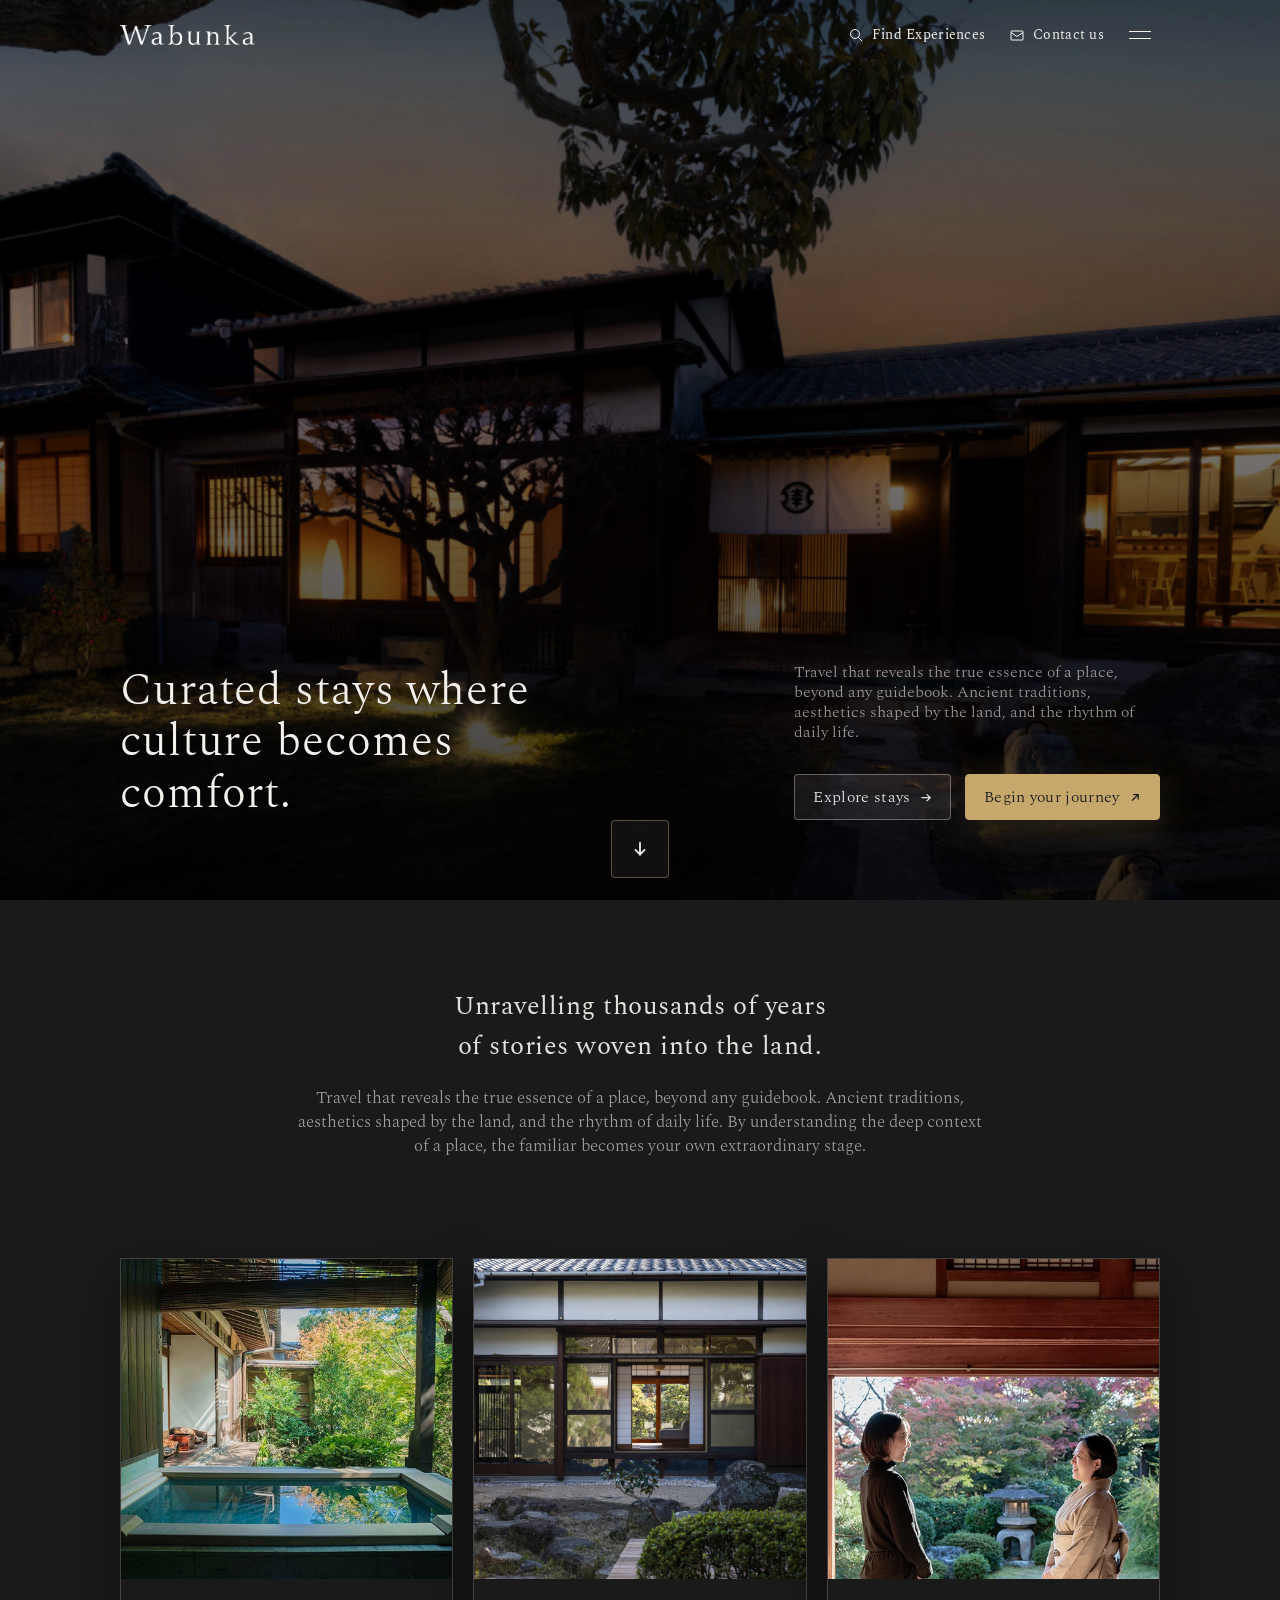
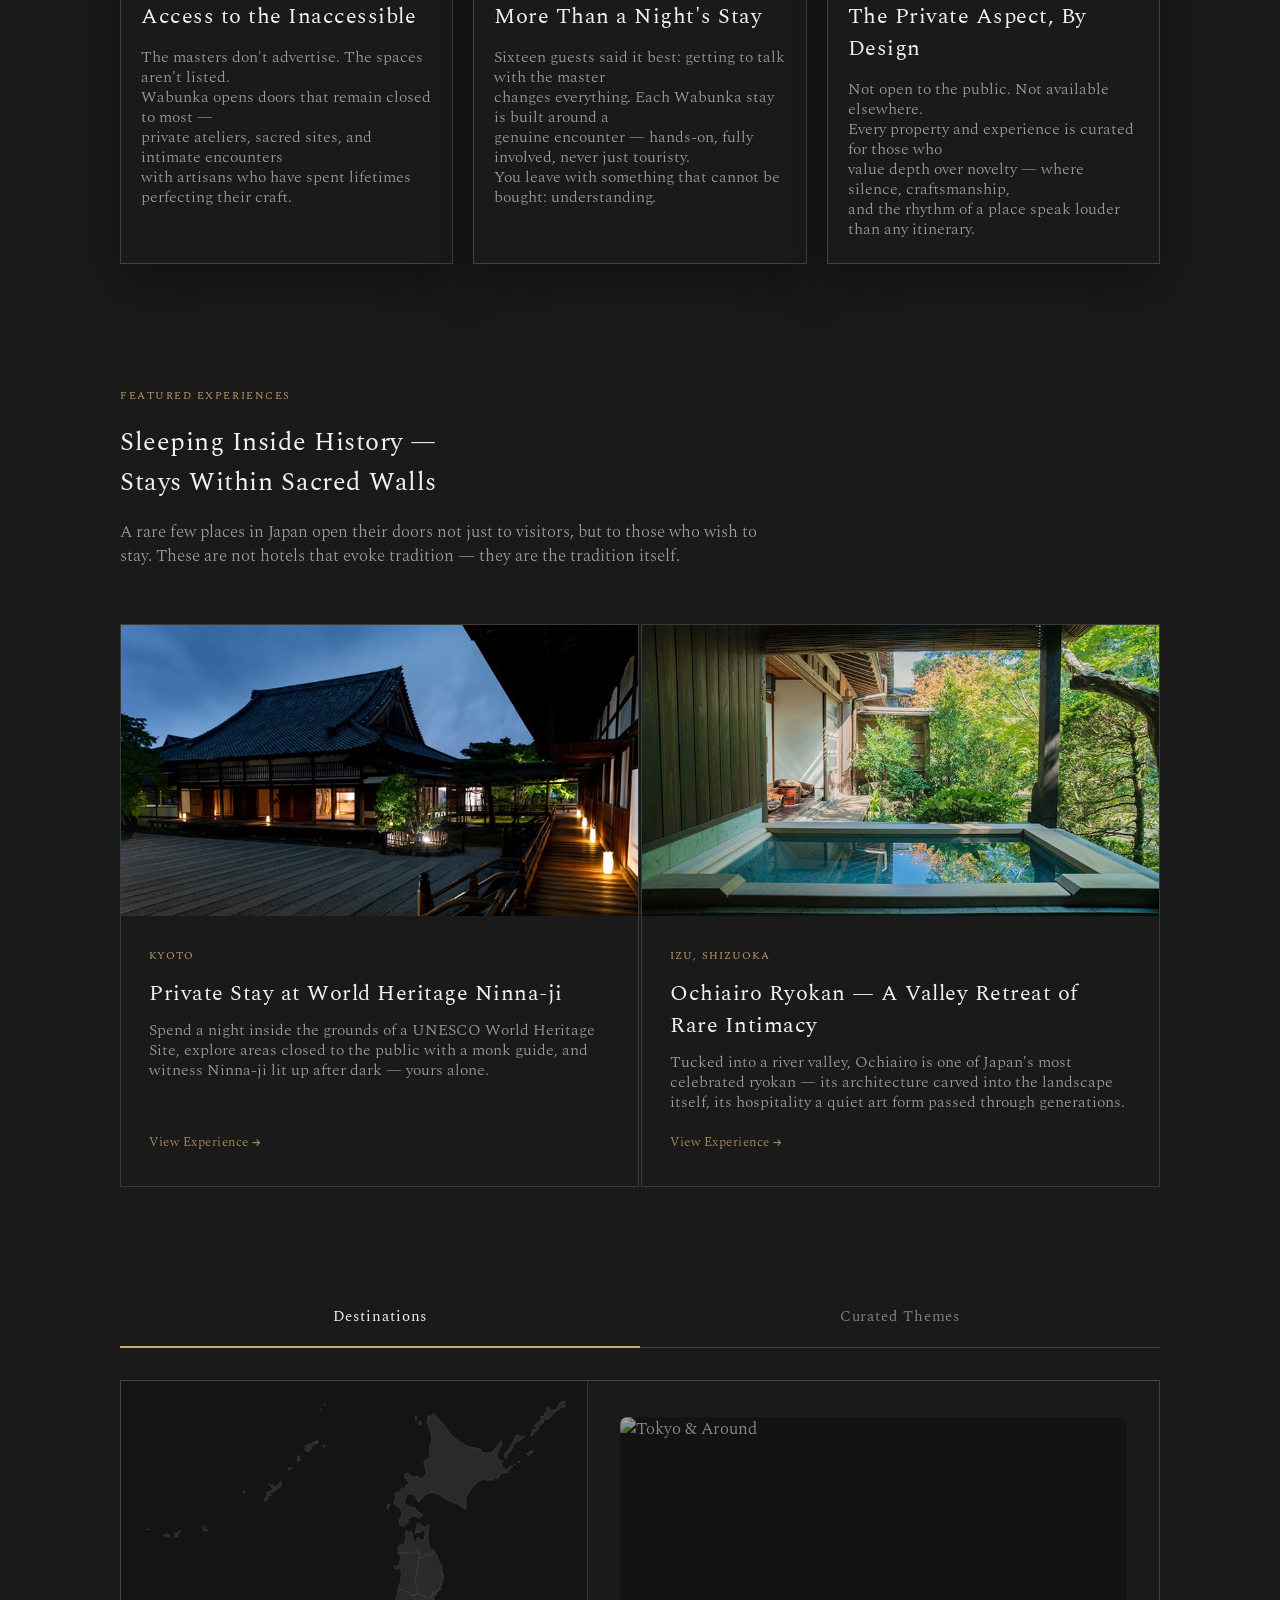
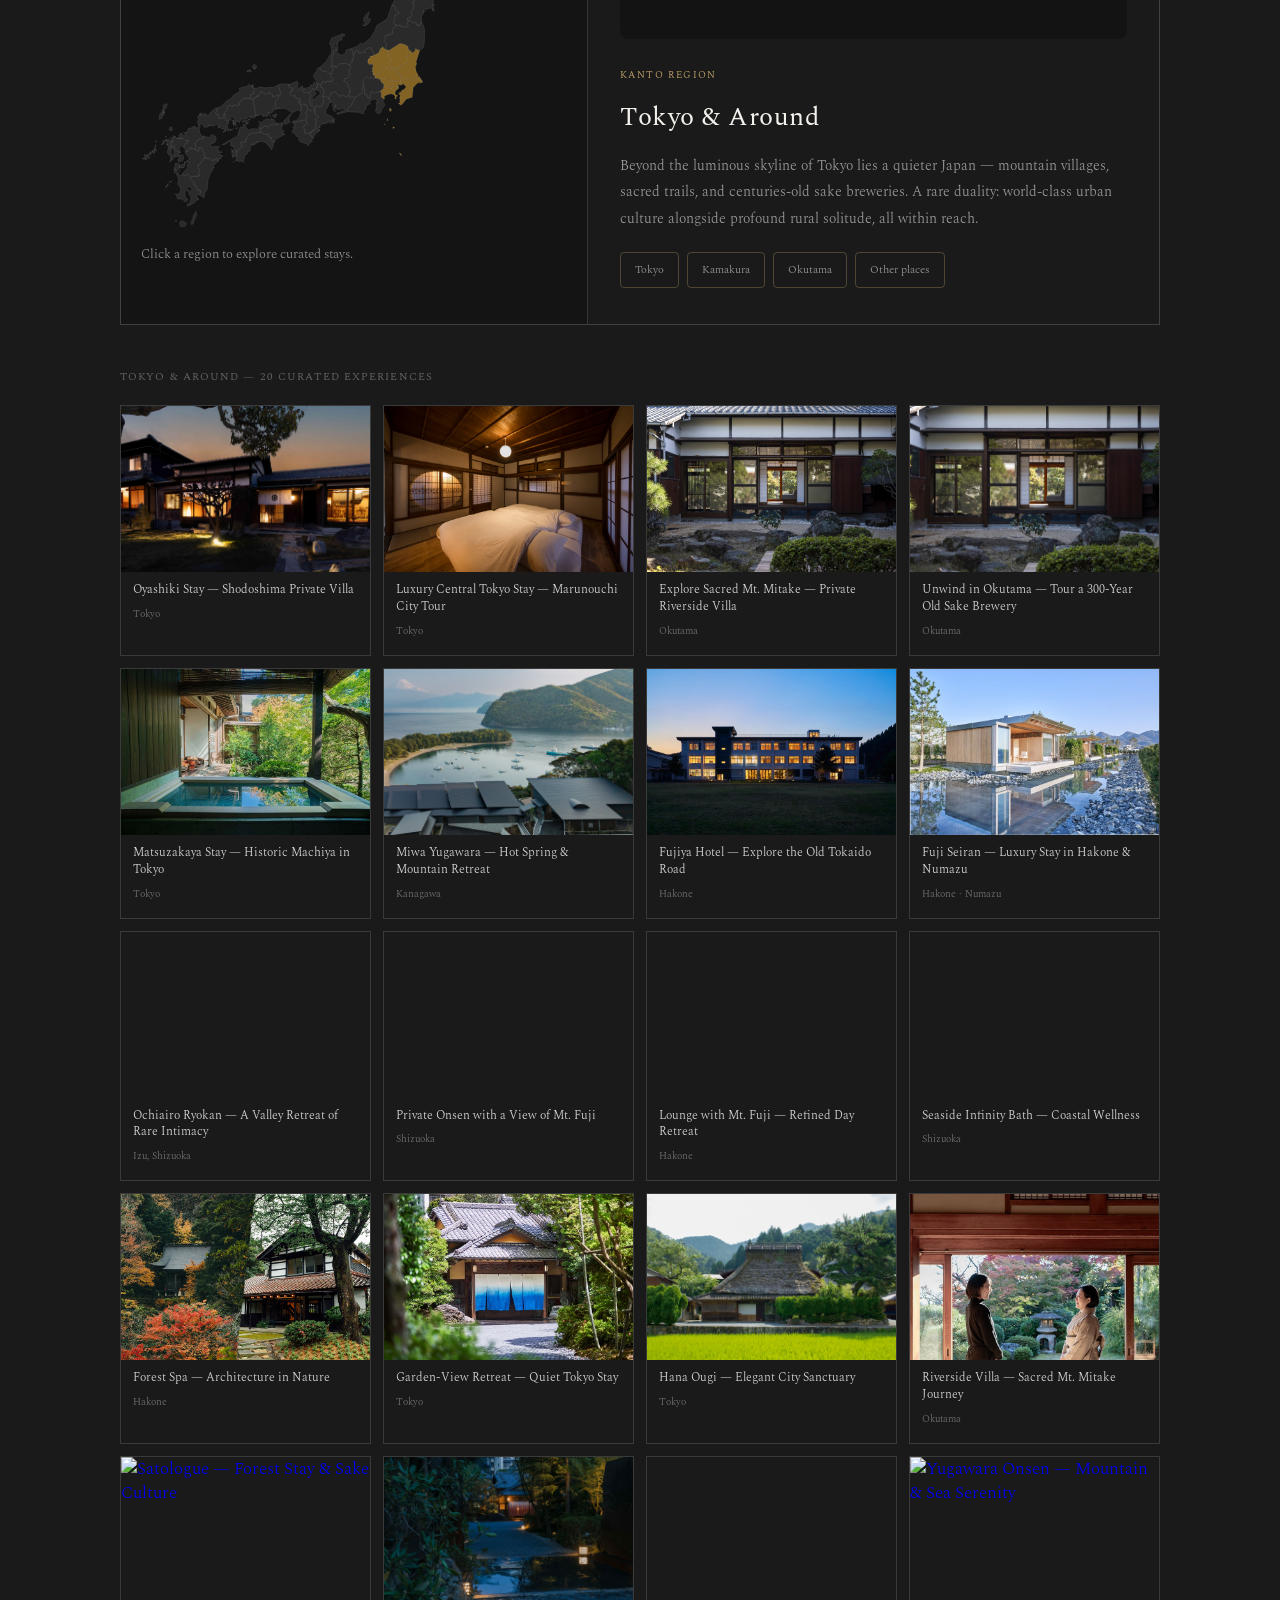
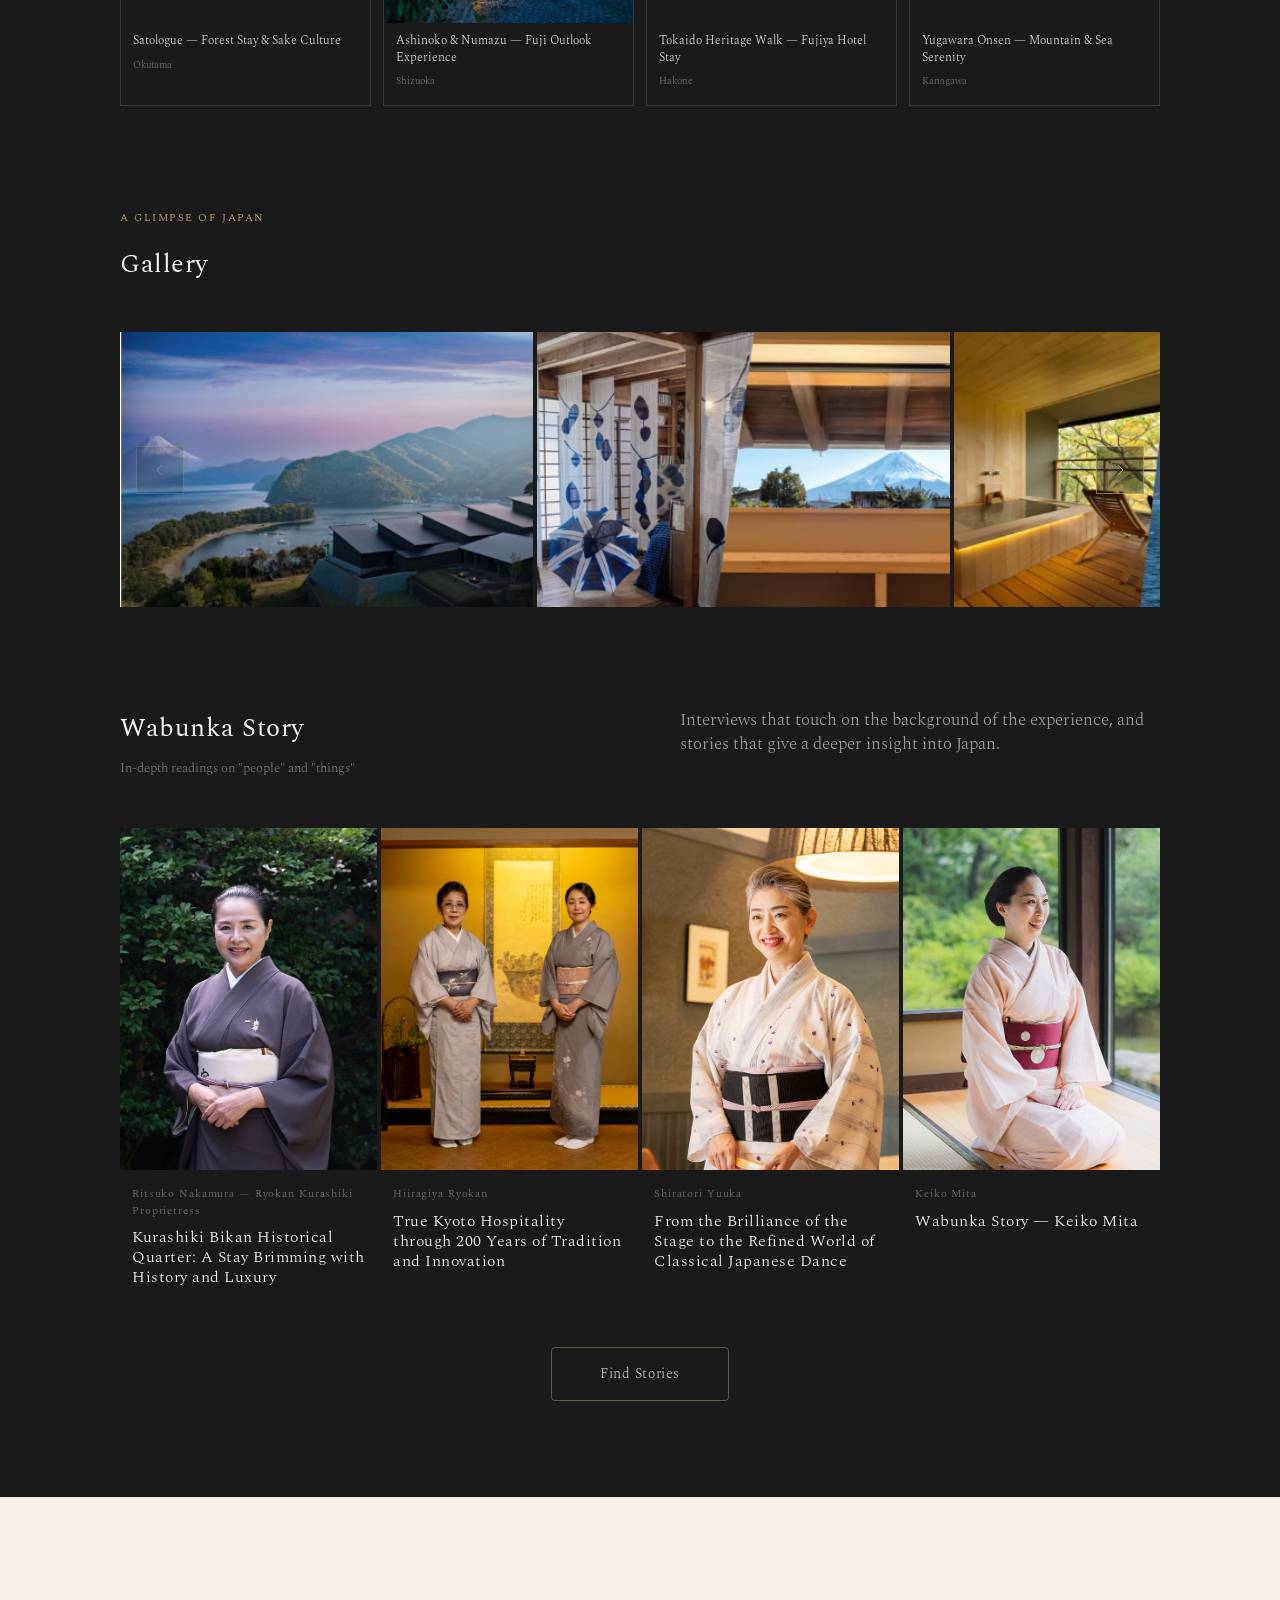
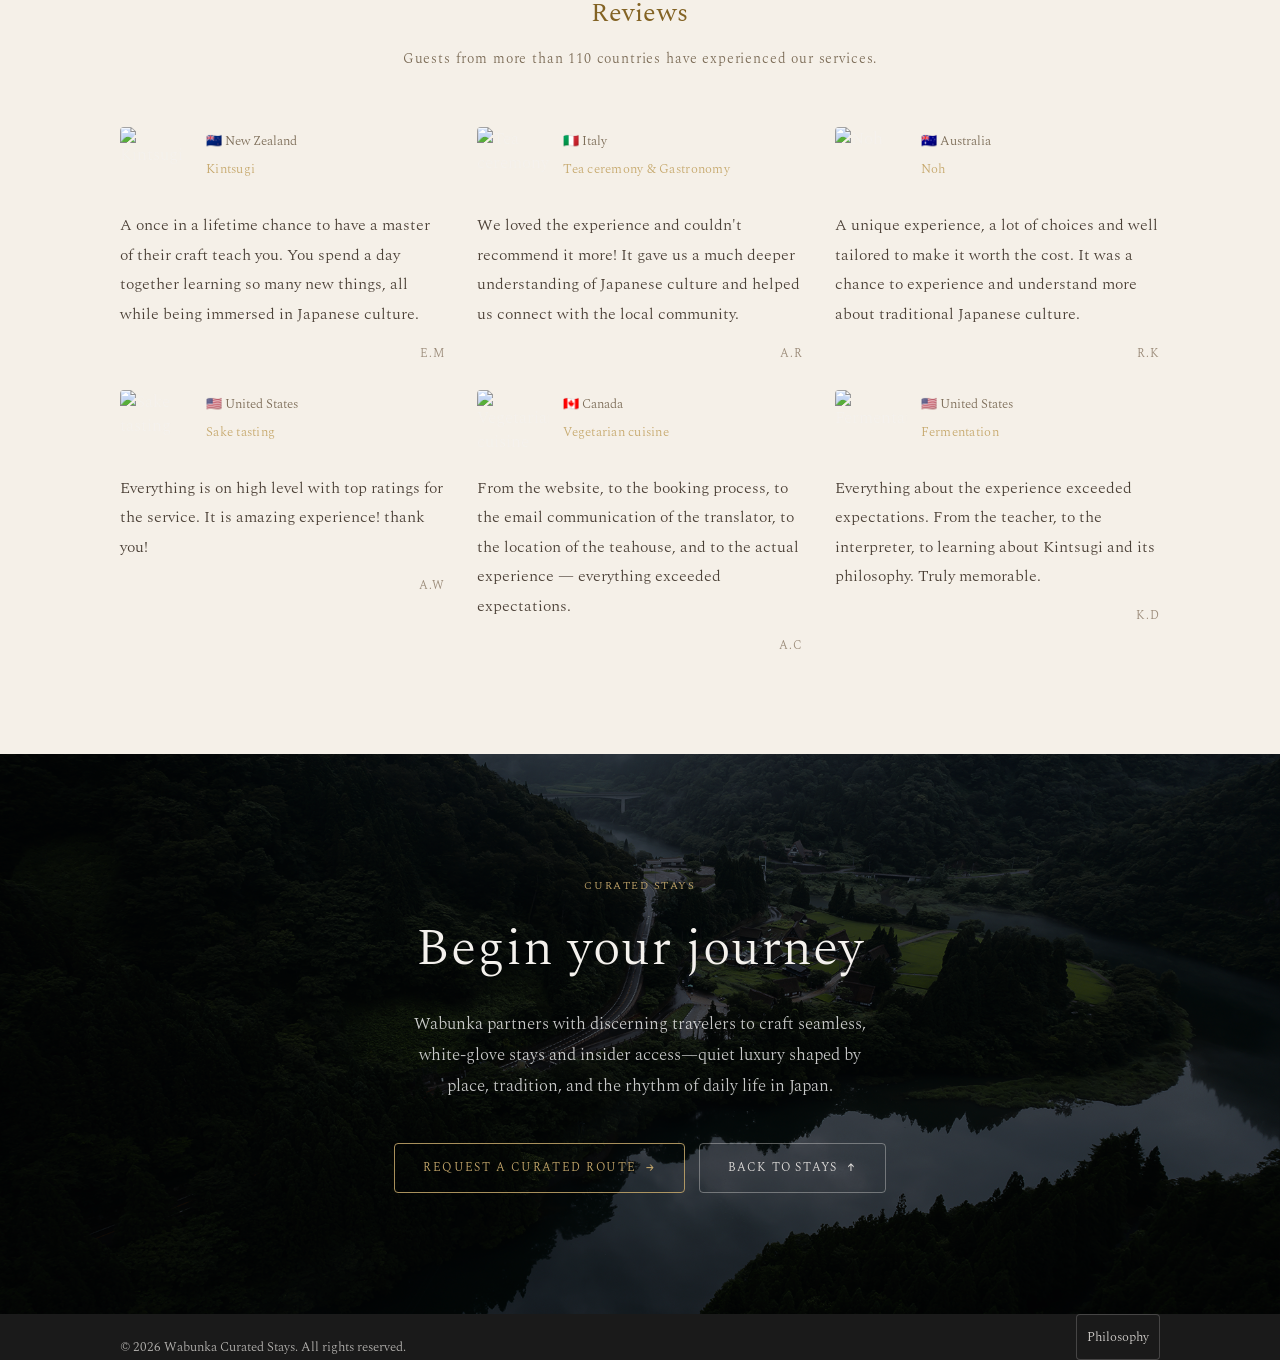
==== index.html @ 2f6ab362 "Add files via upload" ====
<!doctype html>
<html lang="ja">
  <head>
    <meta charset="UTF-8" />
    <meta name="viewport" content="width=device-width, initial-scale=1.0" />
    <meta name="description" content="Wabunka Curated Stays — luxury stays curated with cultural depth and authentic immersion." />

    <!-- Fonts -->
    <link rel="preconnect" href="https://fonts.googleapis.com" />
    <link rel="preconnect" href="https://fonts.gstatic.com" crossorigin />
    <link
      href="https://fonts.googleapis.com/css2?family=Spectral:ital,wght@0,200;0,300;0,400;1,200;1,300&display=swap"
      rel="stylesheet"
    />

    <title>Wabunka Curated Stays</title>

    <style>
      :root {
        /* Color — dark mode */
        --bg: #1a1a1a;
        --bg-card: #1a1a1a;
        --border: #f4f1ed;
        --border-accent: #c6a86c;
        --brown: #1a1a1a;
        --gold: #c6a86c;
        --cream: #f4f1ed;
        --ink: rgba(244, 241, 237, 0.92);
        --muted: rgba(244, 241, 237, 0.6);
        --cardShadow: 0 18px 50px rgba(0, 0, 0, 0.7);

        /* Typography */
        --text-h1-size: 36px;
        --text-h1-weight: 400;
        --text-h1-lh: 48px;
        --text-h1-ls: 0.5px;
        --text-h2-size: 26px;
        --text-h2-weight: 400;
        --text-h2-lh: 40px;
        --text-h2-ls: 0.5px;
        --text-h3-size: 22px;
        --text-h3-weight: 400;
        --text-h3-lh: 32px;
        --text-h3-ls: 0.5px;
        --text-p1-size: 17px;
        --text-p1-weight: 300;
        --text-p1-lh: 24px;
        --text-p2-size: 16px;
        --text-p2-weight: 300;
        --text-p2-lh: 20px;

        /* Border radius */
        --radius: 0px;
        --radius-btn: 4px;
        --radius-modal: 8px;

        /* Motion */
        --motion-hover: 150ms ease-out;
        --motion-transition: 300ms ease-in-out;

        /* Horizontal page gutter & content width */
        --page-gutter: 120px;
        --content-max: 1200px;
      }

      * {
        box-sizing: border-box;
      }

      html {
        scroll-behavior: smooth;
        overflow-x: clip;
      }

      body {
        margin: 0;
        font-family: "Spectral", serif;
        background: var(--bg);
        color: var(--ink);
        font-size: var(--text-p1-size);
        font-weight: var(--text-p1-weight);
        line-height: var(--text-p1-lh);
      }

      img {
        display: block;
        max-width: 100%;
      }

      h1,
      h2,
      h3 {
        font-family: "Spectral", serif;
        margin: 0;
      }

      h1 {
        font-size: var(--text-h1-size);
        font-weight: var(--text-h1-weight);
        line-height: var(--text-h1-lh);
        letter-spacing: var(--text-h1-ls);
      }

      h2 {
        font-size: var(--text-h2-size);
        font-weight: var(--text-h2-weight);
        line-height: var(--text-h2-lh);
        letter-spacing: var(--text-h2-ls);
      }

      h3 {
        font-size: var(--text-h3-size);
        font-weight: var(--text-h3-weight);
        line-height: var(--text-h3-lh);
        letter-spacing: var(--text-h3-ls);
      }

      p {
        font-size: var(--text-p1-size);
        font-weight: var(--text-p1-weight);
        line-height: var(--text-p1-lh);
        margin: 0;
      }

      .text-p2 {
        font-size: var(--text-p2-size);
        font-weight: var(--text-p2-weight);
        line-height: var(--text-p2-lh);
      }

      a,
      nav,
      button {
        font-family: "Spectral", serif;
      }

      .container {
        width: min(var(--content-max), calc(100vw - 2 * var(--page-gutter)));
        max-width: var(--content-max);
        margin: 0 auto;
        padding: 0;
      }

      /* Header (Wabunka) */
      .site-header {
        position: fixed;
        top: 0;
        left: 0;
        right: 0;
        z-index: 50;
        background: linear-gradient(180deg, rgba(0, 0, 0, 0.16) 0%, rgba(0, 0, 0, 0) 100%);
        border-bottom: none;
        backdrop-filter: none;
      }

      .site-header .nav {
        position: relative;
      }

      .site-header__inner {
        display: flex;
        align-items: center;
        justify-content: space-between;
        gap: 8px;
        width: min(1440px, 100%);
        max-width: 1440px;
        height: 70px;
        margin: 0 auto;
        padding: 0 var(--page-gutter);
      }

      .logo {
        display: inline-flex;
        align-items: center;
        flex-shrink: 0;
        text-decoration: none;
        color: var(--cream);
      }

      .logo__img {
        display: block;
        height: 20px;
        width: auto;
      }

      .nav {
        display: flex;
        align-items: center;
        justify-content: flex-end;
        gap: 8px;
        margin-left: auto;
      }

      .nav-link {
        display: inline-flex;
        align-items: center;
        gap: 8px;
        color: var(--cream);
        text-decoration: none;
        font-family: "Spectral", serif;
        font-size: 14px;
        font-weight: 400;
        line-height: 1.2;
        letter-spacing: 0.02em;
        padding: 8px;
        border-radius: 0;
        transition: opacity var(--motion-hover);
        white-space: nowrap;
      }

      .nav-link:hover {
        opacity: 0.82;
        background: transparent;
        color: var(--cream);
      }

      .nav-link__icon {
        display: inline-flex;
        flex-shrink: 0;
        width: 16px;
        height: 16px;
        color: inherit;
      }

      .nav-link__icon svg {
        display: block;
        width: 100%;
        height: 100%;
      }

      .nav-toggle {
        display: inline-flex;
        flex-direction: column;
        justify-content: center;
        align-items: center;
        gap: 6px;
        width: 40px;
        height: 40px;
        margin: 0;
        padding: 0;
        appearance: none;
        border: none;
        background: transparent;
        color: var(--cream);
        cursor: pointer;
        flex-shrink: 0;
      }

      .nav-toggle__bar {
        display: block;
        width: 22px;
        height: 1px;
        background: currentColor;
        transition: transform var(--motion-hover), opacity var(--motion-hover);
      }

      /* Menu drawer panel (Wabunka) */
      .nav-drawer {
        position: fixed;
        inset: 0;
        z-index: 100;
        display: flex;
        justify-content: flex-end;
        background: rgba(0, 0, 0, 0.35);
        opacity: 0;
        visibility: hidden;
        pointer-events: none;
        transition:
          opacity var(--motion-transition),
          visibility var(--motion-transition);
      }

      .nav-open .nav-drawer {
        opacity: 1;
        visibility: visible;
        pointer-events: auto;
      }

      .nav-open {
        overflow: hidden;
      }

      .nav-drawer__inner {
        position: relative;
        width: min(390px, 100vw);
        height: 100%;
        margin: 0;
        padding: 72px 24px 48px;
        background: #ffffff;
        overflow-y: auto;
        -webkit-overflow-scrolling: touch;
        box-shadow: -4px 0 24px rgba(0, 0, 0, 0.12);
        transform: translateX(100%);
        transition: transform var(--motion-transition);
      }

      .nav-open .nav-drawer__inner {
        transform: translateX(0);
      }

      .nav-drawer__close {
        position: absolute;
        top: 20px;
        right: 20px;
        display: inline-flex;
        align-items: center;
        justify-content: center;
        width: 44px;
        height: 44px;
        padding: 0;
        border: none;
        background: transparent;
        color: #1a1a1a;
        cursor: pointer;
      }

      .nav-drawer__close svg {
        display: block;
        width: 20px;
        height: 20px;
      }

      .nav-drawer__menu {
        list-style: none;
        margin: 0;
        padding: 0;
      }

      .nav-drawer__divider {
        border: none;
        border-top: 1px solid #e5e5e5;
        margin: 8px 0 16px;
      }

      .nav-drawer__item {
        display: flex;
        align-items: center;
        justify-content: space-between;
        gap: 16px;
        width: 100%;
        padding: 18px 0;
        color: #1a1a1a;
        text-decoration: none;
        font-family: "Spectral", serif;
        font-size: 17px;
        font-weight: 400;
        line-height: 1.35;
        letter-spacing: 0.01em;
        transition: opacity var(--motion-hover);
      }

      .nav-drawer__item:hover {
        opacity: 0.65;
      }

      .nav-drawer__item-main {
        display: inline-flex;
        align-items: center;
        gap: 16px;
        min-width: 0;
      }

      .nav-drawer__icon {
        display: inline-flex;
        flex-shrink: 0;
        width: 22px;
        height: 22px;
        color: #1a1a1a;
      }

      .nav-drawer__icon svg {
        display: block;
        width: 100%;
        height: 100%;
      }

      .nav-drawer__chevron {
        display: inline-flex;
        flex-shrink: 0;
        width: 10px;
        height: 10px;
        color: #1a1a1a;
        opacity: 0.85;
      }

      .nav-drawer__chevron svg {
        display: block;
        width: 100%;
        height: 100%;
      }

      .nav-drawer__follow {
        display: flex;
        align-items: center;
        justify-content: space-between;
        gap: 16px;
        padding: 18px 0 8px;
        color: #1a1a1a;
        font-family: "Spectral", serif;
        font-size: 17px;
        font-weight: 400;
        line-height: 1.35;
      }

      .nav-drawer__social {
        display: inline-flex;
        align-items: center;
        gap: 20px;
      }

      .nav-drawer__social a {
        display: inline-flex;
        color: #1a1a1a;
        transition: opacity var(--motion-hover);
      }

      .nav-drawer__social a:hover {
        opacity: 0.65;
      }

      .nav-drawer__social svg {
        display: block;
        width: 22px;
        height: 22px;
      }

      /* Hero */
      .hero {
        position: relative;
        height: 100vh;
        min-height: 100vh;
        padding-top: 0;
        display: block;
        background: var(--brown);
        overflow: hidden;
      }

      .hero__slideshow {
        position: absolute;
        inset: 0;
        z-index: 0;
        overflow: hidden;
      }

      .hero__slide {
        position: absolute;
        inset: 0;
        opacity: 0;
        transition: opacity 1.8s ease-in-out;
        will-change: opacity;
      }

      .hero__slide.is-active {
        opacity: 1;
        z-index: 1;
      }

      .hero__slide img {
        width: 100%;
        height: 100%;
        object-fit: cover;
        object-position: center center;
        display: block;
        transform: scale(1.04);
        filter: brightness(0.88);
        transition: transform 7s ease-out, filter var(--motion-transition);
      }

      .hero__slide.is-active img {
        transform: scale(1);
      }

      .hero__slideshow::after {
        content: "";
        position: absolute;
        inset: 0;
        z-index: 1;
        pointer-events: none;
        background: rgba(0, 0, 0, 0.2);
      }

      .hero::after {
        content: "";
        position: absolute;
        inset: 0;
        pointer-events: none;
        z-index: 2;
        background: linear-gradient(
          180deg,
          rgba(0, 0, 0, 0.15) 0%,
          rgba(0, 0, 0, 0.32) 45%,
          rgba(0, 0, 0, 0.68) 100%
        );
      }

      @keyframes kv-text-in {
        from {
          opacity: 0;
          transform: translateY(22px);
        }
        to {
          opacity: 1;
          transform: translateY(0);
        }
      }

      @keyframes kv-scroll-in {
        from {
          opacity: 0;
        }
        to {
          opacity: 1;
        }
      }

      .hero-inner .kv-copy,
      .hero-inner .kv-side p,
      .hero-inner .hero-actions .btn {
        opacity: 0;
        animation: kv-text-in 1s ease-out forwards;
      }

      .hero-inner .kv-copy {
        animation-delay: 0.4s;
      }

      .hero-inner .kv-side p {
        animation-delay: 0.62s;
      }

      .hero-inner .hero-actions .btn:nth-child(1) {
        animation-delay: 0.84s;
      }

      .hero-inner .hero-actions .btn:nth-child(2) {
        animation-delay: 1s;
      }

      .hero .kv-scroll {
        opacity: 0;
        animation: kv-scroll-in 0.85s ease-out 1.18s forwards, kv-float 2.35s ease-in-out 2.35s infinite;
      }

      .hero-inner {
        position: absolute;
        bottom: 0;
        left: 50%;
        z-index: 3;
        display: grid;
        grid-template-columns: minmax(0, 1fr) minmax(0, 1fr);
        gap: 60px;
        align-items: flex-end;
        width: min(var(--content-max), calc(100vw - 2 * var(--page-gutter)));
        max-width: var(--content-max);
        margin: 0;
        padding: 0 0 80px;
        transform: translateX(-50%);
      }

      .eyebrow {
        display: inline-flex;
        gap: 10px;
        align-items: center;
        color: rgba(244, 241, 237, 0.9);
        font-size: 13px;
        letter-spacing: 0.18em;
        text-transform: uppercase;
        margin-bottom: 16px;
      }

      .eyebrow::before {
        content: "";
        width: 44px;
        height: 1px;
        background: linear-gradient(90deg, rgba(198, 168, 108, 0.95), rgba(198, 168, 108, 0.25));
      }

      .hero h1 {
        font-family: "Spectral", serif;
        color: var(--cream);
        font-size: var(--text-h1-size);
        line-height: var(--text-h1-lh);
        font-weight: var(--text-h1-weight);
        font-style: normal;
        max-width: 580px;
        white-space: normal;
        word-break: normal;
        overflow-wrap: normal;
        letter-spacing: var(--text-h1-ls);
      }

      .hero .kv-copy h1 {
        font-size: calc(58px - 10pt);
        line-height: 1.15;
        max-width: 720px;
        letter-spacing: 0.02em;
        font-weight: 300;
      }

      .kv-copy {
        min-width: 0;
      }

      .kv-side {
        display: flex;
        flex-direction: column;
        justify-content: flex-end;
        align-items: flex-start;
        min-width: 0;
        margin-left: auto;
        max-width: 420px;
      }

      .kv-side p {
        margin: 0;
        color: var(--muted);
        font-size: var(--text-p2-size);
        font-weight: var(--text-p2-weight);
        line-height: var(--text-p2-lh);
        max-width: 360px;
        text-align: left;
      }

      .kv-side .hero-actions {
        justify-content: flex-start;
      }

      .hero-actions {
        display: flex;
        flex-wrap: wrap;
        gap: 14px;
        margin-top: 32px;
      }

      .btn {
        display: inline-flex;
        align-items: center;
        justify-content: center;
        gap: 10px;
        border-radius: var(--radius-btn);
        padding: 12px 18px;
        text-decoration: none;
        font-size: var(--text-p2-size);
        font-weight: var(--text-p2-weight);
        line-height: var(--text-p2-lh);
        letter-spacing: 0.02em;
        transition: background var(--motion-hover), border-color var(--motion-hover), color var(--motion-hover);
        user-select: none;
        cursor: pointer;
      }

      .btn--cream {
        background: rgba(244, 241, 237, 0.08);
        border: 1px solid rgba(244, 241, 237, 0.35);
        color: rgba(244, 241, 237, 0.95);
      }

      .btn--cream:hover {
        background: rgba(244, 241, 237, 0.12);
        border-color: rgba(198, 168, 108, 0.5);
      }

      .btn--gold {
        background: var(--gold);
        border: 1px solid var(--border-accent);
        color: var(--bg);
        box-shadow: 0 14px 40px rgba(198, 168, 108, 0.22);
      }

      .btn--gold:hover {
        background: #d4b87a;
        border-color: #d4b87a;
      }

      /* Hero gallery */
      .hero-gallery {
        display: grid;
        grid-template-columns: repeat(2, 1fr);
        grid-auto-rows: 140px;
        gap: 14px;
        align-self: stretch;
      }

      .hero-tile {
        position: relative;
        border-radius: var(--radius);
        overflow: hidden;
        border: 1px solid rgba(244, 241, 237, 0.18);
        background: var(--bg-card);
      }

      .hero-tile img {
        width: 100%;
        height: 100%;
        object-fit: cover;
        transform: scale(1.02);
        transition: transform var(--motion-transition);
      }

      .hero-tile:hover img {
        transform: scale(1.09);
      }

      .hero-tile.tile-1 {
        grid-column: 1 / -1;
        grid-row: 1 / span 2;
      }

      .hero-tile.tile-2 {
        grid-column: 1;
      }

      .hero-tile.tile-3 {
        grid-column: 2;
      }

      /* Scroll hint arrow */
      .kv-scroll {
        position: absolute;
        left: 50%;
        bottom: 22px;
        transform: translateX(-50%);
        z-index: 4;
        width: 58px;
        height: 58px;
        border-radius: var(--radius-btn);
        border: 1px solid rgba(198, 168, 108, 0.42);
        background: rgba(26, 26, 26, 0.65);
        color: rgba(244, 241, 237, 0.95);
        display: inline-flex;
        align-items: center;
        justify-content: center;
        text-decoration: none;
        transition: background var(--motion-hover), border-color var(--motion-hover);
      }

      .kv-scroll:hover {
        background: rgba(198, 168, 108, 0.2);
        border-color: rgba(198, 168, 108, 0.75);
      }

      .kv-scroll svg {
        width: 22px;
        height: 22px;
      }

      @keyframes kv-float {
        0%,
        100% {
          transform: translateX(-50%) translateY(0);
        }
        50% {
          transform: translateX(-50%) translateY(-10px);
        }
      }

      /* Sections */
      .section {
        padding: 86px 0;
      }

      .section--tight {
        padding: 66px 0;
      }

      .section-head {
        display: flex;
        align-items: baseline;
        justify-content: space-between;
        gap: 18px;
        margin-bottom: 34px;
      }

      .section-head h2 {
        font-size: var(--text-h2-size);
        line-height: var(--text-h2-lh);
        letter-spacing: var(--text-h2-ls);
        font-weight: var(--text-h2-weight);
      }

      .section-head p {
        margin: 0;
        color: var(--muted);
        max-width: 52ch;
        font-size: var(--text-p2-size);
        font-weight: var(--text-p2-weight);
        line-height: var(--text-p2-lh);
      }

      /* Philosophy / intro cards */
      .philosophy {
        background: #1a1a1a;
      }

      .philosophy.section {
        padding-bottom: 0;
      }

      .philosophy + .iconic-stays-section {
        margin-top: 120px;
      }

      .intro-cards-head {
        text-align: center;
        max-width: 900px;
        margin: 0 auto 100px;
      }

      .intro-cards-head h2 {
        font-family: "Spectral", serif;
        font-size: var(--text-h2-size);
        line-height: var(--text-h2-lh);
        font-weight: var(--text-h2-weight);
        letter-spacing: var(--text-h2-ls);
        text-align: center;
        max-width: 600px;
        margin-left: auto;
        margin-right: auto;
      }

      .intro-cards-head .lead {
        margin: 20px auto 0;
        color: var(--muted);
        font-size: var(--text-p1-size);
        font-weight: var(--text-p1-weight);
        line-height: var(--text-p1-lh);
        max-width: 76ch;
      }

      .intro-card-grid {
        display: grid;
        grid-template-columns: repeat(3, minmax(0, 1fr));
        gap: 20px;
      }

      .intro-card {
        border-radius: 0;
        overflow: hidden;
        background: var(--bg-card);
        border: 1px solid rgba(244, 241, 237, 0.18);
        box-shadow: 0 18px 50px rgba(0, 0, 0, 0.4);
        cursor: default;
        pointer-events: none;
      }

      .intro-card__media {
        height: 320px;
        overflow: hidden;
        background: rgba(255, 255, 255, 0.02);
        border-radius: 0;
      }

      .intro-card__media img {
        width: 100%;
        height: 100%;
        object-fit: cover;
      }

      .intro-card .intro-card__media img {
        transform: none !important;
        transition: none !important;
      }

      .intro-card__body {
        padding: 22px 20px 24px;
      }

      .intro-card__body h3 {
        font-size: var(--text-h3-size);
        font-weight: var(--text-h3-weight);
        line-height: var(--text-h3-lh);
        letter-spacing: var(--text-h3-ls);
        color: var(--cream);
      }

      .intro-card__body p {
        margin: 14px 0 0;
        color: var(--muted);
        font-size: var(--text-p2-size);
        font-weight: var(--text-p2-weight);
        line-height: var(--text-p2-lh);
      }

      /* Stays */
      .stays {
        background: radial-gradient(900px 380px at 20% 0%, rgba(198, 168, 108, 0.18), transparent 55%);
      }

      .stay-grid {
        display: grid;
        gap: 22px;
      }

      .stay-card {
        position: relative;
        border-radius: var(--radius);
        overflow: hidden;
        background: #000;
        box-shadow: var(--cardShadow);
        border: 1px solid rgba(244, 241, 237, 0.08);
        transform: translateZ(0);
      }

      /* Scroll reveal (sections) */
      .reveal {
        opacity: 0;
        transform: translateY(22px);
        transition:
          opacity 0.9s ease-out,
          transform 0.9s ease-out;
        transition-delay: var(--reveal-delay, 0ms);
      }

      .reveal.is-visible {
        opacity: 1;
        transform: translateY(0);
      }

      .stay-media {
        /* 要件: 高さ60vh以上で大きく表示 */
        height: 60vh;
        min-height: 60vh;
        width: 100%;
      }

      .stay-media img {
        width: 100%;
        height: 100%;
        object-fit: cover;
        transform: scale(1.04);
        transition: transform var(--motion-transition);
        filter: saturate(1.02) contrast(1.03);
      }

      .stay-overlay {
        position: absolute;
        inset: auto 0 0 0;
        padding: 18px 18px 16px;
        display: flex;
        align-items: flex-end;
        justify-content: space-between;
        gap: 16px;
        background: linear-gradient(180deg, rgba(0, 0, 0, 0) 0%, rgba(0, 0, 0, 0.68) 35%, rgba(0, 0, 0, 0.78) 100%);
      }

      .stay-title {
        color: var(--cream);
        font-size: var(--text-h3-size);
        font-weight: var(--text-h3-weight);
        line-height: var(--text-h3-lh);
        letter-spacing: var(--text-h3-ls);
      }

      .stay-location {
        margin-top: 6px;
        color: rgba(244, 241, 237, 0.78);
        font-size: var(--text-p2-size);
        font-weight: var(--text-p2-weight);
        line-height: var(--text-p2-lh);
        letter-spacing: 0.02em;
      }

      .stay-arrow {
        position: relative;
        border-radius: var(--radius-btn);
        border: 1px solid rgba(244, 241, 237, 0.35);
        background: rgba(26, 26, 26, 0.18);
        color: rgba(244, 241, 237, 0.95);
        width: 46px;
        height: 46px;
        display: inline-flex;
        align-items: center;
        justify-content: center;
        cursor: pointer;
        transition: border-color var(--motion-hover), background var(--motion-hover), color var(--motion-hover);
        flex: 0 0 auto;
      }

      .stay-arrow svg {
        width: 22px;
        height: 22px;
        transition: transform var(--motion-hover);
      }

      .stay-card:hover .stay-media img {
        transform: scale(1.12);
      }

      .stay-card:hover .stay-arrow {
        background: var(--gold);
        border-color: var(--border-accent);
        color: var(--bg);
      }

      .stay-card:hover .stay-arrow svg {
        transform: translateX(2px);
      }

      /* Features */
      .features {
        background: #1a1a1a;
      }

      .feature-row {
        display: grid;
        grid-template-columns: repeat(3, 1fr);
        gap: 18px;
      }

      .feature-card {
        border-radius: var(--radius);
        border: 1px solid rgba(244, 241, 237, 0.2);
        background: var(--bg-card);
        padding: 22px 18px;
        min-height: 190px;
      }

      .feature-card h3 {
        font-size: var(--text-h3-size);
        font-weight: var(--text-h3-weight);
        line-height: var(--text-h3-lh);
        letter-spacing: var(--text-h3-ls);
        color: var(--cream);
      }

      .feature-card p {
        margin: 12px 0 0 0;
        color: var(--muted);
        font-size: var(--text-p2-size);
        font-weight: var(--text-p2-weight);
        line-height: var(--text-p2-lh);
      }

      .feature-card::after {
        content: "";
        display: block;
        margin-top: 18px;
        height: 1px;
        background: linear-gradient(90deg, rgba(198, 168, 108, 0.7), rgba(198, 168, 108, 0.12), transparent);
      }

      /* CTA */
      .cta.section {
        position: relative;
        min-height: 560px;
        padding: 120px 0;
        display: flex;
        align-items: center;
        background-color: #1a1a1a;
        background-image: url("./image/gokayama.png");
        background-size: cover;
        background-position: center;
        background-repeat: no-repeat;
      }

      .cta::before {
        content: "";
        position: absolute;
        inset: 0;
        background: rgba(0, 0, 0, 0.55);
        pointer-events: none;
      }

      .cta > .container {
        position: relative;
        z-index: 1;
        width: 100%;
      }

      .cta-inner {
        max-width: 640px;
        margin: 0 auto;
        padding: 0;
        text-align: center;
        border: none;
        background: transparent;
        box-shadow: none;
      }

      .cta-label {
        margin: 0 0 20px;
        font-size: 11px;
        letter-spacing: 0.14em;
        text-transform: uppercase;
        color: #c6a86c;
      }

      .cta-inner h2 {
        margin: 0;
        font-family: "Spectral", serif;
        font-size: clamp(36px, 4.5vw, 52px);
        line-height: 1.2;
        letter-spacing: 0.02em;
        font-weight: 300;
        color: var(--cream);
      }

      .cta-inner .cta-lead {
        margin: 28px auto 0;
        max-width: 52ch;
        color: rgba(255, 255, 255, 0.78);
        font-size: var(--text-p1-size);
        font-weight: var(--text-p1-weight);
        line-height: 1.85;
      }

      .cta-actions {
        display: flex;
        justify-content: center;
        gap: 14px;
        flex-wrap: wrap;
        margin-top: 40px;
      }

      .cta-actions .btn--cta-primary {
        text-transform: uppercase;
        letter-spacing: 0.12em;
        font-size: 12px;
        padding: 14px 28px;
        background: transparent;
        border: 1px solid rgba(198, 168, 108, 0.85);
        color: #c6a86c;
        box-shadow: none;
      }

      .cta-actions .btn--cta-primary:hover {
        background: rgba(198, 168, 108, 0.12);
        border-color: #c6a86c;
        color: #d4b87a;
      }

      .cta-actions .btn--cta-secondary {
        text-transform: uppercase;
        letter-spacing: 0.1em;
        font-size: 12px;
        padding: 14px 28px;
        background: transparent;
        border: 1px solid rgba(244, 241, 237, 0.35);
        color: rgba(244, 241, 237, 0.9);
      }

      .cta-actions .btn--cta-secondary:hover {
        background: rgba(244, 241, 237, 0.08);
        border-color: rgba(244, 241, 237, 0.55);
      }

      @media (max-width: 820px) {
        .cta.section {
          min-height: 480px;
          padding: 88px 0;
        }

        .cta-inner .cta-lead {
          font-size: 15px;
          line-height: 1.75;
        }
      }

      /* Map interaction section */
      .map-interaction-section {
        background: #1a1a1a;
        color: rgba(255, 255, 255, 0.86);
        padding-top: 0;
        padding-bottom: 0;
      }

      .map-interaction-section > .container {
        display: block;
        text-align: start;
        width: min(var(--content-max), calc(100vw - 2 * var(--page-gutter)));
        max-width: var(--content-max);
      }

      .map-tabs {
        display: grid;
        grid-template-columns: 1fr 1fr;
        border-bottom: 1px solid rgba(198, 168, 108, 0.25);
        margin-bottom: 32px;
      }

      .map-tab {
        appearance: none;
        background: transparent;
        border: none;
        border-bottom: 2px solid transparent;
        color: rgba(255, 255, 255, 0.45);
        padding: 18px 0;
        font-family: "Spectral", serif;
        font-size: 15px;
        letter-spacing: 0.06em;
        cursor: pointer;
        margin-bottom: -1px;
        text-align: center;
        width: 100%;
        transition: color var(--motion-hover), border-color var(--motion-hover);
      }

      .map-tab:hover {
        color: rgba(255, 255, 255, 0.75);
      }

      .map-tab.is-active {
        color: rgba(255, 255, 255, 0.95);
        border-bottom: 2px solid var(--border-accent);
        font-weight: var(--text-h2-weight);
        background: transparent;
      }

      .map-hint {
        margin: 16px 0 0;
        font-size: 13px;
        color: rgba(255, 255, 255, 0.55);
        line-height: 1.8;
      }

      /* Footer */
      footer {
        background: var(--brown);
        color: rgba(244, 241, 237, 0.88);
        padding: 34px 0 44px;
        border-top: 1px solid rgba(198, 168, 108, 0.2);
      }

      .footer-inner {
        display: flex;
        justify-content: space-between;
        align-items: flex-end;
        gap: 18px;
        flex-wrap: wrap;
      }

      .footer-note {
        margin: 0;
        font-size: 13px;
        line-height: 1.8;
        color: rgba(244, 241, 237, 0.72);
      }

      .footer-links {
        display: flex;
        gap: 14px;
        flex-wrap: wrap;
      }

      .footer-links a {
        color: rgba(244, 241, 237, 0.85);
        text-decoration: none;
        font-size: 13px;
        padding: 10px 10px;
        border-radius: var(--radius-btn);
        border: 1px solid rgba(244, 241, 237, 0.2);
        background: var(--bg-card);
        transition: border-color var(--motion-hover);
      }

      .footer-links a:hover {
        border-color: rgba(198, 168, 108, 0.35);
      }

      /* Theme grid (Curated Stays) */
      .theme-grid-section {
        width: 100%;
        margin: 0 0 28px;
        padding: 0;
      }

      .theme-grid {
        display: grid;
        grid-template-columns: 1fr 1fr;
        grid-template-rows: 1fr 1fr;
        gap: 4px;
        aspect-ratio: 16 / 9;
      }

      .theme-card {
        position: relative;
        overflow: hidden;
        display: block;
        text-decoration: none;
        cursor: pointer;
        color: #ffffff;
      }

      .theme-card:focus-visible {
        outline: 2px solid var(--gold);
        outline-offset: 3px;
        z-index: 1;
      }

      .theme-card img {
        width: 100%;
        height: 100%;
        object-fit: cover;
        display: block;
        transition: transform var(--motion-transition);
      }

      .theme-card:hover img {
        transform: scale(1.05);
      }

      .theme-card-overlay {
        position: absolute;
        inset: 0;
        display: flex;
        align-items: center;
        justify-content: center;
        padding: 18px 22px;
        text-align: center;
        background: rgba(0, 0, 0, 0.48);
        color: #ffffff;
        font-family: ui-sans-serif, system-ui, -apple-system, "Segoe UI", sans-serif;
      }

      .theme-card-title {
        font-size: var(--text-p2-size);
        font-weight: var(--text-p2-weight);
        line-height: var(--text-p2-lh);
        margin: 0;
        max-width: 38ch;
      }

      .theme-card-option {
        display: inline;
        font-size: 11px;
        letter-spacing: 0.1em;
        text-transform: uppercase;
        font-weight: var(--text-p2-weight);
        margin-right: 0.35em;
        opacity: 0.88;
      }

      .stay-list-section[id] {
        scroll-margin-top: 96px;
      }

      @media (max-width: 768px) {
        .theme-grid {
          grid-template-columns: 1fr;
          grid-template-rows: repeat(4, minmax(200px, 1fr));
          aspect-ratio: unset;
        }
      }

      /* Theme itinerary lists (linked from theme grid) */
      .stay-list-section {
        padding: 56px 0 0;
        margin-bottom: 64px;
        width: 100%;
        background-color: transparent;
        border-top: 1px solid rgba(198, 168, 108, 0.14);
      }

      .stay-grid + .stay-list-section {
        margin-top: 8px;
      }

      .stay-list-title {
        font-family: "Spectral", serif;
        font-size: var(--text-h3-size);
        font-weight: var(--text-h3-weight);
        line-height: var(--text-h3-lh);
        letter-spacing: var(--text-h3-ls);
        color: var(--cream);
        margin: 0 0 28px;
      }

      .stay-list-section .stay-list-grid {
        display: grid;
        grid-template-columns: repeat(2, 1fr);
        gap: 4px;
        width: 100%;
      }

      .stay-list-grid {
        display: grid;
        grid-template-columns: repeat(2, 1fr);
        gap: 4px;
        width: 100%;
      }

      .stay-list-card {
        position: relative;
        display: block;
        text-decoration: none;
        aspect-ratio: 16 / 9;
        overflow: hidden;
        border-radius: 0;
      }

      .stay-list-section .stay-list-card {
        position: relative;
        overflow: hidden;
        display: block;
        text-decoration: none;
        color: #ffffff;
        aspect-ratio: 16 / 9;
        border-radius: 0;
        box-shadow: none;
        border: none;
        background: #000;
        transform: none;
      }

      .stay-list-section .stay-list-card:focus-visible {
        outline: 2px solid var(--gold);
        outline-offset: 3px;
        z-index: 1;
      }

      .stay-list-section .stay-list-card img {
        width: 100%;
        height: 100%;
        object-fit: cover;
        display: block;
        transition: transform var(--motion-transition);
        filter: none;
        transform: none;
      }

      .stay-list-section .stay-list-card:hover img {
        transform: scale(1.05);
      }

      .stay-list-section .stay-card-overlay {
        position: absolute;
        bottom: 0;
        left: 0;
        right: 0;
        padding: 20px 20px;
        background: linear-gradient(to top, rgba(0, 0, 0, 0.75) 0%, transparent 100%);
        color: #ffffff;
        font-family: ui-sans-serif, system-ui, -apple-system, "Segoe UI", sans-serif;
      }

      .stay-list-section .stay-card-title {
        font-size: 14px;
        font-weight: 400;
        line-height: 1.5;
        margin: 0;
      }

      @media (max-width: 768px) {
        .stay-list-section .stay-list-grid {
          grid-template-columns: 1fr;
        }

        .stay-list-section {
          padding: 40px 0 0;
        }
      }

      /* Mobile */
      @media (max-width: 980px) {
        .hero-inner {
          grid-template-columns: 1fr;
          gap: 24px;
          bottom: 0;
          width: min(var(--content-max), calc(100vw - 2 * var(--page-gutter)));
          padding-bottom: 72px;
          transform: translateX(-50%);
        }

        .kv-copy,
        .kv-side {
          max-width: 100%;
          margin-left: 0;
        }

        .kv-side {
          align-items: stretch;
        }

        .section {
          padding: 72px 0;
        }

        .section-head {
          flex-direction: column;
          align-items: flex-start;
        }

        .feature-row {
          grid-template-columns: 1fr;
        }

        .intro-card-grid {
          grid-template-columns: 1fr;
        }

        .stay-media {
          /* 要件: 高さ60vh以上で大きく表示（モバイルでも維持） */
          min-height: 60vh;
          height: 60vh;
        }
      }

      @media (max-width: 820px) {
        :root {
          --page-gutter: 20px;
        }

        .site-header__inner {
          padding: 0 var(--page-gutter);
        }

        .nav {
          gap: 4px;
        }

        .nav-link span:not(.nav-link__icon) {
          display: none;
        }

        .nav-link {
          padding: 8px 6px;
        }

        .hero {
          padding-top: 0;
        }

        .hero-inner {
          padding-bottom: 56px;
        }

        .nav-drawer__inner {
          padding: 68px 20px 40px;
        }

        .nav-drawer__close {
          top: 16px;
          right: 16px;
        }

        .nav-drawer__item {
          font-size: 16px;
          padding: 16px 0;
        }
      }

      /* Accessibility */
      @media (prefers-reduced-motion: reduce) {
        html {
          scroll-behavior: auto;
        }
        .reveal {
          transition: none;
          transform: none;
          opacity: 1;
        }
        .stay-media img,
        .hero-tile img {
          transition: none;
        }

        .kv-scroll {
          animation: none;
        }

        .nav-drawer,
        .nav-drawer__inner {
          transition: none;
        }

        .nav-open .nav-drawer__inner {
          transform: none;
        }

        .hero__slide,
        .hero__slide img {
          transition: none;
          transform: none;
        }

        .hero__slide.is-active {
          opacity: 1;
        }

        .hero__slide:not(.is-active) {
          opacity: 0;
        }

        .hero__slide img {
          filter: none;
        }

        .hero-inner .kv-copy,
        .hero-inner .kv-side p,
        .hero-inner .hero-actions .btn,
        .hero .kv-scroll {
          opacity: 1;
          animation: none;
          transform: none;
        }

        .hero .kv-scroll {
          transform: translateX(-50%);
        }
      }

      .theme-tab-panel {
        width: 100%;
        margin-top: 0;
      }

      .theme-tab-grid {
        display: grid;
        grid-template-columns: repeat(2, 1fr);
        gap: 4px;
        border-radius: var(--radius);
        overflow: hidden;
        width: 100%;
      }

      .theme-tab-card {
        position: relative;
        display: block;
        text-decoration: none;
        aspect-ratio: 16 / 9;
        overflow: hidden;
      }

      .theme-tab-card img {
        width: 100%;
        height: 100%;
        object-fit: cover;
        display: block;
        transition: transform var(--motion-transition);
      }

      .theme-tab-card:hover img {
        transform: scale(1.05);
      }

      .theme-tab-overlay {
        position: absolute;
        bottom: 0;
        left: 0;
        right: 0;
        padding: 16px 18px;
        background: linear-gradient(to top, rgba(0, 0, 0, 0.72) 0%, transparent 100%);
        color: #ffffff;
      }

      .theme-tab-option {
        font-size: 11px;
        letter-spacing: 0.1em;
        opacity: 0.75;
        margin: 0 0 4px;
        text-transform: uppercase;
      }

      .theme-tab-overlay h3 {
        font-size: 13px;
        font-weight: 500;
        line-height: 1.4;
        margin: 0;
        font-family: "Spectral", serif;
      }

      .theme-stays-panel {
        margin-top: 32px;
      }

      .theme-stays-panel .stay-list-section {
        margin-bottom: 64px;
        width: 100%;
      }

      .theme-stays-panel .stay-list-title {
        font-size: 16px;
        font-weight: 500;
        color: rgba(255, 255, 255, 0.9);
        font-family: "Spectral", serif;
        margin: 0 0 16px;
        letter-spacing: 0.02em;
      }

      .stay-list-desc {
        font-size: 14px;
        color: rgba(255, 255, 255, 0.5);
        line-height: 1.9;
        margin: -8px 0 24px;
        max-width: 700px;
      }

      .theme-stays-panel .stay-list-grid {
        display: grid;
        grid-template-columns: repeat(3, 1fr);
        gap: 12px;
        width: 100%;
      }

      .theme-stays-panel .stay-list-card {
        position: relative;
        display: block;
        text-decoration: none;
        aspect-ratio: 4 / 3;
        overflow: hidden;
        border-radius: 0;
      }

      .theme-stays-panel .stay-list-card img {
        width: 100%;
        height: 100%;
        object-fit: cover;
        display: block;
        transition: transform var(--motion-transition);
      }

      .theme-stays-panel .stay-list-card:hover img {
        transform: scale(1.04);
      }

      .theme-stays-panel .stay-card-overlay {
        position: absolute;
        bottom: 0;
        left: 0;
        right: 0;
        padding: 16px;
        background: linear-gradient(to top, rgba(0, 0, 0, 0.75) 0%, transparent 100%);
        color: #ffffff;
      }

      .theme-stays-panel .stay-card-title {
        font-size: 13px;
        font-weight: 500;
        line-height: 1.5;
        margin: 0;
        font-family: "Spectral", serif;
      }

      @media (max-width: 980px) {
        .theme-stays-panel .stay-list-section .stay-list-grid {
          grid-template-columns: repeat(2, 1fr);
        }
      }

      @media (max-width: 600px) {
        .theme-stays-panel .stay-list-section .stay-list-grid {
          grid-template-columns: 1fr;
        }
      }

      /* Japan map — split layout (map + copy + stays grid) */
      .map-body {
        display: flex;
        gap: 0;
        align-items: stretch;
        border: 1px solid rgba(244, 241, 237, 0.18);
        border-radius: var(--radius);
        overflow: hidden;
        background: var(--bg-card);
      }

      .map-body-left {
        width: 45%;
        flex-shrink: 0;
        padding: 20px;
        border-right: 1px solid rgba(244, 241, 237, 0.15);
        background: #141414;
      }

      .map-svg-wrap {
        border: none;
        background: transparent;
        padding: 0;
      }

      .jp-map {
        width: 100%;
        height: auto;
        display: block;
      }

      .jp-region {
        fill: #2a2a2a;
        stroke: rgba(255, 255, 255, 0.18);
        stroke-width: 1px;
        cursor: pointer;
        transition: fill var(--motion-hover);
        outline: none;
      }

      .jp-region polygon,
      .jp-region path {
        fill: inherit;
        stroke: inherit;
        pointer-events: visiblePainted;
      }

      .jp-region:hover {
        fill: rgba(131, 99, 36, 0.5);
      }

      .jp-region.is-active {
        fill: #836324;
      }

      .map-body-right {
        flex: 1;
        padding: 36px 32px;
        display: flex;
        flex-direction: column;
        justify-content: center;
      }

      .map-default-label {
        font-size: 11px;
        letter-spacing: 0.12em;
        color: #c6a86c;
        text-transform: uppercase;
        margin-bottom: 14px;
      }

      .map-default-title {
        font-family: "Spectral", serif;
        font-size: var(--text-h2-size);
        font-weight: var(--text-h2-weight);
        line-height: var(--text-h2-lh);
        letter-spacing: var(--text-h2-ls);
        color: var(--cream);
        margin-bottom: 16px;
      }

      .map-default-desc {
        font-size: 14px;
        color: rgba(255, 255, 255, 0.38);
        line-height: 1.9;
      }

      .map-area-info {
        display: flex;
        flex-direction: column;
        gap: 0;
      }

      .map-area-img-wrap {
        position: relative;
        width: 100%;
        aspect-ratio: 16 / 7;
        overflow: hidden;
        margin-bottom: 24px;
        border-radius: var(--radius-modal);
      }

      .map-area-img-wrap::after {
        content: "";
        position: absolute;
        inset: 0;
        background: rgba(0, 0, 0, 0.28);
        pointer-events: none;
        border-radius: inherit;
      }

      .map-area-img-wrap img {
        width: 100%;
        height: 100%;
        object-fit: cover;
        display: block;
        filter: brightness(0.88);
        transition: transform var(--motion-transition), filter var(--motion-hover);
      }

      .map-area-info:hover .map-area-img-wrap img {
        transform: scale(1.03);
      }

      @keyframes fadeIn {
        from {
          opacity: 0;
          transform: translateY(10px);
        }
        to {
          opacity: 1;
          transform: translateY(0);
        }
      }

      .map-area-region {
        font-size: 10px;
        letter-spacing: 0.14em;
        color: #c6a86c;
        text-transform: uppercase;
        margin-bottom: 10px;
      }

      .map-area-title {
        font-family: "Spectral", serif;
        font-size: var(--text-h2-size);
        font-weight: var(--text-h2-weight);
        line-height: var(--text-h2-lh);
        letter-spacing: var(--text-h2-ls);
        color: var(--cream);
        margin-bottom: 16px;
      }

      .map-area-desc {
        font-size: 14px;
        color: rgba(255, 255, 255, 0.55);
        line-height: 1.9;
        margin-bottom: 20px;
      }

      .map-area-tags {
        display: flex;
        flex-wrap: wrap;
        gap: 8px;
      }

      .map-area-tag {
        font-size: 11px;
        padding: 5px 14px;
        border: 1px solid rgba(198, 168, 108, 0.3);
        border-radius: var(--radius-btn);
        color: rgba(255, 255, 255, 0.55);
      }

      .map-stays-section {
        margin-top: 40px;
      }

      .map-stays-label {
        font-size: 11px;
        letter-spacing: 0.1em;
        color: rgba(255, 255, 255, 0.35);
        text-transform: uppercase;
        margin-bottom: 16px;
      }

      .map-stays-grid {
        display: grid;
        grid-template-columns: repeat(4, 1fr);
        gap: 12px;
      }

      .map-stay-card {
        display: block;
        text-decoration: none;
        background: var(--bg-card);
        border: 1px solid rgba(244, 241, 237, 0.15);
        border-radius: var(--radius);
        overflow: hidden;
        transition: border-color var(--motion-hover);
      }

      .map-stay-card:hover {
        border-color: rgba(198, 168, 108, 0.45);
      }

      .map-stay-card img {
        width: 100%;
        aspect-ratio: 3 / 2;
        object-fit: cover;
        display: block;
        transition: transform var(--motion-transition);
      }

      .map-stay-card:hover img {
        transform: scale(1.05);
      }

      .map-stay-card-body {
        padding: 10px 12px 12px;
      }

      .map-stay-card-name {
        font-family: "Spectral", serif;
        font-size: 12px;
        color: rgba(255, 255, 255, 0.82);
        line-height: 1.4;
        margin-bottom: 3px;
      }

      .map-stay-card-loc {
        font-size: 10px;
        color: rgba(255, 255, 255, 0.38);
      }

      .map-stays-empty {
        font-size: 14px;
        color: rgba(255, 255, 255, 0.35);
        padding: 24px 0;
      }

      @media (max-width: 980px) {
        .map-body {
          flex-direction: column;
        }

        .map-body-left {
          width: 100%;
          border-right: none;
          border-bottom: 1px solid rgba(198, 168, 108, 0.15);
        }

        .map-stays-grid {
          grid-template-columns: repeat(2, 1fr);
        }
      }

      @media (max-width: 600px) {
        .map-stays-grid {
          grid-template-columns: 1fr;
        }
      }

      @media (prefers-reduced-motion: reduce) {
        .map-stay-card img {
          transition: none;
        }
      }

      .iconic-stays-section {
        padding-top: 0;
        padding-bottom: 0;
      }

      .iconic-stays-section + .map-interaction-section {
        margin-top: 100px;
      }

      .iconic-stays-head {
        max-width: 640px;
        margin-bottom: 56px;
      }

      .iconic-stays-label {
        font-size: 11px;
        letter-spacing: 0.14em;
        text-transform: uppercase;
        color: #c6a86c;
        margin-bottom: 14px;
      }

      .iconic-stays-title {
        font-family: "Spectral", serif;
        font-size: var(--text-h2-size);
        font-weight: var(--text-h2-weight);
        color: var(--cream);
        line-height: var(--text-h2-lh);
        letter-spacing: var(--text-h2-ls);
        margin-bottom: 18px;
      }

      .iconic-stays-head .iconic-stays-desc {
        font-size: var(--text-p1-size);
        font-weight: var(--text-p1-weight);
        line-height: var(--text-p1-lh);
        color: var(--muted);
      }

      .iconic-stays-grid {
        display: grid;
        grid-template-columns: repeat(2, 1fr);
        gap: 2px;
      }

      .iconic-stay-card {
        display: flex;
        flex-direction: column;
        text-decoration: none;
        background: var(--bg-card);
        border: 1px solid rgba(244, 241, 237, 0.15);
        overflow: hidden;
        transition: border-color var(--motion-hover);
      }

      .iconic-stay-card:hover {
        border-color: rgba(198, 168, 108, 0.4);
      }

      .iconic-stay-media {
        width: 100%;
        aspect-ratio: 16 / 9;
        overflow: hidden;
      }

      .iconic-stay-media img {
        width: 100%;
        height: 100%;
        object-fit: cover;
        display: block;
        transition: transform var(--motion-transition);
      }

      .iconic-stay-card:hover .iconic-stay-media img {
        transform: scale(1.04);
      }

      .iconic-stay-body {
        padding: 28px 28px 32px;
        display: flex;
        flex-direction: column;
        gap: 10px;
        flex: 1;
      }

      .iconic-stay-location {
        font-size: 11px;
        letter-spacing: 0.1em;
        text-transform: uppercase;
        color: #c6a86c;
        margin: 0;
      }

      .iconic-stay-name {
        font-family: "Spectral", serif;
        font-size: var(--text-h3-size);
        font-weight: var(--text-h3-weight);
        line-height: var(--text-h3-lh);
        letter-spacing: var(--text-h3-ls);
        color: var(--cream);
        margin: 0;
      }

      .iconic-stay-body .iconic-stay-desc {
        font-size: var(--text-p2-size);
        font-weight: var(--text-p2-weight);
        line-height: var(--text-p2-lh);
        color: var(--muted);
        margin: 0;
        flex: 1;
      }

      .iconic-stay-cta {
        font-size: 13px;
        color: rgba(198, 168, 108, 0.85);
        letter-spacing: 0.04em;
        margin-top: 8px;
      }

      .iconic-stay-card:hover .iconic-stay-cta {
        color: rgba(198, 168, 108, 1);
      }

      @media (max-width: 768px) {
        .iconic-stays-grid {
          grid-template-columns: 1fr;
        }
      }

      /* Gallery section */
      .gallery-section {
        --gallery-gap: 4px;
        --gallery-visible: 2.5;
        margin-top: 100px;
        padding: 0;
        margin-bottom: 0;
        background: #1a1a1a;
        overflow-x: clip;
      }

      .gallery-head {
        margin-bottom: 48px;
      }

      .gallery-label {
        font-size: 11px;
        letter-spacing: 0.14em;
        text-transform: uppercase;
        color: #c6a86c;
        margin: 0 0 14px;
      }

      .gallery-title {
        font-family: "Spectral", serif;
        font-size: var(--text-h2-size);
        font-weight: var(--text-h2-weight);
        line-height: var(--text-h2-lh);
        letter-spacing: var(--text-h2-ls);
        color: var(--cream);
        margin: 0;
      }

      .gallery-slider {
        width: min(var(--content-max), calc(100vw - 2 * var(--page-gutter)));
        max-width: var(--content-max);
        margin-left: auto;
        margin-right: auto;
        box-sizing: border-box;
      }

      .gallery-viewport {
        position: relative;
        width: 100%;
        overflow: hidden;
      }

      .gallery-track {
        display: flex;
        gap: 4px;
        transition: transform var(--motion-transition);
        will-change: transform;
      }

      /* コンテンツ幅1200px内で約2.5枚表示 */
      .gallery-slide {
        flex: 0 0
          calc(
            (
                min(var(--content-max), 100vw - 2 * var(--page-gutter)) -
                (2 * var(--gallery-gap))
              ) /
              var(--gallery-visible)
          );
        margin: 0;
        overflow: hidden;
        background: var(--bg-card);
      }

      .gallery-slide img {
        display: block;
        width: 100%;
        height: auto;
        aspect-ratio: 3 / 2;
        object-fit: cover;
      }

      .gallery-nav {
        position: absolute;
        top: 50%;
        z-index: 2;
        display: inline-flex;
        align-items: center;
        justify-content: center;
        width: 48px;
        height: 48px;
        padding: 0;
        border: 1px solid rgba(198, 168, 108, 0.65);
        background: rgba(26, 26, 26, 0.42);
        color: #c6a86c;
        cursor: pointer;
        transform: translateY(-50%);
        transition:
          border-color var(--motion-hover),
          color var(--motion-hover),
          background var(--motion-hover);
      }

      .gallery-nav--prev {
        left: 16px;
      }

      .gallery-nav--next {
        right: 16px;
      }

      .gallery-nav:hover {
        border-color: rgba(198, 168, 108, 0.95);
        color: #d4b87a;
        background: rgba(26, 26, 26, 0.62);
      }

      .gallery-nav:disabled {
        opacity: 0.35;
        cursor: default;
        pointer-events: none;
      }

      .gallery-nav svg {
        display: block;
        width: 14px;
        height: 14px;
      }

      @media (max-width: 1100px) {
        .gallery-section {
          --gallery-visible: 2.1;
        }
      }

      @media (max-width: 600px) {
        .gallery-section {
          --gallery-visible: 1.12;
        }

        .gallery-nav {
          width: 40px;
          height: 40px;
        }

        .gallery-nav--prev {
          left: 10px;
        }

        .gallery-nav--next {
          right: 10px;
        }
      }

      .gallery-section + .story-section {
        margin-top: 100px;
      }

      .story-section {
        margin-top: 0;
        padding-top: 0;
        padding-bottom: 96px;
      }

      .story-head {
        display: flex;
        justify-content: space-between;
        align-items: flex-start;
        gap: 40px;
        margin-bottom: 48px;
      }

      .story-head-left {
        flex-shrink: 0;
      }

      .story-head-title {
        font-family: "Spectral", serif;
        font-size: var(--text-h2-size);
        font-weight: var(--text-h2-weight);
        line-height: var(--text-h2-lh);
        letter-spacing: var(--text-h2-ls);
        color: var(--cream);
        margin: 0 0 8px;
      }

      .story-head-sub {
        font-size: 13px;
        color: rgba(255, 255, 255, 0.4);
        margin: 0;
      }

      .story-head-desc {
        font-size: var(--text-p1-size);
        font-weight: var(--text-p1-weight);
        line-height: var(--text-p1-lh);
        color: var(--muted);
        max-width: 480px;
        margin: 0;
      }

      .story-grid {
        display: grid;
        grid-template-columns: repeat(4, 1fr);
        gap: 4px;
      }

      .story-card {
        display: flex;
        flex-direction: column;
        text-decoration: none;
        overflow: hidden;
        background: var(--bg-card);
        transition: opacity var(--motion-hover);
      }

      .story-card:hover {
        opacity: 0.82;
      }

      .story-card-media {
        width: 100%;
        aspect-ratio: 3 / 4;
        overflow: hidden;
        flex-shrink: 0;
      }

      .story-card-media img {
        width: 100%;
        height: 100%;
        object-fit: cover;
        display: block;
        transition: transform var(--motion-transition);
      }

      .story-card:hover .story-card-media img {
        transform: scale(1.04);
      }

      .story-card-body {
        padding: 16px 12px 20px;
        flex: 1;
      }

      .story-card-label {
        font-size: 11px;
        letter-spacing: 0.08em;
        color: rgba(255, 255, 255, 0.38);
        margin: 0 0 8px;
        line-height: 1.5;
      }

      .story-card-title {
        font-family: "Spectral", serif;
        font-size: var(--text-p2-size);
        font-weight: var(--text-p2-weight);
        line-height: var(--text-p2-lh);
        color: var(--cream);
        margin: 0;
      }

      .story-footer {
        margin-top: 40px;
        display: flex;
        justify-content: center;
      }

      .story-find-btn {
        display: inline-flex;
        align-items: center;
        padding: 14px 48px;
        border: 1px solid rgba(198, 168, 108, 0.45);
        border-radius: var(--radius-btn);
        color: rgba(255, 255, 255, 0.72);
        font-family: "Spectral", serif;
        font-size: 14px;
        letter-spacing: 0.04em;
        text-decoration: none;
        transition: border-color var(--motion-hover), color var(--motion-hover);
      }

      .story-find-btn:hover {
        border-color: rgba(198, 168, 108, 0.9);
        color: rgba(255, 255, 255, 0.95);
      }

      @media (max-width: 980px) {
        .story-grid {
          grid-template-columns: repeat(2, 1fr);
        }

        .story-head {
          flex-direction: column;
          gap: 16px;
        }
      }

      @media (max-width: 600px) {
        .story-grid {
          grid-template-columns: 1fr;
        }
      }

      .reviews-section {
        padding: 96px 0;
        background: #f5f0e8;
        margin-left: calc(50% - 50vw);
        margin-right: calc(50% - 50vw);
        padding-left: calc(50vw - 50%);
        padding-right: calc(50vw - 50%);
      }

      .reviews-head {
        text-align: center;
        margin-bottom: 56px;
      }

      .reviews-title {
        font-family: "Spectral", serif;
        font-size: var(--text-h2-size);
        font-weight: var(--text-h2-weight);
        line-height: var(--text-h2-lh);
        letter-spacing: var(--text-h2-ls);
        color: #836324;
        margin: 0 0 14px;
      }

      .reviews-subtitle {
        font-size: 14px;
        color: #7a6a55;
        letter-spacing: 0.06em;
        margin: 0;
      }

      .reviews-grid {
        display: grid;
        grid-template-columns: repeat(3, 1fr);
        gap: 24px 32px;
      }

      .review-card {
        display: flex;
        flex-direction: column;
        gap: 12px;
      }

      .review-card-top {
        display: flex;
        gap: 14px;
        align-items: flex-start;
      }

      .review-img {
        width: 72px;
        height: 72px;
        object-fit: cover;
        border-radius: 4px;
        flex-shrink: 0;
      }

      .review-meta {
        display: flex;
        flex-direction: column;
        gap: 4px;
        padding-top: 2px;
      }

      .review-country {
        font-size: 13px;
        color: #7a6a55;
        margin: 0;
      }

      .review-experience {
        font-size: 13px;
        color: var(--gold);
        font-weight: var(--text-p2-weight);
        margin: 0;
        letter-spacing: 0.02em;
      }

      .review-text {
        font-size: var(--text-p2-size);
        color: #4a3f35;
        line-height: 1.85;
        margin: 0;
      }

      .review-author {
        font-size: 12px;
        color: #9a8a78;
        letter-spacing: 0.08em;
        margin: 0;
        text-align: right;
      }

      @media (max-width: 980px) {
        .reviews-grid {
          grid-template-columns: repeat(2, 1fr);
        }
      }

      @media (max-width: 600px) {
        .reviews-grid {
          grid-template-columns: 1fr;
        }
      }
    </style>
  </head>
  <body>
    <header class="site-header" role="banner">
      <div class="site-header__inner">
        <a class="logo" href="https://wabunka-lux.jp/" aria-label="Wabunka Home">
          <img class="logo__img" src="./image/wabunka-logo.png" alt="Wabunka" width="120" height="20" decoding="async" />
        </a>

        <nav class="nav" aria-label="Primary">
          <a class="nav-link" href="https://wabunka-lux.jp/experiences/" target="_blank" rel="noopener">
            <span class="nav-link__icon" aria-hidden="true">
              <svg viewBox="0 0 16 16" fill="none" xmlns="http://www.w3.org/2000/svg">
                <circle cx="7" cy="7" r="4.5" stroke="currentColor" stroke-width="1" />
                <path d="M10.5 10.5L14 14" stroke="currentColor" stroke-width="1" stroke-linecap="round" />
              </svg>
            </span>
            <span>Find Experiences</span>
          </a>
          <a class="nav-link" href="https://wabunka-lux.jp/contact/" target="_blank" rel="noopener">
            <span class="nav-link__icon" aria-hidden="true">
              <svg viewBox="0 0 16 16" fill="none" xmlns="http://www.w3.org/2000/svg">
                <rect x="2" y="4" width="12" height="9" rx="0.5" stroke="currentColor" stroke-width="1" />
                <path d="M2 5.5L8 9.5L14 5.5" stroke="currentColor" stroke-width="1" stroke-linejoin="round" />
              </svg>
            </span>
            <span>Contact us</span>
          </a>
          <button class="nav-toggle" type="button" aria-label="Open menu" aria-expanded="false">
            <span class="nav-toggle__bar" aria-hidden="true"></span>
            <span class="nav-toggle__bar" aria-hidden="true"></span>
          </button>
        </nav>
      </div>
    </header>

    <div class="nav-drawer" id="navDrawer" aria-hidden="true" aria-label="Site menu">
      <div class="nav-drawer__inner">
        <button class="nav-drawer__close" type="button" aria-label="Close menu">
          <svg viewBox="0 0 20 20" fill="none" xmlns="http://www.w3.org/2000/svg" aria-hidden="true">
            <path d="M4 4L16 16M16 4L4 16" stroke="currentColor" stroke-width="1" stroke-linecap="round" />
          </svg>
        </button>

        <nav aria-label="Menu">
          <ul class="nav-drawer__menu nav-drawer__menu--primary">
            <li>
              <a class="nav-drawer__item" href="https://wabunka-lux.jp/experiences/" target="_blank" rel="noopener">
                <span class="nav-drawer__item-main">
                  <span class="nav-drawer__icon" aria-hidden="true">
                    <svg viewBox="0 0 22 22" fill="none"><circle cx="9.5" cy="9.5" r="5.5" stroke="currentColor" stroke-width="1"/><path d="M13.5 13.5L18 18" stroke="currentColor" stroke-width="1" stroke-linecap="round"/></svg>
                  </span>
                  <span>Search</span>
                </span>
              </a>
            </li>
            <li>
              <a class="nav-drawer__item" href="https://wabunka-lux.jp/destinations/" target="_blank" rel="noopener">
                <span class="nav-drawer__item-main">
                  <span class="nav-drawer__icon" aria-hidden="true">
                    <svg viewBox="0 0 22 22" fill="none"><path d="M11 3C8.2 5.5 4 8.2 4 12.5a7 7 0 1 0 14 0C18 8.2 13.8 5.5 11 3Z" stroke="currentColor" stroke-width="1" stroke-linejoin="round"/><circle cx="11" cy="12.5" r="2" stroke="currentColor" stroke-width="1"/></svg>
                  </span>
                  <span>Destinations</span>
                </span>
                <span class="nav-drawer__chevron" aria-hidden="true"><svg viewBox="0 0 10 10" fill="none"><path d="M3 1.5L7 5L3 8.5" stroke="currentColor" stroke-width="1" stroke-linecap="round" stroke-linejoin="round"/></svg></span>
              </a>
            </li>
            <li>
              <a class="nav-drawer__item" href="https://wabunka-lux.jp/journey/" target="_blank" rel="noopener">
                <span class="nav-drawer__item-main">
                  <span class="nav-drawer__icon" aria-hidden="true">
                    <svg viewBox="0 0 22 22" fill="none"><rect x="5" y="7" width="12" height="10" rx="1" stroke="currentColor" stroke-width="1"/><path d="M8 7V6a3 3 0 0 1 6 0v1" stroke="currentColor" stroke-width="1"/></svg>
                  </span>
                  <span>Journey</span>
                </span>
                <span class="nav-drawer__chevron" aria-hidden="true"><svg viewBox="0 0 10 10" fill="none"><path d="M3 1.5L7 5L3 8.5" stroke="currentColor" stroke-width="1" stroke-linecap="round" stroke-linejoin="round"/></svg></span>
              </a>
            </li>
            <li>
              <a class="nav-drawer__item" href="https://wabunka-lux.jp/stays/" target="_blank" rel="noopener">
                <span class="nav-drawer__item-main">
                  <span class="nav-drawer__icon" aria-hidden="true">
                    <svg viewBox="0 0 22 22" fill="none"><path d="M3 11h16M3 11v5h16v-5M6 11V8h10v3" stroke="currentColor" stroke-width="1" stroke-linejoin="round"/><path d="M5 16v2M17 16v2" stroke="currentColor" stroke-width="1" stroke-linecap="round"/></svg>
                  </span>
                  <span>Stays</span>
                </span>
                <span class="nav-drawer__chevron" aria-hidden="true"><svg viewBox="0 0 10 10" fill="none"><path d="M3 1.5L7 5L3 8.5" stroke="currentColor" stroke-width="1" stroke-linecap="round" stroke-linejoin="round"/></svg></span>
              </a>
            </li>
            <li>
              <a class="nav-drawer__item" href="https://wabunka-lux.jp/experiences/" target="_blank" rel="noopener">
                <span class="nav-drawer__item-main">
                  <span class="nav-drawer__icon" aria-hidden="true">
                    <svg viewBox="0 0 22 22" fill="none"><path d="M6 14h10M8 11h6M7 8h8" stroke="currentColor" stroke-width="1" stroke-linecap="round"/><path d="M5 17h12l-1-9H6l-1 9Z" stroke="currentColor" stroke-width="1" stroke-linejoin="round"/></svg>
                  </span>
                  <span>Experiences</span>
                </span>
                <span class="nav-drawer__chevron" aria-hidden="true"><svg viewBox="0 0 10 10" fill="none"><path d="M3 1.5L7 5L3 8.5" stroke="currentColor" stroke-width="1" stroke-linecap="round" stroke-linejoin="round"/></svg></span>
              </a>
            </li>
            <li>
              <a class="nav-drawer__item" href="https://wabunka-lux.jp/contact/" target="_blank" rel="noopener">
                <span class="nav-drawer__item-main">
                  <span class="nav-drawer__icon" aria-hidden="true">
                    <svg viewBox="0 0 22 22" fill="none"><rect x="3" y="6" width="16" height="11" rx="0.5" stroke="currentColor" stroke-width="1"/><path d="M3 8l8 5 8-5" stroke="currentColor" stroke-width="1" stroke-linejoin="round"/></svg>
                  </span>
                  <span>Contact us</span>
                </span>
              </a>
            </li>
          </ul>

          <hr class="nav-drawer__divider" />

          <ul class="nav-drawer__menu nav-drawer__menu--secondary">
            <li>
              <a class="nav-drawer__item" href="https://wabunka-lux.jp/about/" target="_blank" rel="noopener">
                <span>About us</span>
                <span class="nav-drawer__chevron" aria-hidden="true"><svg viewBox="0 0 10 10" fill="none"><path d="M3 1.5L7 5L3 8.5" stroke="currentColor" stroke-width="1" stroke-linecap="round" stroke-linejoin="round"/></svg></span>
              </a>
            </li>
            <li>
              <a class="nav-drawer__item" href="https://wabunka-lux.jp/stories/" target="_blank" rel="noopener">
                <span>Wabunka Stories</span>
                <span class="nav-drawer__chevron" aria-hidden="true"><svg viewBox="0 0 10 10" fill="none"><path d="M3 1.5L7 5L3 8.5" stroke="currentColor" stroke-width="1" stroke-linecap="round" stroke-linejoin="round"/></svg></span>
              </a>
            </li>
            <li>
              <a class="nav-drawer__item" href="https://wabunka-lux.jp/gift-card/" target="_blank" rel="noopener">
                <span>Purchase a gift card</span>
                <span class="nav-drawer__chevron" aria-hidden="true"><svg viewBox="0 0 10 10" fill="none"><path d="M3 1.5L7 5L3 8.5" stroke="currentColor" stroke-width="1" stroke-linecap="round" stroke-linejoin="round"/></svg></span>
              </a>
            </li>
            <li>
              <a class="nav-drawer__item" href="https://wabunka-lux.jp/faq/" target="_blank" rel="noopener">
                <span>FAQ</span>
                <span class="nav-drawer__chevron" aria-hidden="true"><svg viewBox="0 0 10 10" fill="none"><path d="M3 1.5L7 5L3 8.5" stroke="currentColor" stroke-width="1" stroke-linecap="round" stroke-linejoin="round"/></svg></span>
              </a>
            </li>
            <li>
              <a class="nav-drawer__item" href="https://wabunka-lux.jp/partner/" target="_blank" rel="noopener">
                <span>Partner with us</span>
                <span class="nav-drawer__chevron" aria-hidden="true"><svg viewBox="0 0 10 10" fill="none"><path d="M3 1.5L7 5L3 8.5" stroke="currentColor" stroke-width="1" stroke-linecap="round" stroke-linejoin="round"/></svg></span>
              </a>
            </li>
            <li>
              <a class="nav-drawer__item" href="https://wabunka-lux.jp/teams/" target="_blank" rel="noopener">
                <span>For teams and large groups</span>
                <span class="nav-drawer__chevron" aria-hidden="true"><svg viewBox="0 0 10 10" fill="none"><path d="M3 1.5L7 5L3 8.5" stroke="currentColor" stroke-width="1" stroke-linecap="round" stroke-linejoin="round"/></svg></span>
              </a>
            </li>
            <li>
              <div class="nav-drawer__follow">
                <span>Follow us</span>
                <div class="nav-drawer__social">
                  <a href="https://www.instagram.com/wabunka_lux/" target="_blank" rel="noopener noreferrer" aria-label="Instagram">
                    <svg viewBox="0 0 22 22" fill="none" aria-hidden="true">
                      <rect x="4" y="4" width="14" height="14" rx="3.5" stroke="currentColor" stroke-width="1"/>
                      <circle cx="11" cy="11" r="3.2" stroke="currentColor" stroke-width="1"/>
                      <circle cx="15.6" cy="6.4" r="0.8" fill="currentColor"/>
                    </svg>
                  </a>
                  <a href="https://www.facebook.com/wabunka.lux/" target="_blank" rel="noopener noreferrer" aria-label="Facebook">
                    <svg viewBox="0 0 22 22" fill="none" aria-hidden="true">
                      <path d="M12.5 18v-6.2h2.1l.4-2.6H12.5V8.1c0-.8.2-1.3 1.4-1.3h1.4V4.2c-.2 0-1.1-.1-2.2-.1-2.2 0-3.7 1.3-3.7 3.8V9.2H7v2.6h2.4V18h3.1Z" fill="currentColor"/>
                    </svg>
                  </a>
                </div>
              </div>
            </li>
          </ul>
        </nav>
      </div>
    </div>

    <main>
      <section class="hero" id="top" aria-label="KV">
        <div class="hero__slideshow" aria-hidden="true">
          <div class="hero__slide is-active">
            <img src="./image/kv-main.jpg" alt="" loading="eager" decoding="async" />
          </div>
          <div class="hero__slide">
            <img src="./image/007.jpg" alt="" loading="eager" decoding="async" />
          </div>
          <div class="hero__slide">
            <img src="./image/00278.jpg" alt="" loading="eager" decoding="async" />
          </div>
          <div class="hero__slide">
            <img src="./image/202106_R105_太田 (9).jpg" alt="" loading="eager" decoding="async" />
          </div>
        </div>

        <div class="hero-inner">
          <div class="kv-copy">
            <h1>Curated stays where<br />culture becomes comfort.</h1>
          </div>
          <div class="kv-side">
            <p>
              Travel that reveals the true essence of a place, beyond any guidebook. Ancient traditions,
              aesthetics shaped by the land, and the rhythm of daily life.
            </p>
            <div class="hero-actions">
              <a class="btn btn--cream" href="#map-interaction">
                Explore stays
                <span aria-hidden="true">→</span>
              </a>
              <a class="btn btn--gold" href="#cta">
                Begin your journey
                <span aria-hidden="true">↗</span>
              </a>
            </div>
          </div>
        </div>

        <a class="kv-scroll" href="#philosophy" aria-label="Scroll down">
          <svg viewBox="0 0 24 24" fill="none" xmlns="http://www.w3.org/2000/svg" aria-hidden="true">
            <path
              d="M12 5V18"
              stroke="currentColor"
              stroke-width="2"
              stroke-linecap="round"
              stroke-linejoin="round"
            />
            <path
              d="M7 13L12 18L17 13"
              stroke="currentColor"
              stroke-width="2"
              stroke-linecap="round"
              stroke-linejoin="round"
            />
          </svg>
        </a>
      </section>

      <section class="section philosophy" id="philosophy">
        <div class="container">
          <div class="intro-cards-head">
            <h2>Unravelling thousands of years<br>of stories woven into the land.</h2>
            <p class="lead">
              Travel that reveals the true essence of a place, beyond any guidebook. Ancient traditions,
              aesthetics shaped by the land, and the rhythm of daily life. By understanding the deep context
              of a place, the familiar becomes your own extraordinary stage.
            </p>
          </div>

          <div class="intro-card-grid">
            <article class="intro-card">
              <div class="intro-card__media">
                <img
                  src="./image/images_en_ochiairo_sub_20_51525c7b.jpg"
                  alt="Access to the Inaccessible"
                  loading="lazy"
                  decoding="async"
                />
              </div>
              <div class="intro-card__body">
                <h3>Access to the Inaccessible</h3>
                <p>
                  The masters don't advertise. The spaces aren't listed.<br />
                  Wabunka opens doors that remain closed to most —<br />
                  private ateliers, sacred sites, and intimate encounters<br />
                  with artisans who have spent lifetimes perfecting their craft.
                </p>
              </div>
            </article>

            <article class="intro-card">
              <div class="intro-card__media">
                <img
                  src="./image/en_oyashikistay_AR05.jpg"
                  alt="More Than a Night's Stay"
                  loading="lazy"
                  decoding="async"
                />
              </div>
              <div class="intro-card__body">
                <h3>More Than a Night's Stay</h3>
                <p>
                  Sixteen guests said it best: getting to talk with the master<br />
                  changes everything. Each Wabunka stay is built around a<br />
                  genuine encounter — hands-on, fully involved, never just touristy.<br />
                  You leave with something that cannot be bought: understanding.
                </p>
              </div>
            </article>

            <article class="intro-card">
              <div class="intro-card__media">
                <img
                  src="./image/images_en_yoshida-sanso_sub_6_c1af9ffb (1).jpg"
                  alt="The Private Aspect, By Design"
                  loading="lazy"
                  decoding="async"
                />
              </div>
              <div class="intro-card__body">
                <h3>The Private Aspect, By Design</h3>
                <p>
                  Not open to the public. Not available elsewhere.<br />
                  Every property and experience is curated for those who<br />
                  value depth over novelty — where silence, craftsmanship,<br />
                  and the rhythm of a place speak louder than any itinerary.
                </p>
              </div>
            </article>
          </div>
        </div>
      </section>

      <section class="iconic-stays-section section">
        <div class="container">
          <div class="iconic-stays-head">
            <p class="iconic-stays-label">Featured Experiences</p>
            <h2 class="iconic-stays-title">
              Sleeping Inside History —<br>Stays Within Sacred Walls
            </h2>
            <p class="iconic-stays-desc">
              A rare few places in Japan open their doors not just to visitors, but to those who wish to stay.
              These are not hotels that evoke tradition — they are the tradition itself.
            </p>
          </div>

          <div class="iconic-stays-grid">
            <a
              href="https://wabunka-lux.jp/experiences/en_ninnaji-stay/"
              class="iconic-stay-card"
              target="_blank"
              rel="noopener"
            >
              <div class="iconic-stay-media">
                <img
                  src="./image/ninnaji.jpg"
                  alt="Ninna-ji Temple Stay"
                  loading="lazy"
                  decoding="async"
                />
              </div>
              <div class="iconic-stay-body">
                <p class="iconic-stay-location">Kyoto</p>
                <h3 class="iconic-stay-name">Private Stay at World Heritage Ninna-ji</h3>
                <p class="iconic-stay-desc">
                  Spend a night inside the grounds of a UNESCO World Heritage Site, explore areas closed to the
                  public with a monk guide, and witness Ninna-ji lit up after dark — yours alone.
                </p>
                <span class="iconic-stay-cta">View Experience →</span>
              </div>
            </a>

            <a
              href="https://wabunka-lux.jp/experiences/en_ochiairo/"
              class="iconic-stay-card"
              target="_blank"
              rel="noopener"
            >
              <div class="iconic-stay-media">
                <img
                  src="./image/images_en_ochiairo_sub_20_51525c7b.jpg"
                  alt="Ochiairo Ryokan"
                  loading="lazy"
                  decoding="async"
                />
              </div>
              <div class="iconic-stay-body">
                <p class="iconic-stay-location">Izu, Shizuoka</p>
                <h3 class="iconic-stay-name">Ochiairo Ryokan — A Valley Retreat of Rare Intimacy</h3>
                <p class="iconic-stay-desc">
                  Tucked into a river valley, Ochiairo is one of Japan's most celebrated ryokan — its architecture
                  carved into the landscape itself, its hospitality a quiet art form passed through generations.
                </p>
                <span class="iconic-stay-cta">View Experience →</span>
              </div>
            </a>
          </div>
        </div>
      </section>

      <section class="map-interaction-section section" id="map-interaction" aria-label="Japan map stay selector">
        <div class="container">
          <div class="map-tabs" role="tablist">
            <button type="button" class="map-tab is-active" data-map-tab="destinations">Destinations</button>
            <button type="button" class="map-tab" data-map-tab="themes">Curated Themes</button>
          </div>

          <div id="destinationsPanel">
            <div class="map-body">
              <div class="map-body-left">
                <div class="map-svg-wrap">
<svg id="jpMapInline" class="jp-map" viewBox="0 0 1000 1000" role="img" aria-label="Clickable Japan map" xmlns="http://www.w3.org/2000/svg" style="pointer-events:all;">
  <title>Japanese Prefectures</title>
  <desc>Created by Geolonia (https://geolonia.com/).</desc>
  <g transform="matrix(1.028807, 0, 0, 1.028807, -47.544239, -28.806583)">
    <g transform="matrix(1, 0, 0, 1, 6, 18)">
      <g class="jp-region" data-region="tohoku" tabindex="0" role="button" aria-label="Tohoku Region" style="pointer-events: all;"><g class="fukushima tohoku prefecture" data-code="7" transform="translate(594.000000, 511.000000)">
        <title>福島 / Fukushima</title>
        <polygon points="82 69 72 64 72 68 66 74 56 65 55 59 49 55 37 52 12 68 4 66 5 52 0 47 4 41 2 37 3 34 12 33 13 30 21 30 19 21 28 11 25 9 32 11 38 10 40 14 44 13 47 15 53 14 56 10 54 9 55 0 61 0 65 4 74 4 75 10 80 12 79 10 83 10 83 4 87 4 93 18 93 45 91 61"/>
      </g><g class="yamagata tohoku prefecture" data-code="6" transform="translate(612.000000, 439.000000)">
        <title>山形 / Yamagata</title>
        <polygon points="14 1 24 0 28 5 42 8 44 13 48 14 53 22 51 30 48 30 52 41 45 53 46 59 43 65 36 67 37 72 36 81 38 82 35 86 29 87 26 85 22 86 20 82 14 83 7 81 4 76 7 68 7 60 15 57 17 53 8 47 8 40 0 37 13 14"/>
      </g><g class="akita tohoku prefecture" data-code="5" transform="translate(617.000000, 352.000000)">
        <title>秋田 / Akita</title>
        <polygon points="54 97 47 102 43 101 39 100 37 95 23 92 19 87 9 88 11 78 16 69 17 47 11 39 3 42 0 33 6 36 12 28 15 19 15 11 10 6 14 7 17 3 29 5 32 2 39 7 42 5 45 7 55 0 55 5 60 5 59 16 55 21 57 39 52 40 55 44 52 48 54 53 50 59 47 70 55 83 52 86 55 91"/>
      </g><g class="miyagi tohoku prefecture" data-code="4" transform="translate(648.000000, 445.000000)">
        <title>宮城 / Miyagi</title>
        <path d="M33,70 L29,70 L29,76 L25,76 L26,78 L21,76 L20,70 L11,70 L7,66 L1,66 L0,61 L7,59 L10,53 L9,47 L16,35 L12,24 L15,24 L17,16 L12,8 L16,9 L23,4 L33,9 L41,8 L39,12 L45,16 L49,11 L55,14 L57,0 L64,1 L67,8 L62,5 L63,10 L59,14 L62,19 L60,17 L56,20 L60,22 L57,28 L61,28 L61,32 L58,30 L60,34 L57,35 L58,38 L61,37 L59,39 L61,41 L61,45 L57,43 L58,40 L55,41 L57,39 L56,37 L39,40 L36,43 L40,45 L35,46 L38,47 L32,57 L33,70 Z M43,41 L44,43 L42,43 L43,41 Z"/>
      </g><g class="iwate tohoku prefecture" data-code="3" transform="translate(664.000000, 354.000000)">
        <title>岩手 / Iwate</title>
        <polygon points="48 92 41 91 39 105 33 102 29 107 23 103 25 99 17 100 7 95 8 89 5 84 8 81 0 68 3 57 7 51 5 46 8 42 5 38 10 37 8 19 12 14 16 15 29 5 31 8 35 5 40 7 46 0 54 11 52 16 57 19 55 23 61 28 64 43 62 53 65 49 66 54 68 55 62 60 64 62 67 59 67 63 63 63 63 68 60 69 65 68 60 71 62 73 60 75 64 74 58 81 62 83 57 83 60 86 57 86 59 88 53 89 52 86 54 91 52 91 52 94 50 90"/>
      </g><g class="aomori tohoku prefecture" data-code="2" transform="translate(624.000000, 287.000000)">
        <title>青森 / Aomori</title>
        <polygon points="3 71 3 63 0 60 6 51 12 51 18 47 21 31 17 27 20 26 21 19 27 23 31 20 35 23 37 38 40 45 46 41 45 37 47 33 58 42 61 39 65 23 61 16 55 22 41 25 47 0 64 11 73 6 71 37 73 51 77 62 81 61 86 67 80 74 75 72 71 75 69 72 56 82 52 81 53 70 48 70 48 65 38 72 35 70 32 72 25 67 22 70 10 68 7 72"/>
      </g></g>
      <g class="jp-region" data-region="hokkaido" tabindex="0" role="button" aria-label="Hokkaido" style="pointer-events: all;"><g class="hokkaido prefecture" data-code="1" transform="translate(602.000000, 10.000000)">
        <title>北海道 / Hokkaido</title>
        <path d="M4,240 L3,245 L0,246 L0,237 L6,235 L4,240 Z M33,261 L32,250 L28,243 L23,242 L21,237 L17,236 L15,231 L19,223 L17,212 L19,209 L28,207 L34,198 L37,202 L39,201 L43,192 L49,187 L39,173 L40,166 L47,164 L60,174 L71,171 L71,174 L78,177 L83,174 L89,165 L83,140 L86,135 L93,132 L97,126 L96,103 L100,95 L101,85 L98,67 L90,48 L93,39 L92,33 L94,36 L99,35 L105,28 L131,55 L139,68 L155,85 L184,104 L213,109 L214,113 L219,118 L238,118 L260,91 L262,96 L252,119 L252,129 L255,135 L265,138 L263,140 L264,137 L258,137 L263,149 L269,156 L273,157 L280,149 L287,148 L277,156 L275,163 L258,166 L256,172 L252,177 L247,177 L245,175 L246,173 L243,172 L240,178 L243,180 L228,181 L220,178 L205,186 L191,202 L182,216 L179,225 L180,240 L178,248 L164,237 L141,228 L113,211 L100,209 L103,206 L88,214 L72,230 L69,227 L73,227 L68,226 L66,220 L58,212 L47,213 L42,220 L39,230 L40,234 L52,242 L62,242 L71,254 L80,257 L82,260 L76,265 L72,267 L63,263 L60,265 L60,261 L57,260 L55,265 L48,269 L48,278 L40,282 L37,287 L30,284 L27,278 L28,269 L33,261 Z M71,48 L73,45 L77,47 L79,52 L75,55 L71,52 L71,48 Z M65,35 L65,33 L67,35 L66,45 L63,35 L65,35 Z M369,17 L367,13 L365,13 L363,17 L365,23 L364,26 L359,28 L357,35 L350,34 L351,41 L341,50 L341,54 L335,54 L335,56 L339,58 L339,62 L336,65 L332,64 L332,69 L329,66 L330,71 L327,78 L331,79 L336,70 L341,69 L346,59 L356,50 L358,40 L363,43 L369,41 L384,24 L397,15 L406,13 L407,10 L404,6 L407,2 L402,0 L396,2 L384,20 L373,22 L369,17 Z M290,99 L295,93 L303,91 L308,84 L311,85 L314,79 L304,82 L296,77 L293,79 L289,89 L280,104 L280,107 L266,122 L268,129 L273,128 L273,132 L274,119 L282,114 L283,109 L286,109 L287,102 L290,99 Z M322,125 L334,115 L329,113 L325,116 L326,117 L319,119 L319,123 L321,122 L322,125 Z M300,142 L304,137 L297,139 L300,142 Z M291,146 L293,143 L289,144 L291,146 Z"/>
      </g></g>
      <g class="jp-region" data-region="kanto" tabindex="0" role="button" aria-label="Tokyo & Around" style="pointer-events: all;"><g class="kanagawa kanto prefecture" data-code="14" transform="translate(584.000000, 656.000000)">
        <title>神奈川 / Kanagawa</title>
        <polygon points="10 0 24 6 28 11 28 6 30 6 27 4 30 2 44 9 40 13 36 12 39 16 36 16 36 23 42 26 38 30 39 33 35 33 36 28 33 24 26 22 15 25 11 28 12 34 10 34 4 30 4 17 0 17 9 9"/>
      </g><g class="tokyo kanto prefecture" data-code="13" transform="translate(585.000000, 642.000000)">
        <title>東京 / Tokyo</title>
        <path d="M49,173 L49,178 L44,171 L49,173 Z M34,113 L32,115 L29,114 L31,111 L34,113 Z M11,104 L13,106 L11,107 L11,104 Z M18,98 L16,96 L18,92 L18,98 Z M22,75 L22,69 L26,70 L26,76 L22,75 Z M48,7 L49,12 L47,16 L41,15 L43,19 L39,20 L43,20 L43,23 L29,16 L26,18 L29,20 L27,20 L27,25 L23,20 L9,14 L4,11 L0,3 L3,0 L18,4 L23,8 L30,5 L30,9 L36,6 L40,7 L42,5 L48,7 Z"/>
      </g><g class="chiba kanto prefecture" data-code="12" transform="translate(627.000000, 629.000000)">
        <title>千葉 / Chiba</title>
        <polygon points="5 29 7 25 6 20 6 13 0 0 8 10 19 15 37 11 37 8 55 20 55 24 45 24 34 35 32 57 19 61 7 75 0 71 5 69 3 66 4 63 3 58 5 53 1 49 4 45 7 46 7 42 13 39 18 33 11 26 6 30"/>
      </g><g class="saitama kanto prefecture" data-code="11" transform="translate(573.000000, 618.000000)">
        <title>埼玉 / Saitama</title>
        <polygon points="48 4 49 5 51 12 54 11 54 11 60 24 60 31 54 29 52 31 48 30 42 33 42 29 35 32 30 28 15 24 12 27 1 24 0 19 16 10 21 0 32 2 38 6"/>
      </g><g class="gunma kanto prefecture" data-code="10" transform="translate(557.000000, 570.000000)">
        <title>群馬 / Gunma</title>
        <polygon points="64 52 54 54 48 50 37 48 32 58 16 67 12 65 12 59 9 56 12 55 10 49 13 47 12 41 3 41 0 36 1 29 6 25 5 23 14 20 26 14 26 11 29 10 28 5 32 4 34 0 41 7 49 9 47 12 50 14 47 17 46 26 54 29 48 42 53 49 62 48"/>
      </g><g class="tochigi kanto prefecture" data-code="9" transform="translate(603.000000, 563.000000)">
        <title>栃木 / Tochigi</title>
        <polygon points="19 60 18 59 16 55 7 56 2 49 8 36 0 33 1 24 4 21 1 19 3 16 28 0 40 3 46 7 47 13 47 24 48 27 45 29 47 39 44 46 33 48 30 53 27 53 26 57"/>
      </g><g class="ibaraki kanto prefecture" data-code="8" transform="translate(622.000000, 575.000000)">
        <title>茨城 / Ibaraki</title>
        <polygon points="5 54 5 54 2 55 0 48 7 45 8 41 11 41 14 36 25 34 28 27 26 17 29 15 28 12 28 1 38 10 44 4 44 0 54 5 46 29 47 35 44 42 46 52 51 61 49 63 51 66 52 62 60 74 42 62 42 65 24 69 13 64"/>
      </g></g>
      <g class="jp-region" data-region="chubu" tabindex="0" role="button" aria-label="Mt.Fuji/Hakone & Around / Gifu/Nagano & Around" style="pointer-events: all;"><g class="aichi chubu prefecture" data-code="23" transform="translate(469.000000, 673.000000)">
        <title>愛知 / Aichi</title>
        <polygon points="42 46 18 52 20 47 23 49 31 43 33 46 35 43 34 40 28 37 26 41 18 40 14 37 16 29 12 40 16 45 13 45 9 41 10 36 8 33 8 28 12 21 5 25 0 17 1 11 5 3 15 0 21 8 26 10 33 8 39 12 46 8 47 14 52 11 60 13 50 33 42 38"/>
      </g><g class="shizuoka chubu prefecture" data-code="22" transform="translate(511.000000, 659.000000)">
        <title>静岡 / Shizuoka</title>
        <polygon points="73 14 77 14 77 27 83 31 81 36 85 42 85 46 78 55 77 61 70 65 64 59 67 45 65 41 66 38 72 37 62 31 55 33 51 38 53 41 44 45 42 54 36 61 38 65 25 61 0 60 0 52 8 47 18 27 33 17 33 5 37 0 40 8 39 19 44 20 48 29 53 27 52 20 56 12 61 17"/>
      </g><g class="gifu chubu prefecture" data-code="21" transform="translate(450.000000, 608.000000)">
        <title>岐阜 / Gifu</title>
        <polygon points="66 4 69 10 64 20 67 24 66 28 60 35 55 35 53 40 59 43 64 50 62 53 68 59 66 63 68 66 65 66 67 70 65 73 58 77 52 73 45 75 40 73 34 65 24 68 20 76 19 82 12 75 6 77 4 76 8 66 7 63 4 56 1 56 0 50 5 41 11 44 12 42 25 41 28 37 22 29 24 23 29 13 26 10 30 5 34 7 35 11 44 0 47 2 52 0 52 2 56 0"/>
      </g><g class="nagano chubu prefecture" data-code="20" transform="translate(503.000000, 572.000000)">
        <title>長野 / Nagano</title>
        <polygon points="68 18 59 21 60 23 55 27 54 34 57 39 66 39 67 45 64 47 66 53 63 54 66 57 66 63 70 65 71 70 68 72 64 69 58 71 53 66 43 77 46 80 43 82 45 87 41 92 41 104 26 114 18 112 13 115 12 109 14 106 12 102 15 102 13 99 15 95 9 89 11 86 6 79 0 76 2 71 7 71 13 64 14 60 11 56 16 46 13 40 19 32 18 29 21 28 22 17 27 10 27 7 34 8 34 13 36 14 44 10 48 12 48 7 53 2 60 0 63 2 63 7 68 11"/>
      </g><g class="yamanashi chubu prefecture" data-code="19" transform="translate(546.000000, 638.000000)">
        <title>山梨 / Yamanashi</title>
        <polygon points="2 21 0 16 3 14 0 11 10 0 15 5 21 3 25 6 28 4 39 7 43 15 48 18 47 27 38 35 26 38 21 33 17 41 18 48 13 50 9 41 4 40 5 29"/>
      </g><g class="fukui chubu prefecture" data-code="18" transform="translate(408.000000, 618.000000)">
        <title>福井 / Fukui</title>
        <polygon points="40 0 46 8 56 9 61 14 66 13 64 19 70 27 67 31 54 32 53 34 47 31 42 40 35 37 36 45 33 44 33 47 27 50 24 48 21 55 18 54 15 58 3 56 0 51 1 45 3 49 10 46 6 49 13 50 15 47 13 48 13 45 19 47 17 45 20 43 18 40 26 41 25 35 28 33 29 38 31 39 32 32 25 19 34 6 34 2"/>
      </g><g class="ishikawa chubu prefecture" data-code="17" transform="translate(448.000000, 541.000000)">
        <title>石川 / Ishikawa</title>
        <path d="M37,26 L34,23 L41,23 L37,26 Z M28,77 L31,80 L26,90 L21,91 L16,86 L6,85 L0,77 L15,62 L26,44 L27,33 L25,29 L25,24 L22,23 L27,10 L52,0 L56,1 L57,5 L51,6 L50,15 L46,14 L39,22 L37,18 L34,19 L32,28 L38,30 L41,26 L41,36 L33,38 L31,48 L28,50 L30,54 L28,57 L29,61 L27,69 L28,77 Z"/>
      </g><g class="toyama chubu prefecture" data-code="16" transform="translate(475.000000, 575.000000)">
        <title>富山 / Toyama</title>
        <polygon points="41 37 31 33 27 35 27 33 22 35 19 33 10 44 9 40 5 38 1 43 0 35 2 27 1 23 3 20 1 16 4 14 6 4 14 2 11 8 23 15 31 11 33 3 43 0 47 3 50 14 49 25 46 26 47 29"/>
      </g><g class="niigata chubu prefecture" data-code="15" transform="translate(518.000000, 476.000000)">
        <title>新潟 / Niigata</title>
        <path d="M7,113 L4,102 L0,99 L14,94 L23,87 L30,87 L45,75 L55,60 L60,46 L79,34 L80,36 L79,35 L85,28 L94,0 L102,3 L102,10 L111,16 L109,20 L101,23 L101,31 L98,39 L101,44 L104,46 L95,56 L97,65 L89,65 L88,68 L79,69 L78,72 L80,76 L76,82 L81,87 L80,101 L73,94 L71,98 L67,99 L68,104 L65,105 L65,108 L53,114 L53,107 L48,103 L48,98 L45,96 L38,98 L33,103 L33,108 L29,106 L21,110 L19,109 L19,104 L12,103 L12,106 L7,113 Z M36,46 L28,47 L35,38 L33,35 L30,37 L30,31 L34,23 L43,14 L39,30 L46,31 L43,40 L36,46 Z"/>
      </g></g>
      <g class="jp-region" data-region="kansai" tabindex="0" role="button" aria-label="Kyoto/Osaka & Around" style="pointer-events: all;"><g class="wakayama kinki prefecture" data-code="30" transform="translate(385.000000, 737.000000)">
        <title>和歌山 / Wakayama</title>
        <path d="M41,32 L44,38 L49,41 L45,46 L46,50 L38,55 L37,59 L35,59 L36,56 L19,51 L14,44 L17,41 L9,37 L4,30 L0,30 L3,25 L0,24 L6,21 L1,18 L5,16 L4,14 L8,14 L0,6 L2,3 L5,6 L31,0 L35,9 L31,10 L25,17 L30,24 L28,30 L41,32 Z M49,23 L49,26 L44,29 L44,26 L49,23 Z"/>
      </g><g class="nara kinki prefecture" data-code="29" transform="translate(410.000000, 712.000000)">
        <title>奈良 / Nara</title>
        <polygon points="24 48 19 51 19 54 17 54 17 57 16 57 3 55 5 49 0 42 6 35 10 34 6 25 8 20 6 11 11 0 17 5 21 2 25 5 27 3 29 7 26 8 28 9 27 13 36 18 28 24 31 29 29 30 31 33 29 37 30 44 29 47"/>
      </g><g class="hyogo kinki prefecture" data-code="28" transform="translate(345.000000, 655.000000)">
        <title>兵庫 / Hyogo</title>
        <path d="M31,90 L23,93 L23,88 L20,89 L20,86 L38,67 L39,69 L32,79 L35,88 L31,90 Z M3,59 L4,56 L0,50 L2,47 L1,40 L9,32 L8,26 L14,24 L14,20 L7,3 L16,0 L33,1 L32,5 L36,10 L41,9 L42,11 L42,17 L36,17 L35,23 L42,28 L47,26 L49,33 L59,35 L58,40 L55,41 L56,45 L62,48 L60,49 L62,60 L59,62 L53,60 L40,66 L25,56 L11,57 L11,53 L8,58 L5,56 L3,59 Z"/>
      </g><g class="osaka kinki prefecture" data-code="27" transform="translate(387.000000, 695.000000)">
        <title>大阪 / Osaka</title>
        <polygon points="16 0 24 8 28 5 27 8 31 9 34 17 29 28 31 37 29 42 3 48 0 45 7 44 14 37 17 28 19 30 17 22 20 20 18 9 20 8 14 5 13 1"/>
      </g><g class="kyoto kinki prefecture" data-code="26" transform="translate(377.000000, 649.000000)">
        <title>京都 / Kyoto</title>
        <polygon points="44 63 41 55 37 54 38 51 34 54 26 46 27 41 17 39 15 32 10 34 3 29 4 23 10 23 10 17 9 15 4 16 0 11 1 7 3 10 2 8 19 0 23 7 15 14 18 15 20 11 20 15 24 17 23 21 25 18 27 19 25 14 31 11 32 14 31 20 34 25 46 27 51 32 48 46 51 56 55 56 59 62 60 66 58 68 54 65 50 68"/>
      </g><g class="shiga kinki prefecture" data-code="25" transform="translate(423.000000, 655.000000)">
        <title>滋賀 / Shiga</title>
        <path d="M20,0 L27,3 L28,9 L31,9 L34,16 L35,19 L31,29 L33,30 L34,40 L30,50 L24,53 L17,50 L16,55 L13,56 L9,50 L5,50 L2,40 L5,26 L0,21 L3,17 L6,18 L9,11 L12,13 L18,10 L18,7 L21,8 L20,0 Z M20,13 L20,16 L18,13 L14,16 L16,24 L8,32 L8,36 L5,42 L7,45 L9,36 L15,35 L16,31 L25,25 L26,21 L20,13 Z"/>
      </g><g class="mie kinki prefecture" data-code="24" transform="translate(426.000000, 683.000000)">
        <title>三重 / Mie</title>
        <polygon points="8 95 3 92 0 86 1 86 1 83 3 83 8 80 8 77 13 76 14 73 13 66 15 62 13 59 15 58 12 53 20 47 11 42 12 38 10 37 13 36 11 32 10 28 13 27 14 22 21 25 27 22 31 12 30 2 36 0 43 7 48 15 42 16 43 20 36 32 35 40 51 47 53 52 56 51 55 55 50 55 55 56 55 61 51 62 53 60 50 58 49 60 43 61 46 57 42 57 39 62 39 60 36 63 34 61 34 64 32 62 25 66 22 68 23 73 21 72 22 70 18 73 22 77 20 77 22 80 19 78 20 81 13 85"/>
      </g></g>
      <g class="jp-region" data-region="chugoku_shikoku" tabindex="0" role="button" aria-label="Hiroshima & Around / Okayama/Naoshima & Around" style="pointer-events: all;"><g class="kochi shikoku prefecture" data-code="39" transform="translate(251.000000, 765.000000)">
        <title>高知 / Kochi</title>
        <path d="M61,0 L74,6 L80,4 L81,12 L88,13 L86,17 L88,21 L94,22 L87,41 L75,25 L65,21 L55,23 L55,21 L56,24 L44,28 L50,28 L44,29 L42,32 L41,29 L38,33 L39,38 L37,44 L34,44 L30,52 L25,53 L25,61 L22,64 L25,70 L21,66 L14,68 L9,65 L5,67 L6,61 L10,60 L9,57 L6,57 L8,54 L5,41 L9,44 L15,36 L20,33 L16,24 L27,23 L30,13 L37,4 L61,0 Z M1,69 L0,70 L0,67 L1,69 Z"/>
      </g><g class="ehime shikoku prefecture" data-code="38" transform="translate(225.000000, 737.000000)">
        <title>愛媛 / Ehime</title>
        <path d="M34,21 L31,20 L35,17 L34,21 Z M55,6 L51,6 L55,0 L57,3 L55,6 Z M60,5 L61,5 L60,7 L57,6 L60,5 Z M58,10 L54,12 L55,7 L60,8 L58,10 Z M32,85 L25,83 L25,86 L23,86 L24,81 L27,82 L21,76 L24,76 L22,72 L25,72 L22,71 L23,69 L20,67 L24,70 L28,66 L28,63 L24,63 L27,60 L19,60 L21,57 L19,56 L22,51 L16,50 L8,56 L0,57 L35,37 L41,18 L50,15 L48,11 L51,10 L59,24 L70,20 L80,22 L84,18 L89,20 L87,28 L63,32 L56,41 L53,51 L42,52 L46,61 L41,64 L35,72 L31,69 L34,82 L32,85 Z"/>
      </g><g class="kagawa shikoku prefecture" data-code="37" transform="translate(308.000000, 724.000000)">
        <title>香川 / Kagawa</title>
        <path d="M6,33 L1,31 L4,21 L0,17 L6,20 L19,10 L26,13 L30,9 L31,14 L34,11 L37,14 L36,17 L45,22 L44,25 L31,23 L22,30 L15,27 L6,33 Z M27,5 L25,4 L29,4 L27,5 Z M40,0 L42,0 L40,8 L38,7 L38,5 L35,9 L35,5 L31,3 L40,0 Z"/>
      </g><g class="tokushima shikoku prefecture" data-code="36" transform="translate(312.000000, 744.000000)">
        <title>徳島 / Tokushima</title>
        <path d="M50,2 L52,0 L51,4 L50,2 Z M41,2 L49,0 L49,3 L52,4 L48,13 L55,20 L50,24 L57,26 L38,36 L33,43 L27,42 L25,38 L27,34 L20,33 L19,25 L13,27 L0,21 L2,13 L11,7 L18,10 L27,3 L40,5 L41,2 Z"/>
      </g><g class="yamaguchi chugoku prefecture" data-code="35" transform="translate(168.000000, 710.000000)">
        <title>山口 / Yamaguchi</title>
        <path d="M45,0 L47,6 L43,11 L45,15 L50,15 L48,20 L50,24 L56,22 L58,24 L61,20 L60,16 L64,14 L64,21 L66,23 L67,29 L72,31 L72,36 L69,36 L70,44 L65,46 L65,54 L61,48 L57,48 L52,42 L47,44 L50,41 L46,38 L35,42 L32,39 L30,42 L29,40 L27,42 L27,38 L25,43 L21,45 L19,43 L16,45 L15,40 L9,36 L3,43 L3,36 L0,32 L4,27 L1,21 L4,17 L10,17 L5,15 L7,12 L16,14 L17,17 L24,17 L30,15 L29,12 L41,1 L43,2 L45,0 Z M64,54 L59,56 L62,52 L64,54 Z M75,50 L83,48 L78,50 L77,53 L73,50 L69,53 L67,48 L70,46 L75,50 Z M18,15 L18,13 L22,14 L18,15 Z M51,46 L48,46 L51,43 L51,46 Z"/>
      </g><g class="hiroshima chugoku prefecture" data-code="34" transform="translate(230.000000, 687.000000)">
        <title>広島 / Hiroshima</title>
        <path d="M73,40 L72,42 L69,40 L72,43 L70,42 L68,47 L63,45 L63,42 L54,44 L51,48 L39,49 L37,53 L30,55 L28,53 L25,56 L26,53 L23,47 L25,45 L17,44 L9,51 L10,54 L5,52 L4,46 L2,44 L2,37 L0,35 L5,30 L7,24 L6,22 L12,17 L20,19 L22,16 L27,18 L35,16 L32,11 L38,8 L45,0 L58,2 L65,4 L68,7 L66,14 L70,19 L69,24 L73,40 Z M45,53 L43,56 L41,53 L46,51 L45,53 Z M21,54 L20,50 L23,51 L22,59 L19,59 L21,56 L17,51 L21,54 Z M15,48 L16,50 L12,52 L15,48 Z M35,57 L33,56 L36,56 L35,57 Z M24,58 L26,58 L25,61 L28,61 L26,63 L20,62 L23,56 L26,56 L24,58 Z M59,49 L59,52 L56,49 L59,49 Z M57,50 L53,52 L54,50 L57,50 Z M60,44 L62,45 L59,47 L60,44 Z"/>
      </g><g class="okayama chugoku prefecture" data-code="33" transform="translate(295.000000, 673.000000)">
        <title>岡山 / Okayama</title>
        <polygon points="58 8 59 14 51 22 52 29 50 32 54 38 53 41 46 39 49 42 43 49 34 48 39 49 36 53 34 52 33 57 27 55 25 58 23 52 23 55 19 51 15 55 10 52 12 56 8 54 4 38 5 33 1 28 3 21 0 18 1 15 8 14 7 10 14 10 13 7 15 6 18 0 25 2 29 7 39 1 38 3 45 6 46 12"/>
      </g><g class="shimane chugoku prefecture" data-code="32" transform="translate(211.000000, 610.000000)">
        <title>島根 / Shimane</title>
        <path d="M74,14 L78,13 L75,17 L72,15 L73,19 L71,16 L74,14 Z M79,16 L77,19 L77,15 L79,14 L81,17 L79,16 Z M83,5 L88,0 L93,5 L92,9 L89,9 L91,11 L86,12 L83,5 Z M2,100 L10,98 L25,84 L35,78 L41,70 L52,65 L55,59 L53,55 L70,51 L76,46 L79,49 L87,48 L84,50 L82,51 L88,59 L87,68 L79,70 L81,73 L77,79 L64,77 L57,85 L51,88 L54,93 L46,95 L41,93 L39,96 L31,94 L25,99 L26,101 L24,107 L19,112 L21,114 L17,116 L18,120 L15,124 L13,122 L7,124 L5,120 L7,115 L2,115 L0,111 L4,106 L2,100 Z"/>
      </g><g class="tottori chugoku prefecture" data-code="31" transform="translate(288.000000, 658.000000)">
        <title>鳥取 / Tottori</title>
        <polygon points="7 33 0 31 4 25 2 22 10 20 11 11 5 3 7 2 9 6 15 8 23 4 34 6 55 5 64 0 71 17 71 21 65 23 53 27 52 21 45 18 46 16 36 22 32 17 25 15 22 21 20 22 21 25 14 25 15 29 8 30"/>
      </g></g>
      <g class="jp-region" data-region="kyushu" tabindex="0" role="button" aria-label="Kyushu" style="pointer-events: all;"><g class="okinawa kyushu-okinawa prefecture" data-code="47" transform="translate(52.000000, 193.000000)">
        <title>沖縄 / Okinawa</title>
        <polygon points="4 109 6 110 4 111 0 110"/>
        <polygon points="48 121 55 123 51 129 39 124 42 122 44 125 46 118"/>
        <polygon points="132 113 130 110 132 110 130 108 133 105 132 100 135 108 142 114"/>
        <polygon points="225 23 224 28 219 23 223 21"/>
        <polygon points="73 117 77 112 79 113 73 120 72 126 66 127 64 125 67 122 63 119 71 120"/>
        <polygon points="287 20 291 17 286 15 285 8 292 10 292 14 299 13 298 11 307 0 309 5 309 9 305 15 300 15 299 19 293 19 294 21 288 25 281 25 286 34 281 31 276 39 280 41 270 46 270 38 277 32 275 24 280 25"/>
        <polygon points="127 106 126 103 128 104"/>
        <polygon points="279 8 279 6 283 8"/>
        <polygon points="293 11 294 13 292 12"/>
      </g><g class="kagoshima kyushu kyushu-okinawa prefecture" data-code="46" transform="translate(96.000000, 17.000000)">
        <title>鹿児島 / Kagoshima</title>
        <polygon points="23 949 26 951 23 952"/>
        <polygon points="33 960 32 954 39 950 48 956 47 961 41 965 35 964"/>
        <polygon points="64 953 64 958 59 959 58 952 62 949 63 939 70 929 71 938"/>
        <polygon points="38 844 43 848 52 844 57 850 56 852 61 859 66 864 65 869 70 871 73 880 80 881 80 888 78 891 75 890 70 896 75 899 73 903 76 902 69 905 66 910 50 918 50 913 55 910 59 898 53 889 54 884 48 881 53 879 54 883 57 884 61 878 54 872 50 874 44 887 46 898 51 901 49 906 43 907 40 901 27 901 28 897 25 896 27 894 22 890 31 890 35 880 32 871 27 867 30 860 28 848 31 846 35 848"/>
        <polygon points="31 837 34 836 33 838"/>
        <polygon points="27 848 24 842 29 840 30 844"/>
        <polygon points="4 868 6 865 7 867 2 875 0 874"/>
        <polygon points="12 864 9 861 14 861"/>
        <polygon points="284 149 280 150 279 146 289 144"/>
        <polygon points="301 126 301 118 306 118 305 122 309 126 308 129 303 132 300 128"/>
        <polygon points="363 98 360 99 359 97 365 93"/>
        <polygon points="344 90 331 98 335 101 330 104 327 103 329 107 323 102 325 99 316 97 324 97 325 95 321 94 335 88 337 90 339 86 344 85 342 89 344 87 345 89 347 82 349 88"/>
        <polygon points="324 108 322 106 320 108 318 101 323 102 322 105 328 107 325 109 326 107"/>
        <polygon points="355 12 352 16 352 13"/>
        <polygon points="361 1 363 0 365 4"/>
      </g><g class="miyazaki kyushu kyushu-okinawa prefecture" data-code="45" transform="translate(152.000000, 824.000000)">
        <title>宮崎 / Miyazaki</title>
        <polygon points="36 0 38 1 43 0 48 5 56 5 59 1 63 2 63 7 65 7 54 17 53 21 56 22 52 23 51 25 53 26 47 34 41 51 39 74 34 79 32 91 27 89 22 84 24 81 24 74 17 73 14 64 9 62 10 57 5 52 0 45 1 43 22 41 19 35 23 30 18 23 18 16 23 14 32 0"/>
      </g><g class="oita kyushu kyushu-okinawa prefecture" data-code="44" transform="translate(163.000000, 771.000000)">
        <title>大分 / Oita</title>
        <polygon points="0 34 3 29 0 26 2 24 1 19 5 13 12 9 19 10 20 3 33 7 38 0 47 4 49 10 46 18 43 17 43 20 35 22 36 26 40 28 56 27 50 36 56 36 53 38 56 40 61 38 62 41 57 41 55 45 65 49 59 49 61 51 57 54 60 55 54 56 54 60 52 60 52 55 48 54 45 58 37 58 32 53 27 54 25 53 21 49 22 43 15 30 9 30 10 36 8 39"/>
      </g><g class="kumamoto kyushu kyushu-okinawa prefecture" data-code="43" transform="translate(115.000000, 800.000000)">
        <title>熊本 / kumamoto</title>
        <path d="M8,37 L13,38 L13,48 L5,57 L1,58 L1,52 L5,51 L0,50 L4,40 L3,37 L8,37 Z M20,47 L14,47 L12,43 L19,39 L26,39 L23,47 L20,47 Z M24,34 L26,34 L26,38 L23,38 L24,34 Z M38,67 L33,61 L24,65 L19,61 L32,46 L30,40 L32,41 L31,39 L37,34 L26,34 L34,28 L35,23 L27,15 L26,10 L31,10 L30,7 L35,3 L39,4 L40,0 L48,5 L56,10 L58,7 L57,1 L63,1 L70,14 L69,20 L73,24 L69,24 L60,38 L55,40 L55,47 L60,54 L56,59 L59,65 L38,67 Z"/>
      </g><g class="nagasaki kyushu kyushu-okinawa prefecture" data-code="42" transform="translate(44.000000, 700.000000)">
        <title>長崎 / Nagasaki</title>
        <path d="M53,1 L55,0 L57,2 L54,5 L55,9 L49,15 L48,19 L51,18 L49,22 L51,21 L48,25 L48,20 L46,22 L46,19 L45,22 L42,20 L44,20 L45,15 L47,15 L45,14 L49,10 L46,8 L48,3 L52,3 L53,1 Z M46,29 L43,35 L37,36 L40,22 L41,24 L45,25 L44,22 L45,26 L48,25 L46,29 Z M67,59 L68,61 L64,63 L60,59 L62,59 L61,56 L64,53 L67,55 L66,57 L68,58 L67,59 Z M28,110 L25,115 L26,110 L23,107 L26,106 L26,102 L28,102 L30,94 L28,105 L33,106 L30,108 L28,106 L28,110 Z M24,112 L21,111 L21,109 L23,111 L22,108 L24,112 Z M19,113 L20,110 L19,116 L16,111 L19,113 Z M6,118 L9,117 L10,119 L12,115 L16,125 L9,124 L9,129 L0,126 L1,124 L3,126 L4,125 L2,125 L5,122 L4,116 L6,118 Z M65,80 L62,81 L64,78 L65,80 Z M67,82 L70,84 L67,86 L67,82 Z M29,88 L31,85 L33,87 L29,88 Z M54,76 L51,77 L55,74 L54,76 Z M66,86 L64,89 L66,96 L73,98 L72,102 L78,109 L86,112 L79,117 L92,118 L94,123 L92,130 L82,134 L80,128 L85,124 L84,122 L79,121 L71,123 L68,129 L60,134 L64,129 L63,126 L65,127 L67,123 L64,125 L63,118 L59,117 L56,111 L59,100 L63,104 L62,108 L63,106 L66,108 L64,115 L75,118 L71,112 L72,107 L69,103 L66,105 L65,99 L62,99 L62,97 L58,100 L60,98 L57,96 L57,93 L57,95 L53,93 L57,87 L54,86 L55,83 L60,82 L60,85 L65,84 L66,86 Z M49,88 L48,92 L42,94 L47,91 L45,89 L48,84 L52,84 L54,81 L55,84 L49,88 Z M15,115 L15,113 L18,116 L15,118 L15,115 Z M64,101 L63,104 L62,101 L64,98 L64,101 Z"/>
      </g><g class="saga kyushu kyushu-okinawa prefecture" data-code="41" transform="translate(108.000000, 773.000000)">
        <title>佐賀 / Saga</title>
        <polygon points="15 6 28 6 34 12 41 10 40 16 32 21 30 28 25 23 19 29 22 39 14 36 8 29 9 25 2 23 0 16 2 13 5 17 4 13 6 9 2 6 3 4 6 6 6 0 7 2 11 2 12 7"/>
      </g><g class="fukuoka kyushu kyushu-okinawa prefecture" data-code="40" transform="translate(123.000000, 752.000000)">
        <title>福岡 / Fukuoka</title>
        <polygon points="40 53 32 48 31 52 27 51 22 55 23 58 18 58 18 52 15 49 17 42 25 37 26 31 19 33 13 27 0 27 7 23 3 20 10 15 13 21 20 20 21 15 17 17 14 14 19 15 23 12 25 5 35 3 36 0 42 1 38 5 41 5 43 2 46 4 53 0 49 8 52 10 50 11 55 22 60 22 59 29 52 28 45 32 41 38 42 43 40 45 43 48"/>
      </g></g>
    </g>
  </g>
</svg>
                </div>
                <p class="map-hint">Click a region to explore curated stays.</p>
              </div>

              <div class="map-body-right" id="mapBodyRight">
                <div class="map-default-msg" id="mapDefaultMsg">
                  <p class="map-default-label">Destinations</p>
                  <h2 class="map-default-title">Explore Japan<br />by Region</h2>
                  <p class="map-default-desc">
                    Select a region on the map to discover curated stays and the unique essence of each place.
                  </p>
                </div>
                <div class="map-area-info" id="mapAreaInfo" style="display: none">
                  <div class="map-area-img-wrap">
                    <img id="mapAreaImg" src="" alt="" loading="lazy" decoding="async" />
                  </div>
                  <p class="map-area-region" id="mapAreaRegion"></p>
                  <h2 class="map-area-title" id="mapAreaTitle"></h2>
                  <p class="map-area-desc" id="mapAreaDesc"></p>
                  <div class="map-area-tags" id="mapAreaTags"></div>
                </div>
              </div>
            </div>

            <div class="map-stays-section" id="mapStaysSection" style="display: none">
              <p class="map-stays-label" id="mapStaysLabel"></p>
              <div class="map-stays-grid" id="mapStaysGrid"></div>
            </div>
          </div>
          <div id="themesPanel" style="display: none">
            <div class="theme-tab-panel" id="themeTabPanel">
            <div class="theme-tab-grid">
              <a href="#fuji-onsen" class="theme-tab-card">
                <img src="./image/en_fujiseiran_PCKV.jpg" alt="Mt. Fuji Vistas & Onsen Bliss" loading="lazy" />
                <div class="theme-tab-overlay">
                  <p class="theme-tab-option">A</p>
                  <h3>Mt. Fuji Vistas & Onsen Bliss: An Immersive Nature Retreat</h3>
                </div>
              </a>

              <a href="#artisan-sanctuary" class="theme-tab-card">
                <img
                  src="./image/images_d704a0a1-b6ab-410b-b11c-59ec5b1e991e.jpeg"
                  alt="The Artisan's Sanctuary"
                  loading="lazy"
                />
                <div class="theme-tab-overlay">
                  <p class="theme-tab-option">B</p>
                  <h3>The Artisan's Sanctuary: An Immersive Stay in the Heart of Tradition</h3>
                </div>
              </a>

              <a href="#heritage-heart" class="theme-tab-card">
                <img
                  src="./image/images_en_muni-kyoto-stay_sub_10_6d247c58.jpg"
                  alt="Heritage and Heart"
                  loading="lazy"
                />
                <div class="theme-tab-overlay">
                  <p class="theme-tab-option">C</p>
                  <h3>Heritage and Heart: Embracing Local Traditions and Satoyama Living</h3>
                </div>
              </a>

              <a href="#timeless-retreat" class="theme-tab-card">
                <img src="./image/en_meitokuan_AR05.jpg" alt="The Timeless Retreat" loading="lazy" />
                <div class="theme-tab-overlay">
                  <p class="theme-tab-option">D</p>
                  <h3>The Timeless Retreat: Rediscovering Yourself Through Art and Heritage</h3>
                </div>
              </a>

              <a href="#culinary-japan" class="theme-tab-card">
                <img
                  src="./image/en_takigahara-natadera_SN6.jpg"
                  alt="Culinary Japan"
                  loading="lazy"
                />
                <div class="theme-tab-overlay">
                  <p class="theme-tab-option">E</p>
                  <h3>Into the Silence: Zen Meditation in Japan</h3>
                </div>
              </a>

              <a href="#sacred-japan" class="theme-tab-card">
                <img src="./image/en_oyashikistay_AR04.jpg" alt="Sacred Japan" loading="lazy" />
                <div class="theme-tab-overlay">
                  <p class="theme-tab-option">F</p>
                  <h3>Sacred Japan: Nights of Stillness</h3>
                </div>
              </a>
            </div>
          </div>

            <div class="theme-stays-panel" id="themeStaysPanel">
            <section id="fuji-onsen" class="stay-list-section">
              <h2 class="stay-list-title">A: Mt. Fuji Vistas & Onsen Bliss</h2>
              <div class="stay-list-grid">
                <a
                  href="https://wabunka-lux.jp/itineraries/fujiseiran-ashinoko-numazu"
                  class="stay-list-card"
                  target="_blank"
                  rel="noopener"
                >
                  <img src="./image/en_fujiseiran_PCKV.jpg" alt="Tour Hakone & Numazu" loading="lazy" />
                  <div class="stay-card-overlay">
                    <p class="stay-card-title">Tour Hakone & Numazu by Private Car with Luxury Views of Mount Fuji</p>
                  </div>
                </a>

                <a
                  href="https://wabunka-lux.jp/experiences/en_madokanomori-stay/"
                  class="stay-list-card"
                  target="_blank"
                  rel="noopener"
                >
                  <img src="./image/en_fujiseiran_PCKV.jpg" alt="Elegant Modern Ryokan Hakone" loading="lazy" />
                  <div class="stay-card-overlay">
                    <p class="stay-card-title">Stay in an Elegant Modern Ryokan and Tour Lake Ashinoko with Views of Mt. Fuji</p>
                  </div>
                </a>

                <a href="https://wabunka-lux.jp/itineraries/yugawara-fukiya" class="stay-list-card" target="_blank" rel="noopener">
                  <img src="./image/en_fujiseiran_PCKV.jpg" alt="Yugawara Onsen" loading="lazy" />
                  <div class="stay-card-overlay">
                    <p class="stay-card-title">Enjoy Private Baths and Meals at Yugawara Onsen with a Tour of Hakone</p>
                  </div>
                </a>

                <a
                  href="https://wabunka-lux.jp/itineraries/notori-thousandth-wineries"
                  class="stay-list-card"
                  target="_blank"
                  rel="noopener"
                >
                  <img src="./image/en_fujiseiran_PCKV.jpg" alt="Mount Fuji Yamanashi" loading="lazy" />
                  <div class="stay-card-overlay">
                    <p class="stay-card-title">Tour Mount Fuji and Yamanashi's Natural Wonders and Wineries at nôtori</p>
                  </div>
                </a>
              </div>
            </section>

            <section id="artisan-sanctuary" class="stay-list-section">
              <h2 class="stay-list-title">B: The Artisan's Sanctuary</h2>
              <div class="stay-list-grid">
                <a
                  href="https://wabunka-lux.jp/itineraries/hiiragiya-kanetaka-hamono"
                  class="stay-list-card"
                  target="_blank"
                  rel="noopener"
                >
                  <img
                    src="./image/images_d704a0a1-b6ab-410b-b11c-59ec5b1e991e.jpeg"
                    alt="Forge Japanese Knife Kyoto"
                    loading="lazy"
                  />
                  <div class="stay-card-overlay">
                    <p class="stay-card-title">Forge Your Own Japanese Knife with a Master Blacksmith at Historic Hiiragiya Ryokan</p>
                  </div>
                </a>

                <a href="https://wabunka-lux.jp/itineraries/hidatei-kazehikaru" class="stay-list-card" target="_blank" rel="noopener">
                  <img
                    src="./image/images_d704a0a1-b6ab-410b-b11c-59ec5b1e991e.jpeg"
                    alt="Artisanal Woodworking Takayama"
                    loading="lazy"
                  />
                  <div class="stay-card-overlay">
                    <p class="stay-card-title">Unwind at a Stylish Ryokan in Takayama to Experience Artisanal Woodworking</p>
                  </div>
                </a>

                <a
                  href="https://wabunka-lux.jp/itineraries/hiiragiya-atelier-shimura"
                  class="stay-list-card"
                  target="_blank"
                  rel="noopener"
                >
                  <img src="./image/images_d704a0a1-b6ab-410b-b11c-59ec5b1e991e.jpeg" alt="Silk Dyeing Kyoto" loading="lazy" />
                  <div class="stay-card-overlay">
                    <p class="stay-card-title">Stay at Hiiragiya Ryokan and Create Your Own Silk Using Traditional Dyeing</p>
                  </div>
                </a>

                <a href="https://wabunka-lux.jp/experiences/en_sakainoma_yanagi/" class="stay-list-card" target="_blank" rel="noopener">
                  <img
                    src="./image/images_d704a0a1-b6ab-410b-b11c-59ec5b1e991e.jpeg"
                    alt="Gold Leaf Sakai City"
                    loading="lazy"
                  />
                  <div class="stay-card-overlay">
                    <p class="stay-card-title">Enter a World of Historic Townhouses, Gold Leaf, and Forged Knives in Sakai City</p>
                  </div>
                </a>
              </div>
            </section>

            <section id="heritage-heart" class="stay-list-section">
              <h2 class="stay-list-title">C: Heritage and Heart</h2>
              <div class="stay-list-grid">
                <a href="https://wabunka-lux.jp/itineraries/miyama-honkan" class="stay-list-card" target="_blank" rel="noopener">
                  <img
                    src="./image/images_en_muni-kyoto-stay_sub_10_6d247c58.jpg"
                    alt="Thatched Villa Miyama"
                    loading="lazy"
                  />
                  <div class="stay-card-overlay">
                    <p class="stay-card-title">Stay in a Traditional Thatched Villa in Miyama, Rural Kyoto</p>
                  </div>
                </a>

                <a href="https://wabunka-lux.jp/itineraries/busuitei" class="stay-list-card" target="_blank" rel="noopener">
                  <img src="./image/images_en_muni-kyoto-stay_sub_10_6d247c58.jpg" alt="Family Ryokan Hida" loading="lazy" />
                  <div class="stay-card-overlay">
                    <p class="stay-card-title">Rediscover Rural Japan at a Family-Owned Ryokan in Hida and Learn About Local Herbs</p>
                  </div>
                </a>

                <a
                  href="https://wabunka-lux.jp/itineraries/nipponia-gokasho-ukarokkon"
                  class="stay-list-card"
                  target="_blank"
                  rel="noopener"
                >
                  <img
                    src="./image/images_en_muni-kyoto-stay_sub_10_6d247c58.jpg"
                    alt="Kominka Folk Inn Gokasho"
                    loading="lazy"
                  />
                  <div class="stay-card-overlay">
                    <p class="stay-card-title">Stay amidst History and Local Bounties at a Kominka Folk Inn in Gokasho</p>
                  </div>
                </a>

                <a href="https://wabunka-lux.jp/itineraries/agriturismo-yutaka" class="stay-list-card" target="_blank" rel="noopener">
                  <img src="./image/images_en_muni-kyoto-stay_sub_10_6d247c58.jpg" alt="Farm Stay Yamanashi" loading="lazy" />
                  <div class="stay-card-overlay">
                    <p class="stay-card-title">Experience Rural Life in Yamanashi with a Farm Stay and Local Vineyard Tour</p>
                  </div>
                </a>
              </div>
            </section>

            <section id="timeless-retreat" class="stay-list-section">
              <h2 class="stay-list-title">D: The Timeless Retreat</h2>
              <div class="stay-list-grid">
                <a href="https://wabunka-lux.jp/experiences/en_simose/" class="stay-list-card" target="_blank" rel="noopener">
                  <img src="./image/en_meitokuan_AR05.jpg" alt="Simose Art Garden Villa" loading="lazy" />
                  <div class="stay-card-overlay">
                    <p class="stay-card-title">Stay within the Work of a World-Class Architect at Simose Art Garden Villa, Hiroshima</p>
                  </div>
                </a>

                <a href="https://wabunka-lux.jp/experiences/en_hiiragiya/" class="stay-list-card" target="_blank" rel="noopener">
                  <img src="./image/en_meitokuan_AR05.jpg" alt="Hiiragiya Ryokan Kyoto" loading="lazy" />
                  <div class="stay-card-overlay">
                    <p class="stay-card-title">A Refined Stay at Historic Hiiragiya Ryokan, One of Kyoto's Most Revered Ryokan</p>
                  </div>
                </a>

                <a href="https://wabunka-lux.jp/itineraries/hakone-retreat-villa" class="stay-list-card" target="_blank" rel="noopener">
                  <img src="./image/en_meitokuan_AR05.jpg" alt="Private Villa Hakone" loading="lazy" />
                  <div class="stay-card-overlay">
                    <p class="stay-card-title">Stay in a Private Villa in the Forests of Hakone, Clear Your Mind with Zazen Meditation</p>
                  </div>
                </a>

                <a href="https://wabunka-lux.jp/itineraries/hannaogi-jaa-senkoji" class="stay-list-card" target="_blank" rel="noopener">
                  <img src="./image/en_meitokuan_AR05.jpg" alt="Luxury Ryokan Mountain Temple" loading="lazy" />
                  <div class="stay-card-overlay">
                    <p class="stay-card-title">Experience True Relaxation at a Luxury Ryokan and Reconnect with Nature at a Mountain Temple</p>
                  </div>
                </a>
              </div>
            </section>

            <section id="culinary-japan" class="stay-list-section">
              <h2 class="stay-list-title">E: Culinary Japan — Taste the Land</h2>
              <p class="stay-list-desc">
                From kaiseki composed of mountain harvest to sake brewed in 300-year-old cellars — Japan's culinary
                landscape is inseparable from its land, seasons, and the people who tend them.
              </p>
              <div class="stay-list-grid">
                <a href="https://wabunka-lux.jp/itineraries/wataya" class="stay-list-card" target="_blank" rel="noopener">
                  <img
                    src="https://images.microcms-assets.io/assets/a061b71b7a084ccfa781f19d8659cbbd/ecf6469354d94fa79c041647e1ffc89f/wataya_PCKV%20(8).jpg"
                    alt="Culinary Ryokan Kanazawa"
                    loading="lazy"
                  />
                  <div class="stay-card-overlay">
                    <p class="stay-card-title">
                      Culinary Ryokan Stay near Kanazawa — Sacred Shinto Rituals & Mountain Bounties
                    </p>
                  </div>
                </a>

                <a
                  href="https://wabunka-lux.jp/itineraries/notori-thousandth-wineries"
                  class="stay-list-card"
                  target="_blank"
                  rel="noopener"
                >
                  <img
                    src="https://images.microcms-assets.io/assets/a061b71b7a084ccfa781f19d8659cbbd/2705f7f3119e4baf88ff0882d4f96a41/notori-thousandth-wineries_PCKV.jpg"
                    alt="Tour Mount Fuji Wineries"
                    loading="lazy"
                  />
                  <div class="stay-card-overlay">
                    <p class="stay-card-title">
                      Tour Mount Fuji & Yamanashi's Wineries — Innovative Cuisine at nôtori
                    </p>
                  </div>
                </a>

                <a
                  href="https://wabunka-lux.jp/itineraries/hida-823kan-watanabe-shuzo"
                  class="stay-list-card"
                  target="_blank"
                  rel="noopener"
                >
                  <img
                    src="https://images.microcms-assets.io/assets/a061b71b7a084ccfa781f19d8659cbbd/97d5154ce27341639dfb73e1ebdba9bf/en_hida-823kan-watanabe-shuzo_PCKV_new.jpg"
                    alt="Hida Furukawa Sake"
                    loading="lazy"
                  />
                  <div class="stay-card-overlay">
                    <p class="stay-card-title">
                      Historic Ryokan in Hida Furukawa — Sake Tasting Where History and Nature Intertwine
                    </p>
                  </div>
                </a>

                <a href="https://wabunka-lux.jp/experiences/en_ne-pairing/" class="stay-list-card" target="_blank" rel="noopener">
                  <img
                    src="https://images.microcms-assets.io/assets/a061b71b7a084ccfa781f19d8659cbbd/257bcae0b24e4761a7833815d5735c6a/itinerary-long11_PCKV.jpg"
                    alt="Private Auberge Niigata"
                    loading="lazy"
                  />
                  <div class="stay-card-overlay">
                    <p class="stay-card-title">
                      Private Auberge Stay in Niigata — Authentic Local Cuisine & Exclusive Sake Tasting
                    </p>
                  </div>
                </a>
              </div>
            </section>

            <section id="sacred-japan" class="stay-list-section">
              <h2 class="stay-list-title">F: Sacred Japan — Nights of Stillness</h2>
              <p class="stay-list-desc">
                Japan's temples were never meant for tourists. They were built for those seeking stillness. A night
                within their walls — joining the monks' morning ritual, meditating before dawn — is among the rarest
                experiences Japan can offer.
              </p>
              <div class="stay-list-grid">
                <a href="https://wabunka-lux.jp/experiences/en_ninnaji-stay/" class="stay-list-card" target="_blank" rel="noopener">
                  <img
                    src="./image/ninnaji.jpg"
                    alt="Ninna-ji Temple Stay"
                    loading="lazy"
                  />
                  <div class="stay-card-overlay">
                    <p class="stay-card-title">
                      Private Stay at World Heritage Ninna-ji — Exclusive Morning Ritual & After-Dark Exploration
                    </p>
                  </div>
                </a>

                <a href="https://wabunka-lux.jp/itineraries/hakone-retreat-villa" class="stay-list-card" target="_blank" rel="noopener">
                  <img
                    src="https://images.microcms-assets.io/assets/a061b71b7a084ccfa781f19d8659cbbd/0628168a2d2d40359d9651e4745e3994/hakone-retreat-villa_PCKV.jpg"
                    alt="Hakone Zazen"
                    loading="lazy"
                  />
                  <div class="stay-card-overlay">
                    <p class="stay-card-title">
                      Private Villa in the Forests of Hakone — Zazen and Suizen Meditation
                    </p>
                  </div>
                </a>

                <a href="https://wabunka-lux.jp/itineraries/hannaogi-jaa-senkoji" class="stay-list-card" target="_blank" rel="noopener">
                  <img
                    src="https://images.microcms-assets.io/assets/a061b71b7a084ccfa781f19d8659cbbd/508f3e8f77b842b5be02dc585bf48721/hannaogi-jaa-senkoji_PCKV01.jpg"
                    alt="Takayama Temple"
                    loading="lazy"
                  />
                  <div class="stay-card-overlay">
                    <p class="stay-card-title">
                      Luxury Ryokan in Takayama — Reconnect with Nature at a Sacred Mountain Temple
                    </p>
                  </div>
                </a>

                <a href="https://wabunka-lux.jp/experiences/en_meitokuan/" class="stay-list-card" target="_blank" rel="noopener">
                  <img
                    src="https://images.microcms-assets.io/assets/a061b71b7a084ccfa781f19d8659cbbd/1938c2c3-204c-4abc-8bbb-614b8fc65887/en_meitokuan_AR05.jpg"
                    alt="National Park Osaka"
                    loading="lazy"
                  />
                  <div class="stay-card-overlay">
                    <p class="stay-card-title">
                      Escape into National Park Forests near Osaka — Tea Ceremony & Morning Hike
                    </p>
                  </div>
                </a>
              </div>
            </section>
          </div>
          </div>

        </div>
      </section>

    </main>

    <section class="gallery-section section" id="gallery" aria-label="Gallery">
      <div class="container">
        <div class="gallery-head">
          <p class="gallery-label">A Glimpse of Japan</p>
          <h2 class="gallery-title">Gallery</h2>
        </div>
      </div>

      <div class="gallery-slider" data-gallery-slider>
        <div class="gallery-viewport">
            <div class="gallery-track">
              <figure class="gallery-slide">
                <img src="./image/001.jpg" alt="" loading="lazy" decoding="async" />
              </figure>
              <figure class="gallery-slide">
                <img src="./image/002.jpg" alt="" loading="lazy" decoding="async" />
              </figure>
              <figure class="gallery-slide">
                <img src="./image/003.jpg" alt="" loading="lazy" decoding="async" />
              </figure>
              <figure class="gallery-slide">
                <img src="./image/004.jpg" alt="" loading="lazy" decoding="async" />
              </figure>
              <figure class="gallery-slide">
                <img src="./image/005.jpg" alt="" loading="lazy" decoding="async" />
              </figure>
              <figure class="gallery-slide">
                <img src="./image/en_oyashikistay_AR05.jpg" alt="" loading="lazy" decoding="async" />
              </figure>
            </div>
            <button class="gallery-nav gallery-nav--prev" type="button" aria-label="Previous slides">
              <svg viewBox="0 0 14 14" fill="none" aria-hidden="true">
                <path d="M9 2L4 7L9 12" stroke="currentColor" stroke-width="1" stroke-linecap="round" stroke-linejoin="round" />
              </svg>
            </button>
            <button class="gallery-nav gallery-nav--next" type="button" aria-label="Next slides">
              <svg viewBox="0 0 14 14" fill="none" aria-hidden="true">
                <path d="M5 2L10 7L5 12" stroke="currentColor" stroke-width="1" stroke-linecap="round" stroke-linejoin="round" />
              </svg>
            </button>
        </div>
      </div>
    </section>

    <section class="story-section section">
      <div class="container">
        <div class="story-head">
          <div class="story-head-left">
            <h2 class="story-head-title">Wabunka Story</h2>
            <p class="story-head-sub">In-depth readings on "people" and "things"</p>
          </div>
          <p class="story-head-desc">
            Interviews that touch on the background of the experience, and stories that give a deeper insight into
            Japan.
          </p>
        </div>

        <div class="story-grid">
          <a
            href="https://wabunka-lux.jp/stories/ritsuko-nakamura/"
            class="story-card"
            target="_blank"
            rel="noopener"
          >
            <div class="story-card-media">
              <img
                src="./image/story-03.jpg"
                alt="Ritsuko Nakamura"
                loading="lazy"
                decoding="async"
              />
            </div>
            <div class="story-card-body">
              <p class="story-card-label">Ritsuko Nakamura — Ryokan Kurashiki Proprietress</p>
              <h3 class="story-card-title">
                Kurashiki Bikan Historical Quarter: A Stay Brimming with History and Luxury
              </h3>
            </div>
          </a>

          <a href="https://wabunka-lux.jp/stories/hiiragiya/" class="story-card" target="_blank" rel="noopener">
            <div class="story-card-media">
              <img
                src="./image/story-04.jpg"
                alt="Hiiragiya"
                loading="lazy"
                decoding="async"
              />
            </div>
            <div class="story-card-body">
              <p class="story-card-label">Hiiragiya Ryokan</p>
              <h3 class="story-card-title">True Kyoto Hospitality through 200 Years of Tradition and Innovation</h3>
            </div>
          </a>

          <a href="https://wabunka-lux.jp/stories/en_shiratori-yuuka/" class="story-card" target="_blank" rel="noopener">
            <div class="story-card-media">
              <img
                src="./image/story-01.jpg"
                alt="Shiratori Yuuka"
                loading="lazy"
                decoding="async"
              />
            </div>
            <div class="story-card-body">
              <p class="story-card-label">Shiratori Yuuka</p>
              <h3 class="story-card-title">
                From the Brilliance of the Stage to the Refined World of Classical Japanese Dance
              </h3>
            </div>
          </a>

          <a href="https://wabunka-lux.jp/stories/keikomita/" class="story-card" target="_blank" rel="noopener">
            <div class="story-card-media">
              <img
                src="./image/story-02.jpg"
                alt="Keiko Mita"
                loading="lazy"
                decoding="async"
              />
            </div>
            <div class="story-card-body">
              <p class="story-card-label">Keiko Mita</p>
              <h3 class="story-card-title">Wabunka Story — Keiko Mita</h3>
            </div>
          </a>
        </div>

        <div class="story-footer">
          <a href="https://wabunka-lux.jp/stories/" class="story-find-btn" target="_blank" rel="noopener">
            Find Stories
          </a>
        </div>
      </div>
    </section>

    <section class="reviews-section section">
      <div class="container">
        <div class="reviews-head">
          <h2 class="reviews-title">Reviews</h2>
          <p class="reviews-subtitle">
            Guests from more than 110 countries have experienced our services.
          </p>
        </div>

        <div class="reviews-grid">
          <div class="review-card">
            <div class="review-card-top">
              <img
                src="https://images.microcms-assets.io/assets/a061b71b7a084ccfa781f19d8659cbbd/909ed712f1444a9cbc7da1eaef75db5e/itinerary-long13_PCKV01.jpg"
                alt="Kintsugi"
                class="review-img"
                loading="lazy"
                decoding="async"
              />
              <div class="review-meta">
                <p class="review-country">🇳🇿 New Zealand</p>
                <p class="review-experience">Kintsugi</p>
              </div>
            </div>
            <p class="review-text">
              A once in a lifetime chance to have a master of their craft teach you. You spend a day together learning so
              many new things, all while being immersed in Japanese culture.
            </p>
            <p class="review-author">E.M</p>
          </div>

          <div class="review-card">
            <div class="review-card-top">
              <img
                src="https://images.microcms-assets.io/assets/a061b71b7a084ccfa781f19d8659cbbd/43bc0fc75c11474a8edb9375fb91d94f/hiiragiya-geisha_PCKV.jpg"
                alt="Tea ceremony"
                class="review-img"
                loading="lazy"
                decoding="async"
              />
              <div class="review-meta">
                <p class="review-country">🇮🇹 Italy</p>
                <p class="review-experience">Tea ceremony & Gastronomy</p>
              </div>
            </div>
            <p class="review-text">
              We loved the experience and couldn't recommend it more! It gave us a much deeper understanding of Japanese
              culture and helped us connect with the local community.
            </p>
            <p class="review-author">A.R</p>
          </div>

          <div class="review-card">
            <div class="review-card-top">
              <img
                src="https://images.microcms-assets.io/assets/a061b71b7a084ccfa781f19d8659cbbd/cfcfe77522054435b092c0b8e483e620/hiiragiya-atelier-shimura_PCKV.jpg"
                alt="Noh"
                class="review-img"
                loading="lazy"
                decoding="async"
              />
              <div class="review-meta">
                <p class="review-country">🇦🇺 Australia</p>
                <p class="review-experience">Noh</p>
              </div>
            </div>
            <p class="review-text">
              A unique experience, a lot of choices and well tailored to make it worth the cost. It was a chance to
              experience and understand more about traditional Japanese culture.
            </p>
            <p class="review-author">R.K</p>
          </div>

          <div class="review-card">
            <div class="review-card-top">
              <img
                src="https://images.microcms-assets.io/assets/a061b71b7a084ccfa781f19d8659cbbd/97d5154ce27341639dfb73e1ebdba9bf/en_hida-823kan-watanabe-shuzo_PCKV_new.jpg"
                alt="Sake tasting"
                class="review-img"
                loading="lazy"
                decoding="async"
              />
              <div class="review-meta">
                <p class="review-country">🇺🇸 United States</p>
                <p class="review-experience">Sake tasting</p>
              </div>
            </div>
            <p class="review-text">Everything is on high level with top ratings for the service. It is amazing experience! thank you!</p>
            <p class="review-author">A.W</p>
          </div>

          <div class="review-card">
            <div class="review-card-top">
              <img
                src="https://images.microcms-assets.io/assets/a061b71b7a084ccfa781f19d8659cbbd/ecf6469354d94fa79c041647e1ffc89f/wataya_PCKV%20(8).jpg"
                alt="Vegetarian cuisine"
                class="review-img"
                loading="lazy"
                decoding="async"
              />
              <div class="review-meta">
                <p class="review-country">🇨🇦 Canada</p>
                <p class="review-experience">Vegetarian cuisine</p>
              </div>
            </div>
            <p class="review-text">
              From the website, to the booking process, to the email communication of the translator, to the location of
              the teahouse, and to the actual experience — everything exceeded expectations.
            </p>
            <p class="review-author">A.C</p>
          </div>

          <div class="review-card">
            <div class="review-card-top">
              <img
                src="https://images.microcms-assets.io/assets/a061b71b7a084ccfa781f19d8659cbbd/8486dd3ca4aa463cbd8858f061047f82/ryokankurashiki_PCKV.jpg"
                alt="Fermentation"
                class="review-img"
                loading="lazy"
                decoding="async"
              />
              <div class="review-meta">
                <p class="review-country">🇺🇸 United States</p>
                <p class="review-experience">Fermentation</p>
              </div>
            </div>
            <p class="review-text">
              Everything about the experience exceeded expectations. From the teacher, to the interpreter, to learning
              about Kintsugi and its philosophy. Truly memorable.
            </p>
            <p class="review-author">K.D</p>
          </div>
        </div>
      </div>
    </section>

    <section class="section cta" id="cta" aria-label="Call to action">
      <div class="container">
        <div class="cta-inner">
          <p class="cta-label">Curated Stays</p>
          <h2>Begin your journey</h2>
          <p class="cta-lead">
            Wabunka partners with discerning travelers to craft seamless, white-glove stays and insider access—quiet
            luxury shaped by place, tradition, and the rhythm of daily life in Japan.
          </p>
          <div class="cta-actions">
            <a class="btn btn--cta-primary" href="#" onclick="return false;">
              Request a curated route
              <span aria-hidden="true">→</span>
            </a>
            <a class="btn btn--cta-secondary" href="#map-interaction">
              Back to stays
              <span aria-hidden="true">↑</span>
            </a>
          </div>
        </div>
      </div>
    </section>
      <div class="container footer-inner">
        <p class="footer-note">© <span id="year"></span> Wabunka Curated Stays. All rights reserved.</p>
        <div class="footer-links">
          <a href="#philosophy">Philosophy</a>
        </div>
      </div>
    </footer>

    <script>
      /**
       * Unsplash Photos Search API
       * - 必要: UNSPLASH_ACCESS_KEY（Unsplash Developerで発行）
       * - このファイルだけで動作させるため、キーが未設定の時は source.unsplash.com にフォールバックします。
       *   （運用時はキーを設定して Unsplash API を利用してください）
       */
      // URLに `?unsplash_key=YOUR_ACCESS_KEY` を渡すと Unsplash API を使って画像取得できます。
      // 未設定の場合は source.unsplash.com にフォールバックします。
      const UNSPLASH_ACCESS_KEY = new URLSearchParams(window.location.search).get("unsplash_key") || "";

      const elYear = document.getElementById("year");
      elYear.textContent = new Date().getFullYear();

      // ------------------------------
      // Menu drawer toggle
      // ------------------------------
      const navToggle = document.querySelector(".nav-toggle");
      const navDrawer = document.getElementById("navDrawer");
      const navDrawerClose = document.querySelector(".nav-drawer__close");
      const body = document.body;

      function setNavExpanded(expanded) {
        if (!navToggle || !navDrawer) return;
        navToggle.setAttribute("aria-expanded", String(expanded));
        navToggle.setAttribute("aria-label", expanded ? "Close menu" : "Open menu");
        navDrawer.setAttribute("aria-hidden", String(!expanded));
        if (expanded) {
          navDrawer.removeAttribute("inert");
        } else {
          navDrawer.setAttribute("inert", "");
        }
        body.classList.toggle("nav-open", expanded);
      }

      navToggle?.addEventListener("click", () => {
        const expanded = navToggle.getAttribute("aria-expanded") === "true";
        setNavExpanded(!expanded);
      });

      navDrawerClose?.addEventListener("click", () => setNavExpanded(false));

      navDrawer?.addEventListener("click", (e) => {
        if (e.target === navDrawer) setNavExpanded(false);
      });

      navDrawer?.querySelectorAll("a").forEach((link) => {
        link.addEventListener("click", () => setNavExpanded(false));
      });

      document.addEventListener("keydown", (e) => {
        if (e.key === "Escape" && navToggle?.getAttribute("aria-expanded") === "true") {
          setNavExpanded(false);
        }
      });

      document.querySelectorAll('a[href^="#"]').forEach((a) => {
        a.addEventListener("click", () => {
          if (navToggle?.getAttribute("aria-expanded") === "true") setNavExpanded(false);
        });
      });

      // ------------------------------
      // Reveal on scroll (Intersection Observer)
      // ------------------------------
      const prefersReducedMotion = window.matchMedia("(prefers-reduced-motion: reduce)").matches;

      const revealObserver = new IntersectionObserver(
        (entries) => {
          for (const entry of entries) {
            if (entry.isIntersecting) {
              entry.target.classList.add("is-visible");
              revealObserver.unobserve(entry.target);
            }
          }
        },
        { threshold: 0.12, rootMargin: "0px 0px -8% 0px" }
      );

      function resetReveal(el) {
        if (!el) return;
        el.classList.remove("reveal", "is-visible");
        revealObserver.unobserve(el);
      }

      function registerReveal(el, delaySec = 0) {
        if (!el) return;
        resetReveal(el);
        el.classList.add("reveal");
        el.style.setProperty("--reveal-delay", `${delaySec}s`);
        if (prefersReducedMotion) {
          el.classList.add("is-visible");
          return;
        }
        revealObserver.observe(el);
        requestAnimationFrame(() => {
          const rect = el.getBoundingClientRect();
          if (rect.top < window.innerHeight * 0.92 && rect.bottom > window.innerHeight * 0.05) {
            el.classList.add("is-visible");
            revealObserver.unobserve(el);
          }
        });
      }

      function registerRevealAll(selector, staggerSec = 0.09, maxDelay = 0.72) {
        document.querySelectorAll(selector).forEach((el, index) => {
          registerReveal(el, Math.min(index * staggerSec, maxDelay));
        });
      }

      registerReveal(document.querySelector(".philosophy .intro-cards-head"));
      registerRevealAll(".philosophy .intro-card");
      registerReveal(document.querySelector(".iconic-stays-section .iconic-stays-head"));
      registerRevealAll(".iconic-stays-section .iconic-stay-card");
      registerReveal(document.querySelector(".map-interaction-section .map-tabs"));
      registerReveal(document.querySelector(".map-interaction-section .map-body"));
      registerRevealAll("#themesPanel .theme-tab-grid");
      registerRevealAll("#themeStaysPanel .stay-list-section", 0.08, 0.4);
      registerRevealAll("#themeStaysPanel .stay-list-card", 0.06, 0.48);
      registerReveal(document.querySelector(".gallery-section .gallery-head"));
      registerReveal(document.querySelector(".story-section .story-head"));
      registerRevealAll(".story-section .story-card");
      registerReveal(document.querySelector(".story-section .story-footer"));
      registerReveal(document.querySelector(".reviews-section .reviews-head"));
      registerRevealAll(".reviews-section .review-card");
      registerReveal(document.querySelector(".cta .cta-inner"));
      registerReveal(document.querySelector("footer .footer-inner"));

      window.registerMapStayReveals = function (root) {
        if (!root) return;
        resetReveal(root);
        root.querySelectorAll(".map-stay-card").forEach(resetReveal);
        registerReveal(root, 0);
        root.querySelectorAll(".map-stay-card").forEach((card, index) => {
          registerReveal(card, Math.min(0.08 + index * 0.05, 0.56));
        });
      };

      // ------------------------------
      // Unsplash image loading
      // ------------------------------
      function randomInt(min, max) {
        return Math.floor(Math.random() * (max - min + 1)) + min;
      }

      function fallbackUnsplashSource(query) {
        // source.unsplash.com is a simple image endpoint (no key required).
        // Use it when UNSPLASH_ACCESS_KEY is missing.
        const sig = randomInt(1, 999999);
        return `https://source.unsplash.com/1600x900/?${encodeURIComponent(query)}&sig=${sig}`;
      }

      async function fetchUnsplashPhotoByQuery(query) {
        // Use Unsplash Search API (requires key).
        // We request a few photos, then pick one to avoid repetition.
        const perPage = 6;
        const url = new URL("https://api.unsplash.com/search/photos");
        url.searchParams.set("query", query);
        url.searchParams.set("per_page", String(perPage));
        url.searchParams.set("orientation", "landscape");
        url.searchParams.set("content_filter", "high");

        const res = await fetch(url.toString(), {
          headers: {
            Authorization: `Client-ID ${UNSPLASH_ACCESS_KEY}`,
          },
          mode: "cors",
        });

        if (!res.ok) throw new Error(`Unsplash API error: ${res.status}`);
        const data = await res.json();
        const results = data?.results || [];
        if (!results.length) throw new Error("Unsplash API returned no results");

        const pick = results[randomInt(0, Math.max(0, results.length - 1))];
        // Use urls.regular for a balance of quality/size.
        return pick?.urls?.regular || pick?.urls?.raw || pick?.urls?.full;
      }

      async function loadImages() {
        const imgEls = document.querySelectorAll("img[data-unsplash-query]");
        const jobs = Array.from(imgEls).map((img, idx) => {
          const query = img.getAttribute("data-unsplash-query") || "";
          const seed = idx + 1;
          return { img, query, seed };
        });

        // Concurrency limit to avoid too many requests at once.
        const limit = 3;
        let cursor = 0;

        const workers = new Array(limit).fill(0).map(async () => {
          while (cursor < jobs.length) {
            const job = jobs[cursor++];
            const { img, query, seed } = job;
            try {
              if (!UNSPLASH_ACCESS_KEY) {
                img.src = fallbackUnsplashSource(`${query} Japan`);
                continue;
              }
              img.src = await fetchUnsplashPhotoByQuery(`${query} Japan`);
            } catch (e) {
              img.src = fallbackUnsplashSource(`${query} Japan`);
              // eslint-disable-next-line no-console
              console.warn("Image load failed; fallback used.", query, e?.message);
            } finally {
              // A subtle “loaded” effect can be added later; for now keep it simple.
              img.loading = img.loading || "lazy";
            }
          }
        });

        await Promise.all(workers);
      }

      // Cards images
      async function loadCardImages() {
        const cards = document.querySelectorAll(".stay-card[data-unsplash-query]");
        const jobs = Array.from(cards).map((card, idx) => {
          const query = card.getAttribute("data-unsplash-query") || "";
          const img = card.querySelector("img");
          return { img, query, idx };
        });

        const limit = 2;
        let cursor = 0;

        const workers = new Array(limit).fill(0).map(async () => {
          while (cursor < jobs.length) {
            const job = jobs[cursor++];
            const { img, query } = job;
            try {
              if (!UNSPLASH_ACCESS_KEY) {
                img.src = fallbackUnsplashSource(query);
                continue;
              }
              img.src = await fetchUnsplashPhotoByQuery(query);
            } catch (e) {
              img.src = fallbackUnsplashSource(query);
              // eslint-disable-next-line no-console
              console.warn("Card image load failed; fallback used.", query, e?.message);
            }
          }
        });

        await Promise.all(workers);
      }

      // Kick off image loading on first paint.
      // (画像が並ぶため、ユーザー体験としては早めに開始します)
      loadImages();
      loadCardImages();

      // ------------------------------
      // Japan map interactive stays
      // ------------------------------
      const AREA_INFO = {
        hokkaido: {
          region: "Hokkaido",
          title: "Hokkaido",
          desc: "Japan's vast northern frontier, where untamed wilderness meets quiet refinement. A land shaped by long winters and extraordinary nature — offering a rare stillness that invites genuine restoration.",
          tags: ["Sapporo", "Niseko", "Furano"],
          image:
            "https://images.microcms-assets.io/assets/a061b71b7a084ccfa781f19d8659cbbd/909ed712f1444a9cbc7da1eaef75db5e/itinerary-long13_PCKV01.jpg",
        },
        tohoku: {
          region: "Tohoku Region",
          title: "Northern Japan",
          desc: "A region of deep forests, ancient hot springs, and sacred mountains still untouched by mass tourism. Tohoku preserves a raw, unhurried version of Japan — where tradition endures not as performance, but as everyday life.",
          tags: ["Aomori", "Hirosaki", "Towada"],
          image:
            "https://images.microcms-assets.io/assets/a061b71b7a084ccfa781f19d8659cbbd/c6eb34aeead24a33ba26af5c02ba8c74/itinerary-long13_SPKV01.jpg",
        },
        kanto: {
          region: "Kanto Region",
          title: "Tokyo & Around",
          desc: "Beyond the luminous skyline of Tokyo lies a quieter Japan — mountain villages, sacred trails, and centuries-old sake breweries. A rare duality: world-class urban culture alongside profound rural solitude, all within reach.",
          tags: ["Tokyo", "Kamakura", "Okutama", "Other places"],
          image: "./image/AdobeStock_704320852.jpeg",
        },
        chubu: {
          region: "Chubu Region",
          title: "Mt. Fuji, Hakone & Beyond",
          desc: "From the iconic silhouette of Fuji to the lacquerware ateliers of Hida Takayama, Chubu is a region of extraordinary contrasts. Private onsen villas overlook ancient crater lakes; mountain ryokan serve kaiseki composed entirely from local harvest.",
          tags: ["Mt. Fuji & Around", "Hakone", "Hida Takayama", "Matsumoto", "Kiso"],
          image:
            "https://images.microcms-assets.io/assets/a061b71b7a084ccfa781f19d8659cbbd/d58a3b53393d4bd2bd77f4e8d5577c24/fujiseiran-ashinoko-numazu_PCKV.jpg",
        },
        kansai: {
          region: "Kansai Region",
          title: "Kyoto, Osaka & Around",
          desc: "The spiritual and aesthetic heart of Japan. Kyoto's machiya townhouses and centuries-old ryokan offer an intimacy with tradition rarely found elsewhere — where a single tea ceremony or an evening with a geisha can quietly reframe how you understand beauty.",
          tags: ["Kyoto", "Osaka", "Nara", "Other places"],
          image:
            "https://images.microcms-assets.io/assets/a061b71b7a084ccfa781f19d8659cbbd/43bc0fc75c11474a8edb9375fb91d94f/hiiragiya-geisha_PCKV.jpg",
        },
        chugoku_shikoku: {
          region: "Chugoku & Shikoku",
          title: "Hiroshima & the Inland Sea",
          desc: "A constellation of islands, historic merchant towns, and world-class contemporary art. The Seto Inland Sea rewards the unhurried traveller — with private villas by architectural masters and ryokan that have stood for generations.",
          tags: ["Hiroshima", "Onomichi", "Kurashiki", "Naoshima & Islands"],
          image:
            "https://images.microcms-assets.io/assets/a061b71b7a084ccfa781f19d8659cbbd/8486dd3ca4aa463cbd8858f061047f82/ryokankurashiki_PCKV.jpg",
        },
        kyushu: {
          region: "Kyushu",
          title: "Kyushu",
          desc: "Japan's southernmost main island pulses with volcanic energy and ancient craftsmanship. From the ceramic villages of Arita to the sacred sites of Nagasaki, Kyushu holds a distinct cultural identity — warmer, wilder, and deeply its own.",
          tags: ["Fukuoka", "Nagasaki", "Kumamoto", "Kagoshima"],
          image:
            "https://images.microcms-assets.io/assets/a061b71b7a084ccfa781f19d8659cbbd/ecf6469354d94fa79c041647e1ffc89f/wataya_PCKV%20(8).jpg",
        },
      };

      const MAP_STAYS = {
        hokkaido: [],
        tohoku: [
          {
            name: "Aomori — Hirosaki and Towada Journey",
            location: "Aomori",
            url: "https://wabunka-lux.jp/itineraries/long_aomori",
            image: "./image/en_oyashikistay_PCKV.jpg",
          },
        ],
        kanto: [
          {
            name: "Oyashiki Stay — Shodoshima Private Villa",
            location: "Tokyo",
            url: "https://wabunka-lux.jp/experiences/en_oyashikistay/",
            image: "./image/en_oyashikistay_PCKV.jpg",
          },
          {
            name: "Luxury Central Tokyo Stay — Marunouchi City Tour",
            location: "Tokyo",
            url: "https://wabunka-lux.jp/itineraries/kitanohotel-koikeshuko",
            image: "./image/en_oyashikistay_AR04.jpg",
          },
          {
            name: "Explore Sacred Mt. Mitake — Private Riverside Villa",
            location: "Okutama",
            url: "https://wabunka-lux.jp/itineraries/mt-tokyo-fushi",
            image: "./image/en_oyashikistay_AR05.jpg",
          },
          {
            name: "Unwind in Okutama — Tour a 300-Year Old Sake Brewery",
            location: "Okutama",
            url: "https://wabunka-lux.jp/itineraries/satologue-ozawashuzo",
            image: "./image/en_oyashikistay_PCCA01.jpg",
          },
          {
            name: "Matsuzakaya Stay — Historic Machiya in Tokyo",
            location: "Tokyo",
            url: "https://wabunka-lux.jp/experiences/en_matsuzakaya-stay/",
            image: "./image/images_en_ochiairo_sub_20_51525c7b.jpg",
          },
          {
            name: "Miwa Yugawara — Hot Spring & Mountain Retreat",
            location: "Kanagawa",
            url: "https://wabunka-lux.jp/experiences/en_miwayugawara/",
            image: "./image/en_fujiseiran_PCKV.jpg",
          },
          {
            name: "Fujiya Hotel — Explore the Old Tokaido Road",
            location: "Hakone",
            url: "https://wabunka-lux.jp/itineraries/fujiya-explorehakone",
            image: "./image/images_267478b2-ba8a-4d25-b193-fbfd8d7afb2a.jpeg",
          },
          {
            name: "Fuji Seiran — Luxury Stay in Hakone & Numazu",
            location: "Hakone · Numazu",
            url: "https://wabunka-lux.jp/itineraries/fujiseiran-ashinoko-numazu",
            image: "./image/images_3355d8a4-508d-4e54-a644-74ea2bc35a4c.jpeg",
          },
          {
            name: "Ochiairo Ryokan — A Valley Retreat of Rare Intimacy",
            location: "Izu, Shizuoka",
            url: "https://wabunka-lux.jp/experiences/en_ochiairo/",
            image: "./image/images_6950af3c-239b-4e88-9f60-6d27867c77ca.jpeg",
          },
          {
            name: "Private Onsen with a View of Mt. Fuji",
            location: "Shizuoka",
            url: "https://wabunka-lux.jp/s/experiences",
            image: "./image/images_6faac036-f236-4b4b-b543-1f62ea9bee8a.jpeg",
          },
          {
            name: "Lounge with Mt. Fuji — Refined Day Retreat",
            location: "Hakone",
            url: "https://wabunka-lux.jp/s/experiences",
            image: "./image/images_d704a0a1-b6ab-410b-b11c-59ec5b1e991e.jpeg",
          },
          {
            name: "Seaside Infinity Bath — Coastal Wellness",
            location: "Shizuoka",
            url: "https://wabunka-lux.jp/s/experiences",
            image: "./image/en_meitokuan_AR05.jpg",
          },
          {
            name: "Forest Spa — Architecture in Nature",
            location: "Hakone",
            url: "https://wabunka-lux.jp/s/experiences",
            image: "./image/en_takigahara-natadera_SN6.jpg",
          },
          {
            name: "Garden-View Retreat — Quiet Tokyo Stay",
            location: "Tokyo",
            url: "https://wabunka-lux.jp/experiences/en_matsuzakaya-stay/",
            image: "./image/images_en_ochiairo_sub_9_49698ae4.jpg",
          },
          {
            name: "Hana Ougi — Elegant City Sanctuary",
            location: "Tokyo",
            url: "https://wabunka-lux.jp/experiences/en_hanaoug/",
            image: "./image/miyama_PCKV (1).jpg",
          },
          {
            name: "Riverside Villa — Sacred Mt. Mitake Journey",
            location: "Okutama",
            url: "https://wabunka-lux.jp/itineraries/mt-tokyo-fushi",
            image: "./image/images_en_yoshida-sanso_sub_6_c1af9ffb (1).jpg",
          },
          {
            name: "Satologue — Forest Stay & Sake Culture",
            location: "Okutama",
            url: "https://wabunka-lux.jp/itineraries/satologue-ozawashuzo",
            image: "./image/007.jpg",
          },
          {
            name: "Ashinoko & Numazu — Fuji Outlook Experience",
            location: "Shizuoka",
            url: "https://wabunka-lux.jp/itineraries/fujiseiran-ashinoko-numazu",
            image: "./image/00278.jpg",
          },
          {
            name: "Tokaido Heritage Walk — Fujiya Hotel Stay",
            location: "Hakone",
            url: "https://wabunka-lux.jp/itineraries/fujiya-explorehakone",
            image: "./image/006.jpg",
          },
          {
            name: "Yugawara Onsen — Mountain & Sea Serenity",
            location: "Kanagawa",
            url: "https://wabunka-lux.jp/experiences/en_miwayugawara/",
            image: "./image/202106_R105_太田 (9).jpg",
          },
        ],
        chubu: [
          {
            name: "Tour Hakone & Numazu — Luxury Stay at Fuji Seiran",
            location: "Hakone · Numazu",
            url: "https://wabunka-lux.jp/itineraries/fujiseiran-ashinoko-numazu",
            image: "./image/images_267478b2-ba8a-4d25-b193-fbfd8d7afb2a.jpeg",
          },
          {
            name: "Hakone Gora Byakudan — Premium Sake Tasting",
            location: "Hakone",
            url: "https://wabunka-lux.jp/itineraries/hakone-byakudan-setoshuzo",
            image: "./image/images_267478b2-ba8a-4d25-b193-fbfd8d7afb2a.jpeg",
          },
          {
            name: "Stay at Fujiya Hotel — Hike the Old Tokaido Road",
            location: "Hakone",
            url: "https://wabunka-lux.jp/itineraries/fujiya-explorehakone",
            image: "./image/images_267478b2-ba8a-4d25-b193-fbfd8d7afb2a.jpeg",
          },
          {
            name: "Rediscover Rural Japan — Family-Owned Ryokan in Hida",
            location: "Hida Takayama",
            url: "https://wabunka-lux.jp/itineraries/busuitei",
            image: "./image/images_267478b2-ba8a-4d25-b193-fbfd8d7afb2a.jpeg",
          },
          {
            name: "Unwind at a Stylish Ryokan — Artisanal Woodworking",
            location: "Hida Takayama",
            url: "https://wabunka-lux.jp/itineraries/hidatei-kazehikaru",
            image: "./image/images_267478b2-ba8a-4d25-b193-fbfd8d7afb2a.jpeg",
          },
          {
            name: "Tour Mt. Fuji & Yamanashi Wineries at nôtori",
            location: "Yamanashi",
            url: "https://wabunka-lux.jp/itineraries/notori-thousandth-wineries",
            image: "./image/images_267478b2-ba8a-4d25-b193-fbfd8d7afb2a.jpeg",
          },
          {
            name: "Rural Life in Yamanashi — Farm Stay & Vineyard Tour",
            location: "Yamanashi",
            url: "https://wabunka-lux.jp/itineraries/agriturismo-yutaka",
            image: "./image/images_267478b2-ba8a-4d25-b193-fbfd8d7afb2a.jpeg",
          },
          {
            name: "Yamanaka Onsen — Lacquerware Artisan Experience",
            location: "Kanazawa",
            url: "https://wabunka-lux.jp/itineraries/hanamurasaki-yukamabune",
            image: "./image/images_267478b2-ba8a-4d25-b193-fbfd8d7afb2a.jpeg",
          },
        ],
        kansai: [
          {
            name: "ART MON ZEN KYOTO — Meitoku-an Tea Ceremony",
            location: "Kyoto",
            url: "https://wabunka-lux.jp/experiences/en_meitokuan/",
            image: "./image/en_meitokuan_AR05.jpg",
          },
          {
            name: "Hiiragiya Ryokan — Forge Your Own Japanese Knife",
            location: "Kyoto",
            url: "https://wabunka-lux.jp/itineraries/hiiragiya-kanetaka-hamono",
            image: "./image/en_meitokuan_AR05.jpg",
          },
          {
            name: "Hiiragiya Ryokan — Traditional Silk Dyeing",
            location: "Kyoto",
            url: "https://wabunka-lux.jp/itineraries/hiiragiya-atelier-shimura",
            image: "./image/en_oyashikistay_AR04.jpg",
          },
          {
            name: "Sumiya Ryokan — Learn Kintsugi with a Local Artisan",
            location: "Kyoto",
            url: "https://wabunka-lux.jp/itineraries/sumiya-shikata",
            image: "./image/en_meitokuan_AR05.jpg",
          },
          {
            name: "Hiiragiya Ryokan — An Evening with a Geisha",
            location: "Kyoto",
            url: "https://wabunka-lux.jp/itineraries/hiiragiya-geisha",
            image: "./image/en_oyashikistay_AR04.jpg",
          },
          {
            name: "Traditional Thatched Villa in Miyama, Rural Kyoto",
            location: "Kyoto Rural",
            url: "https://wabunka-lux.jp/itineraries/miyama-honkan",
            image: "./image/en_meitokuan_AR05.jpg",
          },
          {
            name: "Escape into National Park Forests near Osaka",
            location: "Osaka",
            url: "https://wabunka-lux.jp/experiences/en_meitokuan/",
            image: "./image/en_oyashikistay_AR04.jpg",
          },
          {
            name: "Kominka Folk Inn — History & Bounties in Gokasho",
            location: "Nara",
            url: "https://wabunka-lux.jp/itineraries/nipponia-gokasho-ukarokkon",
            image: "./image/en_meitokuan_AR05.jpg",
          },
        ],
        chugoku_shikoku: [
          {
            name: "Simose Art Garden Villa — World-Class Architecture",
            location: "Hiroshima",
            url: "https://wabunka-lux.jp/experiences/en_simose/",
            image: "./image/ryokankurashiki_AR22.jpg",
          },
          {
            name: "Onomichi Ryokan — Sake, Soy Sauce & Zen Temple",
            location: "Onomichi",
            url: "https://wabunka-lux.jp/itineraries/onomichi-3days",
            image: "./image/ryokankurashiki_AR22.jpg",
          },
          {
            name: "Ryokan Kurashiki — Historic Sugar Merchant Manor",
            location: "Kurashiki",
            url: "https://wabunka-lux.jp/experiences/en_ryokankurashiki-basic/",
            image: "./image/ryokankurashiki_AR22.jpg",
          },
          {
            name: "Private Villa on Shodoshima — Olive Groves & Pilgrimages",
            location: "Naoshima & Islands",
            url: "https://wabunka-lux.jp/experiences/en_oyashikistay/",
            image: "./image/ryokankurashiki_AR22.jpg",
          },
          {
            name: "Seto Inland Sea — Historic Soy Sauce Brewery & Inn",
            location: "Seto Inland Sea",
            url: "https://wabunka-lux.jp/itineraries/shintoyo-okamotoshoyu",
            image: "./image/ryokankurashiki_AR22.jpg",
          },
        ],
        kyushu: [
          {
            name: "Enter a World of Historic Townhouses in Sakai City",
            location: "Osaka / Sakai",
            url: "https://wabunka-lux.jp/experiences/en_sakainoma_yanagi/",
            image: "./image/en_oyashikistay_PCKV.jpg",
          },
        ],
      };

      function escapeHtml(s) {
        return String(s)
          .replaceAll("&", "&amp;")
          .replaceAll("<", "&lt;")
          .replaceAll(">", "&gt;")
          .replaceAll('"', "&quot;");
      }

      function renderArea(key) {
        const info = AREA_INFO[key];
        const stays = MAP_STAYS[key] || [];
        if (!info) return;

        document.getElementById("mapDefaultMsg").style.display = "none";
        const areaInfo = document.getElementById("mapAreaInfo");
        areaInfo.style.display = "flex";
        registerReveal(areaInfo, 0);

        const imgEl = document.getElementById("mapAreaImg");
        if (imgEl && info.image) {
          imgEl.src = info.image;
          imgEl.alt = info.title;
        }

        document.getElementById("mapAreaRegion").textContent = info.region;
        document.getElementById("mapAreaTitle").textContent = info.title;
        document.getElementById("mapAreaDesc").textContent = info.desc;
        document.getElementById("mapAreaTags").innerHTML = info.tags
          .map((t) => `<span class="map-area-tag">${escapeHtml(t)}</span>`)
          .join("");

        const section = document.getElementById("mapStaysSection");
        const grid = document.getElementById("mapStaysGrid");
        const label = document.getElementById("mapStaysLabel");

        if (!stays.length) {
          section.style.display = "block";
          label.textContent = "";
          grid.innerHTML = `<p class="map-stays-empty">More stays coming soon for this region.</p>`;
          if (typeof window.registerMapStayReveals === "function") {
            window.registerMapStayReveals(section);
          }
          return;
        }

        label.textContent = `${info.title} — ${stays.length} curated experience${stays.length > 1 ? "s" : ""}`;
        grid.innerHTML = stays
          .map(
            (stay) => `
    <a class="map-stay-card" href="${escapeHtml(stay.url)}" target="_blank" rel="noopener">
      <img src="${escapeHtml(stay.image)}" alt="${escapeHtml(stay.name)}" loading="lazy" decoding="async" />
      <div class="map-stay-card-body">
        <p class="map-stay-card-name">${escapeHtml(stay.name)}</p>
        <p class="map-stay-card-loc">${escapeHtml(stay.location)}</p>
      </div>
    </a>
  `
          )
          .join("");

        section.style.display = "block";
        if (typeof window.registerMapStayReveals === "function") {
          window.registerMapStayReveals(section);
        }
      }

      const regionEls = document.querySelectorAll(".jp-region[data-region]");
      regionEls.forEach((el) => {
        el.style.pointerEvents = "auto";
        el.addEventListener("click", (e) => {
          if (!el.contains(e.target)) return;
          regionEls.forEach((r) => r.classList.remove("is-active"));
          el.classList.add("is-active");
          renderArea(el.dataset.region);
        });
        el.addEventListener("keydown", (e) => {
          if (e.key !== "Enter" && e.key !== " ") return;
          e.preventDefault();
          regionEls.forEach((r) => r.classList.remove("is-active"));
          el.classList.add("is-active");
          renderArea(el.dataset.region);
        });
      });

      const mapTabEls = document.querySelectorAll("[data-map-tab]");
      const destinationsPanel = document.getElementById("destinationsPanel");
      const themesPanel = document.getElementById("themesPanel");

      mapTabEls.forEach((tab) => {
        tab.addEventListener("click", () => {
          mapTabEls.forEach((t) => t.classList.toggle("is-active", t === tab));
          const key = tab.getAttribute("data-map-tab");
          if (destinationsPanel) destinationsPanel.style.display = key === "destinations" ? "block" : "none";
          if (themesPanel) themesPanel.style.display = key === "themes" ? "block" : "none";
        });
      });


      // Gallery slider
      (function initGallerySlider() {
        const root = document.querySelector("[data-gallery-slider]");
        if (!root) return;

        const track = root.querySelector(".gallery-track");
        const viewport = root.querySelector(".gallery-viewport");
        const prevBtn = root.querySelector(".gallery-nav--prev");
        const nextBtn = root.querySelector(".gallery-nav--next");
        const slides = root.querySelectorAll(".gallery-slide");
        if (!track || !viewport || !slides.length) return;

        let index = 0;

        function getGap() {
          return parseFloat(getComputedStyle(track).columnGap || getComputedStyle(track).gap || "0") || 0;
        }

        function getVisibleCount() {
          const step = getStep();
          if (!step) return 1;
          return Math.max(1, (viewport.clientWidth + getGap()) / step);
        }

        function getStep() {
          const slide = slides[0];
          if (!slide) return 0;
          return slide.getBoundingClientRect().width + getGap();
        }

        function getMaxIndex() {
          return Math.max(0, Math.ceil(slides.length - getVisibleCount()));
        }

        function update() {
          const maxIndex = getMaxIndex();
          index = Math.min(Math.max(index, 0), maxIndex);
          track.style.transform = `translateX(${-index * getStep()}px)`;
          if (prevBtn) prevBtn.disabled = index <= 0;
          if (nextBtn) nextBtn.disabled = index >= maxIndex;
        }

        prevBtn?.addEventListener("click", () => {
          index -= 1;
          update();
        });

        nextBtn?.addEventListener("click", () => {
          index += 1;
          update();
        });

        window.addEventListener("resize", update);
        if (document.fonts?.ready) {
          document.fonts.ready.then(update);
        }
        window.addEventListener("load", update);
        update();
      })();

      // Hero KV slideshow
      (function initHeroSlideshow() {
        const slides = document.querySelectorAll(".hero__slide");
        if (slides.length < 2) return;

        const reduceMotion = window.matchMedia("(prefers-reduced-motion: reduce)").matches;
        if (reduceMotion) {
          slides.forEach((slide, i) => slide.classList.toggle("is-active", i === 0));
          return;
        }

        let index = 0;
        const intervalMs = 5500;

        setInterval(() => {
          slides[index].classList.remove("is-active");
          index = (index + 1) % slides.length;
          slides[index].classList.add("is-active");
        }, intervalMs);
      })();

      // デフォルトで関東を選択済み状態にする
      const defaultRegion = "kanto";
      const defaultEl = document.querySelector(
        '.jp-region[data-region="' + defaultRegion + '"]'
      );
      if (defaultEl) {
        defaultEl.classList.add("is-active");
      }
      renderArea(defaultRegion);
      document.getElementById("mapDefaultMsg") &&
        (document.getElementById("mapDefaultMsg").style.display = "none");
      document.getElementById("mapAreaInfo") &&
        (document.getElementById("mapAreaInfo").style.display = "flex");

    </script>
  </body>
</html>
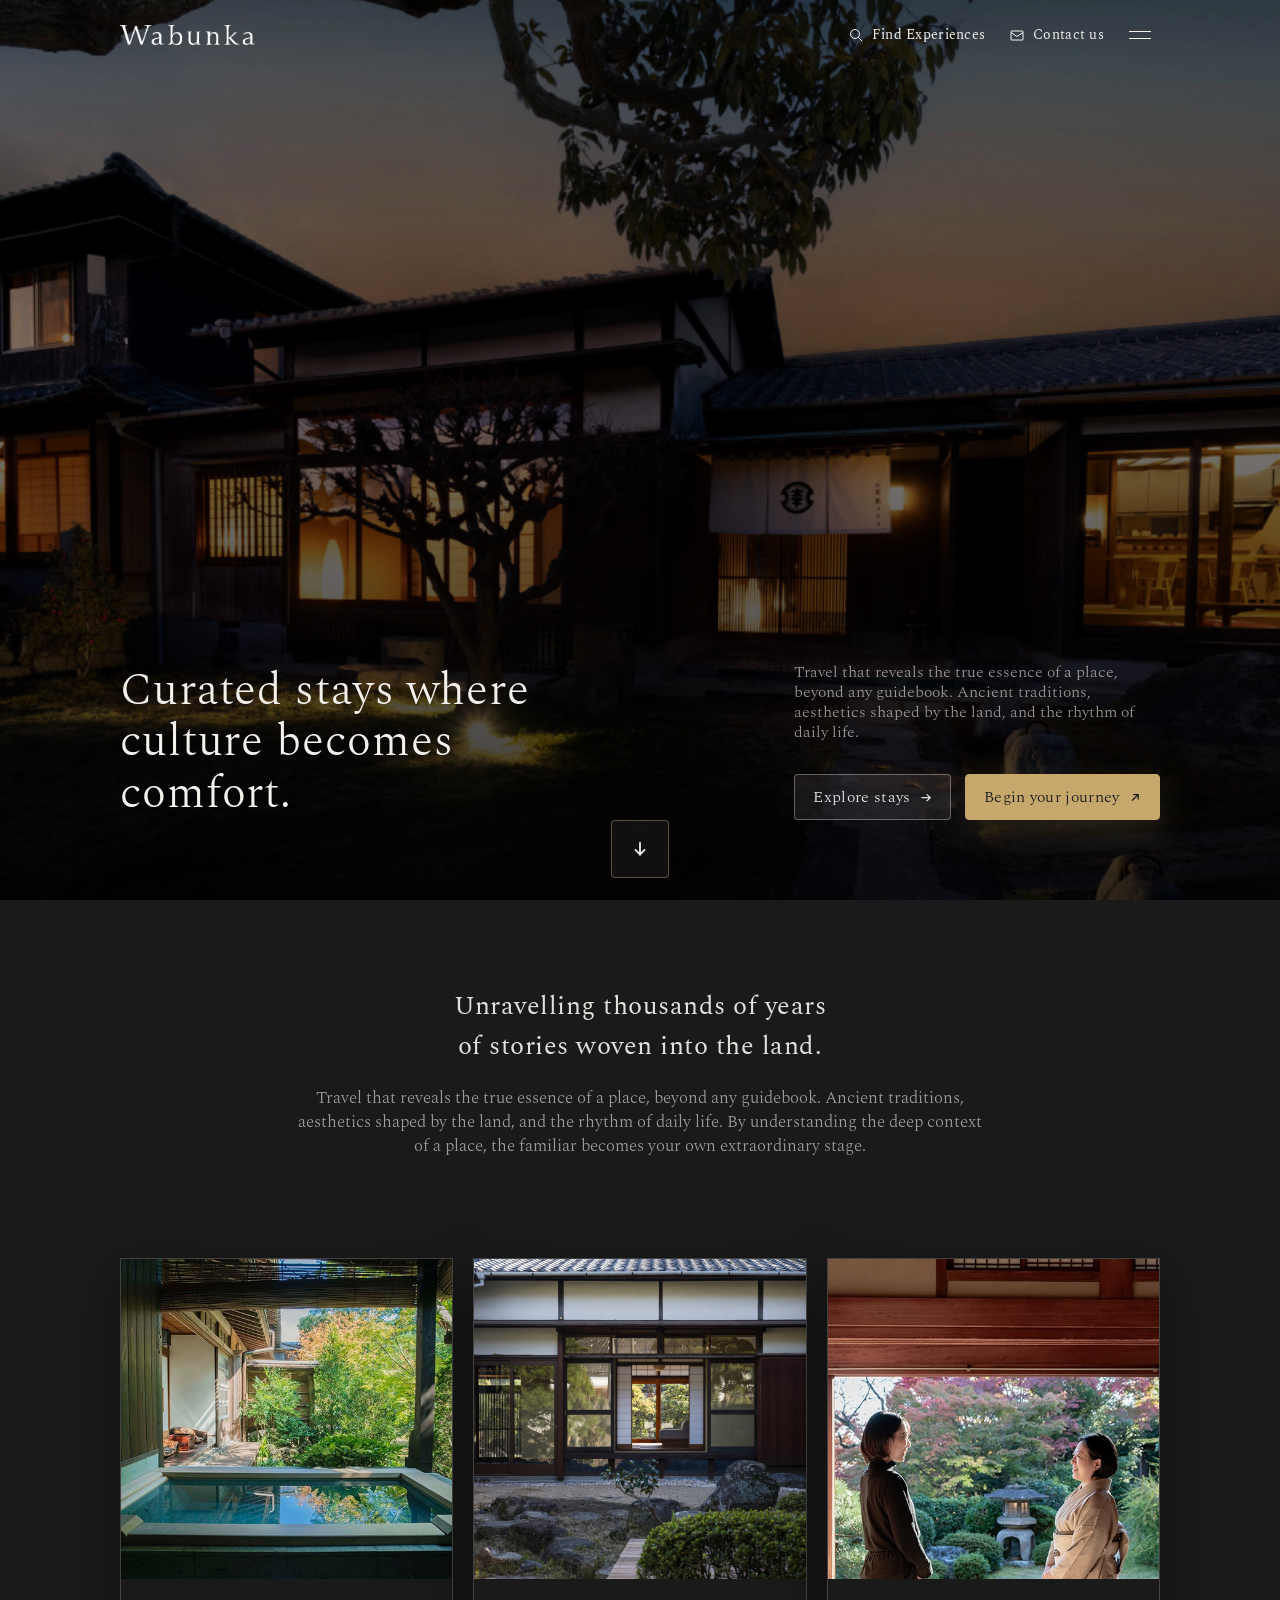
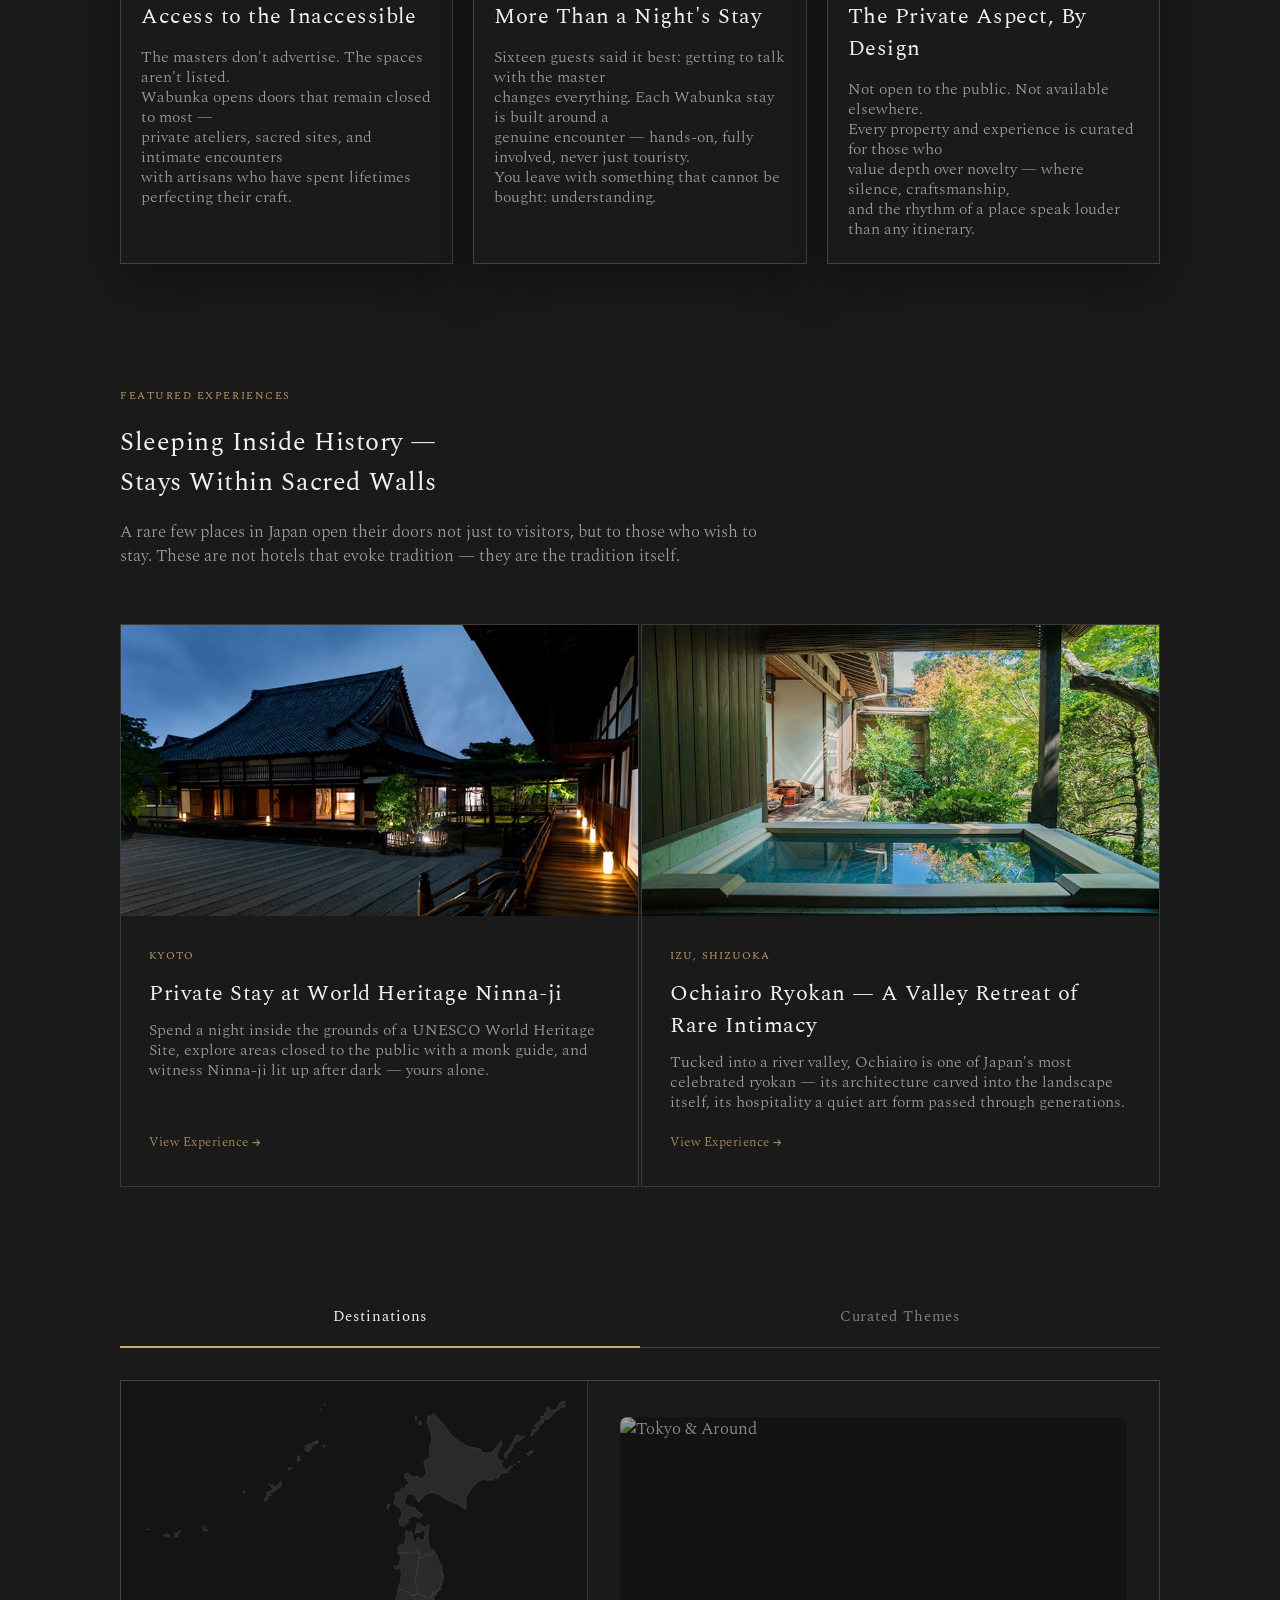
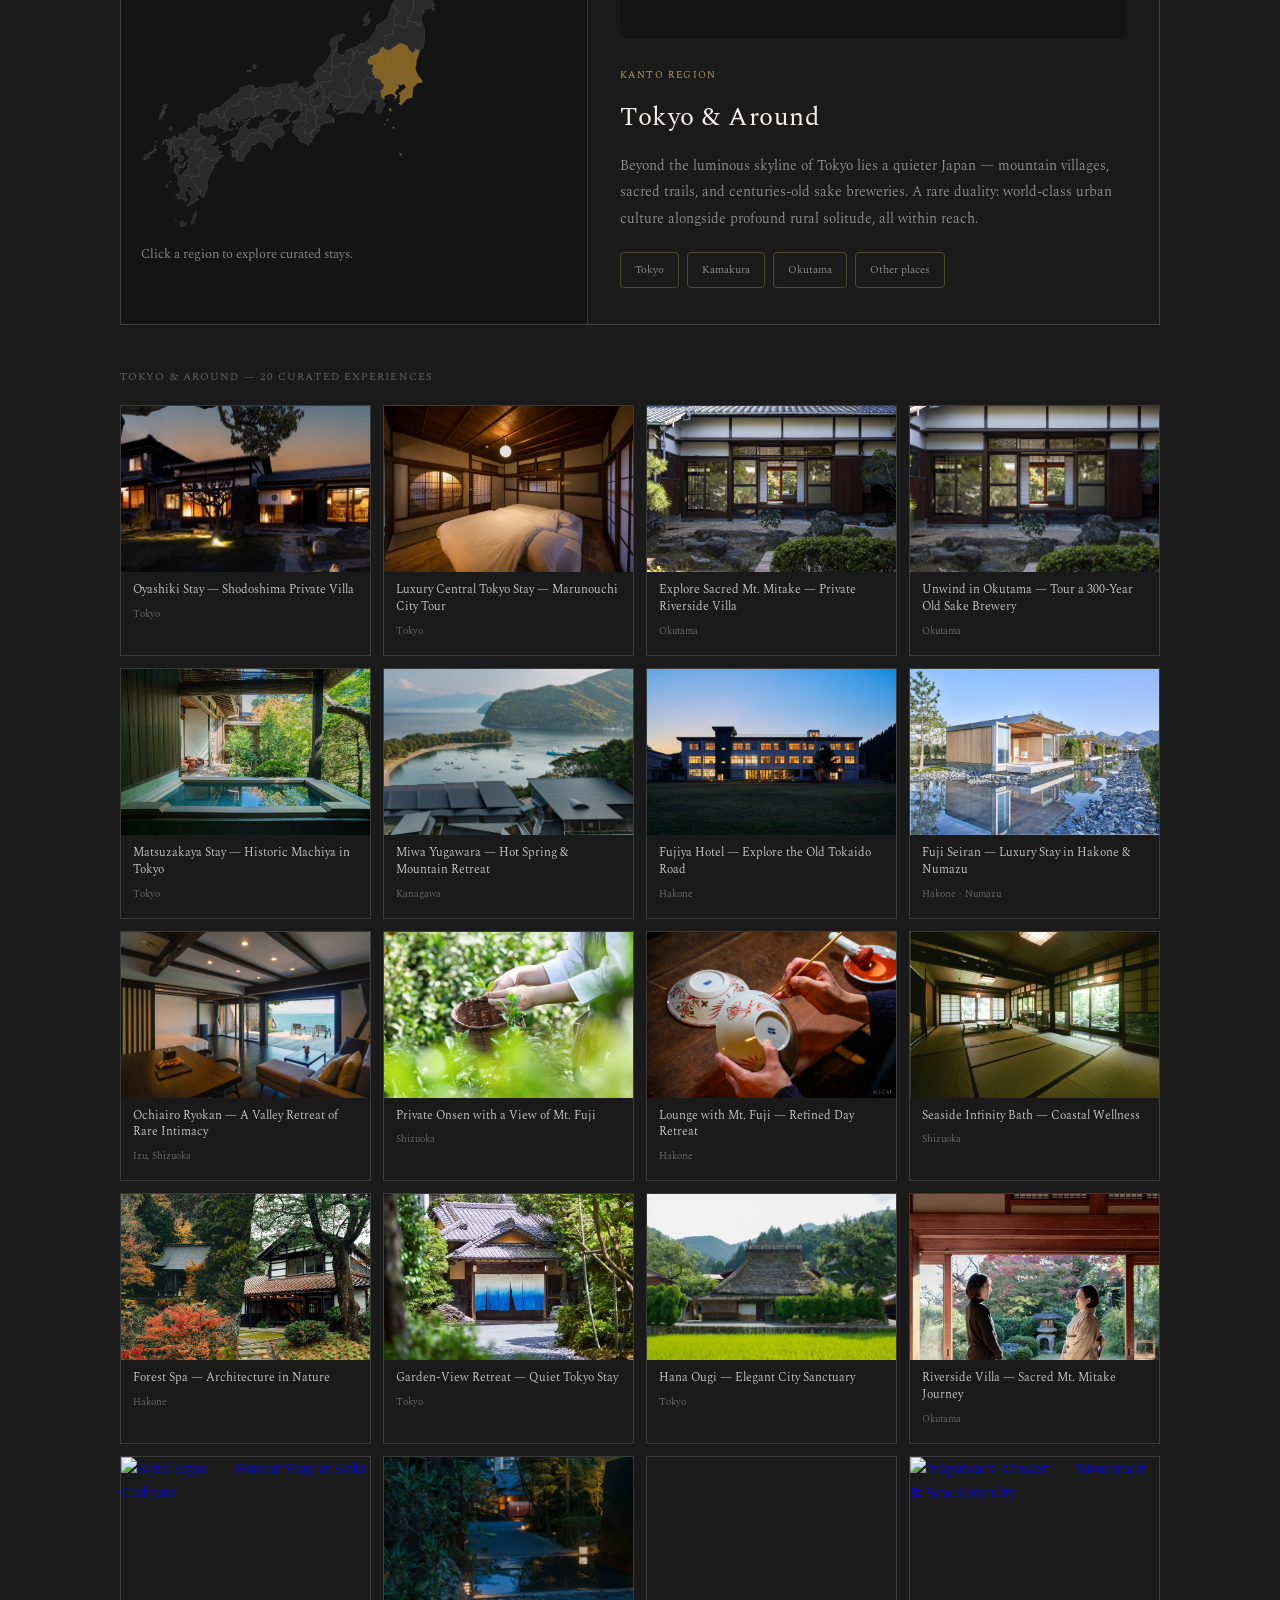
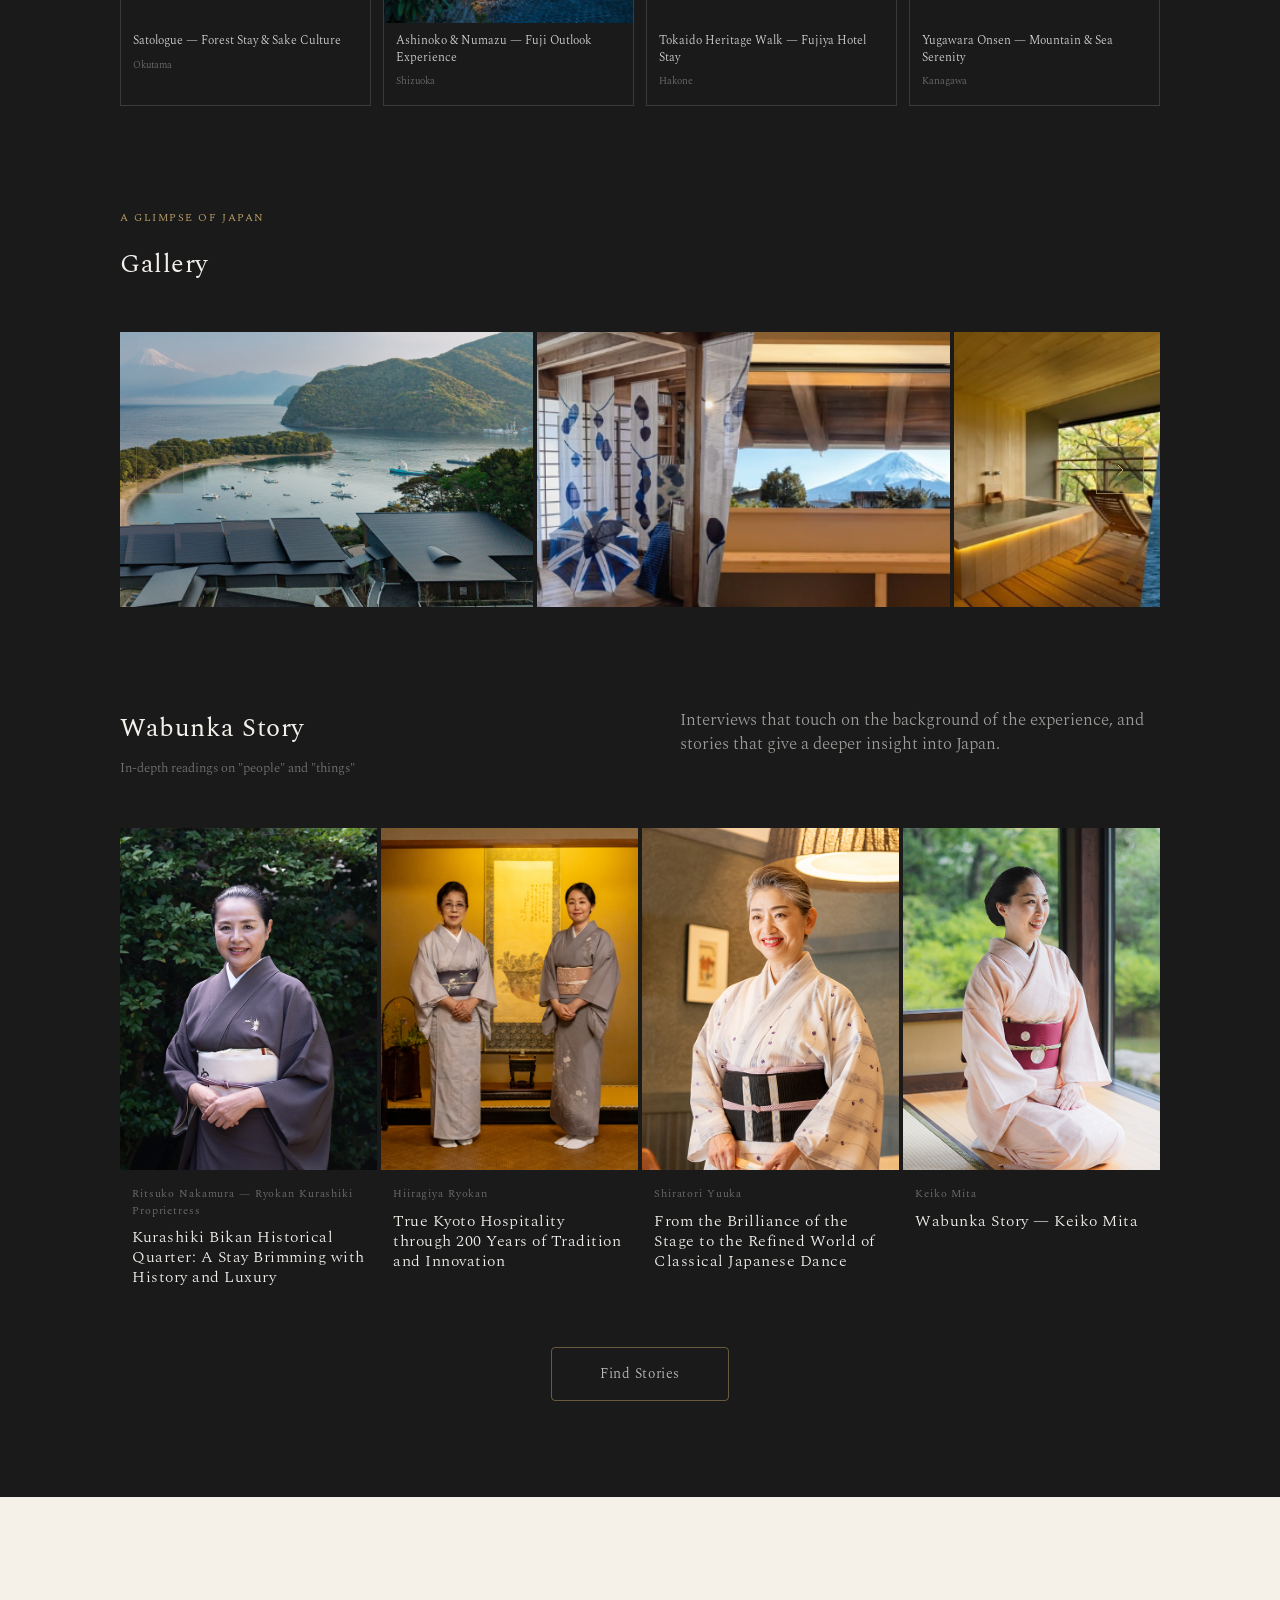
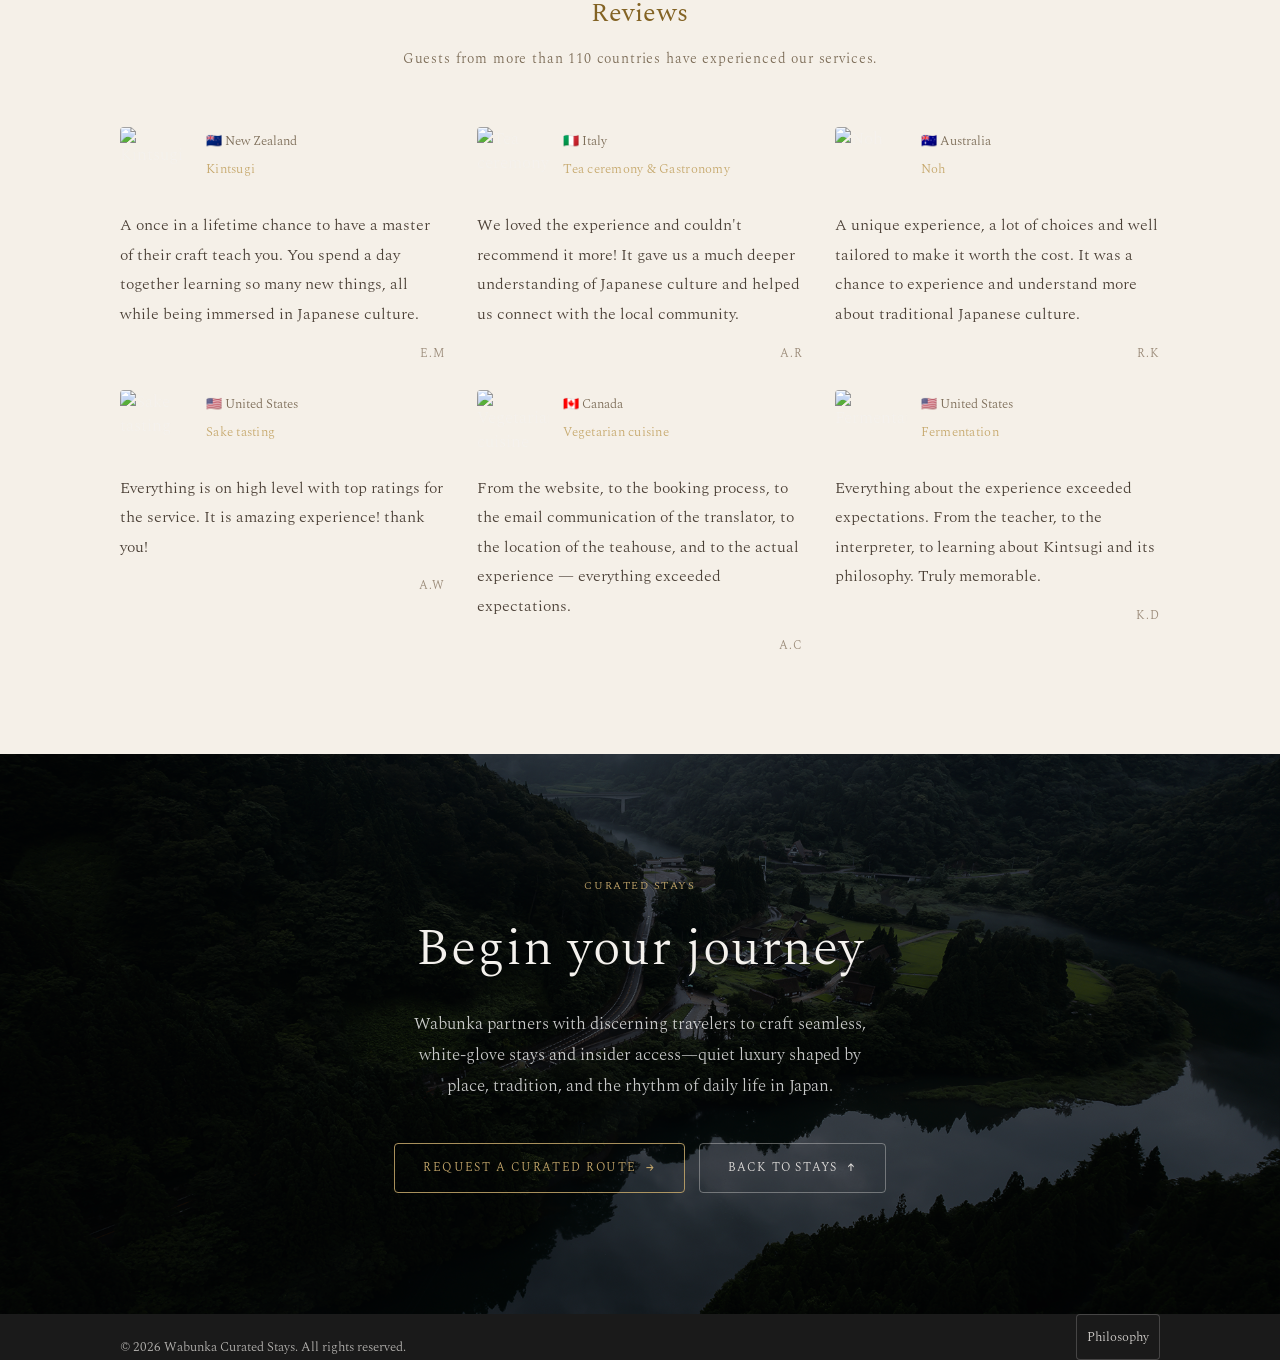
==== commit 00ee8753: "Add files via upload" ====
--- a/index.html
+++ b/index.html
@@ -3537,7 +3537,7 @@
         <div class="gallery-viewport">
             <div class="gallery-track">
               <figure class="gallery-slide">
-                <img src="./image/001.jpg" alt="" loading="lazy" decoding="async" />
+                <img src="./image/en_fujiseiran_PCKV.jpg" alt="" loading="lazy" decoding="async" />
               </figure>
               <figure class="gallery-slide">
                 <img src="./image/002.jpg" alt="" loading="lazy" decoding="async" />
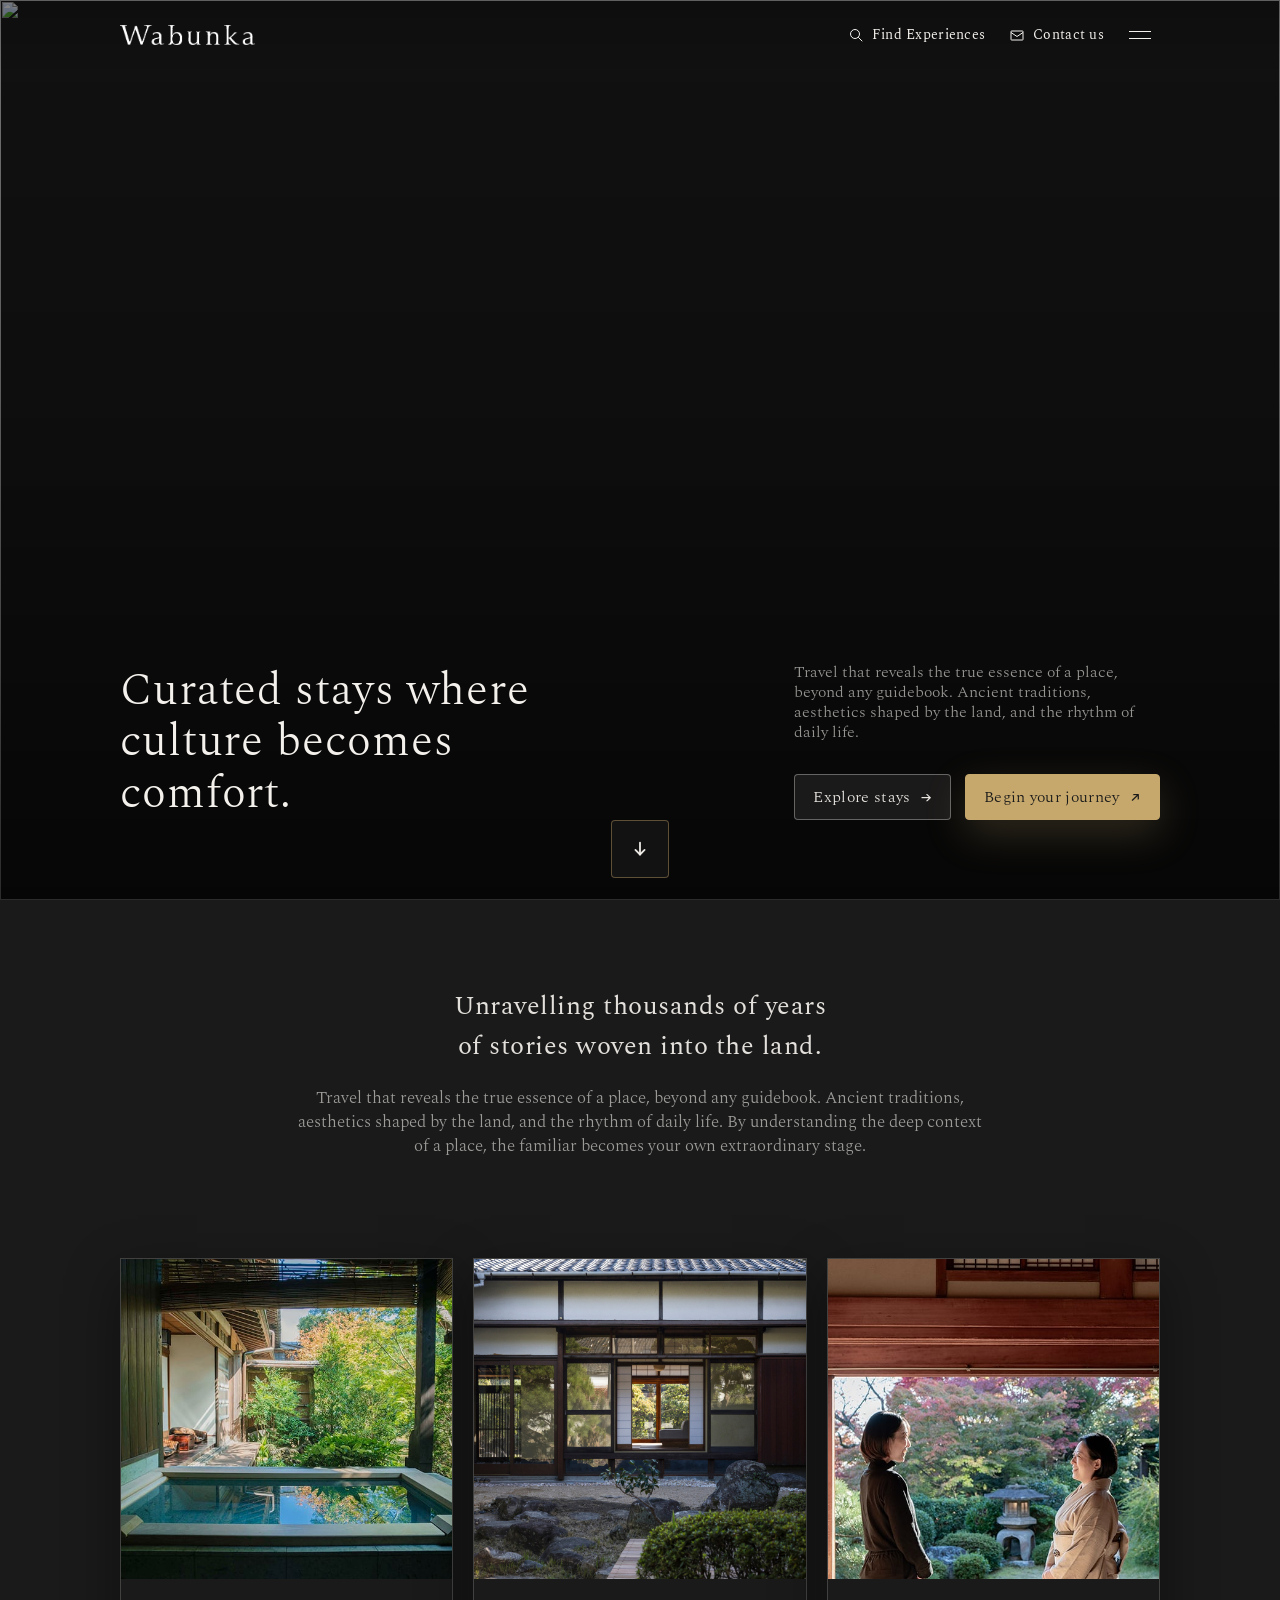
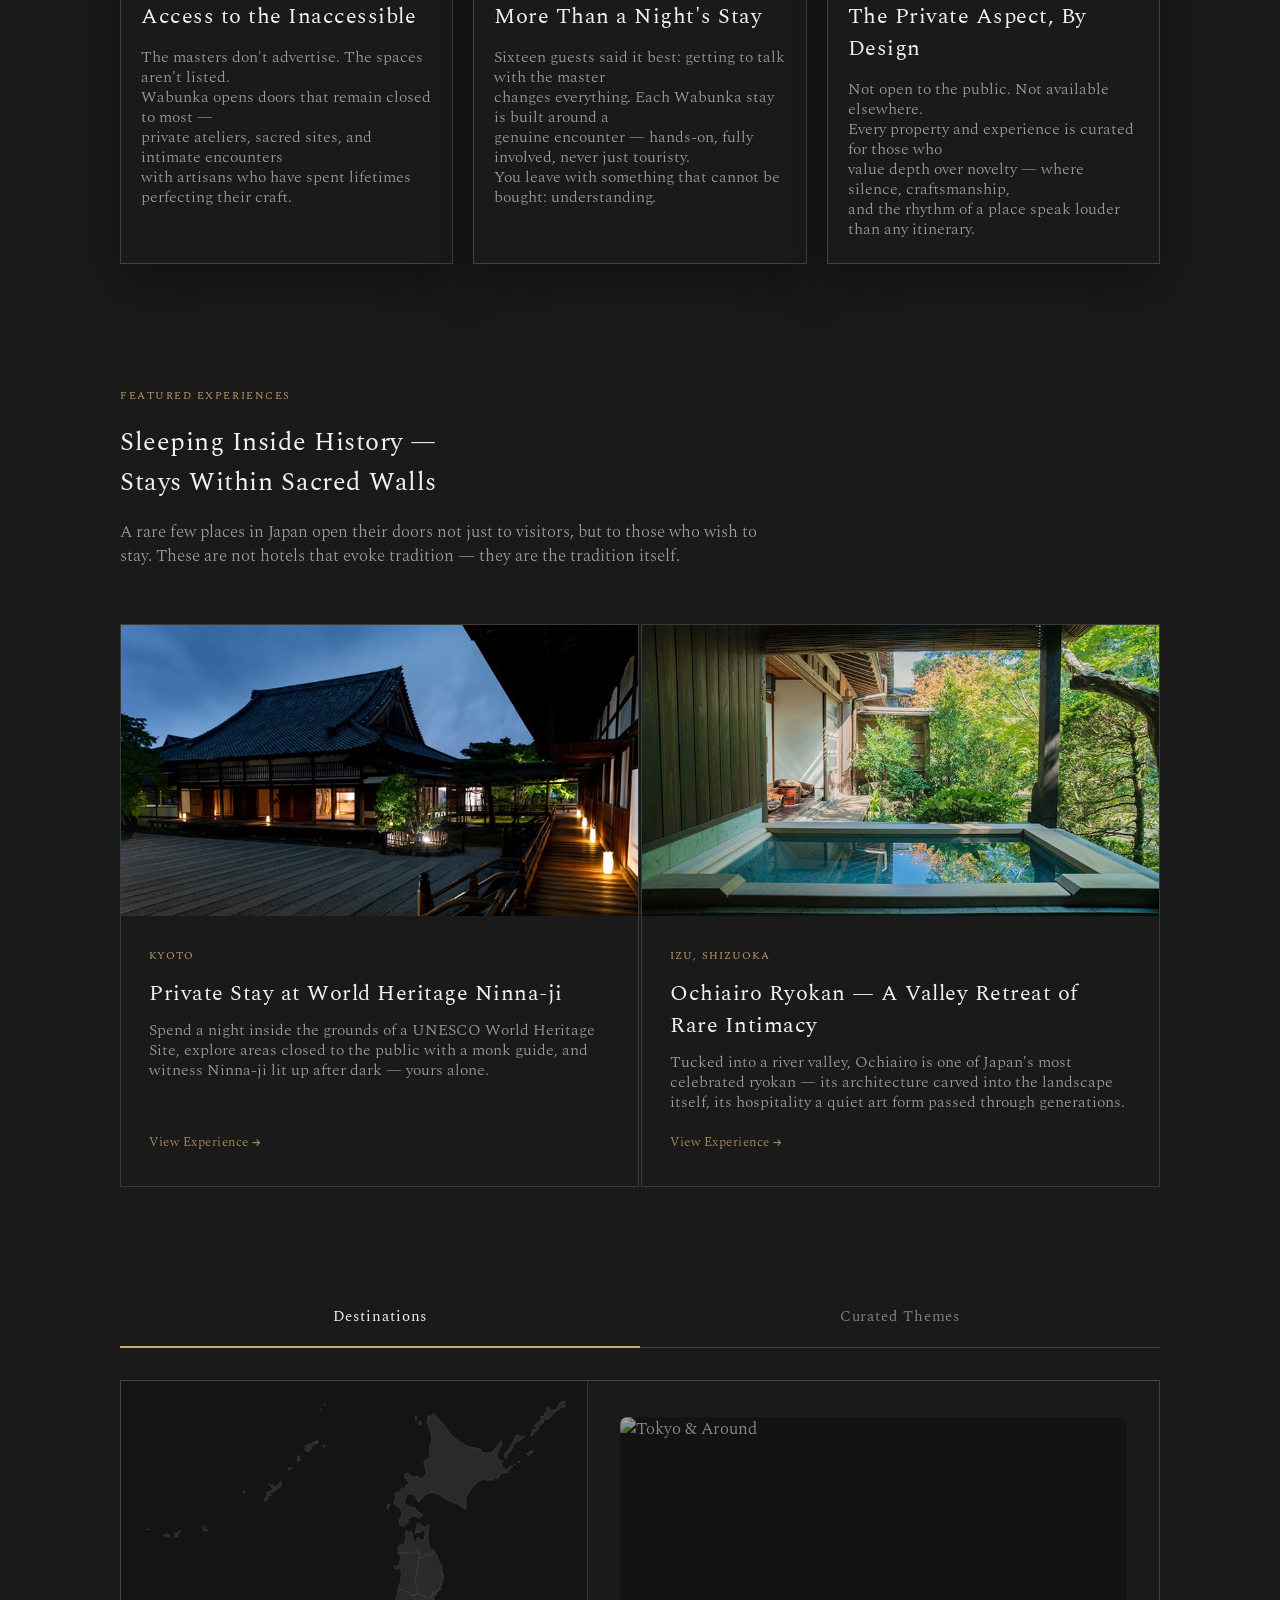
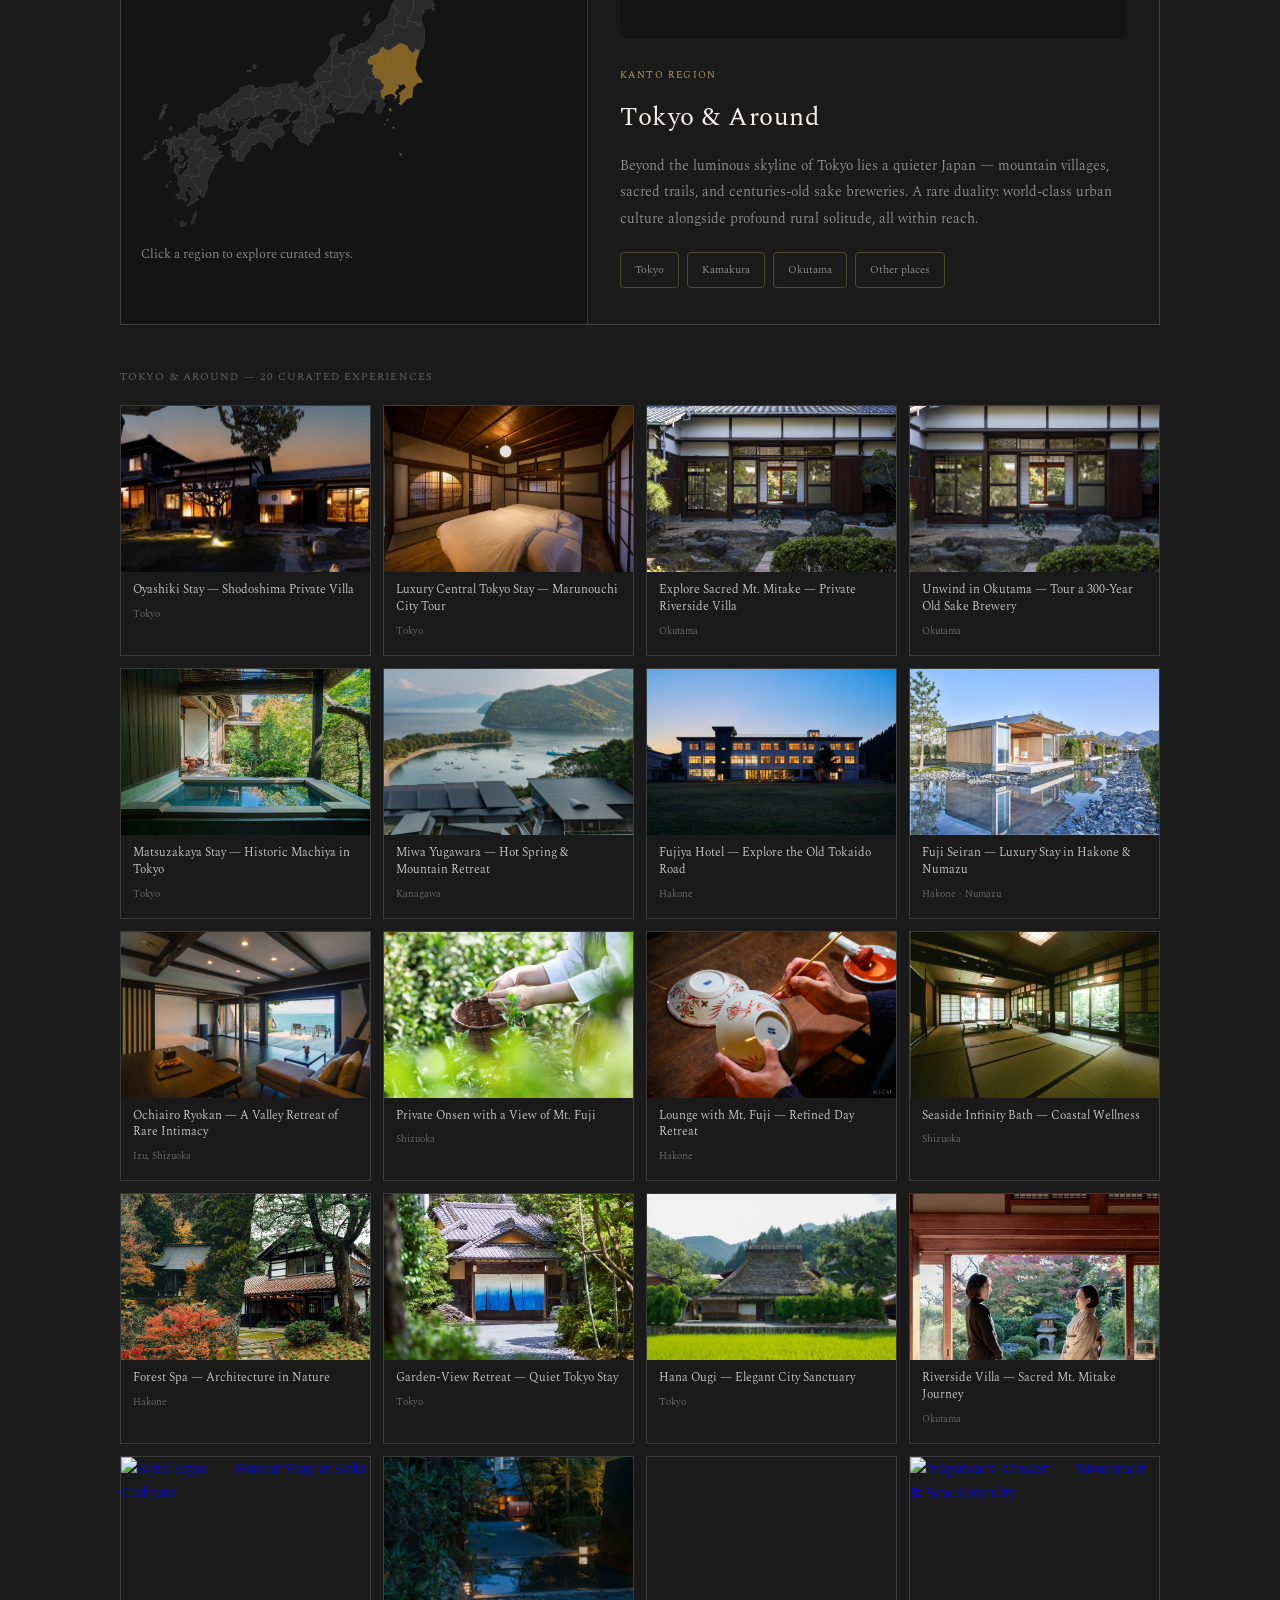
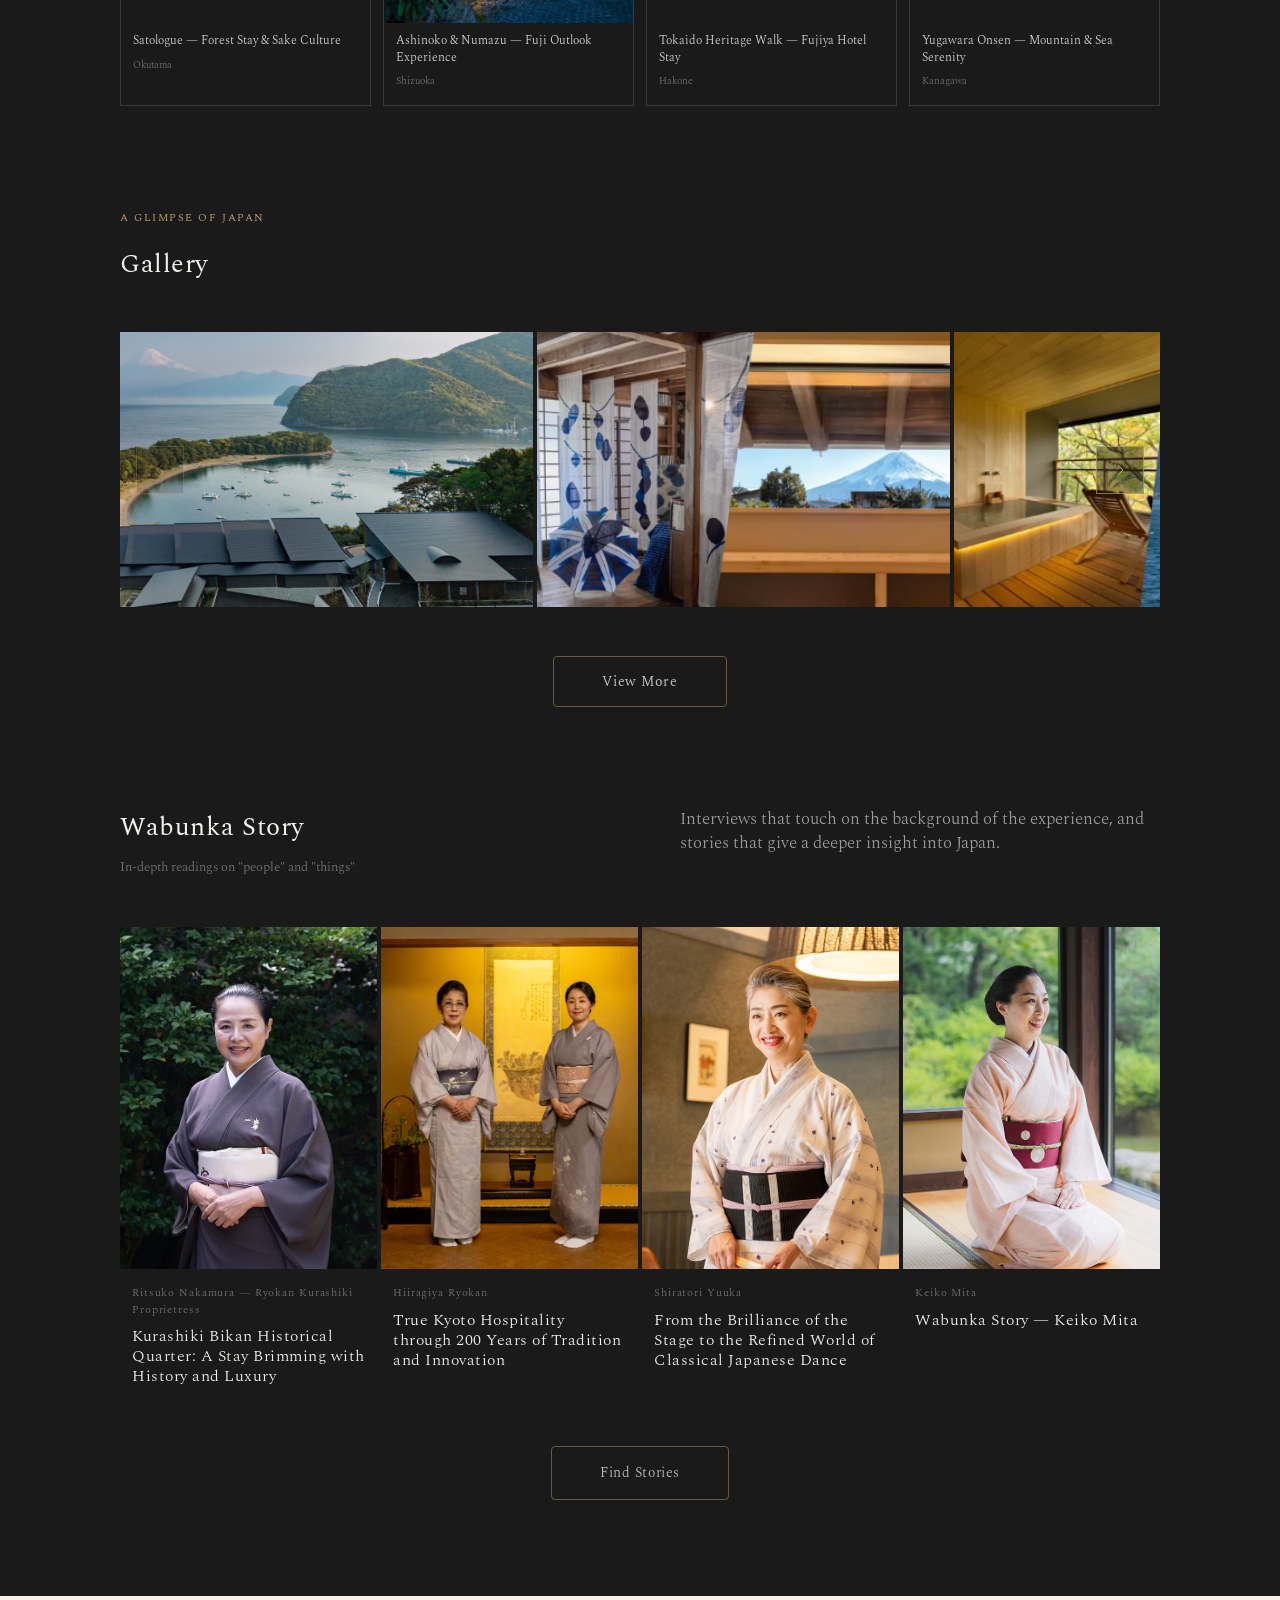
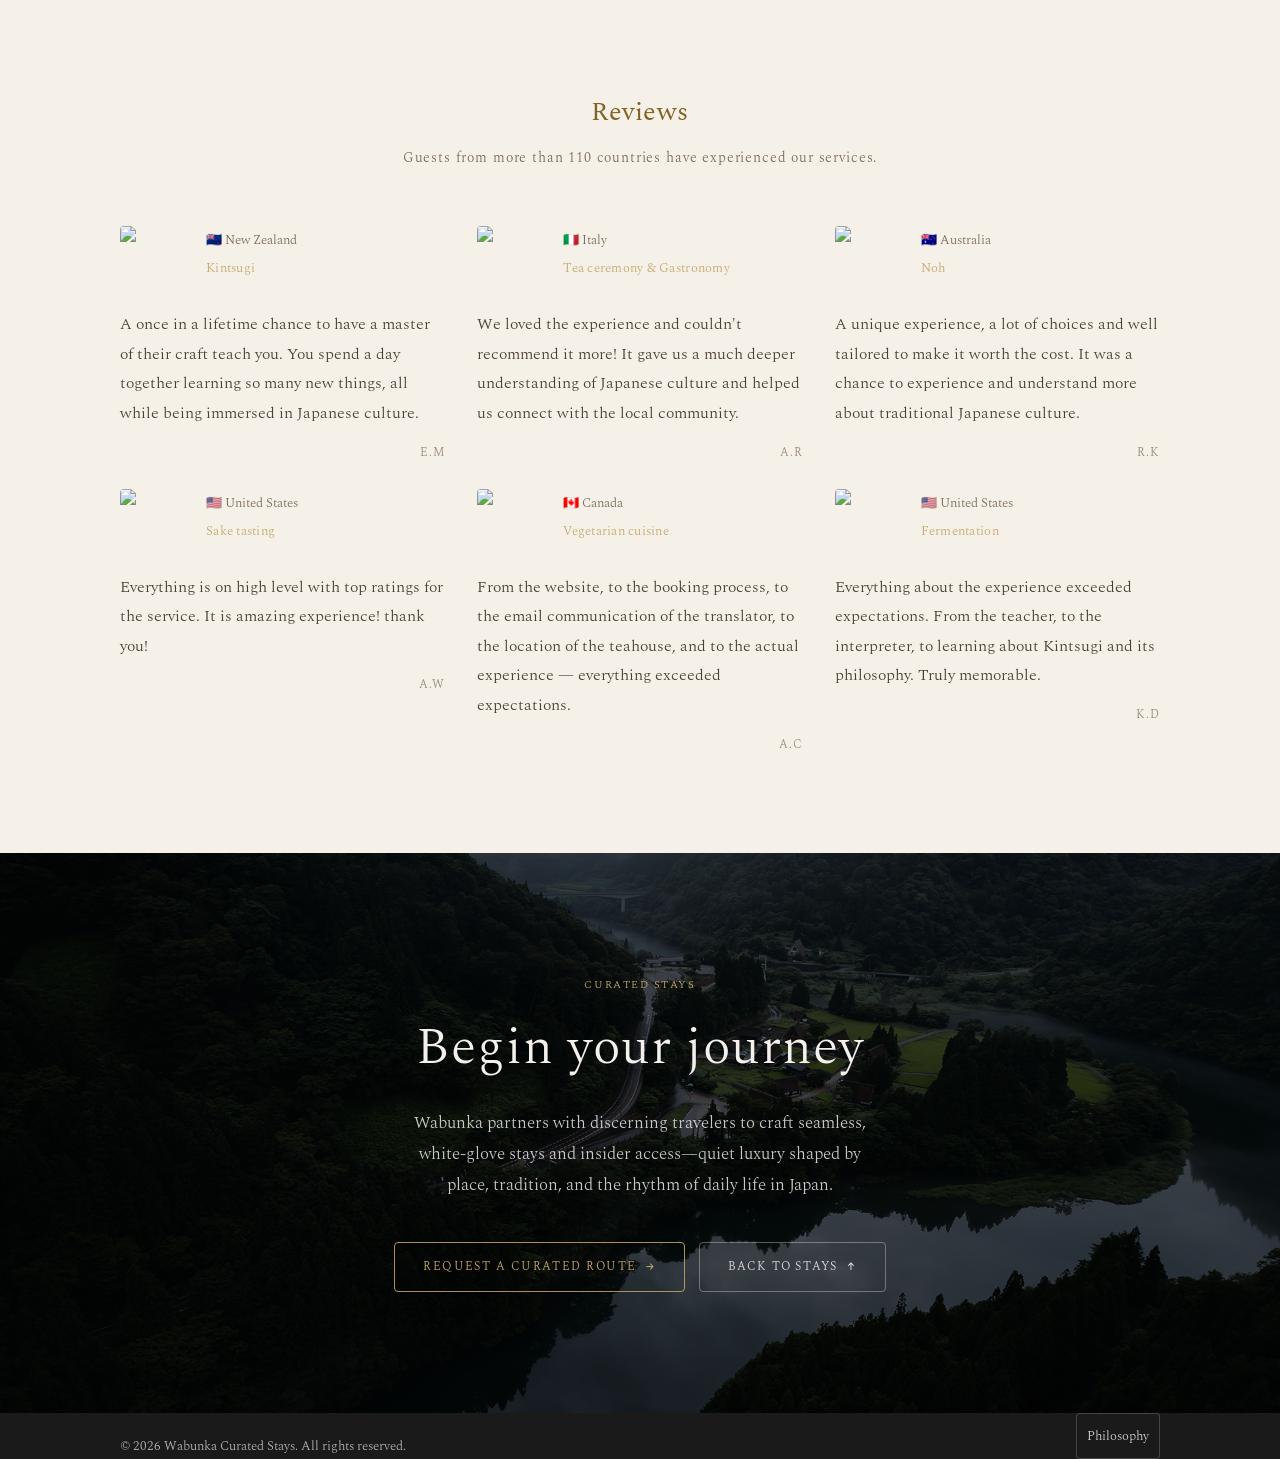
==== commit 2d6e193b: "Add files via upload" ====
--- a/index.html
+++ b/index.html
@@ -2146,7 +2146,7 @@
         --gallery-gap: 4px;
         --gallery-visible: 2.5;
         margin-top: 100px;
-        padding: 0;
+        padding: 0 0 100px;
         margin-bottom: 0;
         background: #1a1a1a;
         overflow-x: clip;
@@ -2290,8 +2290,147 @@
         }
       }
 
+      .gallery-footer {
+        margin-top: 48px;
+        display: flex;
+        justify-content: center;
+      }
+
+      .gallery-view-more-btn {
+        display: inline-flex;
+        align-items: center;
+        padding: 14px 48px;
+        border: 1px solid rgba(198, 168, 108, 0.45);
+        border-radius: var(--radius-btn);
+        background: transparent;
+        color: rgba(255, 255, 255, 0.72);
+        font-family: "Spectral", serif;
+        font-size: 14px;
+        letter-spacing: 0.04em;
+        cursor: pointer;
+        transition: border-color var(--motion-hover), color var(--motion-hover);
+      }
+
+      .gallery-view-more-btn:hover {
+        border-color: rgba(198, 168, 108, 0.9);
+        color: rgba(255, 255, 255, 0.95);
+      }
+
+      .gallery-modal {
+        position: fixed;
+        inset: 0;
+        z-index: 110;
+        display: flex;
+        align-items: center;
+        justify-content: center;
+        padding: var(--page-gutter);
+        background: rgba(0, 0, 0, 0.78);
+        opacity: 0;
+        visibility: hidden;
+        pointer-events: none;
+        transition:
+          opacity var(--motion-transition),
+          visibility var(--motion-transition);
+      }
+
+      .gallery-modal.is-open {
+        opacity: 1;
+        visibility: visible;
+        pointer-events: auto;
+      }
+
+      .gallery-modal-open {
+        overflow: hidden;
+      }
+
+      .gallery-modal__panel {
+        width: min(var(--content-max), 100%);
+        max-height: min(90vh, 900px);
+        overflow-y: auto;
+        background: #1a1a1a;
+        border: 1px solid rgba(198, 168, 108, 0.28);
+        padding: 36px 32px 40px;
+        -webkit-overflow-scrolling: touch;
+      }
+
+      .gallery-modal__head {
+        display: flex;
+        align-items: center;
+        justify-content: space-between;
+        gap: 16px;
+        margin-bottom: 28px;
+      }
+
+      .gallery-modal__title {
+        margin: 0;
+        font-family: "Spectral", serif;
+        font-size: var(--text-h2-size);
+        font-weight: var(--text-h2-weight);
+        line-height: var(--text-h2-lh);
+        letter-spacing: var(--text-h2-ls);
+        color: var(--cream);
+      }
+
+      .gallery-modal__close {
+        flex-shrink: 0;
+        display: inline-flex;
+        align-items: center;
+        justify-content: center;
+        width: 40px;
+        height: 40px;
+        padding: 0;
+        border: 1px solid rgba(198, 168, 108, 0.45);
+        border-radius: var(--radius-btn);
+        background: transparent;
+        color: rgba(255, 255, 255, 0.8);
+        font-size: 22px;
+        line-height: 1;
+        cursor: pointer;
+        transition: border-color var(--motion-hover), color var(--motion-hover);
+      }
+
+      .gallery-modal__close:hover {
+        border-color: rgba(198, 168, 108, 0.9);
+        color: #fff;
+      }
+
+      .gallery-modal__grid {
+        display: grid;
+        grid-template-columns: repeat(3, minmax(0, 1fr));
+        gap: 12px;
+      }
+
+      .gallery-modal__item {
+        margin: 0;
+        overflow: hidden;
+        background: var(--bg-card);
+      }
+
+      .gallery-modal__item img {
+        display: block;
+        width: 100%;
+        aspect-ratio: 3 / 2;
+        object-fit: cover;
+      }
+
+      @media (max-width: 820px) {
+        .gallery-modal__grid {
+          grid-template-columns: repeat(2, minmax(0, 1fr));
+        }
+
+        .gallery-modal__panel {
+          padding: 28px 20px 32px;
+        }
+      }
+
+      @media (max-width: 520px) {
+        .gallery-modal__grid {
+          grid-template-columns: 1fr;
+        }
+      }
+
       .gallery-section + .story-section {
-        margin-top: 100px;
+        margin-top: 0;
       }
 
       .story-section {
@@ -2722,16 +2861,13 @@
       <section class="hero" id="top" aria-label="KV">
         <div class="hero__slideshow" aria-hidden="true">
           <div class="hero__slide is-active">
-            <img src="./image/kv-main.jpg" alt="" loading="eager" decoding="async" />
-          </div>
-          <div class="hero__slide">
             <img src="./image/007.jpg" alt="" loading="eager" decoding="async" />
           </div>
           <div class="hero__slide">
-            <img src="./image/00278.jpg" alt="" loading="eager" decoding="async" />
+            <img src="./image/00278.jpg" alt="" loading="lazy" decoding="async" />
           </div>
           <div class="hero__slide">
-            <img src="./image/202106_R105_太田 (9).jpg" alt="" loading="eager" decoding="async" />
+            <img src="./image/202106_R105_太田 (9).jpg" alt="" loading="lazy" decoding="async" />
           </div>
         </div>
 
@@ -3567,7 +3703,59 @@
             </button>
         </div>
       </div>
+
+      <div class="gallery-footer">
+        <button type="button" class="gallery-view-more-btn" data-gallery-open aria-haspopup="dialog">
+          View More
+        </button>
+      </div>
     </section>
+
+    <div
+      class="gallery-modal"
+      id="galleryModal"
+      hidden
+      aria-hidden="true"
+      aria-labelledby="galleryModalTitle"
+    >
+      <div class="gallery-modal__panel" role="dialog" aria-modal="true">
+        <div class="gallery-modal__head">
+          <h3 class="gallery-modal__title" id="galleryModalTitle">Gallery</h3>
+          <button type="button" class="gallery-modal__close" data-gallery-close aria-label="Close gallery">
+            ×
+          </button>
+        </div>
+        <div class="gallery-modal__grid">
+          <figure class="gallery-modal__item">
+            <img src="./image/en_fujiseiran_PCKV.jpg" alt="" loading="lazy" decoding="async" />
+          </figure>
+          <figure class="gallery-modal__item">
+            <img src="./image/002.jpg" alt="" loading="lazy" decoding="async" />
+          </figure>
+          <figure class="gallery-modal__item">
+            <img src="./image/003.jpg" alt="" loading="lazy" decoding="async" />
+          </figure>
+          <figure class="gallery-modal__item">
+            <img src="./image/004.jpg" alt="" loading="lazy" decoding="async" />
+          </figure>
+          <figure class="gallery-modal__item">
+            <img src="./image/005.jpg" alt="" loading="lazy" decoding="async" />
+          </figure>
+          <figure class="gallery-modal__item">
+            <img src="./image/en_oyashikistay_AR05.jpg" alt="" loading="lazy" decoding="async" />
+          </figure>
+          <figure class="gallery-modal__item">
+            <img src="./image/en_meitokuan_AR05.jpg" alt="" loading="lazy" decoding="async" />
+          </figure>
+          <figure class="gallery-modal__item">
+            <img src="./image/en_takigahara-natadera_SN6.jpg" alt="" loading="lazy" decoding="async" />
+          </figure>
+          <figure class="gallery-modal__item">
+            <img src="./image/images_d704a0a1-b6ab-410b-b11c-59ec5b1e991e.jpeg" alt="" loading="lazy" decoding="async" />
+          </figure>
+        </div>
+      </div>
+    </div>
 
     <section class="story-section section">
       <div class="container">
@@ -4573,6 +4761,53 @@
         update();
       })();
 
+      // Gallery modal (View More)
+      (function initGalleryModal() {
+        const modal = document.getElementById("galleryModal");
+        const openBtn = document.querySelector("[data-gallery-open]");
+        if (!modal || !openBtn) return;
+
+        const panel = modal.querySelector(".gallery-modal__panel");
+        const closeBtn = modal.querySelector("[data-gallery-close]");
+        let lastFocused = null;
+
+        function openModal() {
+          lastFocused = document.activeElement;
+          modal.hidden = false;
+          modal.setAttribute("aria-hidden", "false");
+          modal.classList.add("is-open");
+          document.body.classList.add("gallery-modal-open");
+          closeBtn?.focus();
+        }
+
+        function closeModal() {
+          modal.classList.remove("is-open");
+          modal.setAttribute("aria-hidden", "true");
+          modal.hidden = true;
+          document.body.classList.remove("gallery-modal-open");
+          if (lastFocused && typeof lastFocused.focus === "function") {
+            lastFocused.focus();
+          }
+        }
+
+        openBtn.addEventListener("click", openModal);
+        closeBtn?.addEventListener("click", closeModal);
+
+        modal.addEventListener("click", (e) => {
+          if (e.target === modal) closeModal();
+        });
+
+        panel?.addEventListener("click", (e) => {
+          e.stopPropagation();
+        });
+
+        document.addEventListener("keydown", (e) => {
+          if (e.key === "Escape" && modal.classList.contains("is-open")) {
+            closeModal();
+          }
+        });
+      })();
+
       // Hero KV slideshow
       (function initHeroSlideshow() {
         const slides = document.querySelectorAll(".hero__slide");
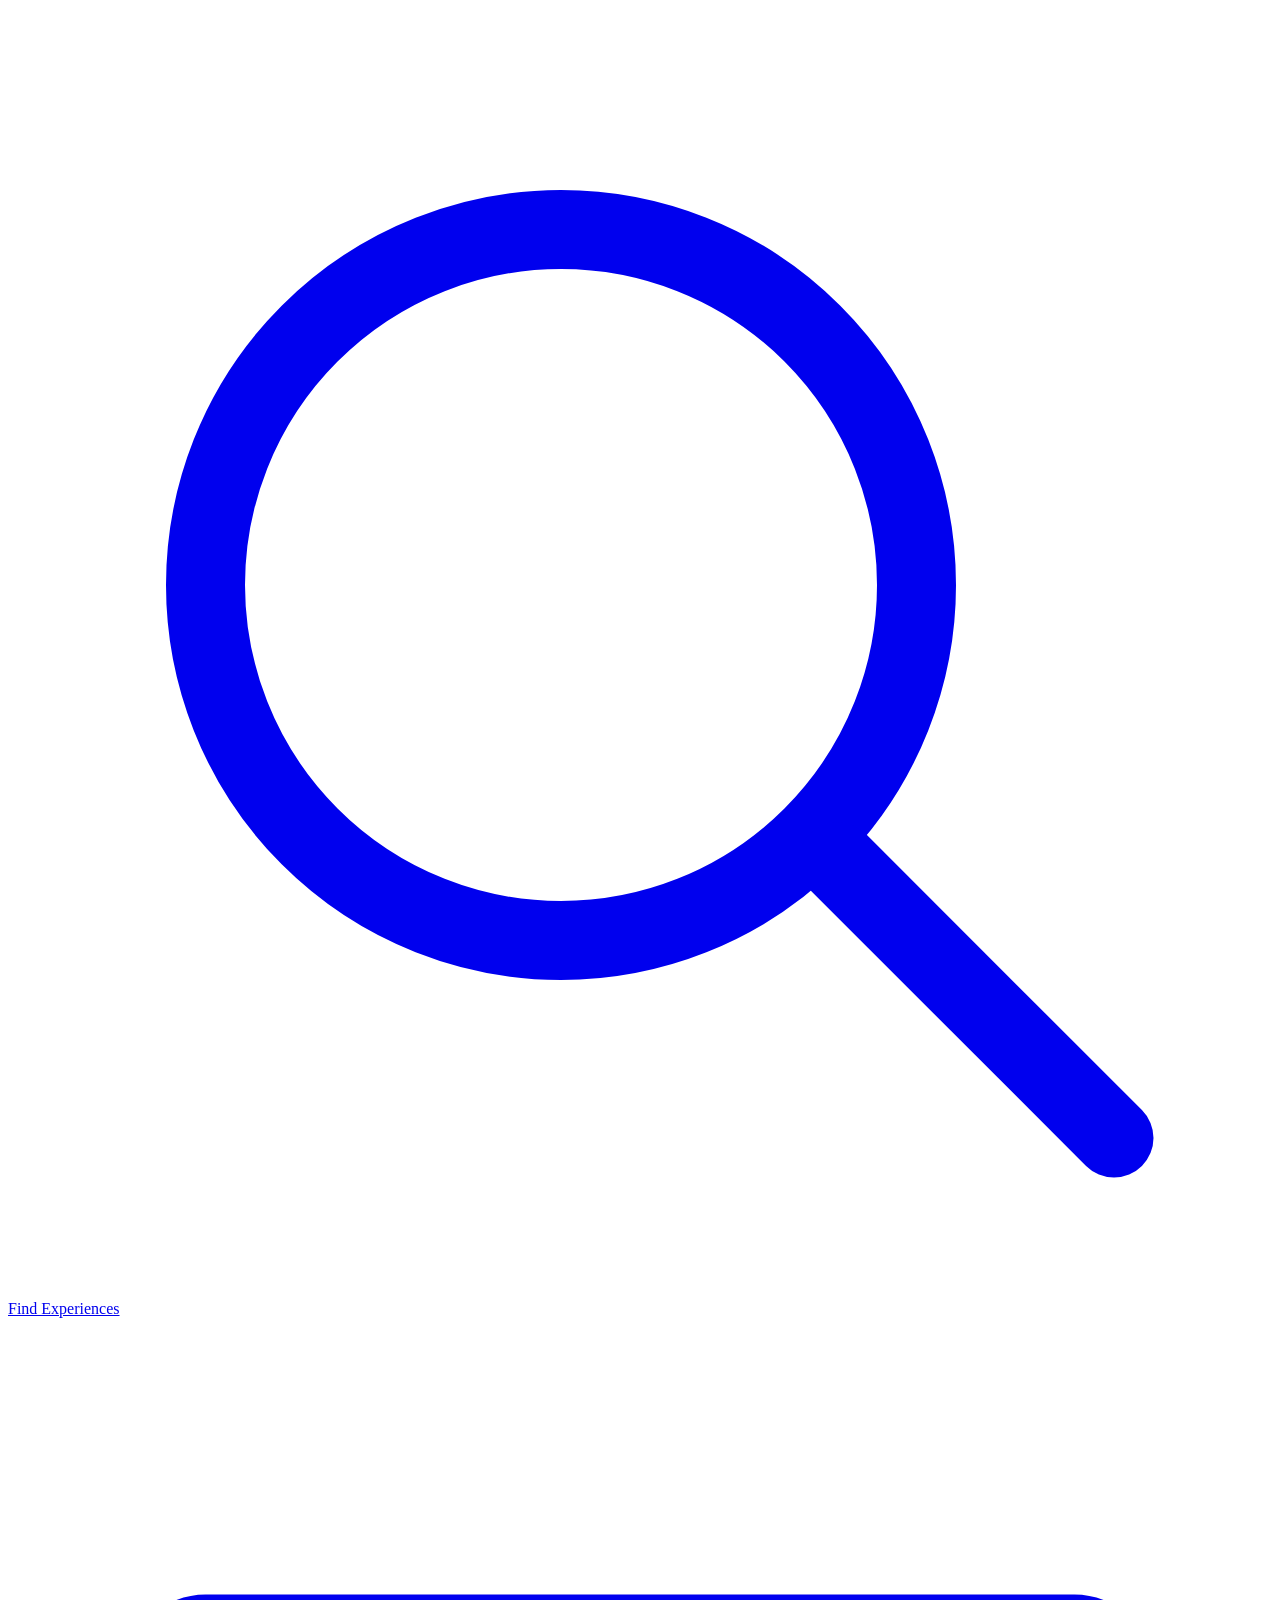
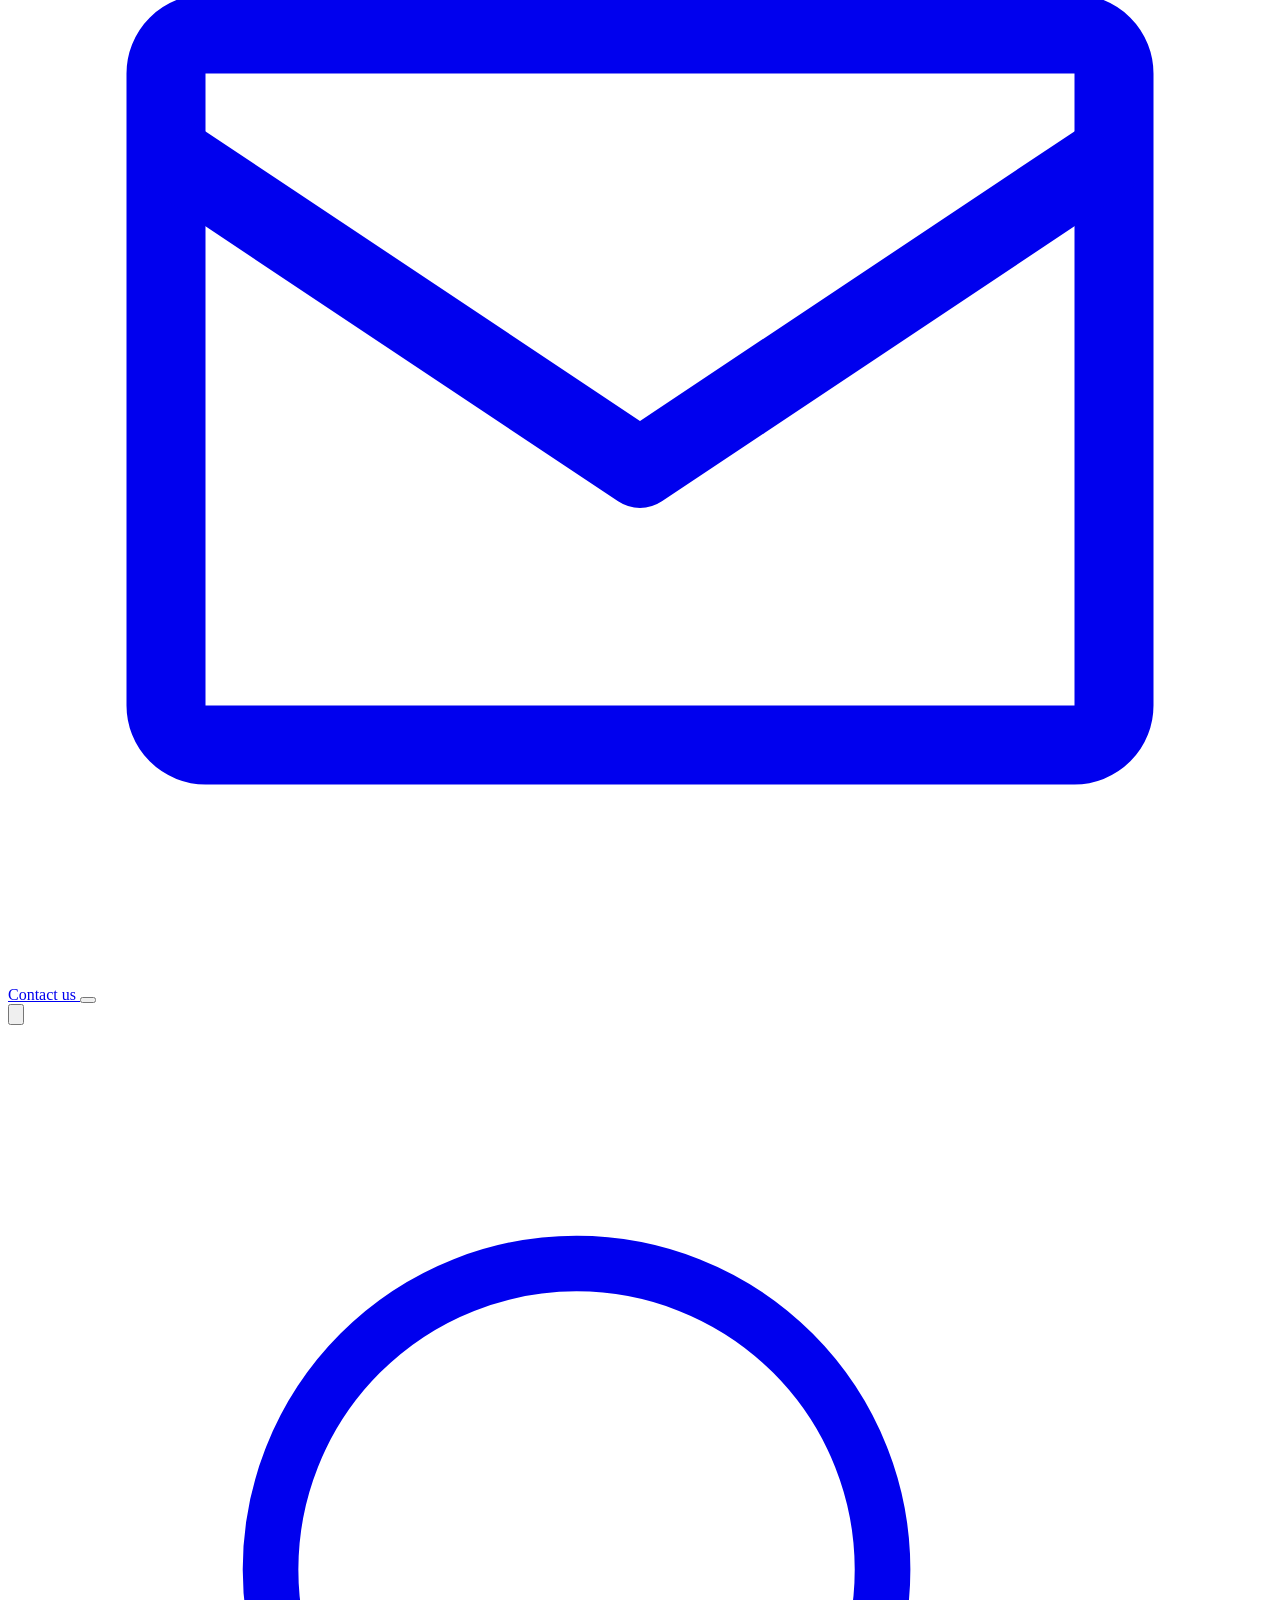
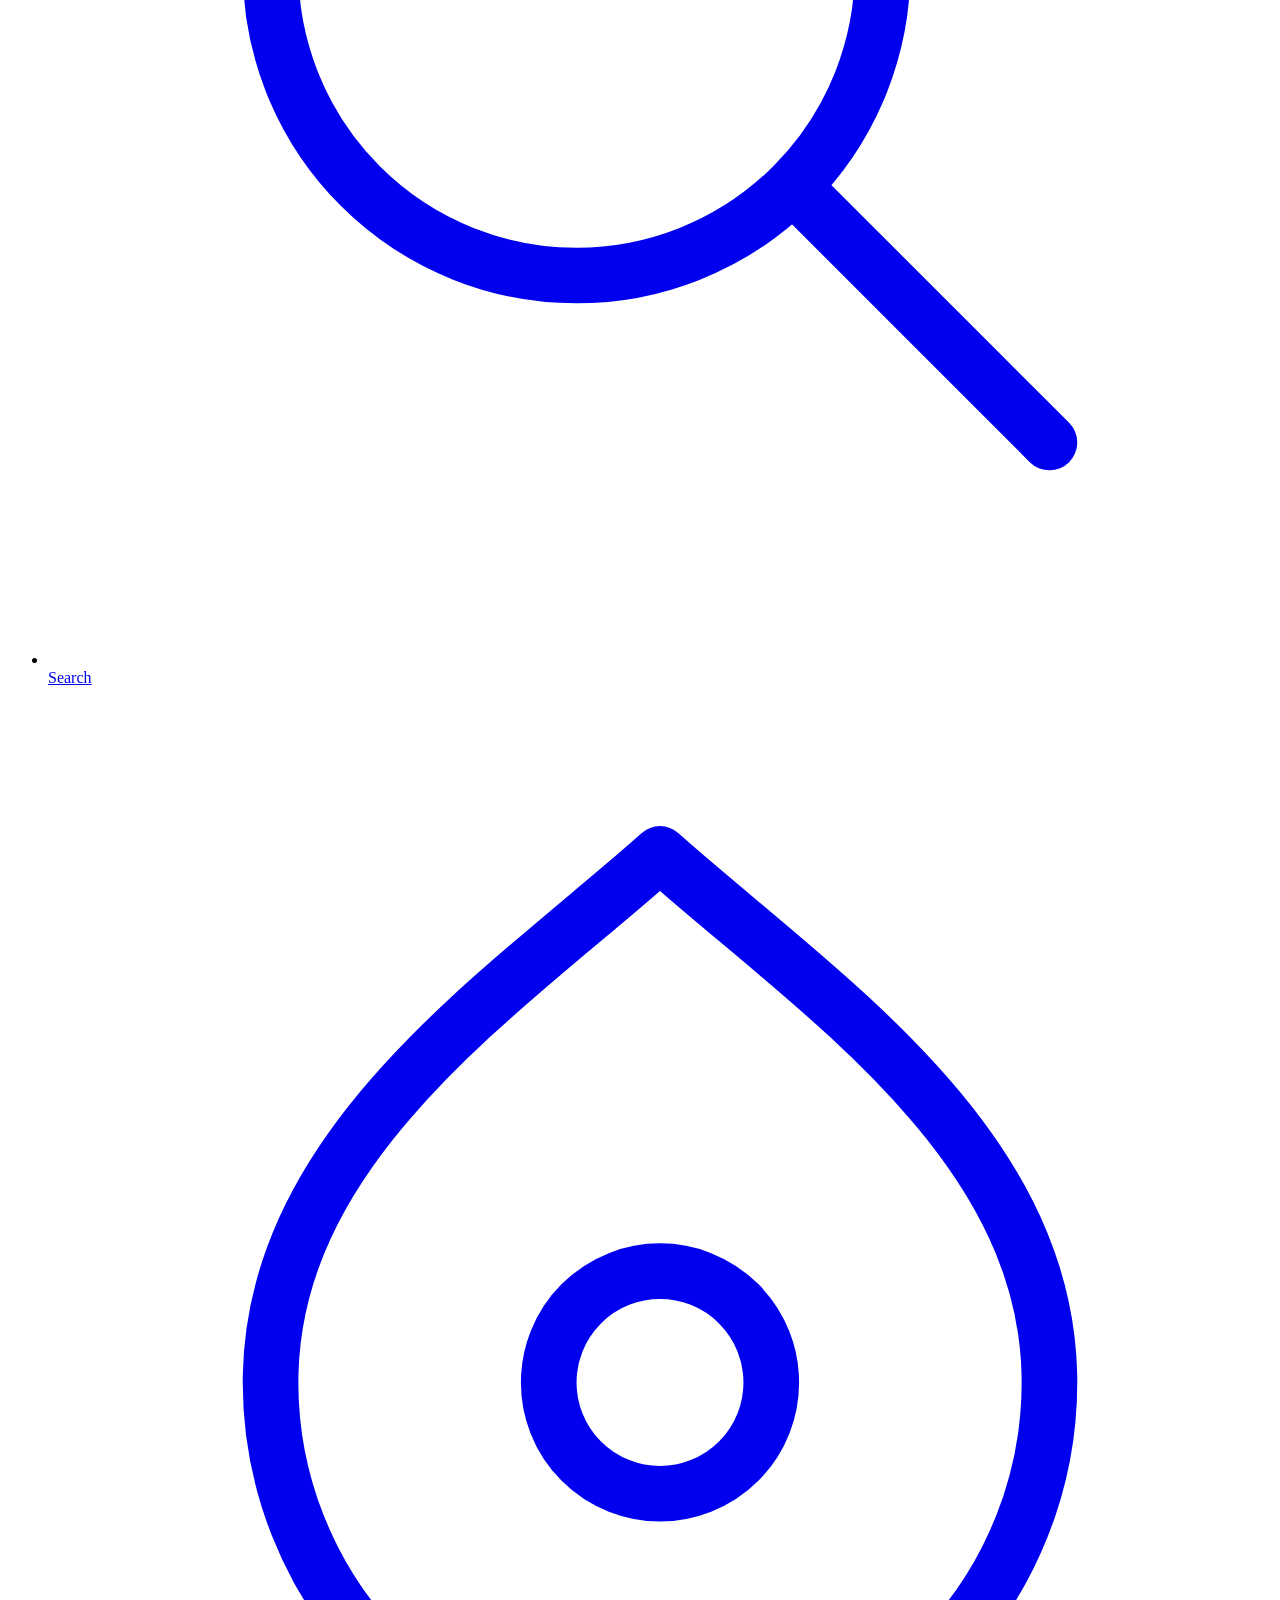
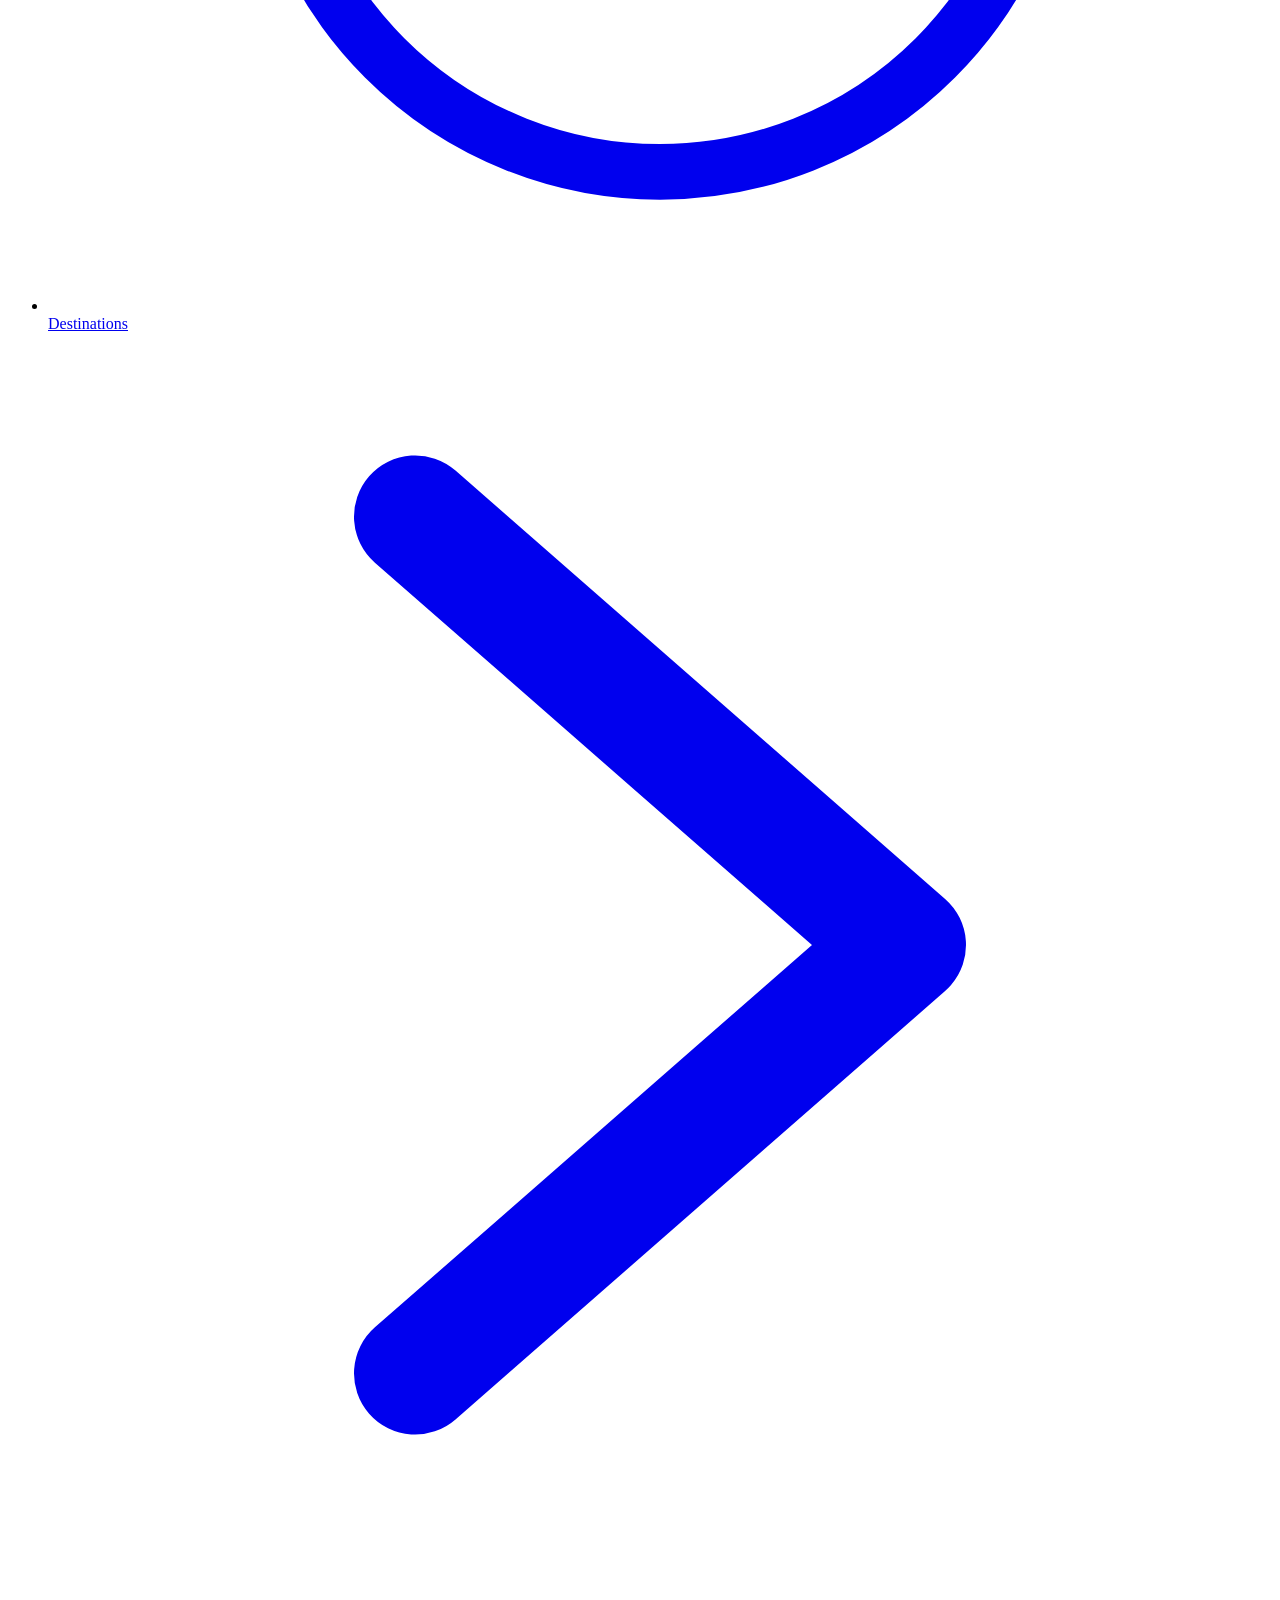
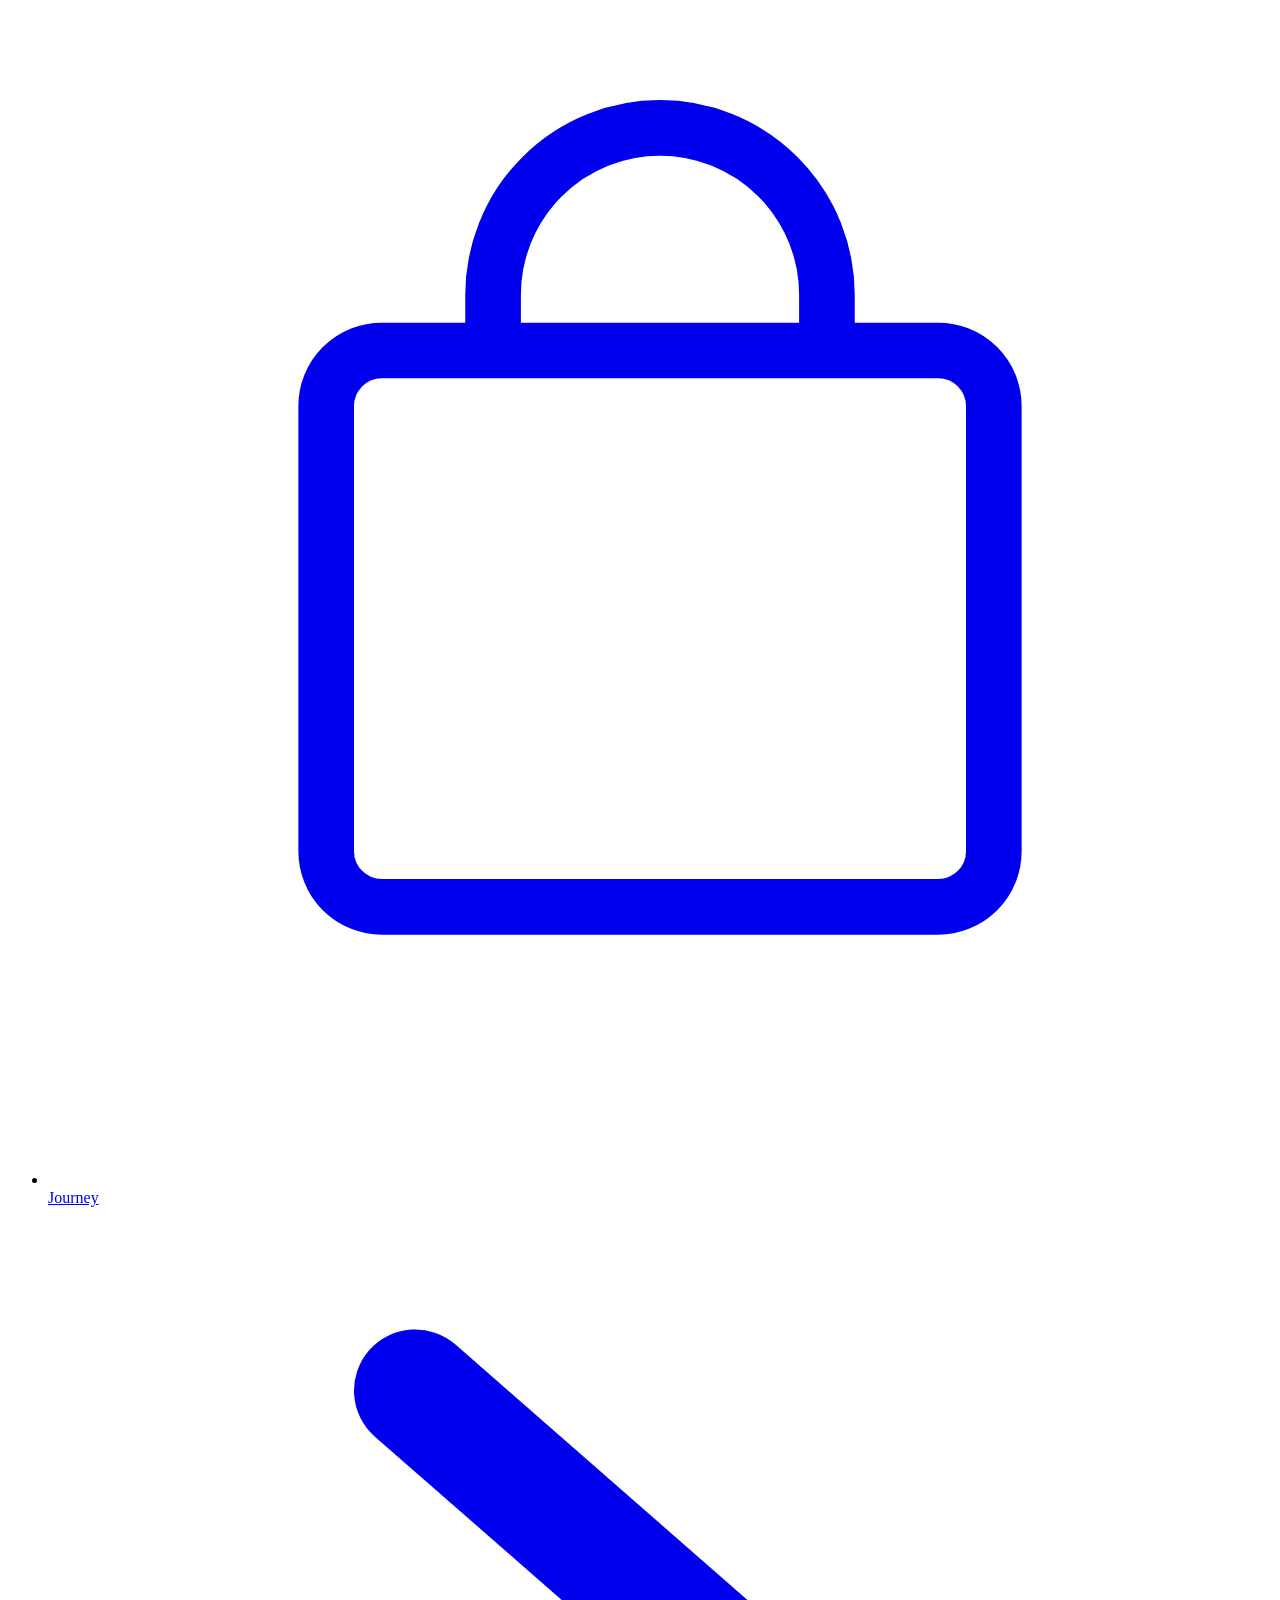
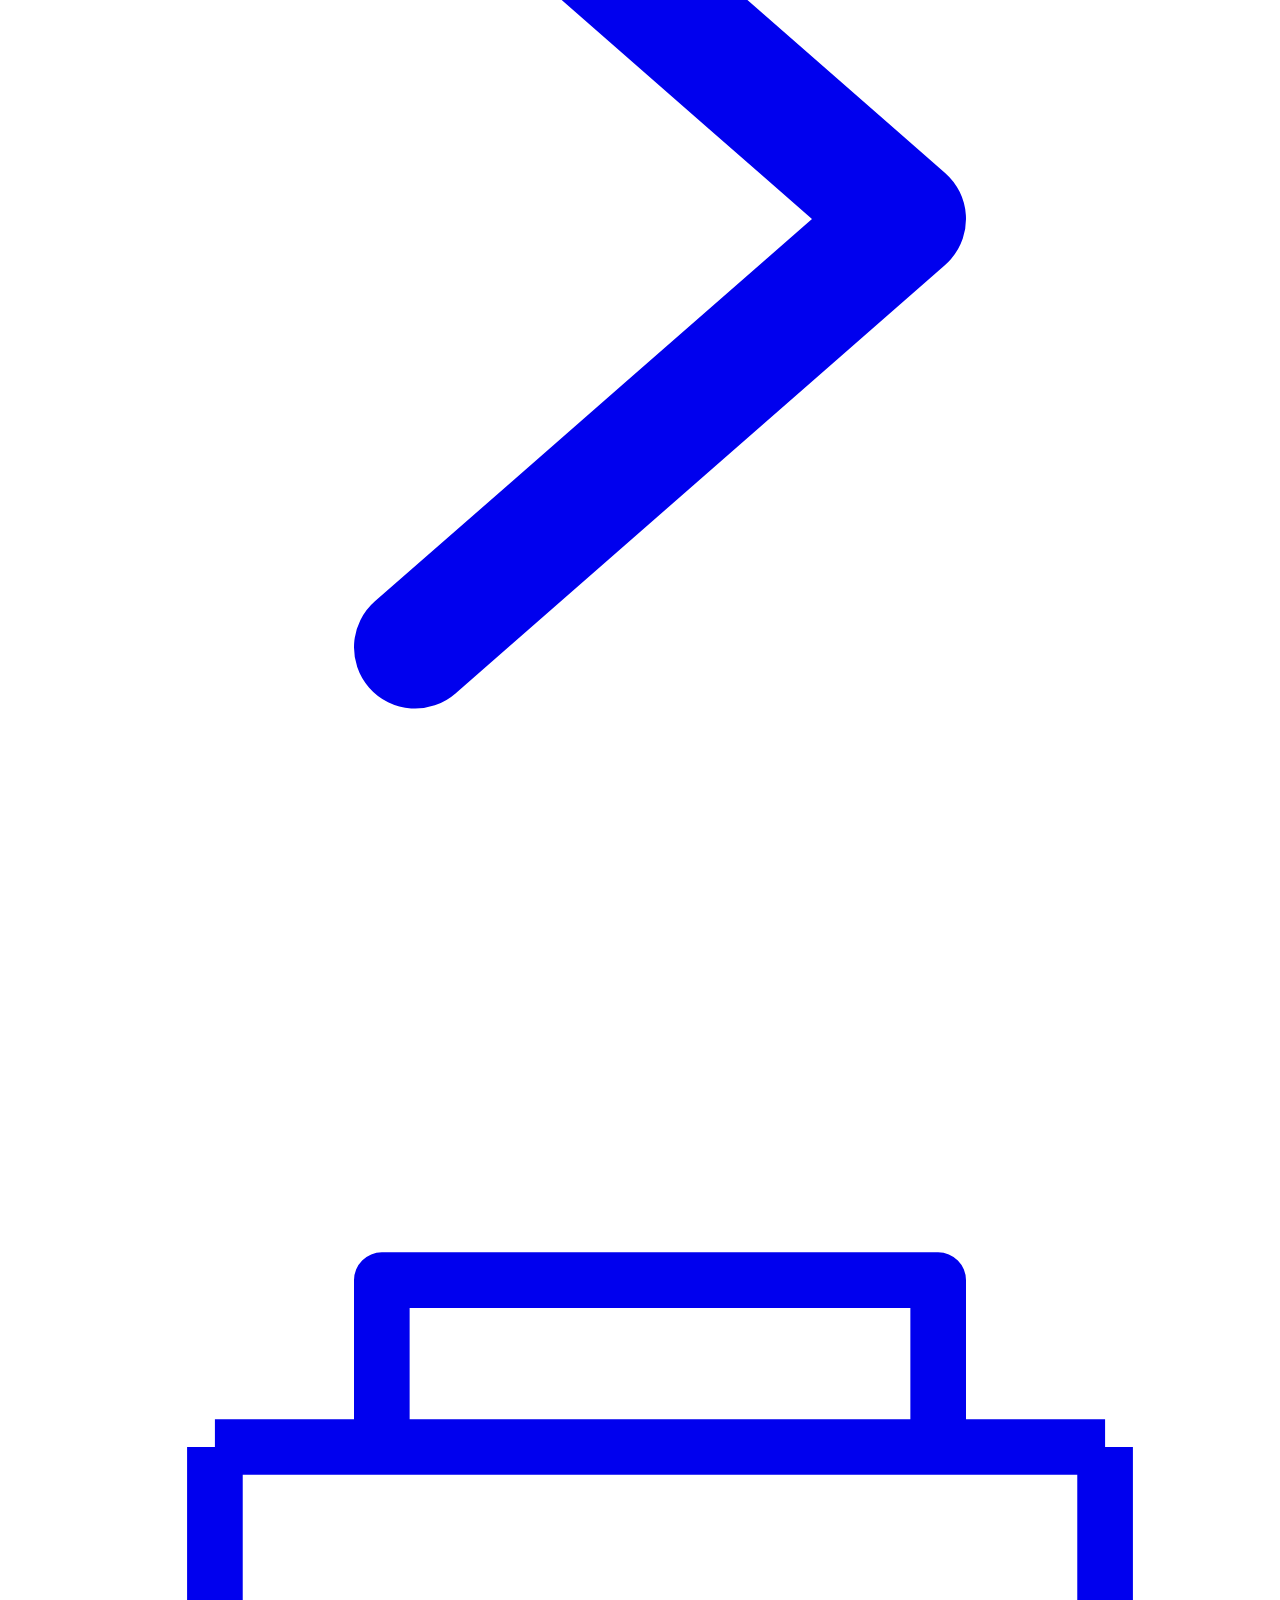
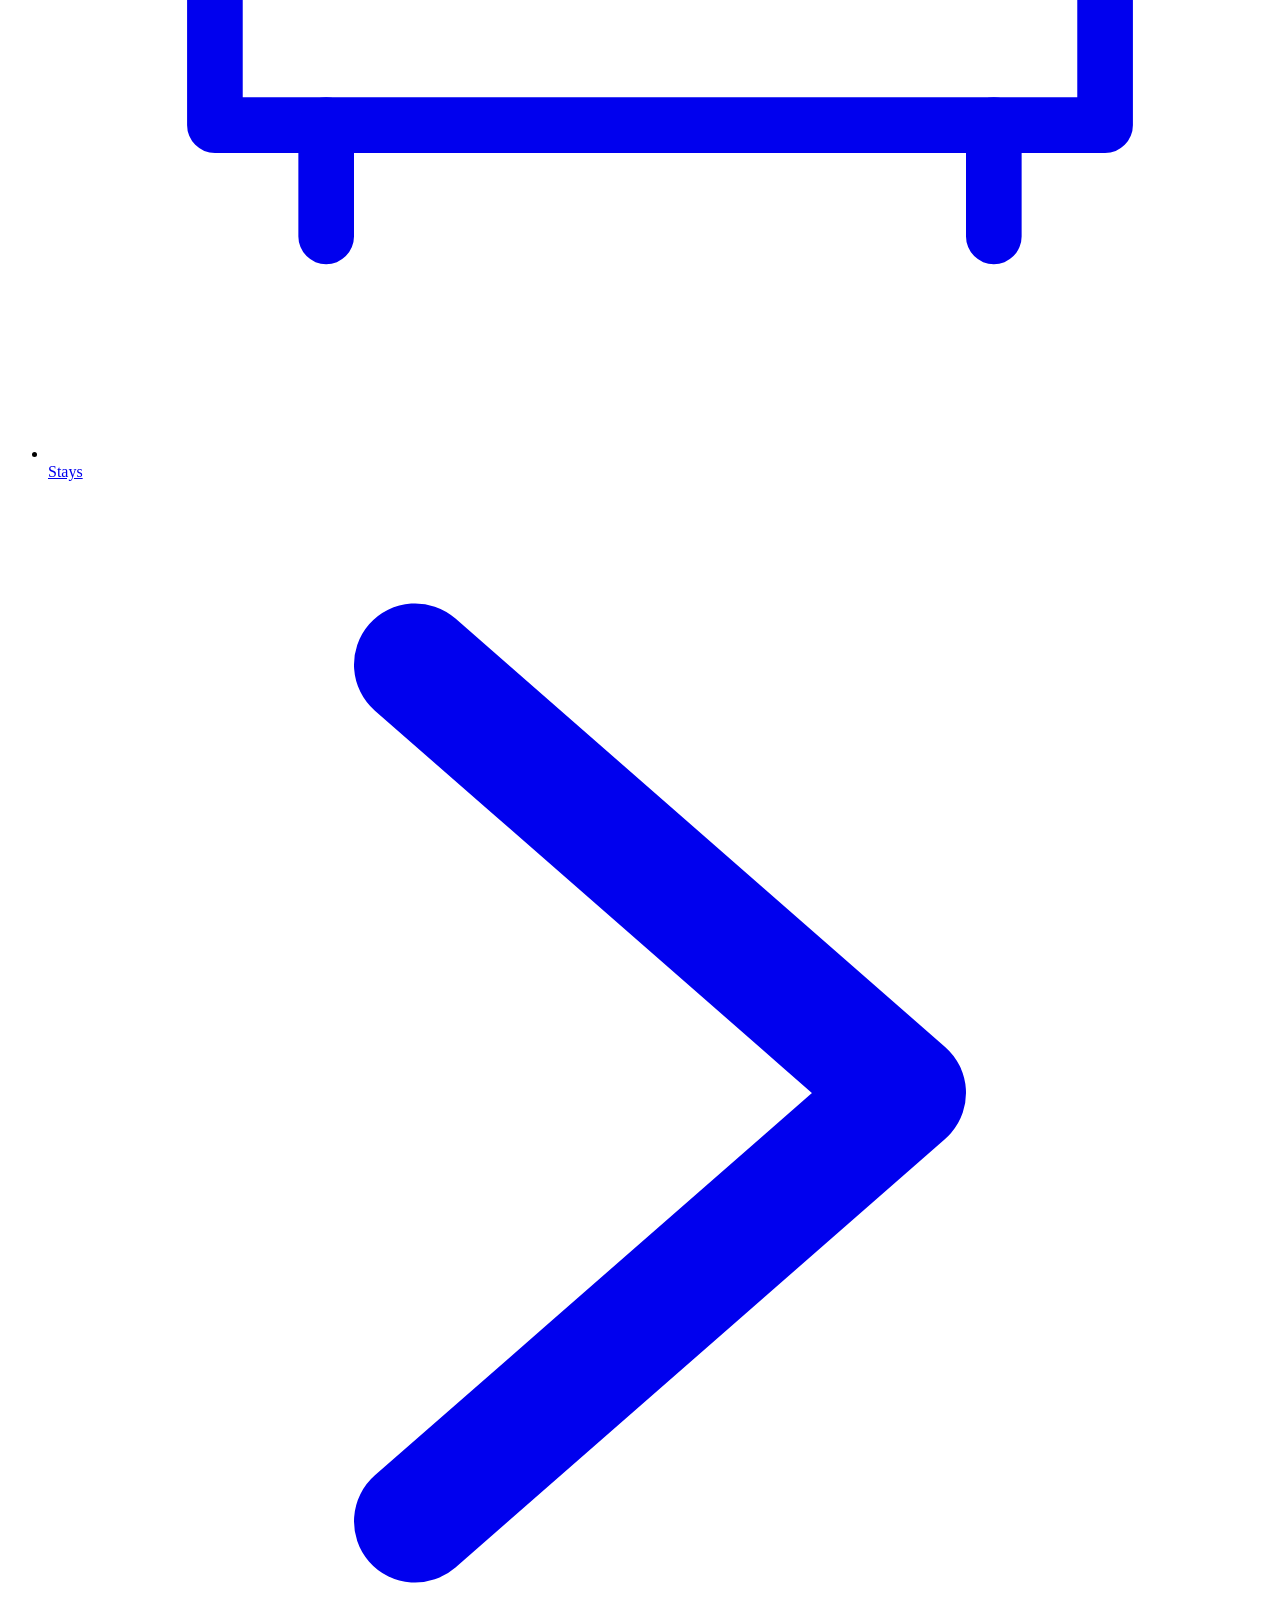
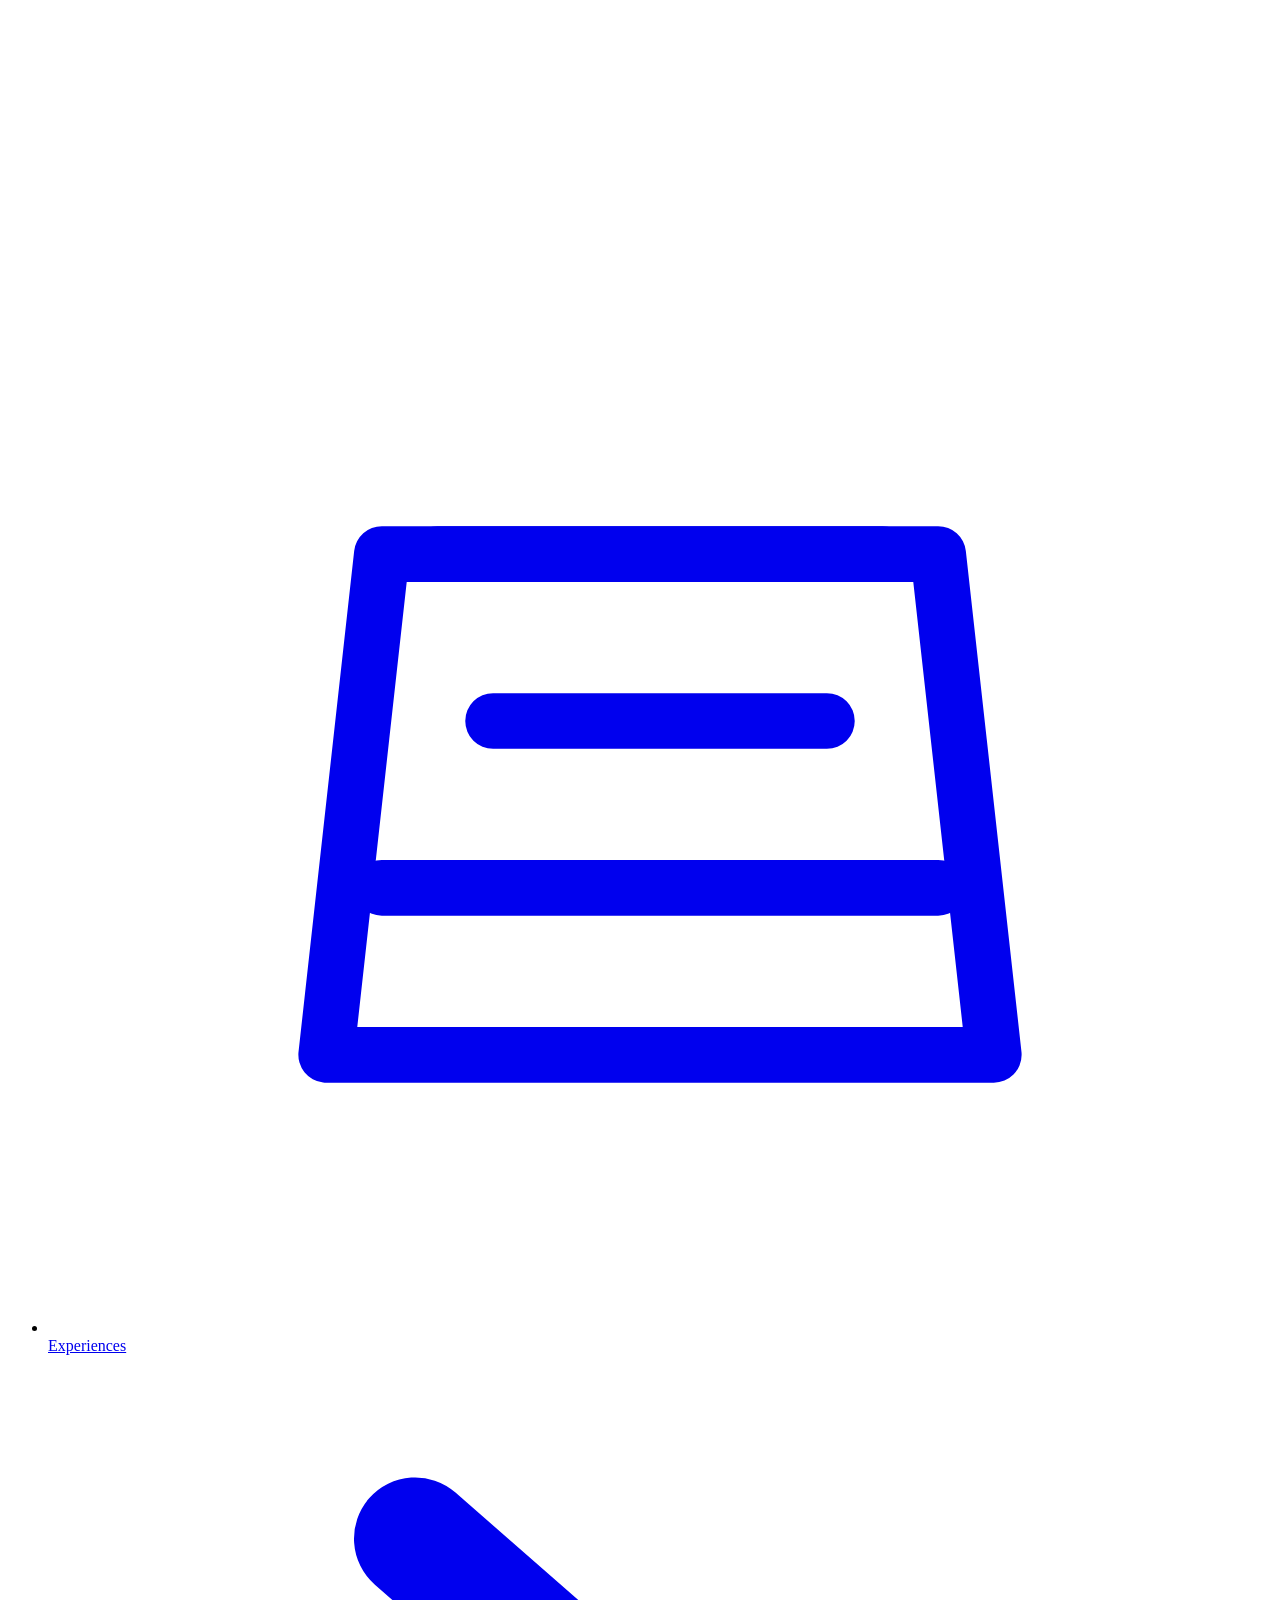
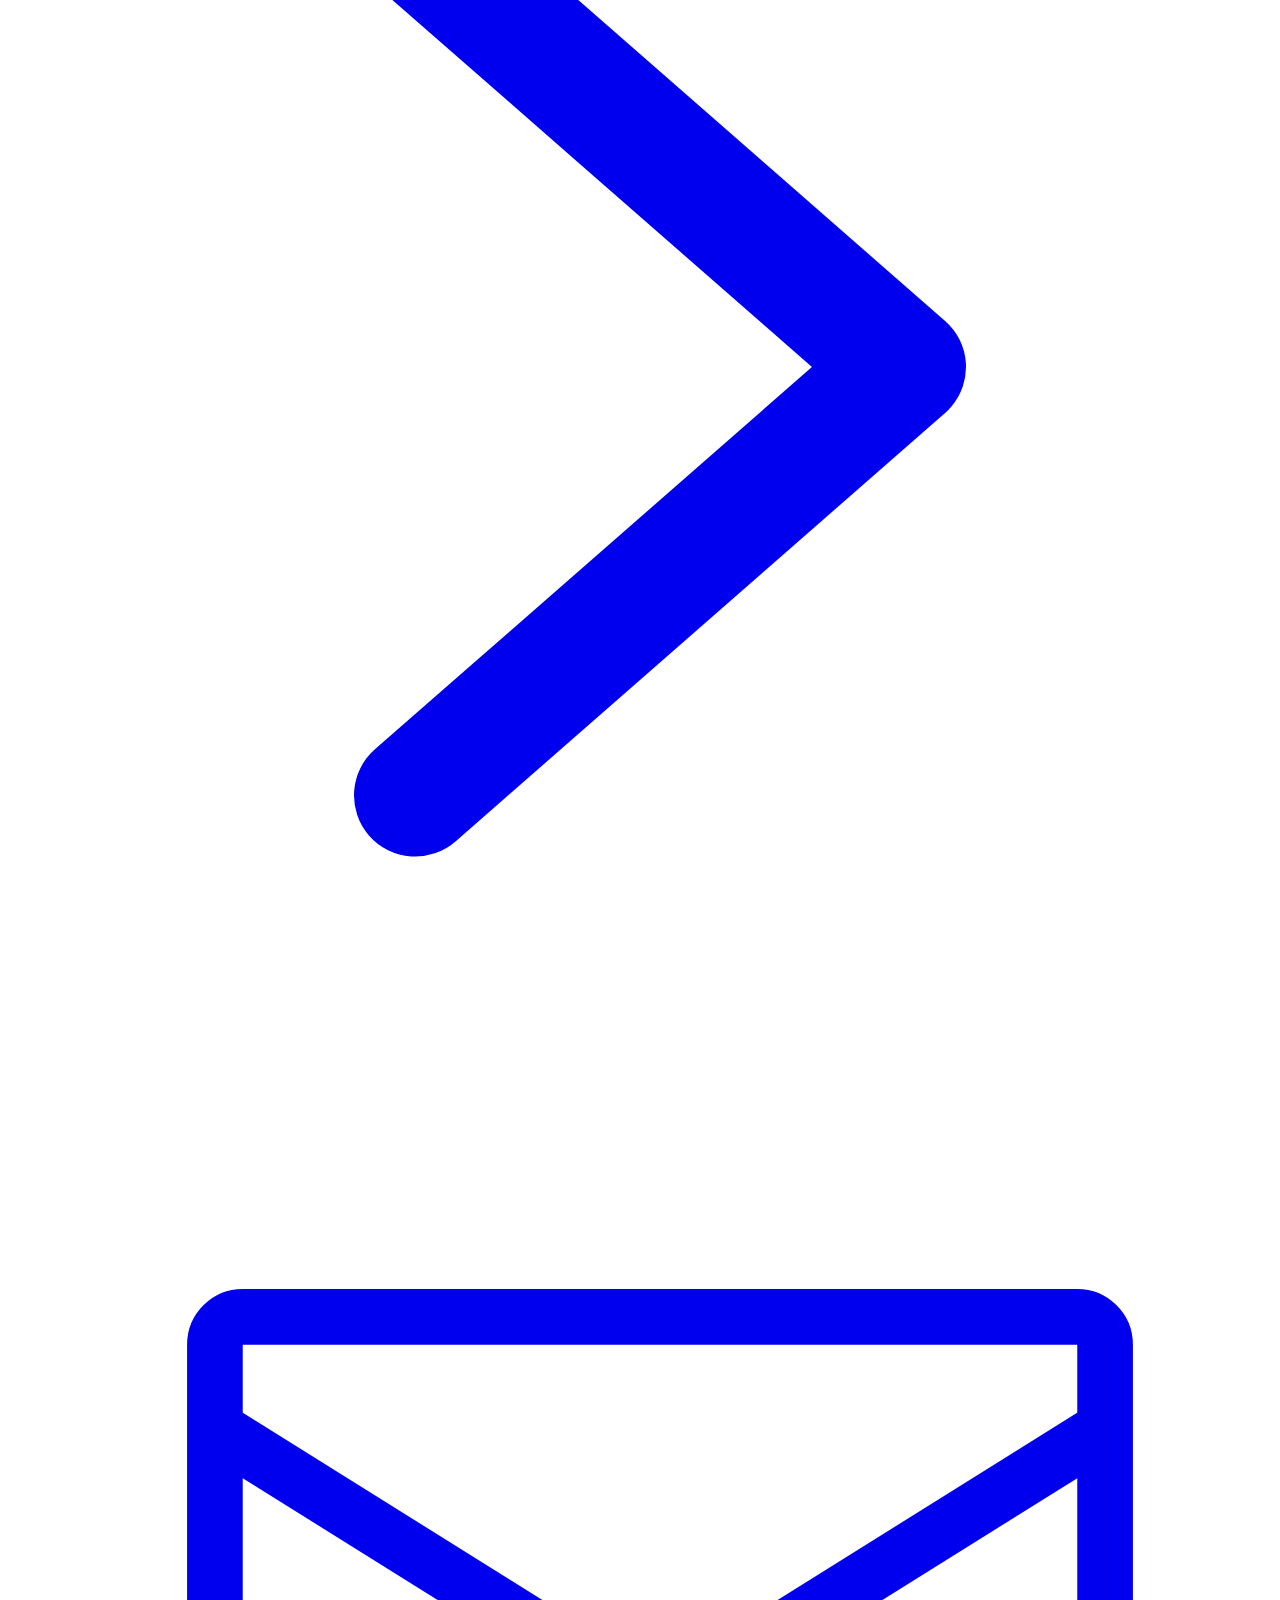
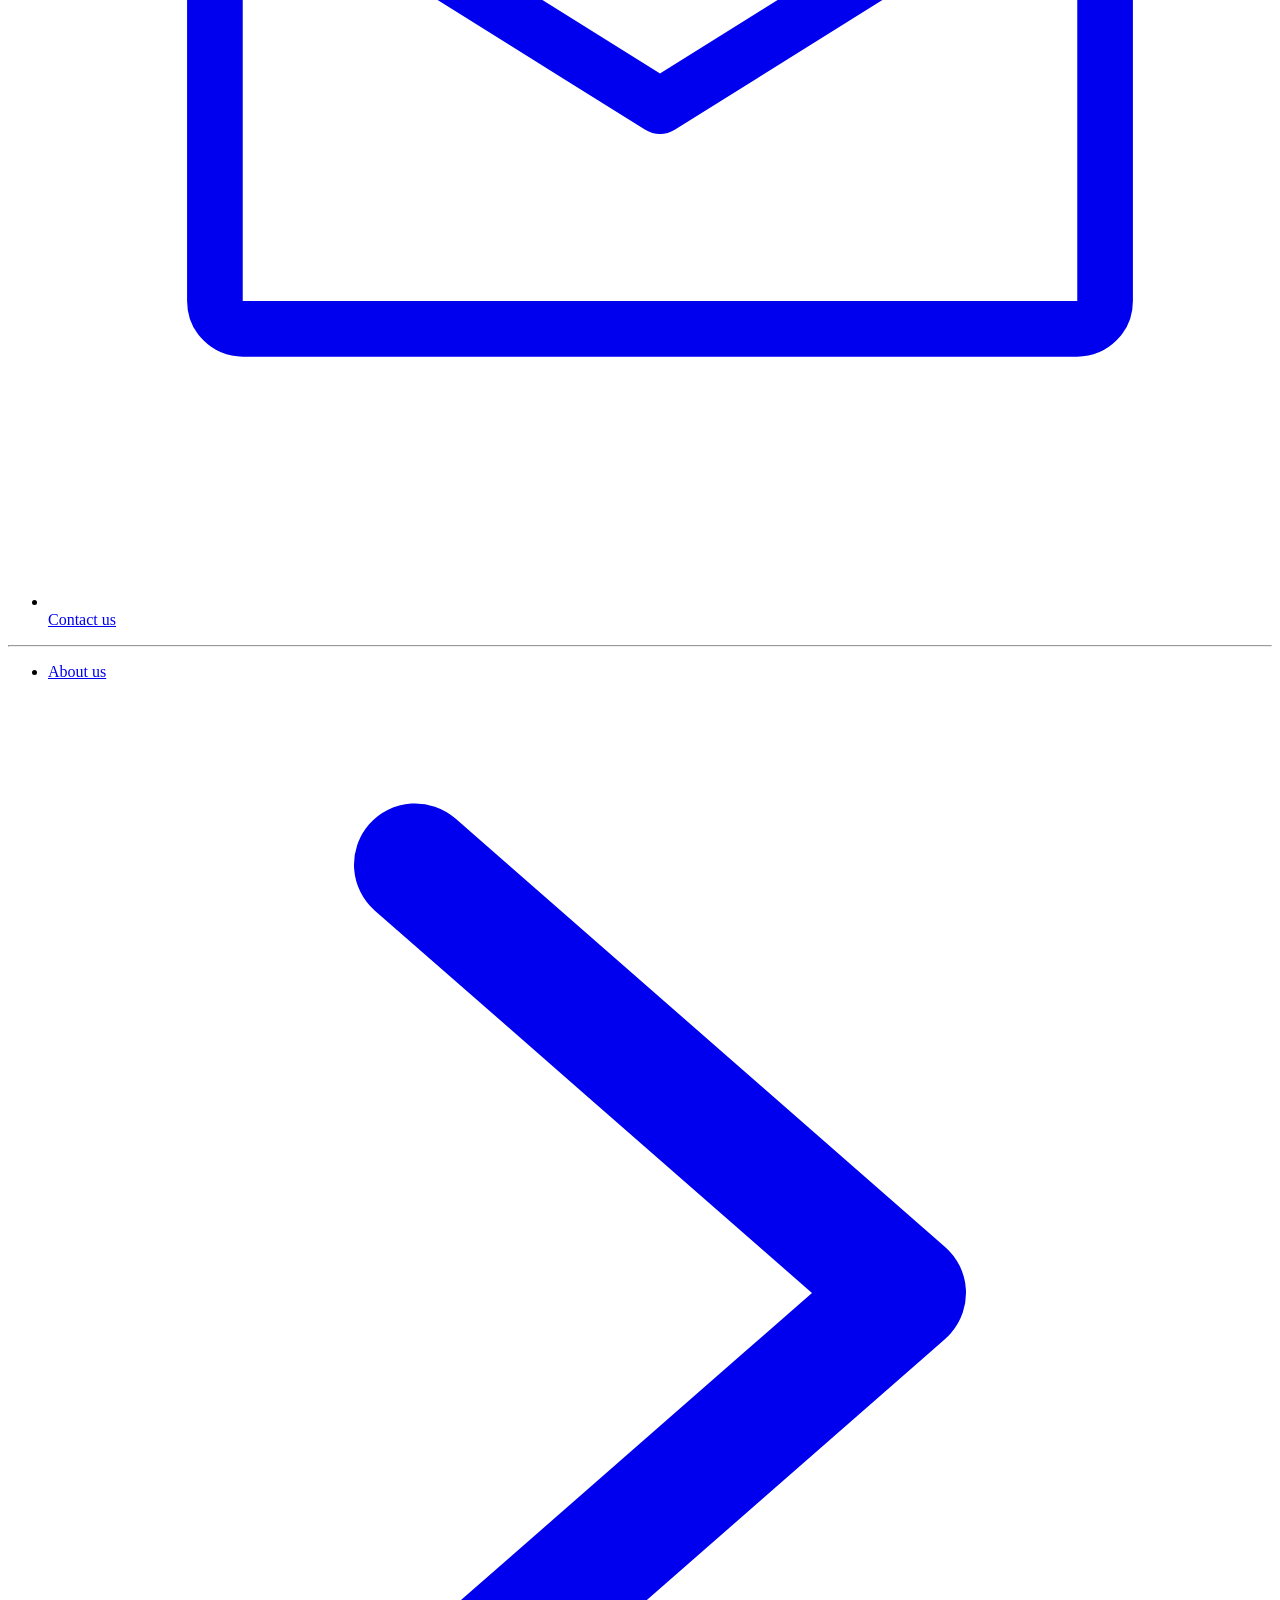
==== commit b0e6c11e: "Add files via upload" ====
--- a/index.html
+++ b/index.html
@@ -15,2674 +15,7 @@
 
     <title>Wabunka Curated Stays</title>
 
-    <style>
-      :root {
-        /* Color — dark mode */
-        --bg: #1a1a1a;
-        --bg-card: #1a1a1a;
-        --border: #f4f1ed;
-        --border-accent: #c6a86c;
-        --brown: #1a1a1a;
-        --gold: #c6a86c;
-        --cream: #f4f1ed;
-        --ink: rgba(244, 241, 237, 0.92);
-        --muted: rgba(244, 241, 237, 0.6);
-        --cardShadow: 0 18px 50px rgba(0, 0, 0, 0.7);
-
-        /* Typography */
-        --text-h1-size: 36px;
-        --text-h1-weight: 400;
-        --text-h1-lh: 48px;
-        --text-h1-ls: 0.5px;
-        --text-h2-size: 26px;
-        --text-h2-weight: 400;
-        --text-h2-lh: 40px;
-        --text-h2-ls: 0.5px;
-        --text-h3-size: 22px;
-        --text-h3-weight: 400;
-        --text-h3-lh: 32px;
-        --text-h3-ls: 0.5px;
-        --text-p1-size: 17px;
-        --text-p1-weight: 300;
-        --text-p1-lh: 24px;
-        --text-p2-size: 16px;
-        --text-p2-weight: 300;
-        --text-p2-lh: 20px;
-
-        /* Border radius */
-        --radius: 0px;
-        --radius-btn: 4px;
-        --radius-modal: 8px;
-
-        /* Motion */
-        --motion-hover: 150ms ease-out;
-        --motion-transition: 300ms ease-in-out;
-
-        /* Horizontal page gutter & content width */
-        --page-gutter: 120px;
-        --content-max: 1200px;
-      }
-
-      * {
-        box-sizing: border-box;
-      }
-
-      html {
-        scroll-behavior: smooth;
-        overflow-x: clip;
-      }
-
-      body {
-        margin: 0;
-        font-family: "Spectral", serif;
-        background: var(--bg);
-        color: var(--ink);
-        font-size: var(--text-p1-size);
-        font-weight: var(--text-p1-weight);
-        line-height: var(--text-p1-lh);
-      }
-
-      img {
-        display: block;
-        max-width: 100%;
-      }
-
-      h1,
-      h2,
-      h3 {
-        font-family: "Spectral", serif;
-        margin: 0;
-      }
-
-      h1 {
-        font-size: var(--text-h1-size);
-        font-weight: var(--text-h1-weight);
-        line-height: var(--text-h1-lh);
-        letter-spacing: var(--text-h1-ls);
-      }
-
-      h2 {
-        font-size: var(--text-h2-size);
-        font-weight: var(--text-h2-weight);
-        line-height: var(--text-h2-lh);
-        letter-spacing: var(--text-h2-ls);
-      }
-
-      h3 {
-        font-size: var(--text-h3-size);
-        font-weight: var(--text-h3-weight);
-        line-height: var(--text-h3-lh);
-        letter-spacing: var(--text-h3-ls);
-      }
-
-      p {
-        font-size: var(--text-p1-size);
-        font-weight: var(--text-p1-weight);
-        line-height: var(--text-p1-lh);
-        margin: 0;
-      }
-
-      .text-p2 {
-        font-size: var(--text-p2-size);
-        font-weight: var(--text-p2-weight);
-        line-height: var(--text-p2-lh);
-      }
-
-      a,
-      nav,
-      button {
-        font-family: "Spectral", serif;
-      }
-
-      .container {
-        width: min(var(--content-max), calc(100vw - 2 * var(--page-gutter)));
-        max-width: var(--content-max);
-        margin: 0 auto;
-        padding: 0;
-      }
-
-      /* Header (Wabunka) */
-      .site-header {
-        position: fixed;
-        top: 0;
-        left: 0;
-        right: 0;
-        z-index: 50;
-        background: linear-gradient(180deg, rgba(0, 0, 0, 0.16) 0%, rgba(0, 0, 0, 0) 100%);
-        border-bottom: none;
-        backdrop-filter: none;
-      }
-
-      .site-header .nav {
-        position: relative;
-      }
-
-      .site-header__inner {
-        display: flex;
-        align-items: center;
-        justify-content: space-between;
-        gap: 8px;
-        width: min(1440px, 100%);
-        max-width: 1440px;
-        height: 70px;
-        margin: 0 auto;
-        padding: 0 var(--page-gutter);
-      }
-
-      .logo {
-        display: inline-flex;
-        align-items: center;
-        flex-shrink: 0;
-        text-decoration: none;
-        color: var(--cream);
-      }
-
-      .logo__img {
-        display: block;
-        height: 20px;
-        width: auto;
-      }
-
-      .nav {
-        display: flex;
-        align-items: center;
-        justify-content: flex-end;
-        gap: 8px;
-        margin-left: auto;
-      }
-
-      .nav-link {
-        display: inline-flex;
-        align-items: center;
-        gap: 8px;
-        color: var(--cream);
-        text-decoration: none;
-        font-family: "Spectral", serif;
-        font-size: 14px;
-        font-weight: 400;
-        line-height: 1.2;
-        letter-spacing: 0.02em;
-        padding: 8px;
-        border-radius: 0;
-        transition: opacity var(--motion-hover);
-        white-space: nowrap;
-      }
-
-      .nav-link:hover {
-        opacity: 0.82;
-        background: transparent;
-        color: var(--cream);
-      }
-
-      .nav-link__icon {
-        display: inline-flex;
-        flex-shrink: 0;
-        width: 16px;
-        height: 16px;
-        color: inherit;
-      }
-
-      .nav-link__icon svg {
-        display: block;
-        width: 100%;
-        height: 100%;
-      }
-
-      .nav-toggle {
-        display: inline-flex;
-        flex-direction: column;
-        justify-content: center;
-        align-items: center;
-        gap: 6px;
-        width: 40px;
-        height: 40px;
-        margin: 0;
-        padding: 0;
-        appearance: none;
-        border: none;
-        background: transparent;
-        color: var(--cream);
-        cursor: pointer;
-        flex-shrink: 0;
-      }
-
-      .nav-toggle__bar {
-        display: block;
-        width: 22px;
-        height: 1px;
-        background: currentColor;
-        transition: transform var(--motion-hover), opacity var(--motion-hover);
-      }
-
-      /* Menu drawer panel (Wabunka) */
-      .nav-drawer {
-        position: fixed;
-        inset: 0;
-        z-index: 100;
-        display: flex;
-        justify-content: flex-end;
-        background: rgba(0, 0, 0, 0.35);
-        opacity: 0;
-        visibility: hidden;
-        pointer-events: none;
-        transition:
-          opacity var(--motion-transition),
-          visibility var(--motion-transition);
-      }
-
-      .nav-open .nav-drawer {
-        opacity: 1;
-        visibility: visible;
-        pointer-events: auto;
-      }
-
-      .nav-open {
-        overflow: hidden;
-      }
-
-      .nav-drawer__inner {
-        position: relative;
-        width: min(390px, 100vw);
-        height: 100%;
-        margin: 0;
-        padding: 72px 24px 48px;
-        background: #ffffff;
-        overflow-y: auto;
-        -webkit-overflow-scrolling: touch;
-        box-shadow: -4px 0 24px rgba(0, 0, 0, 0.12);
-        transform: translateX(100%);
-        transition: transform var(--motion-transition);
-      }
-
-      .nav-open .nav-drawer__inner {
-        transform: translateX(0);
-      }
-
-      .nav-drawer__close {
-        position: absolute;
-        top: 20px;
-        right: 20px;
-        display: inline-flex;
-        align-items: center;
-        justify-content: center;
-        width: 44px;
-        height: 44px;
-        padding: 0;
-        border: none;
-        background: transparent;
-        color: #1a1a1a;
-        cursor: pointer;
-      }
-
-      .nav-drawer__close svg {
-        display: block;
-        width: 20px;
-        height: 20px;
-      }
-
-      .nav-drawer__menu {
-        list-style: none;
-        margin: 0;
-        padding: 0;
-      }
-
-      .nav-drawer__divider {
-        border: none;
-        border-top: 1px solid #e5e5e5;
-        margin: 8px 0 16px;
-      }
-
-      .nav-drawer__item {
-        display: flex;
-        align-items: center;
-        justify-content: space-between;
-        gap: 16px;
-        width: 100%;
-        padding: 18px 0;
-        color: #1a1a1a;
-        text-decoration: none;
-        font-family: "Spectral", serif;
-        font-size: 17px;
-        font-weight: 400;
-        line-height: 1.35;
-        letter-spacing: 0.01em;
-        transition: opacity var(--motion-hover);
-      }
-
-      .nav-drawer__item:hover {
-        opacity: 0.65;
-      }
-
-      .nav-drawer__item-main {
-        display: inline-flex;
-        align-items: center;
-        gap: 16px;
-        min-width: 0;
-      }
-
-      .nav-drawer__icon {
-        display: inline-flex;
-        flex-shrink: 0;
-        width: 22px;
-        height: 22px;
-        color: #1a1a1a;
-      }
-
-      .nav-drawer__icon svg {
-        display: block;
-        width: 100%;
-        height: 100%;
-      }
-
-      .nav-drawer__chevron {
-        display: inline-flex;
-        flex-shrink: 0;
-        width: 10px;
-        height: 10px;
-        color: #1a1a1a;
-        opacity: 0.85;
-      }
-
-      .nav-drawer__chevron svg {
-        display: block;
-        width: 100%;
-        height: 100%;
-      }
-
-      .nav-drawer__follow {
-        display: flex;
-        align-items: center;
-        justify-content: space-between;
-        gap: 16px;
-        padding: 18px 0 8px;
-        color: #1a1a1a;
-        font-family: "Spectral", serif;
-        font-size: 17px;
-        font-weight: 400;
-        line-height: 1.35;
-      }
-
-      .nav-drawer__social {
-        display: inline-flex;
-        align-items: center;
-        gap: 20px;
-      }
-
-      .nav-drawer__social a {
-        display: inline-flex;
-        color: #1a1a1a;
-        transition: opacity var(--motion-hover);
-      }
-
-      .nav-drawer__social a:hover {
-        opacity: 0.65;
-      }
-
-      .nav-drawer__social svg {
-        display: block;
-        width: 22px;
-        height: 22px;
-      }
-
-      /* Hero */
-      .hero {
-        position: relative;
-        height: 100vh;
-        min-height: 100vh;
-        padding-top: 0;
-        display: block;
-        background: var(--brown);
-        overflow: hidden;
-      }
-
-      .hero__slideshow {
-        position: absolute;
-        inset: 0;
-        z-index: 0;
-        overflow: hidden;
-      }
-
-      .hero__slide {
-        position: absolute;
-        inset: 0;
-        opacity: 0;
-        transition: opacity 1.8s ease-in-out;
-        will-change: opacity;
-      }
-
-      .hero__slide.is-active {
-        opacity: 1;
-        z-index: 1;
-      }
-
-      .hero__slide img {
-        width: 100%;
-        height: 100%;
-        object-fit: cover;
-        object-position: center center;
-        display: block;
-        transform: scale(1.04);
-        filter: brightness(0.88);
-        transition: transform 7s ease-out, filter var(--motion-transition);
-      }
-
-      .hero__slide.is-active img {
-        transform: scale(1);
-      }
-
-      .hero__slideshow::after {
-        content: "";
-        position: absolute;
-        inset: 0;
-        z-index: 1;
-        pointer-events: none;
-        background: rgba(0, 0, 0, 0.2);
-      }
-
-      .hero::after {
-        content: "";
-        position: absolute;
-        inset: 0;
-        pointer-events: none;
-        z-index: 2;
-        background: linear-gradient(
-          180deg,
-          rgba(0, 0, 0, 0.15) 0%,
-          rgba(0, 0, 0, 0.32) 45%,
-          rgba(0, 0, 0, 0.68) 100%
-        );
-      }
-
-      @keyframes kv-text-in {
-        from {
-          opacity: 0;
-          transform: translateY(22px);
-        }
-        to {
-          opacity: 1;
-          transform: translateY(0);
-        }
-      }
-
-      @keyframes kv-scroll-in {
-        from {
-          opacity: 0;
-        }
-        to {
-          opacity: 1;
-        }
-      }
-
-      .hero-inner .kv-copy,
-      .hero-inner .kv-side p,
-      .hero-inner .hero-actions .btn {
-        opacity: 0;
-        animation: kv-text-in 1s ease-out forwards;
-      }
-
-      .hero-inner .kv-copy {
-        animation-delay: 0.4s;
-      }
-
-      .hero-inner .kv-side p {
-        animation-delay: 0.62s;
-      }
-
-      .hero-inner .hero-actions .btn:nth-child(1) {
-        animation-delay: 0.84s;
-      }
-
-      .hero-inner .hero-actions .btn:nth-child(2) {
-        animation-delay: 1s;
-      }
-
-      .hero .kv-scroll {
-        opacity: 0;
-        animation: kv-scroll-in 0.85s ease-out 1.18s forwards, kv-float 2.35s ease-in-out 2.35s infinite;
-      }
-
-      .hero-inner {
-        position: absolute;
-        bottom: 0;
-        left: 50%;
-        z-index: 3;
-        display: grid;
-        grid-template-columns: minmax(0, 1fr) minmax(0, 1fr);
-        gap: 60px;
-        align-items: flex-end;
-        width: min(var(--content-max), calc(100vw - 2 * var(--page-gutter)));
-        max-width: var(--content-max);
-        margin: 0;
-        padding: 0 0 80px;
-        transform: translateX(-50%);
-      }
-
-      .eyebrow {
-        display: inline-flex;
-        gap: 10px;
-        align-items: center;
-        color: rgba(244, 241, 237, 0.9);
-        font-size: 13px;
-        letter-spacing: 0.18em;
-        text-transform: uppercase;
-        margin-bottom: 16px;
-      }
-
-      .eyebrow::before {
-        content: "";
-        width: 44px;
-        height: 1px;
-        background: linear-gradient(90deg, rgba(198, 168, 108, 0.95), rgba(198, 168, 108, 0.25));
-      }
-
-      .hero h1 {
-        font-family: "Spectral", serif;
-        color: var(--cream);
-        font-size: var(--text-h1-size);
-        line-height: var(--text-h1-lh);
-        font-weight: var(--text-h1-weight);
-        font-style: normal;
-        max-width: 580px;
-        white-space: normal;
-        word-break: normal;
-        overflow-wrap: normal;
-        letter-spacing: var(--text-h1-ls);
-      }
-
-      .hero .kv-copy h1 {
-        font-size: calc(58px - 10pt);
-        line-height: 1.15;
-        max-width: 720px;
-        letter-spacing: 0.02em;
-        font-weight: 300;
-      }
-
-      .kv-copy {
-        min-width: 0;
-      }
-
-      .kv-side {
-        display: flex;
-        flex-direction: column;
-        justify-content: flex-end;
-        align-items: flex-start;
-        min-width: 0;
-        margin-left: auto;
-        max-width: 420px;
-      }
-
-      .kv-side p {
-        margin: 0;
-        color: var(--muted);
-        font-size: var(--text-p2-size);
-        font-weight: var(--text-p2-weight);
-        line-height: var(--text-p2-lh);
-        max-width: 360px;
-        text-align: left;
-      }
-
-      .kv-side .hero-actions {
-        justify-content: flex-start;
-      }
-
-      .hero-actions {
-        display: flex;
-        flex-wrap: wrap;
-        gap: 14px;
-        margin-top: 32px;
-      }
-
-      .btn {
-        display: inline-flex;
-        align-items: center;
-        justify-content: center;
-        gap: 10px;
-        border-radius: var(--radius-btn);
-        padding: 12px 18px;
-        text-decoration: none;
-        font-size: var(--text-p2-size);
-        font-weight: var(--text-p2-weight);
-        line-height: var(--text-p2-lh);
-        letter-spacing: 0.02em;
-        transition: background var(--motion-hover), border-color var(--motion-hover), color var(--motion-hover);
-        user-select: none;
-        cursor: pointer;
-      }
-
-      .btn--cream {
-        background: rgba(244, 241, 237, 0.08);
-        border: 1px solid rgba(244, 241, 237, 0.35);
-        color: rgba(244, 241, 237, 0.95);
-      }
-
-      .btn--cream:hover {
-        background: rgba(244, 241, 237, 0.12);
-        border-color: rgba(198, 168, 108, 0.5);
-      }
-
-      .btn--gold {
-        background: var(--gold);
-        border: 1px solid var(--border-accent);
-        color: var(--bg);
-        box-shadow: 0 14px 40px rgba(198, 168, 108, 0.22);
-      }
-
-      .btn--gold:hover {
-        background: #d4b87a;
-        border-color: #d4b87a;
-      }
-
-      /* Hero gallery */
-      .hero-gallery {
-        display: grid;
-        grid-template-columns: repeat(2, 1fr);
-        grid-auto-rows: 140px;
-        gap: 14px;
-        align-self: stretch;
-      }
-
-      .hero-tile {
-        position: relative;
-        border-radius: var(--radius);
-        overflow: hidden;
-        border: 1px solid rgba(244, 241, 237, 0.18);
-        background: var(--bg-card);
-      }
-
-      .hero-tile img {
-        width: 100%;
-        height: 100%;
-        object-fit: cover;
-        transform: scale(1.02);
-        transition: transform var(--motion-transition);
-      }
-
-      .hero-tile:hover img {
-        transform: scale(1.09);
-      }
-
-      .hero-tile.tile-1 {
-        grid-column: 1 / -1;
-        grid-row: 1 / span 2;
-      }
-
-      .hero-tile.tile-2 {
-        grid-column: 1;
-      }
-
-      .hero-tile.tile-3 {
-        grid-column: 2;
-      }
-
-      /* Scroll hint arrow */
-      .kv-scroll {
-        position: absolute;
-        left: 50%;
-        bottom: 22px;
-        transform: translateX(-50%);
-        z-index: 4;
-        width: 58px;
-        height: 58px;
-        border-radius: var(--radius-btn);
-        border: 1px solid rgba(198, 168, 108, 0.42);
-        background: rgba(26, 26, 26, 0.65);
-        color: rgba(244, 241, 237, 0.95);
-        display: inline-flex;
-        align-items: center;
-        justify-content: center;
-        text-decoration: none;
-        transition: background var(--motion-hover), border-color var(--motion-hover);
-      }
-
-      .kv-scroll:hover {
-        background: rgba(198, 168, 108, 0.2);
-        border-color: rgba(198, 168, 108, 0.75);
-      }
-
-      .kv-scroll svg {
-        width: 22px;
-        height: 22px;
-      }
-
-      @keyframes kv-float {
-        0%,
-        100% {
-          transform: translateX(-50%) translateY(0);
-        }
-        50% {
-          transform: translateX(-50%) translateY(-10px);
-        }
-      }
-
-      /* Sections */
-      .section {
-        padding: 86px 0;
-      }
-
-      .section--tight {
-        padding: 66px 0;
-      }
-
-      .section-head {
-        display: flex;
-        align-items: baseline;
-        justify-content: space-between;
-        gap: 18px;
-        margin-bottom: 34px;
-      }
-
-      .section-head h2 {
-        font-size: var(--text-h2-size);
-        line-height: var(--text-h2-lh);
-        letter-spacing: var(--text-h2-ls);
-        font-weight: var(--text-h2-weight);
-      }
-
-      .section-head p {
-        margin: 0;
-        color: var(--muted);
-        max-width: 52ch;
-        font-size: var(--text-p2-size);
-        font-weight: var(--text-p2-weight);
-        line-height: var(--text-p2-lh);
-      }
-
-      /* Philosophy / intro cards */
-      .philosophy {
-        background: #1a1a1a;
-      }
-
-      .philosophy.section {
-        padding-bottom: 0;
-      }
-
-      .philosophy + .iconic-stays-section {
-        margin-top: 120px;
-      }
-
-      .intro-cards-head {
-        text-align: center;
-        max-width: 900px;
-        margin: 0 auto 100px;
-      }
-
-      .intro-cards-head h2 {
-        font-family: "Spectral", serif;
-        font-size: var(--text-h2-size);
-        line-height: var(--text-h2-lh);
-        font-weight: var(--text-h2-weight);
-        letter-spacing: var(--text-h2-ls);
-        text-align: center;
-        max-width: 600px;
-        margin-left: auto;
-        margin-right: auto;
-      }
-
-      .intro-cards-head .lead {
-        margin: 20px auto 0;
-        color: var(--muted);
-        font-size: var(--text-p1-size);
-        font-weight: var(--text-p1-weight);
-        line-height: var(--text-p1-lh);
-        max-width: 76ch;
-      }
-
-      .intro-card-grid {
-        display: grid;
-        grid-template-columns: repeat(3, minmax(0, 1fr));
-        gap: 20px;
-      }
-
-      .intro-card {
-        border-radius: 0;
-        overflow: hidden;
-        background: var(--bg-card);
-        border: 1px solid rgba(244, 241, 237, 0.18);
-        box-shadow: 0 18px 50px rgba(0, 0, 0, 0.4);
-        cursor: default;
-        pointer-events: none;
-      }
-
-      .intro-card__media {
-        height: 320px;
-        overflow: hidden;
-        background: rgba(255, 255, 255, 0.02);
-        border-radius: 0;
-      }
-
-      .intro-card__media img {
-        width: 100%;
-        height: 100%;
-        object-fit: cover;
-      }
-
-      .intro-card .intro-card__media img {
-        transform: none !important;
-        transition: none !important;
-      }
-
-      .intro-card__body {
-        padding: 22px 20px 24px;
-      }
-
-      .intro-card__body h3 {
-        font-size: var(--text-h3-size);
-        font-weight: var(--text-h3-weight);
-        line-height: var(--text-h3-lh);
-        letter-spacing: var(--text-h3-ls);
-        color: var(--cream);
-      }
-
-      .intro-card__body p {
-        margin: 14px 0 0;
-        color: var(--muted);
-        font-size: var(--text-p2-size);
-        font-weight: var(--text-p2-weight);
-        line-height: var(--text-p2-lh);
-      }
-
-      /* Stays */
-      .stays {
-        background: radial-gradient(900px 380px at 20% 0%, rgba(198, 168, 108, 0.18), transparent 55%);
-      }
-
-      .stay-grid {
-        display: grid;
-        gap: 22px;
-      }
-
-      .stay-card {
-        position: relative;
-        border-radius: var(--radius);
-        overflow: hidden;
-        background: #000;
-        box-shadow: var(--cardShadow);
-        border: 1px solid rgba(244, 241, 237, 0.08);
-        transform: translateZ(0);
-      }
-
-      /* Scroll reveal (sections) */
-      .reveal {
-        opacity: 0;
-        transform: translateY(22px);
-        transition:
-          opacity 0.9s ease-out,
-          transform 0.9s ease-out;
-        transition-delay: var(--reveal-delay, 0ms);
-      }
-
-      .reveal.is-visible {
-        opacity: 1;
-        transform: translateY(0);
-      }
-
-      .stay-media {
-        /* 要件: 高さ60vh以上で大きく表示 */
-        height: 60vh;
-        min-height: 60vh;
-        width: 100%;
-      }
-
-      .stay-media img {
-        width: 100%;
-        height: 100%;
-        object-fit: cover;
-        transform: scale(1.04);
-        transition: transform var(--motion-transition);
-        filter: saturate(1.02) contrast(1.03);
-      }
-
-      .stay-overlay {
-        position: absolute;
-        inset: auto 0 0 0;
-        padding: 18px 18px 16px;
-        display: flex;
-        align-items: flex-end;
-        justify-content: space-between;
-        gap: 16px;
-        background: linear-gradient(180deg, rgba(0, 0, 0, 0) 0%, rgba(0, 0, 0, 0.68) 35%, rgba(0, 0, 0, 0.78) 100%);
-      }
-
-      .stay-title {
-        color: var(--cream);
-        font-size: var(--text-h3-size);
-        font-weight: var(--text-h3-weight);
-        line-height: var(--text-h3-lh);
-        letter-spacing: var(--text-h3-ls);
-      }
-
-      .stay-location {
-        margin-top: 6px;
-        color: rgba(244, 241, 237, 0.78);
-        font-size: var(--text-p2-size);
-        font-weight: var(--text-p2-weight);
-        line-height: var(--text-p2-lh);
-        letter-spacing: 0.02em;
-      }
-
-      .stay-arrow {
-        position: relative;
-        border-radius: var(--radius-btn);
-        border: 1px solid rgba(244, 241, 237, 0.35);
-        background: rgba(26, 26, 26, 0.18);
-        color: rgba(244, 241, 237, 0.95);
-        width: 46px;
-        height: 46px;
-        display: inline-flex;
-        align-items: center;
-        justify-content: center;
-        cursor: pointer;
-        transition: border-color var(--motion-hover), background var(--motion-hover), color var(--motion-hover);
-        flex: 0 0 auto;
-      }
-
-      .stay-arrow svg {
-        width: 22px;
-        height: 22px;
-        transition: transform var(--motion-hover);
-      }
-
-      .stay-card:hover .stay-media img {
-        transform: scale(1.12);
-      }
-
-      .stay-card:hover .stay-arrow {
-        background: var(--gold);
-        border-color: var(--border-accent);
-        color: var(--bg);
-      }
-
-      .stay-card:hover .stay-arrow svg {
-        transform: translateX(2px);
-      }
-
-      /* Features */
-      .features {
-        background: #1a1a1a;
-      }
-
-      .feature-row {
-        display: grid;
-        grid-template-columns: repeat(3, 1fr);
-        gap: 18px;
-      }
-
-      .feature-card {
-        border-radius: var(--radius);
-        border: 1px solid rgba(244, 241, 237, 0.2);
-        background: var(--bg-card);
-        padding: 22px 18px;
-        min-height: 190px;
-      }
-
-      .feature-card h3 {
-        font-size: var(--text-h3-size);
-        font-weight: var(--text-h3-weight);
-        line-height: var(--text-h3-lh);
-        letter-spacing: var(--text-h3-ls);
-        color: var(--cream);
-      }
-
-      .feature-card p {
-        margin: 12px 0 0 0;
-        color: var(--muted);
-        font-size: var(--text-p2-size);
-        font-weight: var(--text-p2-weight);
-        line-height: var(--text-p2-lh);
-      }
-
-      .feature-card::after {
-        content: "";
-        display: block;
-        margin-top: 18px;
-        height: 1px;
-        background: linear-gradient(90deg, rgba(198, 168, 108, 0.7), rgba(198, 168, 108, 0.12), transparent);
-      }
-
-      /* CTA */
-      .cta.section {
-        position: relative;
-        min-height: 560px;
-        padding: 120px 0;
-        display: flex;
-        align-items: center;
-        background-color: #1a1a1a;
-        background-image: url("./image/gokayama.png");
-        background-size: cover;
-        background-position: center;
-        background-repeat: no-repeat;
-      }
-
-      .cta::before {
-        content: "";
-        position: absolute;
-        inset: 0;
-        background: rgba(0, 0, 0, 0.55);
-        pointer-events: none;
-      }
-
-      .cta > .container {
-        position: relative;
-        z-index: 1;
-        width: 100%;
-      }
-
-      .cta-inner {
-        max-width: 640px;
-        margin: 0 auto;
-        padding: 0;
-        text-align: center;
-        border: none;
-        background: transparent;
-        box-shadow: none;
-      }
-
-      .cta-label {
-        margin: 0 0 20px;
-        font-size: 11px;
-        letter-spacing: 0.14em;
-        text-transform: uppercase;
-        color: #c6a86c;
-      }
-
-      .cta-inner h2 {
-        margin: 0;
-        font-family: "Spectral", serif;
-        font-size: clamp(36px, 4.5vw, 52px);
-        line-height: 1.2;
-        letter-spacing: 0.02em;
-        font-weight: 300;
-        color: var(--cream);
-      }
-
-      .cta-inner .cta-lead {
-        margin: 28px auto 0;
-        max-width: 52ch;
-        color: rgba(255, 255, 255, 0.78);
-        font-size: var(--text-p1-size);
-        font-weight: var(--text-p1-weight);
-        line-height: 1.85;
-      }
-
-      .cta-actions {
-        display: flex;
-        justify-content: center;
-        gap: 14px;
-        flex-wrap: wrap;
-        margin-top: 40px;
-      }
-
-      .cta-actions .btn--cta-primary {
-        text-transform: uppercase;
-        letter-spacing: 0.12em;
-        font-size: 12px;
-        padding: 14px 28px;
-        background: transparent;
-        border: 1px solid rgba(198, 168, 108, 0.85);
-        color: #c6a86c;
-        box-shadow: none;
-      }
-
-      .cta-actions .btn--cta-primary:hover {
-        background: rgba(198, 168, 108, 0.12);
-        border-color: #c6a86c;
-        color: #d4b87a;
-      }
-
-      .cta-actions .btn--cta-secondary {
-        text-transform: uppercase;
-        letter-spacing: 0.1em;
-        font-size: 12px;
-        padding: 14px 28px;
-        background: transparent;
-        border: 1px solid rgba(244, 241, 237, 0.35);
-        color: rgba(244, 241, 237, 0.9);
-      }
-
-      .cta-actions .btn--cta-secondary:hover {
-        background: rgba(244, 241, 237, 0.08);
-        border-color: rgba(244, 241, 237, 0.55);
-      }
-
-      @media (max-width: 820px) {
-        .cta.section {
-          min-height: 480px;
-          padding: 88px 0;
-        }
-
-        .cta-inner .cta-lead {
-          font-size: 15px;
-          line-height: 1.75;
-        }
-      }
-
-      /* Map interaction section */
-      .map-interaction-section {
-        background: #1a1a1a;
-        color: rgba(255, 255, 255, 0.86);
-        padding-top: 0;
-        padding-bottom: 0;
-      }
-
-      .map-interaction-section > .container {
-        display: block;
-        text-align: start;
-        width: min(var(--content-max), calc(100vw - 2 * var(--page-gutter)));
-        max-width: var(--content-max);
-      }
-
-      .map-tabs {
-        display: grid;
-        grid-template-columns: 1fr 1fr;
-        border-bottom: 1px solid rgba(198, 168, 108, 0.25);
-        margin-bottom: 32px;
-      }
-
-      .map-tab {
-        appearance: none;
-        background: transparent;
-        border: none;
-        border-bottom: 2px solid transparent;
-        color: rgba(255, 255, 255, 0.45);
-        padding: 18px 0;
-        font-family: "Spectral", serif;
-        font-size: 15px;
-        letter-spacing: 0.06em;
-        cursor: pointer;
-        margin-bottom: -1px;
-        text-align: center;
-        width: 100%;
-        transition: color var(--motion-hover), border-color var(--motion-hover);
-      }
-
-      .map-tab:hover {
-        color: rgba(255, 255, 255, 0.75);
-      }
-
-      .map-tab.is-active {
-        color: rgba(255, 255, 255, 0.95);
-        border-bottom: 2px solid var(--border-accent);
-        font-weight: var(--text-h2-weight);
-        background: transparent;
-      }
-
-      .map-hint {
-        margin: 16px 0 0;
-        font-size: 13px;
-        color: rgba(255, 255, 255, 0.55);
-        line-height: 1.8;
-      }
-
-      /* Footer */
-      footer {
-        background: var(--brown);
-        color: rgba(244, 241, 237, 0.88);
-        padding: 34px 0 44px;
-        border-top: 1px solid rgba(198, 168, 108, 0.2);
-      }
-
-      .footer-inner {
-        display: flex;
-        justify-content: space-between;
-        align-items: flex-end;
-        gap: 18px;
-        flex-wrap: wrap;
-      }
-
-      .footer-note {
-        margin: 0;
-        font-size: 13px;
-        line-height: 1.8;
-        color: rgba(244, 241, 237, 0.72);
-      }
-
-      .footer-links {
-        display: flex;
-        gap: 14px;
-        flex-wrap: wrap;
-      }
-
-      .footer-links a {
-        color: rgba(244, 241, 237, 0.85);
-        text-decoration: none;
-        font-size: 13px;
-        padding: 10px 10px;
-        border-radius: var(--radius-btn);
-        border: 1px solid rgba(244, 241, 237, 0.2);
-        background: var(--bg-card);
-        transition: border-color var(--motion-hover);
-      }
-
-      .footer-links a:hover {
-        border-color: rgba(198, 168, 108, 0.35);
-      }
-
-      /* Theme grid (Curated Stays) */
-      .theme-grid-section {
-        width: 100%;
-        margin: 0 0 28px;
-        padding: 0;
-      }
-
-      .theme-grid {
-        display: grid;
-        grid-template-columns: 1fr 1fr;
-        grid-template-rows: 1fr 1fr;
-        gap: 4px;
-        aspect-ratio: 16 / 9;
-      }
-
-      .theme-card {
-        position: relative;
-        overflow: hidden;
-        display: block;
-        text-decoration: none;
-        cursor: pointer;
-        color: #ffffff;
-      }
-
-      .theme-card:focus-visible {
-        outline: 2px solid var(--gold);
-        outline-offset: 3px;
-        z-index: 1;
-      }
-
-      .theme-card img {
-        width: 100%;
-        height: 100%;
-        object-fit: cover;
-        display: block;
-        transition: transform var(--motion-transition);
-      }
-
-      .theme-card:hover img {
-        transform: scale(1.05);
-      }
-
-      .theme-card-overlay {
-        position: absolute;
-        inset: 0;
-        display: flex;
-        align-items: center;
-        justify-content: center;
-        padding: 18px 22px;
-        text-align: center;
-        background: rgba(0, 0, 0, 0.48);
-        color: #ffffff;
-        font-family: ui-sans-serif, system-ui, -apple-system, "Segoe UI", sans-serif;
-      }
-
-      .theme-card-title {
-        font-size: var(--text-p2-size);
-        font-weight: var(--text-p2-weight);
-        line-height: var(--text-p2-lh);
-        margin: 0;
-        max-width: 38ch;
-      }
-
-      .theme-card-option {
-        display: inline;
-        font-size: 11px;
-        letter-spacing: 0.1em;
-        text-transform: uppercase;
-        font-weight: var(--text-p2-weight);
-        margin-right: 0.35em;
-        opacity: 0.88;
-      }
-
-      .stay-list-section[id] {
-        scroll-margin-top: 96px;
-      }
-
-      @media (max-width: 768px) {
-        .theme-grid {
-          grid-template-columns: 1fr;
-          grid-template-rows: repeat(4, minmax(200px, 1fr));
-          aspect-ratio: unset;
-        }
-      }
-
-      /* Theme itinerary lists (linked from theme grid) */
-      .stay-list-section {
-        padding: 56px 0 0;
-        margin-bottom: 64px;
-        width: 100%;
-        background-color: transparent;
-        border-top: 1px solid rgba(198, 168, 108, 0.14);
-      }
-
-      .stay-grid + .stay-list-section {
-        margin-top: 8px;
-      }
-
-      .stay-list-title {
-        font-family: "Spectral", serif;
-        font-size: var(--text-h3-size);
-        font-weight: var(--text-h3-weight);
-        line-height: var(--text-h3-lh);
-        letter-spacing: var(--text-h3-ls);
-        color: var(--cream);
-        margin: 0 0 28px;
-      }
-
-      .stay-list-section .stay-list-grid {
-        display: grid;
-        grid-template-columns: repeat(2, 1fr);
-        gap: 4px;
-        width: 100%;
-      }
-
-      .stay-list-grid {
-        display: grid;
-        grid-template-columns: repeat(2, 1fr);
-        gap: 4px;
-        width: 100%;
-      }
-
-      .stay-list-card {
-        position: relative;
-        display: block;
-        text-decoration: none;
-        aspect-ratio: 16 / 9;
-        overflow: hidden;
-        border-radius: 0;
-      }
-
-      .stay-list-section .stay-list-card {
-        position: relative;
-        overflow: hidden;
-        display: block;
-        text-decoration: none;
-        color: #ffffff;
-        aspect-ratio: 16 / 9;
-        border-radius: 0;
-        box-shadow: none;
-        border: none;
-        background: #000;
-        transform: none;
-      }
-
-      .stay-list-section .stay-list-card:focus-visible {
-        outline: 2px solid var(--gold);
-        outline-offset: 3px;
-        z-index: 1;
-      }
-
-      .stay-list-section .stay-list-card img {
-        width: 100%;
-        height: 100%;
-        object-fit: cover;
-        display: block;
-        transition: transform var(--motion-transition);
-        filter: none;
-        transform: none;
-      }
-
-      .stay-list-section .stay-list-card:hover img {
-        transform: scale(1.05);
-      }
-
-      .stay-list-section .stay-card-overlay {
-        position: absolute;
-        bottom: 0;
-        left: 0;
-        right: 0;
-        padding: 20px 20px;
-        background: linear-gradient(to top, rgba(0, 0, 0, 0.75) 0%, transparent 100%);
-        color: #ffffff;
-        font-family: ui-sans-serif, system-ui, -apple-system, "Segoe UI", sans-serif;
-      }
-
-      .stay-list-section .stay-card-title {
-        font-size: 14px;
-        font-weight: 400;
-        line-height: 1.5;
-        margin: 0;
-      }
-
-      @media (max-width: 768px) {
-        .stay-list-section .stay-list-grid {
-          grid-template-columns: 1fr;
-        }
-
-        .stay-list-section {
-          padding: 40px 0 0;
-        }
-      }
-
-      /* Mobile */
-      @media (max-width: 980px) {
-        .hero-inner {
-          grid-template-columns: 1fr;
-          gap: 24px;
-          bottom: 0;
-          width: min(var(--content-max), calc(100vw - 2 * var(--page-gutter)));
-          padding-bottom: 72px;
-          transform: translateX(-50%);
-        }
-
-        .kv-copy,
-        .kv-side {
-          max-width: 100%;
-          margin-left: 0;
-        }
-
-        .kv-side {
-          align-items: stretch;
-        }
-
-        .section {
-          padding: 72px 0;
-        }
-
-        .section-head {
-          flex-direction: column;
-          align-items: flex-start;
-        }
-
-        .feature-row {
-          grid-template-columns: 1fr;
-        }
-
-        .intro-card-grid {
-          grid-template-columns: 1fr;
-        }
-
-        .stay-media {
-          /* 要件: 高さ60vh以上で大きく表示（モバイルでも維持） */
-          min-height: 60vh;
-          height: 60vh;
-        }
-      }
-
-      @media (max-width: 820px) {
-        :root {
-          --page-gutter: 20px;
-        }
-
-        .site-header__inner {
-          padding: 0 var(--page-gutter);
-        }
-
-        .nav {
-          gap: 4px;
-        }
-
-        .nav-link span:not(.nav-link__icon) {
-          display: none;
-        }
-
-        .nav-link {
-          padding: 8px 6px;
-        }
-
-        .hero {
-          padding-top: 0;
-        }
-
-        .hero-inner {
-          padding-bottom: 56px;
-        }
-
-        .nav-drawer__inner {
-          padding: 68px 20px 40px;
-        }
-
-        .nav-drawer__close {
-          top: 16px;
-          right: 16px;
-        }
-
-        .nav-drawer__item {
-          font-size: 16px;
-          padding: 16px 0;
-        }
-      }
-
-      /* Accessibility */
-      @media (prefers-reduced-motion: reduce) {
-        html {
-          scroll-behavior: auto;
-        }
-        .reveal {
-          transition: none;
-          transform: none;
-          opacity: 1;
-        }
-        .stay-media img,
-        .hero-tile img {
-          transition: none;
-        }
-
-        .kv-scroll {
-          animation: none;
-        }
-
-        .nav-drawer,
-        .nav-drawer__inner {
-          transition: none;
-        }
-
-        .nav-open .nav-drawer__inner {
-          transform: none;
-        }
-
-        .hero__slide,
-        .hero__slide img {
-          transition: none;
-          transform: none;
-        }
-
-        .hero__slide.is-active {
-          opacity: 1;
-        }
-
-        .hero__slide:not(.is-active) {
-          opacity: 0;
-        }
-
-        .hero__slide img {
-          filter: none;
-        }
-
-        .hero-inner .kv-copy,
-        .hero-inner .kv-side p,
-        .hero-inner .hero-actions .btn,
-        .hero .kv-scroll {
-          opacity: 1;
-          animation: none;
-          transform: none;
-        }
-
-        .hero .kv-scroll {
-          transform: translateX(-50%);
-        }
-      }
-
-      .theme-tab-panel {
-        width: 100%;
-        margin-top: 0;
-      }
-
-      .theme-tab-grid {
-        display: grid;
-        grid-template-columns: repeat(2, 1fr);
-        gap: 4px;
-        border-radius: var(--radius);
-        overflow: hidden;
-        width: 100%;
-      }
-
-      .theme-tab-card {
-        position: relative;
-        display: block;
-        text-decoration: none;
-        aspect-ratio: 16 / 9;
-        overflow: hidden;
-      }
-
-      .theme-tab-card img {
-        width: 100%;
-        height: 100%;
-        object-fit: cover;
-        display: block;
-        transition: transform var(--motion-transition);
-      }
-
-      .theme-tab-card:hover img {
-        transform: scale(1.05);
-      }
-
-      .theme-tab-overlay {
-        position: absolute;
-        bottom: 0;
-        left: 0;
-        right: 0;
-        padding: 16px 18px;
-        background: linear-gradient(to top, rgba(0, 0, 0, 0.72) 0%, transparent 100%);
-        color: #ffffff;
-      }
-
-      .theme-tab-option {
-        font-size: 11px;
-        letter-spacing: 0.1em;
-        opacity: 0.75;
-        margin: 0 0 4px;
-        text-transform: uppercase;
-      }
-
-      .theme-tab-overlay h3 {
-        font-size: 13px;
-        font-weight: 500;
-        line-height: 1.4;
-        margin: 0;
-        font-family: "Spectral", serif;
-      }
-
-      .theme-stays-panel {
-        margin-top: 32px;
-      }
-
-      .theme-stays-panel .stay-list-section {
-        margin-bottom: 64px;
-        width: 100%;
-      }
-
-      .theme-stays-panel .stay-list-title {
-        font-size: 16px;
-        font-weight: 500;
-        color: rgba(255, 255, 255, 0.9);
-        font-family: "Spectral", serif;
-        margin: 0 0 16px;
-        letter-spacing: 0.02em;
-      }
-
-      .stay-list-desc {
-        font-size: 14px;
-        color: rgba(255, 255, 255, 0.5);
-        line-height: 1.9;
-        margin: -8px 0 24px;
-        max-width: 700px;
-      }
-
-      .theme-stays-panel .stay-list-grid {
-        display: grid;
-        grid-template-columns: repeat(3, 1fr);
-        gap: 12px;
-        width: 100%;
-      }
-
-      .theme-stays-panel .stay-list-card {
-        position: relative;
-        display: block;
-        text-decoration: none;
-        aspect-ratio: 4 / 3;
-        overflow: hidden;
-        border-radius: 0;
-      }
-
-      .theme-stays-panel .stay-list-card img {
-        width: 100%;
-        height: 100%;
-        object-fit: cover;
-        display: block;
-        transition: transform var(--motion-transition);
-      }
-
-      .theme-stays-panel .stay-list-card:hover img {
-        transform: scale(1.04);
-      }
-
-      .theme-stays-panel .stay-card-overlay {
-        position: absolute;
-        bottom: 0;
-        left: 0;
-        right: 0;
-        padding: 16px;
-        background: linear-gradient(to top, rgba(0, 0, 0, 0.75) 0%, transparent 100%);
-        color: #ffffff;
-      }
-
-      .theme-stays-panel .stay-card-title {
-        font-size: 13px;
-        font-weight: 500;
-        line-height: 1.5;
-        margin: 0;
-        font-family: "Spectral", serif;
-      }
-
-      @media (max-width: 980px) {
-        .theme-stays-panel .stay-list-section .stay-list-grid {
-          grid-template-columns: repeat(2, 1fr);
-        }
-      }
-
-      @media (max-width: 600px) {
-        .theme-stays-panel .stay-list-section .stay-list-grid {
-          grid-template-columns: 1fr;
-        }
-      }
-
-      /* Japan map — split layout (map + copy + stays grid) */
-      .map-body {
-        display: flex;
-        gap: 0;
-        align-items: stretch;
-        border: 1px solid rgba(244, 241, 237, 0.18);
-        border-radius: var(--radius);
-        overflow: hidden;
-        background: var(--bg-card);
-      }
-
-      .map-body-left {
-        width: 45%;
-        flex-shrink: 0;
-        padding: 20px;
-        border-right: 1px solid rgba(244, 241, 237, 0.15);
-        background: #141414;
-      }
-
-      .map-svg-wrap {
-        border: none;
-        background: transparent;
-        padding: 0;
-      }
-
-      .jp-map {
-        width: 100%;
-        height: auto;
-        display: block;
-      }
-
-      .jp-region {
-        fill: #2a2a2a;
-        stroke: rgba(255, 255, 255, 0.18);
-        stroke-width: 1px;
-        cursor: pointer;
-        transition: fill var(--motion-hover);
-        outline: none;
-      }
-
-      .jp-region polygon,
-      .jp-region path {
-        fill: inherit;
-        stroke: inherit;
-        pointer-events: visiblePainted;
-      }
-
-      .jp-region:hover {
-        fill: rgba(131, 99, 36, 0.5);
-      }
-
-      .jp-region.is-active {
-        fill: #836324;
-      }
-
-      .map-body-right {
-        flex: 1;
-        padding: 36px 32px;
-        display: flex;
-        flex-direction: column;
-        justify-content: center;
-      }
-
-      .map-default-label {
-        font-size: 11px;
-        letter-spacing: 0.12em;
-        color: #c6a86c;
-        text-transform: uppercase;
-        margin-bottom: 14px;
-      }
-
-      .map-default-title {
-        font-family: "Spectral", serif;
-        font-size: var(--text-h2-size);
-        font-weight: var(--text-h2-weight);
-        line-height: var(--text-h2-lh);
-        letter-spacing: var(--text-h2-ls);
-        color: var(--cream);
-        margin-bottom: 16px;
-      }
-
-      .map-default-desc {
-        font-size: 14px;
-        color: rgba(255, 255, 255, 0.38);
-        line-height: 1.9;
-      }
-
-      .map-area-info {
-        display: flex;
-        flex-direction: column;
-        gap: 0;
-      }
-
-      .map-area-img-wrap {
-        position: relative;
-        width: 100%;
-        aspect-ratio: 16 / 7;
-        overflow: hidden;
-        margin-bottom: 24px;
-        border-radius: var(--radius-modal);
-      }
-
-      .map-area-img-wrap::after {
-        content: "";
-        position: absolute;
-        inset: 0;
-        background: rgba(0, 0, 0, 0.28);
-        pointer-events: none;
-        border-radius: inherit;
-      }
-
-      .map-area-img-wrap img {
-        width: 100%;
-        height: 100%;
-        object-fit: cover;
-        display: block;
-        filter: brightness(0.88);
-        transition: transform var(--motion-transition), filter var(--motion-hover);
-      }
-
-      .map-area-info:hover .map-area-img-wrap img {
-        transform: scale(1.03);
-      }
-
-      @keyframes fadeIn {
-        from {
-          opacity: 0;
-          transform: translateY(10px);
-        }
-        to {
-          opacity: 1;
-          transform: translateY(0);
-        }
-      }
-
-      .map-area-region {
-        font-size: 10px;
-        letter-spacing: 0.14em;
-        color: #c6a86c;
-        text-transform: uppercase;
-        margin-bottom: 10px;
-      }
-
-      .map-area-title {
-        font-family: "Spectral", serif;
-        font-size: var(--text-h2-size);
-        font-weight: var(--text-h2-weight);
-        line-height: var(--text-h2-lh);
-        letter-spacing: var(--text-h2-ls);
-        color: var(--cream);
-        margin-bottom: 16px;
-      }
-
-      .map-area-desc {
-        font-size: 14px;
-        color: rgba(255, 255, 255, 0.55);
-        line-height: 1.9;
-        margin-bottom: 20px;
-      }
-
-      .map-area-tags {
-        display: flex;
-        flex-wrap: wrap;
-        gap: 8px;
-      }
-
-      .map-area-tag {
-        font-size: 11px;
-        padding: 5px 14px;
-        border: 1px solid rgba(198, 168, 108, 0.3);
-        border-radius: var(--radius-btn);
-        color: rgba(255, 255, 255, 0.55);
-      }
-
-      .map-stays-section {
-        margin-top: 40px;
-      }
-
-      .map-stays-label {
-        font-size: 11px;
-        letter-spacing: 0.1em;
-        color: rgba(255, 255, 255, 0.35);
-        text-transform: uppercase;
-        margin-bottom: 16px;
-      }
-
-      .map-stays-grid {
-        display: grid;
-        grid-template-columns: repeat(4, 1fr);
-        gap: 12px;
-      }
-
-      .map-stay-card {
-        display: block;
-        text-decoration: none;
-        background: var(--bg-card);
-        border: 1px solid rgba(244, 241, 237, 0.15);
-        border-radius: var(--radius);
-        overflow: hidden;
-        transition: border-color var(--motion-hover);
-      }
-
-      .map-stay-card:hover {
-        border-color: rgba(198, 168, 108, 0.45);
-      }
-
-      .map-stay-card img {
-        width: 100%;
-        aspect-ratio: 3 / 2;
-        object-fit: cover;
-        display: block;
-        transition: transform var(--motion-transition);
-      }
-
-      .map-stay-card:hover img {
-        transform: scale(1.05);
-      }
-
-      .map-stay-card-body {
-        padding: 10px 12px 12px;
-      }
-
-      .map-stay-card-name {
-        font-family: "Spectral", serif;
-        font-size: 12px;
-        color: rgba(255, 255, 255, 0.82);
-        line-height: 1.4;
-        margin-bottom: 3px;
-      }
-
-      .map-stay-card-loc {
-        font-size: 10px;
-        color: rgba(255, 255, 255, 0.38);
-      }
-
-      .map-stays-empty {
-        font-size: 14px;
-        color: rgba(255, 255, 255, 0.35);
-        padding: 24px 0;
-      }
-
-      @media (max-width: 980px) {
-        .map-body {
-          flex-direction: column;
-        }
-
-        .map-body-left {
-          width: 100%;
-          border-right: none;
-          border-bottom: 1px solid rgba(198, 168, 108, 0.15);
-        }
-
-        .map-stays-grid {
-          grid-template-columns: repeat(2, 1fr);
-        }
-      }
-
-      @media (max-width: 600px) {
-        .map-stays-grid {
-          grid-template-columns: 1fr;
-        }
-      }
-
-      @media (prefers-reduced-motion: reduce) {
-        .map-stay-card img {
-          transition: none;
-        }
-      }
-
-      .iconic-stays-section {
-        padding-top: 0;
-        padding-bottom: 0;
-      }
-
-      .iconic-stays-section + .map-interaction-section {
-        margin-top: 100px;
-      }
-
-      .iconic-stays-head {
-        max-width: 640px;
-        margin-bottom: 56px;
-      }
-
-      .iconic-stays-label {
-        font-size: 11px;
-        letter-spacing: 0.14em;
-        text-transform: uppercase;
-        color: #c6a86c;
-        margin-bottom: 14px;
-      }
-
-      .iconic-stays-title {
-        font-family: "Spectral", serif;
-        font-size: var(--text-h2-size);
-        font-weight: var(--text-h2-weight);
-        color: var(--cream);
-        line-height: var(--text-h2-lh);
-        letter-spacing: var(--text-h2-ls);
-        margin-bottom: 18px;
-      }
-
-      .iconic-stays-head .iconic-stays-desc {
-        font-size: var(--text-p1-size);
-        font-weight: var(--text-p1-weight);
-        line-height: var(--text-p1-lh);
-        color: var(--muted);
-      }
-
-      .iconic-stays-grid {
-        display: grid;
-        grid-template-columns: repeat(2, 1fr);
-        gap: 2px;
-      }
-
-      .iconic-stay-card {
-        display: flex;
-        flex-direction: column;
-        text-decoration: none;
-        background: var(--bg-card);
-        border: 1px solid rgba(244, 241, 237, 0.15);
-        overflow: hidden;
-        transition: border-color var(--motion-hover);
-      }
-
-      .iconic-stay-card:hover {
-        border-color: rgba(198, 168, 108, 0.4);
-      }
-
-      .iconic-stay-media {
-        width: 100%;
-        aspect-ratio: 16 / 9;
-        overflow: hidden;
-      }
-
-      .iconic-stay-media img {
-        width: 100%;
-        height: 100%;
-        object-fit: cover;
-        display: block;
-        transition: transform var(--motion-transition);
-      }
-
-      .iconic-stay-card:hover .iconic-stay-media img {
-        transform: scale(1.04);
-      }
-
-      .iconic-stay-body {
-        padding: 28px 28px 32px;
-        display: flex;
-        flex-direction: column;
-        gap: 10px;
-        flex: 1;
-      }
-
-      .iconic-stay-location {
-        font-size: 11px;
-        letter-spacing: 0.1em;
-        text-transform: uppercase;
-        color: #c6a86c;
-        margin: 0;
-      }
-
-      .iconic-stay-name {
-        font-family: "Spectral", serif;
-        font-size: var(--text-h3-size);
-        font-weight: var(--text-h3-weight);
-        line-height: var(--text-h3-lh);
-        letter-spacing: var(--text-h3-ls);
-        color: var(--cream);
-        margin: 0;
-      }
-
-      .iconic-stay-body .iconic-stay-desc {
-        font-size: var(--text-p2-size);
-        font-weight: var(--text-p2-weight);
-        line-height: var(--text-p2-lh);
-        color: var(--muted);
-        margin: 0;
-        flex: 1;
-      }
-
-      .iconic-stay-cta {
-        font-size: 13px;
-        color: rgba(198, 168, 108, 0.85);
-        letter-spacing: 0.04em;
-        margin-top: 8px;
-      }
-
-      .iconic-stay-card:hover .iconic-stay-cta {
-        color: rgba(198, 168, 108, 1);
-      }
-
-      @media (max-width: 768px) {
-        .iconic-stays-grid {
-          grid-template-columns: 1fr;
-        }
-      }
-
-      /* Gallery section */
-      .gallery-section {
-        --gallery-gap: 4px;
-        --gallery-visible: 2.5;
-        margin-top: 100px;
-        padding: 0 0 100px;
-        margin-bottom: 0;
-        background: #1a1a1a;
-        overflow-x: clip;
-      }
-
-      .gallery-head {
-        margin-bottom: 48px;
-      }
-
-      .gallery-label {
-        font-size: 11px;
-        letter-spacing: 0.14em;
-        text-transform: uppercase;
-        color: #c6a86c;
-        margin: 0 0 14px;
-      }
-
-      .gallery-title {
-        font-family: "Spectral", serif;
-        font-size: var(--text-h2-size);
-        font-weight: var(--text-h2-weight);
-        line-height: var(--text-h2-lh);
-        letter-spacing: var(--text-h2-ls);
-        color: var(--cream);
-        margin: 0;
-      }
-
-      .gallery-slider {
-        width: min(var(--content-max), calc(100vw - 2 * var(--page-gutter)));
-        max-width: var(--content-max);
-        margin-left: auto;
-        margin-right: auto;
-        box-sizing: border-box;
-      }
-
-      .gallery-viewport {
-        position: relative;
-        width: 100%;
-        overflow: hidden;
-      }
-
-      .gallery-track {
-        display: flex;
-        gap: 4px;
-        transition: transform var(--motion-transition);
-        will-change: transform;
-      }
-
-      /* コンテンツ幅1200px内で約2.5枚表示 */
-      .gallery-slide {
-        flex: 0 0
-          calc(
-            (
-                min(var(--content-max), 100vw - 2 * var(--page-gutter)) -
-                (2 * var(--gallery-gap))
-              ) /
-              var(--gallery-visible)
-          );
-        margin: 0;
-        overflow: hidden;
-        background: var(--bg-card);
-      }
-
-      .gallery-slide img {
-        display: block;
-        width: 100%;
-        height: auto;
-        aspect-ratio: 3 / 2;
-        object-fit: cover;
-      }
-
-      .gallery-nav {
-        position: absolute;
-        top: 50%;
-        z-index: 2;
-        display: inline-flex;
-        align-items: center;
-        justify-content: center;
-        width: 48px;
-        height: 48px;
-        padding: 0;
-        border: 1px solid rgba(198, 168, 108, 0.65);
-        background: rgba(26, 26, 26, 0.42);
-        color: #c6a86c;
-        cursor: pointer;
-        transform: translateY(-50%);
-        transition:
-          border-color var(--motion-hover),
-          color var(--motion-hover),
-          background var(--motion-hover);
-      }
-
-      .gallery-nav--prev {
-        left: 16px;
-      }
-
-      .gallery-nav--next {
-        right: 16px;
-      }
-
-      .gallery-nav:hover {
-        border-color: rgba(198, 168, 108, 0.95);
-        color: #d4b87a;
-        background: rgba(26, 26, 26, 0.62);
-      }
-
-      .gallery-nav:disabled {
-        opacity: 0.35;
-        cursor: default;
-        pointer-events: none;
-      }
-
-      .gallery-nav svg {
-        display: block;
-        width: 14px;
-        height: 14px;
-      }
-
-      @media (max-width: 1100px) {
-        .gallery-section {
-          --gallery-visible: 2.1;
-        }
-      }
-
-      @media (max-width: 600px) {
-        .gallery-section {
-          --gallery-visible: 1.12;
-        }
-
-        .gallery-nav {
-          width: 40px;
-          height: 40px;
-        }
-
-        .gallery-nav--prev {
-          left: 10px;
-        }
-
-        .gallery-nav--next {
-          right: 10px;
-        }
-      }
-
-      .gallery-footer {
-        margin-top: 48px;
-        display: flex;
-        justify-content: center;
-      }
-
-      .gallery-view-more-btn {
-        display: inline-flex;
-        align-items: center;
-        padding: 14px 48px;
-        border: 1px solid rgba(198, 168, 108, 0.45);
-        border-radius: var(--radius-btn);
-        background: transparent;
-        color: rgba(255, 255, 255, 0.72);
-        font-family: "Spectral", serif;
-        font-size: 14px;
-        letter-spacing: 0.04em;
-        cursor: pointer;
-        transition: border-color var(--motion-hover), color var(--motion-hover);
-      }
-
-      .gallery-view-more-btn:hover {
-        border-color: rgba(198, 168, 108, 0.9);
-        color: rgba(255, 255, 255, 0.95);
-      }
-
-      .gallery-modal {
-        position: fixed;
-        inset: 0;
-        z-index: 110;
-        display: flex;
-        align-items: center;
-        justify-content: center;
-        padding: var(--page-gutter);
-        background: rgba(0, 0, 0, 0.78);
-        opacity: 0;
-        visibility: hidden;
-        pointer-events: none;
-        transition:
-          opacity var(--motion-transition),
-          visibility var(--motion-transition);
-      }
-
-      .gallery-modal.is-open {
-        opacity: 1;
-        visibility: visible;
-        pointer-events: auto;
-      }
-
-      .gallery-modal-open {
-        overflow: hidden;
-      }
-
-      .gallery-modal__panel {
-        width: min(var(--content-max), 100%);
-        max-height: min(90vh, 900px);
-        overflow-y: auto;
-        background: #1a1a1a;
-        border: 1px solid rgba(198, 168, 108, 0.28);
-        padding: 36px 32px 40px;
-        -webkit-overflow-scrolling: touch;
-      }
-
-      .gallery-modal__head {
-        display: flex;
-        align-items: center;
-        justify-content: space-between;
-        gap: 16px;
-        margin-bottom: 28px;
-      }
-
-      .gallery-modal__title {
-        margin: 0;
-        font-family: "Spectral", serif;
-        font-size: var(--text-h2-size);
-        font-weight: var(--text-h2-weight);
-        line-height: var(--text-h2-lh);
-        letter-spacing: var(--text-h2-ls);
-        color: var(--cream);
-      }
-
-      .gallery-modal__close {
-        flex-shrink: 0;
-        display: inline-flex;
-        align-items: center;
-        justify-content: center;
-        width: 40px;
-        height: 40px;
-        padding: 0;
-        border: 1px solid rgba(198, 168, 108, 0.45);
-        border-radius: var(--radius-btn);
-        background: transparent;
-        color: rgba(255, 255, 255, 0.8);
-        font-size: 22px;
-        line-height: 1;
-        cursor: pointer;
-        transition: border-color var(--motion-hover), color var(--motion-hover);
-      }
-
-      .gallery-modal__close:hover {
-        border-color: rgba(198, 168, 108, 0.9);
-        color: #fff;
-      }
-
-      .gallery-modal__grid {
-        display: grid;
-        grid-template-columns: repeat(3, minmax(0, 1fr));
-        gap: 12px;
-      }
-
-      .gallery-modal__item {
-        margin: 0;
-        overflow: hidden;
-        background: var(--bg-card);
-      }
-
-      .gallery-modal__item img {
-        display: block;
-        width: 100%;
-        aspect-ratio: 3 / 2;
-        object-fit: cover;
-      }
-
-      @media (max-width: 820px) {
-        .gallery-modal__grid {
-          grid-template-columns: repeat(2, minmax(0, 1fr));
-        }
-
-        .gallery-modal__panel {
-          padding: 28px 20px 32px;
-        }
-      }
-
-      @media (max-width: 520px) {
-        .gallery-modal__grid {
-          grid-template-columns: 1fr;
-        }
-      }
-
-      .gallery-section + .story-section {
-        margin-top: 0;
-      }
-
-      .story-section {
-        margin-top: 0;
-        padding-top: 0;
-        padding-bottom: 96px;
-      }
-
-      .story-head {
-        display: flex;
-        justify-content: space-between;
-        align-items: flex-start;
-        gap: 40px;
-        margin-bottom: 48px;
-      }
-
-      .story-head-left {
-        flex-shrink: 0;
-      }
-
-      .story-head-title {
-        font-family: "Spectral", serif;
-        font-size: var(--text-h2-size);
-        font-weight: var(--text-h2-weight);
-        line-height: var(--text-h2-lh);
-        letter-spacing: var(--text-h2-ls);
-        color: var(--cream);
-        margin: 0 0 8px;
-      }
-
-      .story-head-sub {
-        font-size: 13px;
-        color: rgba(255, 255, 255, 0.4);
-        margin: 0;
-      }
-
-      .story-head-desc {
-        font-size: var(--text-p1-size);
-        font-weight: var(--text-p1-weight);
-        line-height: var(--text-p1-lh);
-        color: var(--muted);
-        max-width: 480px;
-        margin: 0;
-      }
-
-      .story-grid {
-        display: grid;
-        grid-template-columns: repeat(4, 1fr);
-        gap: 4px;
-      }
-
-      .story-card {
-        display: flex;
-        flex-direction: column;
-        text-decoration: none;
-        overflow: hidden;
-        background: var(--bg-card);
-        transition: opacity var(--motion-hover);
-      }
-
-      .story-card:hover {
-        opacity: 0.82;
-      }
-
-      .story-card-media {
-        width: 100%;
-        aspect-ratio: 3 / 4;
-        overflow: hidden;
-        flex-shrink: 0;
-      }
-
-      .story-card-media img {
-        width: 100%;
-        height: 100%;
-        object-fit: cover;
-        display: block;
-        transition: transform var(--motion-transition);
-      }
-
-      .story-card:hover .story-card-media img {
-        transform: scale(1.04);
-      }
-
-      .story-card-body {
-        padding: 16px 12px 20px;
-        flex: 1;
-      }
-
-      .story-card-label {
-        font-size: 11px;
-        letter-spacing: 0.08em;
-        color: rgba(255, 255, 255, 0.38);
-        margin: 0 0 8px;
-        line-height: 1.5;
-      }
-
-      .story-card-title {
-        font-family: "Spectral", serif;
-        font-size: var(--text-p2-size);
-        font-weight: var(--text-p2-weight);
-        line-height: var(--text-p2-lh);
-        color: var(--cream);
-        margin: 0;
-      }
-
-      .story-footer {
-        margin-top: 40px;
-        display: flex;
-        justify-content: center;
-      }
-
-      .story-find-btn {
-        display: inline-flex;
-        align-items: center;
-        padding: 14px 48px;
-        border: 1px solid rgba(198, 168, 108, 0.45);
-        border-radius: var(--radius-btn);
-        color: rgba(255, 255, 255, 0.72);
-        font-family: "Spectral", serif;
-        font-size: 14px;
-        letter-spacing: 0.04em;
-        text-decoration: none;
-        transition: border-color var(--motion-hover), color var(--motion-hover);
-      }
-
-      .story-find-btn:hover {
-        border-color: rgba(198, 168, 108, 0.9);
-        color: rgba(255, 255, 255, 0.95);
-      }
-
-      @media (max-width: 980px) {
-        .story-grid {
-          grid-template-columns: repeat(2, 1fr);
-        }
-
-        .story-head {
-          flex-direction: column;
-          gap: 16px;
-        }
-      }
-
-      @media (max-width: 600px) {
-        .story-grid {
-          grid-template-columns: 1fr;
-        }
-      }
-
-      .reviews-section {
-        padding: 96px 0;
-        background: #f5f0e8;
-        margin-left: calc(50% - 50vw);
-        margin-right: calc(50% - 50vw);
-        padding-left: calc(50vw - 50%);
-        padding-right: calc(50vw - 50%);
-      }
-
-      .reviews-head {
-        text-align: center;
-        margin-bottom: 56px;
-      }
-
-      .reviews-title {
-        font-family: "Spectral", serif;
-        font-size: var(--text-h2-size);
-        font-weight: var(--text-h2-weight);
-        line-height: var(--text-h2-lh);
-        letter-spacing: var(--text-h2-ls);
-        color: #836324;
-        margin: 0 0 14px;
-      }
-
-      .reviews-subtitle {
-        font-size: 14px;
-        color: #7a6a55;
-        letter-spacing: 0.06em;
-        margin: 0;
-      }
-
-      .reviews-grid {
-        display: grid;
-        grid-template-columns: repeat(3, 1fr);
-        gap: 24px 32px;
-      }
-
-      .review-card {
-        display: flex;
-        flex-direction: column;
-        gap: 12px;
-      }
-
-      .review-card-top {
-        display: flex;
-        gap: 14px;
-        align-items: flex-start;
-      }
-
-      .review-img {
-        width: 72px;
-        height: 72px;
-        object-fit: cover;
-        border-radius: 4px;
-        flex-shrink: 0;
-      }
-
-      .review-meta {
-        display: flex;
-        flex-direction: column;
-        gap: 4px;
-        padding-top: 2px;
-      }
-
-      .review-country {
-        font-size: 13px;
-        color: #7a6a55;
-        margin: 0;
-      }
-
-      .review-experience {
-        font-size: 13px;
-        color: var(--gold);
-        font-weight: var(--text-p2-weight);
-        margin: 0;
-        letter-spacing: 0.02em;
-      }
-
-      .review-text {
-        font-size: var(--text-p2-size);
-        color: #4a3f35;
-        line-height: 1.85;
-        margin: 0;
-      }
-
-      .review-author {
-        font-size: 12px;
-        color: #9a8a78;
-        letter-spacing: 0.08em;
-        margin: 0;
-        text-align: right;
-      }
-
-      @media (max-width: 980px) {
-        .reviews-grid {
-          grid-template-columns: repeat(2, 1fr);
-        }
-      }
-
-      @media (max-width: 600px) {
-        .reviews-grid {
-          grid-template-columns: 1fr;
-        }
-      }
-    </style>
+    <link rel="stylesheet" href="./assets/css/main.css" />
   </head>
   <body>
     <header class="site-header" role="banner">
@@ -3671,26 +1004,7 @@
 
       <div class="gallery-slider" data-gallery-slider>
         <div class="gallery-viewport">
-            <div class="gallery-track">
-              <figure class="gallery-slide">
-                <img src="./image/en_fujiseiran_PCKV.jpg" alt="" loading="lazy" decoding="async" />
-              </figure>
-              <figure class="gallery-slide">
-                <img src="./image/002.jpg" alt="" loading="lazy" decoding="async" />
-              </figure>
-              <figure class="gallery-slide">
-                <img src="./image/003.jpg" alt="" loading="lazy" decoding="async" />
-              </figure>
-              <figure class="gallery-slide">
-                <img src="./image/004.jpg" alt="" loading="lazy" decoding="async" />
-              </figure>
-              <figure class="gallery-slide">
-                <img src="./image/005.jpg" alt="" loading="lazy" decoding="async" />
-              </figure>
-              <figure class="gallery-slide">
-                <img src="./image/en_oyashikistay_AR05.jpg" alt="" loading="lazy" decoding="async" />
-              </figure>
-            </div>
+            <div class="gallery-track" data-gallery-track></div>
             <button class="gallery-nav gallery-nav--prev" type="button" aria-label="Previous slides">
               <svg viewBox="0 0 14 14" fill="none" aria-hidden="true">
                 <path d="M9 2L4 7L9 12" stroke="currentColor" stroke-width="1" stroke-linecap="round" stroke-linejoin="round" />
@@ -3725,35 +1039,7 @@
             ×
           </button>
         </div>
-        <div class="gallery-modal__grid">
-          <figure class="gallery-modal__item">
-            <img src="./image/en_fujiseiran_PCKV.jpg" alt="" loading="lazy" decoding="async" />
-          </figure>
-          <figure class="gallery-modal__item">
-            <img src="./image/002.jpg" alt="" loading="lazy" decoding="async" />
-          </figure>
-          <figure class="gallery-modal__item">
-            <img src="./image/003.jpg" alt="" loading="lazy" decoding="async" />
-          </figure>
-          <figure class="gallery-modal__item">
-            <img src="./image/004.jpg" alt="" loading="lazy" decoding="async" />
-          </figure>
-          <figure class="gallery-modal__item">
-            <img src="./image/005.jpg" alt="" loading="lazy" decoding="async" />
-          </figure>
-          <figure class="gallery-modal__item">
-            <img src="./image/en_oyashikistay_AR05.jpg" alt="" loading="lazy" decoding="async" />
-          </figure>
-          <figure class="gallery-modal__item">
-            <img src="./image/en_meitokuan_AR05.jpg" alt="" loading="lazy" decoding="async" />
-          </figure>
-          <figure class="gallery-modal__item">
-            <img src="./image/en_takigahara-natadera_SN6.jpg" alt="" loading="lazy" decoding="async" />
-          </figure>
-          <figure class="gallery-modal__item">
-            <img src="./image/images_d704a0a1-b6ab-410b-b11c-59ec5b1e991e.jpeg" alt="" loading="lazy" decoding="async" />
-          </figure>
-        </div>
+        <div class="gallery-modal__grid" data-gallery-modal-grid></div>
       </div>
     </div>
 
@@ -4015,835 +1301,8 @@
       </div>
     </footer>
 
-    <script>
-      /**
-       * Unsplash Photos Search API
-       * - 必要: UNSPLASH_ACCESS_KEY（Unsplash Developerで発行）
-       * - このファイルだけで動作させるため、キーが未設定の時は source.unsplash.com にフォールバックします。
-       *   （運用時はキーを設定して Unsplash API を利用してください）
-       */
-      // URLに `?unsplash_key=YOUR_ACCESS_KEY` を渡すと Unsplash API を使って画像取得できます。
-      // 未設定の場合は source.unsplash.com にフォールバックします。
-      const UNSPLASH_ACCESS_KEY = new URLSearchParams(window.location.search).get("unsplash_key") || "";
-
-      const elYear = document.getElementById("year");
-      elYear.textContent = new Date().getFullYear();
-
-      // ------------------------------
-      // Menu drawer toggle
-      // ------------------------------
-      const navToggle = document.querySelector(".nav-toggle");
-      const navDrawer = document.getElementById("navDrawer");
-      const navDrawerClose = document.querySelector(".nav-drawer__close");
-      const body = document.body;
-
-      function setNavExpanded(expanded) {
-        if (!navToggle || !navDrawer) return;
-        navToggle.setAttribute("aria-expanded", String(expanded));
-        navToggle.setAttribute("aria-label", expanded ? "Close menu" : "Open menu");
-        navDrawer.setAttribute("aria-hidden", String(!expanded));
-        if (expanded) {
-          navDrawer.removeAttribute("inert");
-        } else {
-          navDrawer.setAttribute("inert", "");
-        }
-        body.classList.toggle("nav-open", expanded);
-      }
-
-      navToggle?.addEventListener("click", () => {
-        const expanded = navToggle.getAttribute("aria-expanded") === "true";
-        setNavExpanded(!expanded);
-      });
-
-      navDrawerClose?.addEventListener("click", () => setNavExpanded(false));
-
-      navDrawer?.addEventListener("click", (e) => {
-        if (e.target === navDrawer) setNavExpanded(false);
-      });
-
-      navDrawer?.querySelectorAll("a").forEach((link) => {
-        link.addEventListener("click", () => setNavExpanded(false));
-      });
-
-      document.addEventListener("keydown", (e) => {
-        if (e.key === "Escape" && navToggle?.getAttribute("aria-expanded") === "true") {
-          setNavExpanded(false);
-        }
-      });
-
-      document.querySelectorAll('a[href^="#"]').forEach((a) => {
-        a.addEventListener("click", () => {
-          if (navToggle?.getAttribute("aria-expanded") === "true") setNavExpanded(false);
-        });
-      });
-
-      // ------------------------------
-      // Reveal on scroll (Intersection Observer)
-      // ------------------------------
-      const prefersReducedMotion = window.matchMedia("(prefers-reduced-motion: reduce)").matches;
-
-      const revealObserver = new IntersectionObserver(
-        (entries) => {
-          for (const entry of entries) {
-            if (entry.isIntersecting) {
-              entry.target.classList.add("is-visible");
-              revealObserver.unobserve(entry.target);
-            }
-          }
-        },
-        { threshold: 0.12, rootMargin: "0px 0px -8% 0px" }
-      );
-
-      function resetReveal(el) {
-        if (!el) return;
-        el.classList.remove("reveal", "is-visible");
-        revealObserver.unobserve(el);
-      }
-
-      function registerReveal(el, delaySec = 0) {
-        if (!el) return;
-        resetReveal(el);
-        el.classList.add("reveal");
-        el.style.setProperty("--reveal-delay", `${delaySec}s`);
-        if (prefersReducedMotion) {
-          el.classList.add("is-visible");
-          return;
-        }
-        revealObserver.observe(el);
-        requestAnimationFrame(() => {
-          const rect = el.getBoundingClientRect();
-          if (rect.top < window.innerHeight * 0.92 && rect.bottom > window.innerHeight * 0.05) {
-            el.classList.add("is-visible");
-            revealObserver.unobserve(el);
-          }
-        });
-      }
-
-      function registerRevealAll(selector, staggerSec = 0.09, maxDelay = 0.72) {
-        document.querySelectorAll(selector).forEach((el, index) => {
-          registerReveal(el, Math.min(index * staggerSec, maxDelay));
-        });
-      }
-
-      registerReveal(document.querySelector(".philosophy .intro-cards-head"));
-      registerRevealAll(".philosophy .intro-card");
-      registerReveal(document.querySelector(".iconic-stays-section .iconic-stays-head"));
-      registerRevealAll(".iconic-stays-section .iconic-stay-card");
-      registerReveal(document.querySelector(".map-interaction-section .map-tabs"));
-      registerReveal(document.querySelector(".map-interaction-section .map-body"));
-      registerRevealAll("#themesPanel .theme-tab-grid");
-      registerRevealAll("#themeStaysPanel .stay-list-section", 0.08, 0.4);
-      registerRevealAll("#themeStaysPanel .stay-list-card", 0.06, 0.48);
-      registerReveal(document.querySelector(".gallery-section .gallery-head"));
-      registerReveal(document.querySelector(".story-section .story-head"));
-      registerRevealAll(".story-section .story-card");
-      registerReveal(document.querySelector(".story-section .story-footer"));
-      registerReveal(document.querySelector(".reviews-section .reviews-head"));
-      registerRevealAll(".reviews-section .review-card");
-      registerReveal(document.querySelector(".cta .cta-inner"));
-      registerReveal(document.querySelector("footer .footer-inner"));
-
-      window.registerMapStayReveals = function (root) {
-        if (!root) return;
-        resetReveal(root);
-        root.querySelectorAll(".map-stay-card").forEach(resetReveal);
-        registerReveal(root, 0);
-        root.querySelectorAll(".map-stay-card").forEach((card, index) => {
-          registerReveal(card, Math.min(0.08 + index * 0.05, 0.56));
-        });
-      };
-
-      // ------------------------------
-      // Unsplash image loading
-      // ------------------------------
-      function randomInt(min, max) {
-        return Math.floor(Math.random() * (max - min + 1)) + min;
-      }
-
-      function fallbackUnsplashSource(query) {
-        // source.unsplash.com is a simple image endpoint (no key required).
-        // Use it when UNSPLASH_ACCESS_KEY is missing.
-        const sig = randomInt(1, 999999);
-        return `https://source.unsplash.com/1600x900/?${encodeURIComponent(query)}&sig=${sig}`;
-      }
-
-      async function fetchUnsplashPhotoByQuery(query) {
-        // Use Unsplash Search API (requires key).
-        // We request a few photos, then pick one to avoid repetition.
-        const perPage = 6;
-        const url = new URL("https://api.unsplash.com/search/photos");
-        url.searchParams.set("query", query);
-        url.searchParams.set("per_page", String(perPage));
-        url.searchParams.set("orientation", "landscape");
-        url.searchParams.set("content_filter", "high");
-
-        const res = await fetch(url.toString(), {
-          headers: {
-            Authorization: `Client-ID ${UNSPLASH_ACCESS_KEY}`,
-          },
-          mode: "cors",
-        });
-
-        if (!res.ok) throw new Error(`Unsplash API error: ${res.status}`);
-        const data = await res.json();
-        const results = data?.results || [];
-        if (!results.length) throw new Error("Unsplash API returned no results");
-
-        const pick = results[randomInt(0, Math.max(0, results.length - 1))];
-        // Use urls.regular for a balance of quality/size.
-        return pick?.urls?.regular || pick?.urls?.raw || pick?.urls?.full;
-      }
-
-      async function loadImages() {
-        const imgEls = document.querySelectorAll("img[data-unsplash-query]");
-        const jobs = Array.from(imgEls).map((img, idx) => {
-          const query = img.getAttribute("data-unsplash-query") || "";
-          const seed = idx + 1;
-          return { img, query, seed };
-        });
-
-        // Concurrency limit to avoid too many requests at once.
-        const limit = 3;
-        let cursor = 0;
-
-        const workers = new Array(limit).fill(0).map(async () => {
-          while (cursor < jobs.length) {
-            const job = jobs[cursor++];
-            const { img, query, seed } = job;
-            try {
-              if (!UNSPLASH_ACCESS_KEY) {
-                img.src = fallbackUnsplashSource(`${query} Japan`);
-                continue;
-              }
-              img.src = await fetchUnsplashPhotoByQuery(`${query} Japan`);
-            } catch (e) {
-              img.src = fallbackUnsplashSource(`${query} Japan`);
-              // eslint-disable-next-line no-console
-              console.warn("Image load failed; fallback used.", query, e?.message);
-            } finally {
-              // A subtle “loaded” effect can be added later; for now keep it simple.
-              img.loading = img.loading || "lazy";
-            }
-          }
-        });
-
-        await Promise.all(workers);
-      }
-
-      // Cards images
-      async function loadCardImages() {
-        const cards = document.querySelectorAll(".stay-card[data-unsplash-query]");
-        const jobs = Array.from(cards).map((card, idx) => {
-          const query = card.getAttribute("data-unsplash-query") || "";
-          const img = card.querySelector("img");
-          return { img, query, idx };
-        });
-
-        const limit = 2;
-        let cursor = 0;
-
-        const workers = new Array(limit).fill(0).map(async () => {
-          while (cursor < jobs.length) {
-            const job = jobs[cursor++];
-            const { img, query } = job;
-            try {
-              if (!UNSPLASH_ACCESS_KEY) {
-                img.src = fallbackUnsplashSource(query);
-                continue;
-              }
-              img.src = await fetchUnsplashPhotoByQuery(query);
-            } catch (e) {
-              img.src = fallbackUnsplashSource(query);
-              // eslint-disable-next-line no-console
-              console.warn("Card image load failed; fallback used.", query, e?.message);
-            }
-          }
-        });
-
-        await Promise.all(workers);
-      }
-
-      // Kick off image loading on first paint.
-      // (画像が並ぶため、ユーザー体験としては早めに開始します)
-      loadImages();
-      loadCardImages();
-
-      // ------------------------------
-      // Japan map interactive stays
-      // ------------------------------
-      const AREA_INFO = {
-        hokkaido: {
-          region: "Hokkaido",
-          title: "Hokkaido",
-          desc: "Japan's vast northern frontier, where untamed wilderness meets quiet refinement. A land shaped by long winters and extraordinary nature — offering a rare stillness that invites genuine restoration.",
-          tags: ["Sapporo", "Niseko", "Furano"],
-          image:
-            "https://images.microcms-assets.io/assets/a061b71b7a084ccfa781f19d8659cbbd/909ed712f1444a9cbc7da1eaef75db5e/itinerary-long13_PCKV01.jpg",
-        },
-        tohoku: {
-          region: "Tohoku Region",
-          title: "Northern Japan",
-          desc: "A region of deep forests, ancient hot springs, and sacred mountains still untouched by mass tourism. Tohoku preserves a raw, unhurried version of Japan — where tradition endures not as performance, but as everyday life.",
-          tags: ["Aomori", "Hirosaki", "Towada"],
-          image:
-            "https://images.microcms-assets.io/assets/a061b71b7a084ccfa781f19d8659cbbd/c6eb34aeead24a33ba26af5c02ba8c74/itinerary-long13_SPKV01.jpg",
-        },
-        kanto: {
-          region: "Kanto Region",
-          title: "Tokyo & Around",
-          desc: "Beyond the luminous skyline of Tokyo lies a quieter Japan — mountain villages, sacred trails, and centuries-old sake breweries. A rare duality: world-class urban culture alongside profound rural solitude, all within reach.",
-          tags: ["Tokyo", "Kamakura", "Okutama", "Other places"],
-          image: "./image/AdobeStock_704320852.jpeg",
-        },
-        chubu: {
-          region: "Chubu Region",
-          title: "Mt. Fuji, Hakone & Beyond",
-          desc: "From the iconic silhouette of Fuji to the lacquerware ateliers of Hida Takayama, Chubu is a region of extraordinary contrasts. Private onsen villas overlook ancient crater lakes; mountain ryokan serve kaiseki composed entirely from local harvest.",
-          tags: ["Mt. Fuji & Around", "Hakone", "Hida Takayama", "Matsumoto", "Kiso"],
-          image:
-            "https://images.microcms-assets.io/assets/a061b71b7a084ccfa781f19d8659cbbd/d58a3b53393d4bd2bd77f4e8d5577c24/fujiseiran-ashinoko-numazu_PCKV.jpg",
-        },
-        kansai: {
-          region: "Kansai Region",
-          title: "Kyoto, Osaka & Around",
-          desc: "The spiritual and aesthetic heart of Japan. Kyoto's machiya townhouses and centuries-old ryokan offer an intimacy with tradition rarely found elsewhere — where a single tea ceremony or an evening with a geisha can quietly reframe how you understand beauty.",
-          tags: ["Kyoto", "Osaka", "Nara", "Other places"],
-          image:
-            "https://images.microcms-assets.io/assets/a061b71b7a084ccfa781f19d8659cbbd/43bc0fc75c11474a8edb9375fb91d94f/hiiragiya-geisha_PCKV.jpg",
-        },
-        chugoku_shikoku: {
-          region: "Chugoku & Shikoku",
-          title: "Hiroshima & the Inland Sea",
-          desc: "A constellation of islands, historic merchant towns, and world-class contemporary art. The Seto Inland Sea rewards the unhurried traveller — with private villas by architectural masters and ryokan that have stood for generations.",
-          tags: ["Hiroshima", "Onomichi", "Kurashiki", "Naoshima & Islands"],
-          image:
-            "https://images.microcms-assets.io/assets/a061b71b7a084ccfa781f19d8659cbbd/8486dd3ca4aa463cbd8858f061047f82/ryokankurashiki_PCKV.jpg",
-        },
-        kyushu: {
-          region: "Kyushu",
-          title: "Kyushu",
-          desc: "Japan's southernmost main island pulses with volcanic energy and ancient craftsmanship. From the ceramic villages of Arita to the sacred sites of Nagasaki, Kyushu holds a distinct cultural identity — warmer, wilder, and deeply its own.",
-          tags: ["Fukuoka", "Nagasaki", "Kumamoto", "Kagoshima"],
-          image:
-            "https://images.microcms-assets.io/assets/a061b71b7a084ccfa781f19d8659cbbd/ecf6469354d94fa79c041647e1ffc89f/wataya_PCKV%20(8).jpg",
-        },
-      };
-
-      const MAP_STAYS = {
-        hokkaido: [],
-        tohoku: [
-          {
-            name: "Aomori — Hirosaki and Towada Journey",
-            location: "Aomori",
-            url: "https://wabunka-lux.jp/itineraries/long_aomori",
-            image: "./image/en_oyashikistay_PCKV.jpg",
-          },
-        ],
-        kanto: [
-          {
-            name: "Oyashiki Stay — Shodoshima Private Villa",
-            location: "Tokyo",
-            url: "https://wabunka-lux.jp/experiences/en_oyashikistay/",
-            image: "./image/en_oyashikistay_PCKV.jpg",
-          },
-          {
-            name: "Luxury Central Tokyo Stay — Marunouchi City Tour",
-            location: "Tokyo",
-            url: "https://wabunka-lux.jp/itineraries/kitanohotel-koikeshuko",
-            image: "./image/en_oyashikistay_AR04.jpg",
-          },
-          {
-            name: "Explore Sacred Mt. Mitake — Private Riverside Villa",
-            location: "Okutama",
-            url: "https://wabunka-lux.jp/itineraries/mt-tokyo-fushi",
-            image: "./image/en_oyashikistay_AR05.jpg",
-          },
-          {
-            name: "Unwind in Okutama — Tour a 300-Year Old Sake Brewery",
-            location: "Okutama",
-            url: "https://wabunka-lux.jp/itineraries/satologue-ozawashuzo",
-            image: "./image/en_oyashikistay_PCCA01.jpg",
-          },
-          {
-            name: "Matsuzakaya Stay — Historic Machiya in Tokyo",
-            location: "Tokyo",
-            url: "https://wabunka-lux.jp/experiences/en_matsuzakaya-stay/",
-            image: "./image/images_en_ochiairo_sub_20_51525c7b.jpg",
-          },
-          {
-            name: "Miwa Yugawara — Hot Spring & Mountain Retreat",
-            location: "Kanagawa",
-            url: "https://wabunka-lux.jp/experiences/en_miwayugawara/",
-            image: "./image/en_fujiseiran_PCKV.jpg",
-          },
-          {
-            name: "Fujiya Hotel — Explore the Old Tokaido Road",
-            location: "Hakone",
-            url: "https://wabunka-lux.jp/itineraries/fujiya-explorehakone",
-            image: "./image/images_267478b2-ba8a-4d25-b193-fbfd8d7afb2a.jpeg",
-          },
-          {
-            name: "Fuji Seiran — Luxury Stay in Hakone & Numazu",
-            location: "Hakone · Numazu",
-            url: "https://wabunka-lux.jp/itineraries/fujiseiran-ashinoko-numazu",
-            image: "./image/images_3355d8a4-508d-4e54-a644-74ea2bc35a4c.jpeg",
-          },
-          {
-            name: "Ochiairo Ryokan — A Valley Retreat of Rare Intimacy",
-            location: "Izu, Shizuoka",
-            url: "https://wabunka-lux.jp/experiences/en_ochiairo/",
-            image: "./image/images_6950af3c-239b-4e88-9f60-6d27867c77ca.jpeg",
-          },
-          {
-            name: "Private Onsen with a View of Mt. Fuji",
-            location: "Shizuoka",
-            url: "https://wabunka-lux.jp/s/experiences",
-            image: "./image/images_6faac036-f236-4b4b-b543-1f62ea9bee8a.jpeg",
-          },
-          {
-            name: "Lounge with Mt. Fuji — Refined Day Retreat",
-            location: "Hakone",
-            url: "https://wabunka-lux.jp/s/experiences",
-            image: "./image/images_d704a0a1-b6ab-410b-b11c-59ec5b1e991e.jpeg",
-          },
-          {
-            name: "Seaside Infinity Bath — Coastal Wellness",
-            location: "Shizuoka",
-            url: "https://wabunka-lux.jp/s/experiences",
-            image: "./image/en_meitokuan_AR05.jpg",
-          },
-          {
-            name: "Forest Spa — Architecture in Nature",
-            location: "Hakone",
-            url: "https://wabunka-lux.jp/s/experiences",
-            image: "./image/en_takigahara-natadera_SN6.jpg",
-          },
-          {
-            name: "Garden-View Retreat — Quiet Tokyo Stay",
-            location: "Tokyo",
-            url: "https://wabunka-lux.jp/experiences/en_matsuzakaya-stay/",
-            image: "./image/images_en_ochiairo_sub_9_49698ae4.jpg",
-          },
-          {
-            name: "Hana Ougi — Elegant City Sanctuary",
-            location: "Tokyo",
-            url: "https://wabunka-lux.jp/experiences/en_hanaoug/",
-            image: "./image/miyama_PCKV (1).jpg",
-          },
-          {
-            name: "Riverside Villa — Sacred Mt. Mitake Journey",
-            location: "Okutama",
-            url: "https://wabunka-lux.jp/itineraries/mt-tokyo-fushi",
-            image: "./image/images_en_yoshida-sanso_sub_6_c1af9ffb (1).jpg",
-          },
-          {
-            name: "Satologue — Forest Stay & Sake Culture",
-            location: "Okutama",
-            url: "https://wabunka-lux.jp/itineraries/satologue-ozawashuzo",
-            image: "./image/007.jpg",
-          },
-          {
-            name: "Ashinoko & Numazu — Fuji Outlook Experience",
-            location: "Shizuoka",
-            url: "https://wabunka-lux.jp/itineraries/fujiseiran-ashinoko-numazu",
-            image: "./image/00278.jpg",
-          },
-          {
-            name: "Tokaido Heritage Walk — Fujiya Hotel Stay",
-            location: "Hakone",
-            url: "https://wabunka-lux.jp/itineraries/fujiya-explorehakone",
-            image: "./image/006.jpg",
-          },
-          {
-            name: "Yugawara Onsen — Mountain & Sea Serenity",
-            location: "Kanagawa",
-            url: "https://wabunka-lux.jp/experiences/en_miwayugawara/",
-            image: "./image/202106_R105_太田 (9).jpg",
-          },
-        ],
-        chubu: [
-          {
-            name: "Tour Hakone & Numazu — Luxury Stay at Fuji Seiran",
-            location: "Hakone · Numazu",
-            url: "https://wabunka-lux.jp/itineraries/fujiseiran-ashinoko-numazu",
-            image: "./image/images_267478b2-ba8a-4d25-b193-fbfd8d7afb2a.jpeg",
-          },
-          {
-            name: "Hakone Gora Byakudan — Premium Sake Tasting",
-            location: "Hakone",
-            url: "https://wabunka-lux.jp/itineraries/hakone-byakudan-setoshuzo",
-            image: "./image/images_267478b2-ba8a-4d25-b193-fbfd8d7afb2a.jpeg",
-          },
-          {
-            name: "Stay at Fujiya Hotel — Hike the Old Tokaido Road",
-            location: "Hakone",
-            url: "https://wabunka-lux.jp/itineraries/fujiya-explorehakone",
-            image: "./image/images_267478b2-ba8a-4d25-b193-fbfd8d7afb2a.jpeg",
-          },
-          {
-            name: "Rediscover Rural Japan — Family-Owned Ryokan in Hida",
-            location: "Hida Takayama",
-            url: "https://wabunka-lux.jp/itineraries/busuitei",
-            image: "./image/images_267478b2-ba8a-4d25-b193-fbfd8d7afb2a.jpeg",
-          },
-          {
-            name: "Unwind at a Stylish Ryokan — Artisanal Woodworking",
-            location: "Hida Takayama",
-            url: "https://wabunka-lux.jp/itineraries/hidatei-kazehikaru",
-            image: "./image/images_267478b2-ba8a-4d25-b193-fbfd8d7afb2a.jpeg",
-          },
-          {
-            name: "Tour Mt. Fuji & Yamanashi Wineries at nôtori",
-            location: "Yamanashi",
-            url: "https://wabunka-lux.jp/itineraries/notori-thousandth-wineries",
-            image: "./image/images_267478b2-ba8a-4d25-b193-fbfd8d7afb2a.jpeg",
-          },
-          {
-            name: "Rural Life in Yamanashi — Farm Stay & Vineyard Tour",
-            location: "Yamanashi",
-            url: "https://wabunka-lux.jp/itineraries/agriturismo-yutaka",
-            image: "./image/images_267478b2-ba8a-4d25-b193-fbfd8d7afb2a.jpeg",
-          },
-          {
-            name: "Yamanaka Onsen — Lacquerware Artisan Experience",
-            location: "Kanazawa",
-            url: "https://wabunka-lux.jp/itineraries/hanamurasaki-yukamabune",
-            image: "./image/images_267478b2-ba8a-4d25-b193-fbfd8d7afb2a.jpeg",
-          },
-        ],
-        kansai: [
-          {
-            name: "ART MON ZEN KYOTO — Meitoku-an Tea Ceremony",
-            location: "Kyoto",
-            url: "https://wabunka-lux.jp/experiences/en_meitokuan/",
-            image: "./image/en_meitokuan_AR05.jpg",
-          },
-          {
-            name: "Hiiragiya Ryokan — Forge Your Own Japanese Knife",
-            location: "Kyoto",
-            url: "https://wabunka-lux.jp/itineraries/hiiragiya-kanetaka-hamono",
-            image: "./image/en_meitokuan_AR05.jpg",
-          },
-          {
-            name: "Hiiragiya Ryokan — Traditional Silk Dyeing",
-            location: "Kyoto",
-            url: "https://wabunka-lux.jp/itineraries/hiiragiya-atelier-shimura",
-            image: "./image/en_oyashikistay_AR04.jpg",
-          },
-          {
-            name: "Sumiya Ryokan — Learn Kintsugi with a Local Artisan",
-            location: "Kyoto",
-            url: "https://wabunka-lux.jp/itineraries/sumiya-shikata",
-            image: "./image/en_meitokuan_AR05.jpg",
-          },
-          {
-            name: "Hiiragiya Ryokan — An Evening with a Geisha",
-            location: "Kyoto",
-            url: "https://wabunka-lux.jp/itineraries/hiiragiya-geisha",
-            image: "./image/en_oyashikistay_AR04.jpg",
-          },
-          {
-            name: "Traditional Thatched Villa in Miyama, Rural Kyoto",
-            location: "Kyoto Rural",
-            url: "https://wabunka-lux.jp/itineraries/miyama-honkan",
-            image: "./image/en_meitokuan_AR05.jpg",
-          },
-          {
-            name: "Escape into National Park Forests near Osaka",
-            location: "Osaka",
-            url: "https://wabunka-lux.jp/experiences/en_meitokuan/",
-            image: "./image/en_oyashikistay_AR04.jpg",
-          },
-          {
-            name: "Kominka Folk Inn — History & Bounties in Gokasho",
-            location: "Nara",
-            url: "https://wabunka-lux.jp/itineraries/nipponia-gokasho-ukarokkon",
-            image: "./image/en_meitokuan_AR05.jpg",
-          },
-        ],
-        chugoku_shikoku: [
-          {
-            name: "Simose Art Garden Villa — World-Class Architecture",
-            location: "Hiroshima",
-            url: "https://wabunka-lux.jp/experiences/en_simose/",
-            image: "./image/ryokankurashiki_AR22.jpg",
-          },
-          {
-            name: "Onomichi Ryokan — Sake, Soy Sauce & Zen Temple",
-            location: "Onomichi",
-            url: "https://wabunka-lux.jp/itineraries/onomichi-3days",
-            image: "./image/ryokankurashiki_AR22.jpg",
-          },
-          {
-            name: "Ryokan Kurashiki — Historic Sugar Merchant Manor",
-            location: "Kurashiki",
-            url: "https://wabunka-lux.jp/experiences/en_ryokankurashiki-basic/",
-            image: "./image/ryokankurashiki_AR22.jpg",
-          },
-          {
-            name: "Private Villa on Shodoshima — Olive Groves & Pilgrimages",
-            location: "Naoshima & Islands",
-            url: "https://wabunka-lux.jp/experiences/en_oyashikistay/",
-            image: "./image/ryokankurashiki_AR22.jpg",
-          },
-          {
-            name: "Seto Inland Sea — Historic Soy Sauce Brewery & Inn",
-            location: "Seto Inland Sea",
-            url: "https://wabunka-lux.jp/itineraries/shintoyo-okamotoshoyu",
-            image: "./image/ryokankurashiki_AR22.jpg",
-          },
-        ],
-        kyushu: [
-          {
-            name: "Enter a World of Historic Townhouses in Sakai City",
-            location: "Osaka / Sakai",
-            url: "https://wabunka-lux.jp/experiences/en_sakainoma_yanagi/",
-            image: "./image/en_oyashikistay_PCKV.jpg",
-          },
-        ],
-      };
-
-      function escapeHtml(s) {
-        return String(s)
-          .replaceAll("&", "&amp;")
-          .replaceAll("<", "&lt;")
-          .replaceAll(">", "&gt;")
-          .replaceAll('"', "&quot;");
-      }
-
-      function renderArea(key) {
-        const info = AREA_INFO[key];
-        const stays = MAP_STAYS[key] || [];
-        if (!info) return;
-
-        document.getElementById("mapDefaultMsg").style.display = "none";
-        const areaInfo = document.getElementById("mapAreaInfo");
-        areaInfo.style.display = "flex";
-        registerReveal(areaInfo, 0);
-
-        const imgEl = document.getElementById("mapAreaImg");
-        if (imgEl && info.image) {
-          imgEl.src = info.image;
-          imgEl.alt = info.title;
-        }
-
-        document.getElementById("mapAreaRegion").textContent = info.region;
-        document.getElementById("mapAreaTitle").textContent = info.title;
-        document.getElementById("mapAreaDesc").textContent = info.desc;
-        document.getElementById("mapAreaTags").innerHTML = info.tags
-          .map((t) => `<span class="map-area-tag">${escapeHtml(t)}</span>`)
-          .join("");
-
-        const section = document.getElementById("mapStaysSection");
-        const grid = document.getElementById("mapStaysGrid");
-        const label = document.getElementById("mapStaysLabel");
-
-        if (!stays.length) {
-          section.style.display = "block";
-          label.textContent = "";
-          grid.innerHTML = `<p class="map-stays-empty">More stays coming soon for this region.</p>`;
-          if (typeof window.registerMapStayReveals === "function") {
-            window.registerMapStayReveals(section);
-          }
-          return;
-        }
-
-        label.textContent = `${info.title} — ${stays.length} curated experience${stays.length > 1 ? "s" : ""}`;
-        grid.innerHTML = stays
-          .map(
-            (stay) => `
-    <a class="map-stay-card" href="${escapeHtml(stay.url)}" target="_blank" rel="noopener">
-      <img src="${escapeHtml(stay.image)}" alt="${escapeHtml(stay.name)}" loading="lazy" decoding="async" />
-      <div class="map-stay-card-body">
-        <p class="map-stay-card-name">${escapeHtml(stay.name)}</p>
-        <p class="map-stay-card-loc">${escapeHtml(stay.location)}</p>
-      </div>
-    </a>
-  `
-          )
-          .join("");
-
-        section.style.display = "block";
-        if (typeof window.registerMapStayReveals === "function") {
-          window.registerMapStayReveals(section);
-        }
-      }
-
-      const regionEls = document.querySelectorAll(".jp-region[data-region]");
-      regionEls.forEach((el) => {
-        el.style.pointerEvents = "auto";
-        el.addEventListener("click", (e) => {
-          if (!el.contains(e.target)) return;
-          regionEls.forEach((r) => r.classList.remove("is-active"));
-          el.classList.add("is-active");
-          renderArea(el.dataset.region);
-        });
-        el.addEventListener("keydown", (e) => {
-          if (e.key !== "Enter" && e.key !== " ") return;
-          e.preventDefault();
-          regionEls.forEach((r) => r.classList.remove("is-active"));
-          el.classList.add("is-active");
-          renderArea(el.dataset.region);
-        });
-      });
-
-      const mapTabEls = document.querySelectorAll("[data-map-tab]");
-      const destinationsPanel = document.getElementById("destinationsPanel");
-      const themesPanel = document.getElementById("themesPanel");
-
-      mapTabEls.forEach((tab) => {
-        tab.addEventListener("click", () => {
-          mapTabEls.forEach((t) => t.classList.toggle("is-active", t === tab));
-          const key = tab.getAttribute("data-map-tab");
-          if (destinationsPanel) destinationsPanel.style.display = key === "destinations" ? "block" : "none";
-          if (themesPanel) themesPanel.style.display = key === "themes" ? "block" : "none";
-        });
-      });
-
-
-      // Gallery slider
-      (function initGallerySlider() {
-        const root = document.querySelector("[data-gallery-slider]");
-        if (!root) return;
-
-        const track = root.querySelector(".gallery-track");
-        const viewport = root.querySelector(".gallery-viewport");
-        const prevBtn = root.querySelector(".gallery-nav--prev");
-        const nextBtn = root.querySelector(".gallery-nav--next");
-        const slides = root.querySelectorAll(".gallery-slide");
-        if (!track || !viewport || !slides.length) return;
-
-        let index = 0;
-
-        function getGap() {
-          return parseFloat(getComputedStyle(track).columnGap || getComputedStyle(track).gap || "0") || 0;
-        }
-
-        function getVisibleCount() {
-          const step = getStep();
-          if (!step) return 1;
-          return Math.max(1, (viewport.clientWidth + getGap()) / step);
-        }
-
-        function getStep() {
-          const slide = slides[0];
-          if (!slide) return 0;
-          return slide.getBoundingClientRect().width + getGap();
-        }
-
-        function getMaxIndex() {
-          return Math.max(0, Math.ceil(slides.length - getVisibleCount()));
-        }
-
-        function update() {
-          const maxIndex = getMaxIndex();
-          index = Math.min(Math.max(index, 0), maxIndex);
-          track.style.transform = `translateX(${-index * getStep()}px)`;
-          if (prevBtn) prevBtn.disabled = index <= 0;
-          if (nextBtn) nextBtn.disabled = index >= maxIndex;
-        }
-
-        prevBtn?.addEventListener("click", () => {
-          index -= 1;
-          update();
-        });
-
-        nextBtn?.addEventListener("click", () => {
-          index += 1;
-          update();
-        });
-
-        window.addEventListener("resize", update);
-        if (document.fonts?.ready) {
-          document.fonts.ready.then(update);
-        }
-        window.addEventListener("load", update);
-        update();
-      })();
-
-      // Gallery modal (View More)
-      (function initGalleryModal() {
-        const modal = document.getElementById("galleryModal");
-        const openBtn = document.querySelector("[data-gallery-open]");
-        if (!modal || !openBtn) return;
-
-        const panel = modal.querySelector(".gallery-modal__panel");
-        const closeBtn = modal.querySelector("[data-gallery-close]");
-        let lastFocused = null;
-
-        function openModal() {
-          lastFocused = document.activeElement;
-          modal.hidden = false;
-          modal.setAttribute("aria-hidden", "false");
-          modal.classList.add("is-open");
-          document.body.classList.add("gallery-modal-open");
-          closeBtn?.focus();
-        }
-
-        function closeModal() {
-          modal.classList.remove("is-open");
-          modal.setAttribute("aria-hidden", "true");
-          modal.hidden = true;
-          document.body.classList.remove("gallery-modal-open");
-          if (lastFocused && typeof lastFocused.focus === "function") {
-            lastFocused.focus();
-          }
-        }
-
-        openBtn.addEventListener("click", openModal);
-        closeBtn?.addEventListener("click", closeModal);
-
-        modal.addEventListener("click", (e) => {
-          if (e.target === modal) closeModal();
-        });
-
-        panel?.addEventListener("click", (e) => {
-          e.stopPropagation();
-        });
-
-        document.addEventListener("keydown", (e) => {
-          if (e.key === "Escape" && modal.classList.contains("is-open")) {
-            closeModal();
-          }
-        });
-      })();
-
-      // Hero KV slideshow
-      (function initHeroSlideshow() {
-        const slides = document.querySelectorAll(".hero__slide");
-        if (slides.length < 2) return;
-
-        const reduceMotion = window.matchMedia("(prefers-reduced-motion: reduce)").matches;
-        if (reduceMotion) {
-          slides.forEach((slide, i) => slide.classList.toggle("is-active", i === 0));
-          return;
-        }
-
-        let index = 0;
-        const intervalMs = 5500;
-
-        setInterval(() => {
-          slides[index].classList.remove("is-active");
-          index = (index + 1) % slides.length;
-          slides[index].classList.add("is-active");
-        }, intervalMs);
-      })();
-
-      // デフォルトで関東を選択済み状態にする
-      const defaultRegion = "kanto";
-      const defaultEl = document.querySelector(
-        '.jp-region[data-region="' + defaultRegion + '"]'
-      );
-      if (defaultEl) {
-        defaultEl.classList.add("is-active");
-      }
-      renderArea(defaultRegion);
-      document.getElementById("mapDefaultMsg") &&
-        (document.getElementById("mapDefaultMsg").style.display = "none");
-      document.getElementById("mapAreaInfo") &&
-        (document.getElementById("mapAreaInfo").style.display = "flex");
-
-    </script>
+    <script src="./assets/js/gallery-data.js" defer></script>
+    <script src="./assets/js/main.js" defer></script>
   </body>
 </html>
 
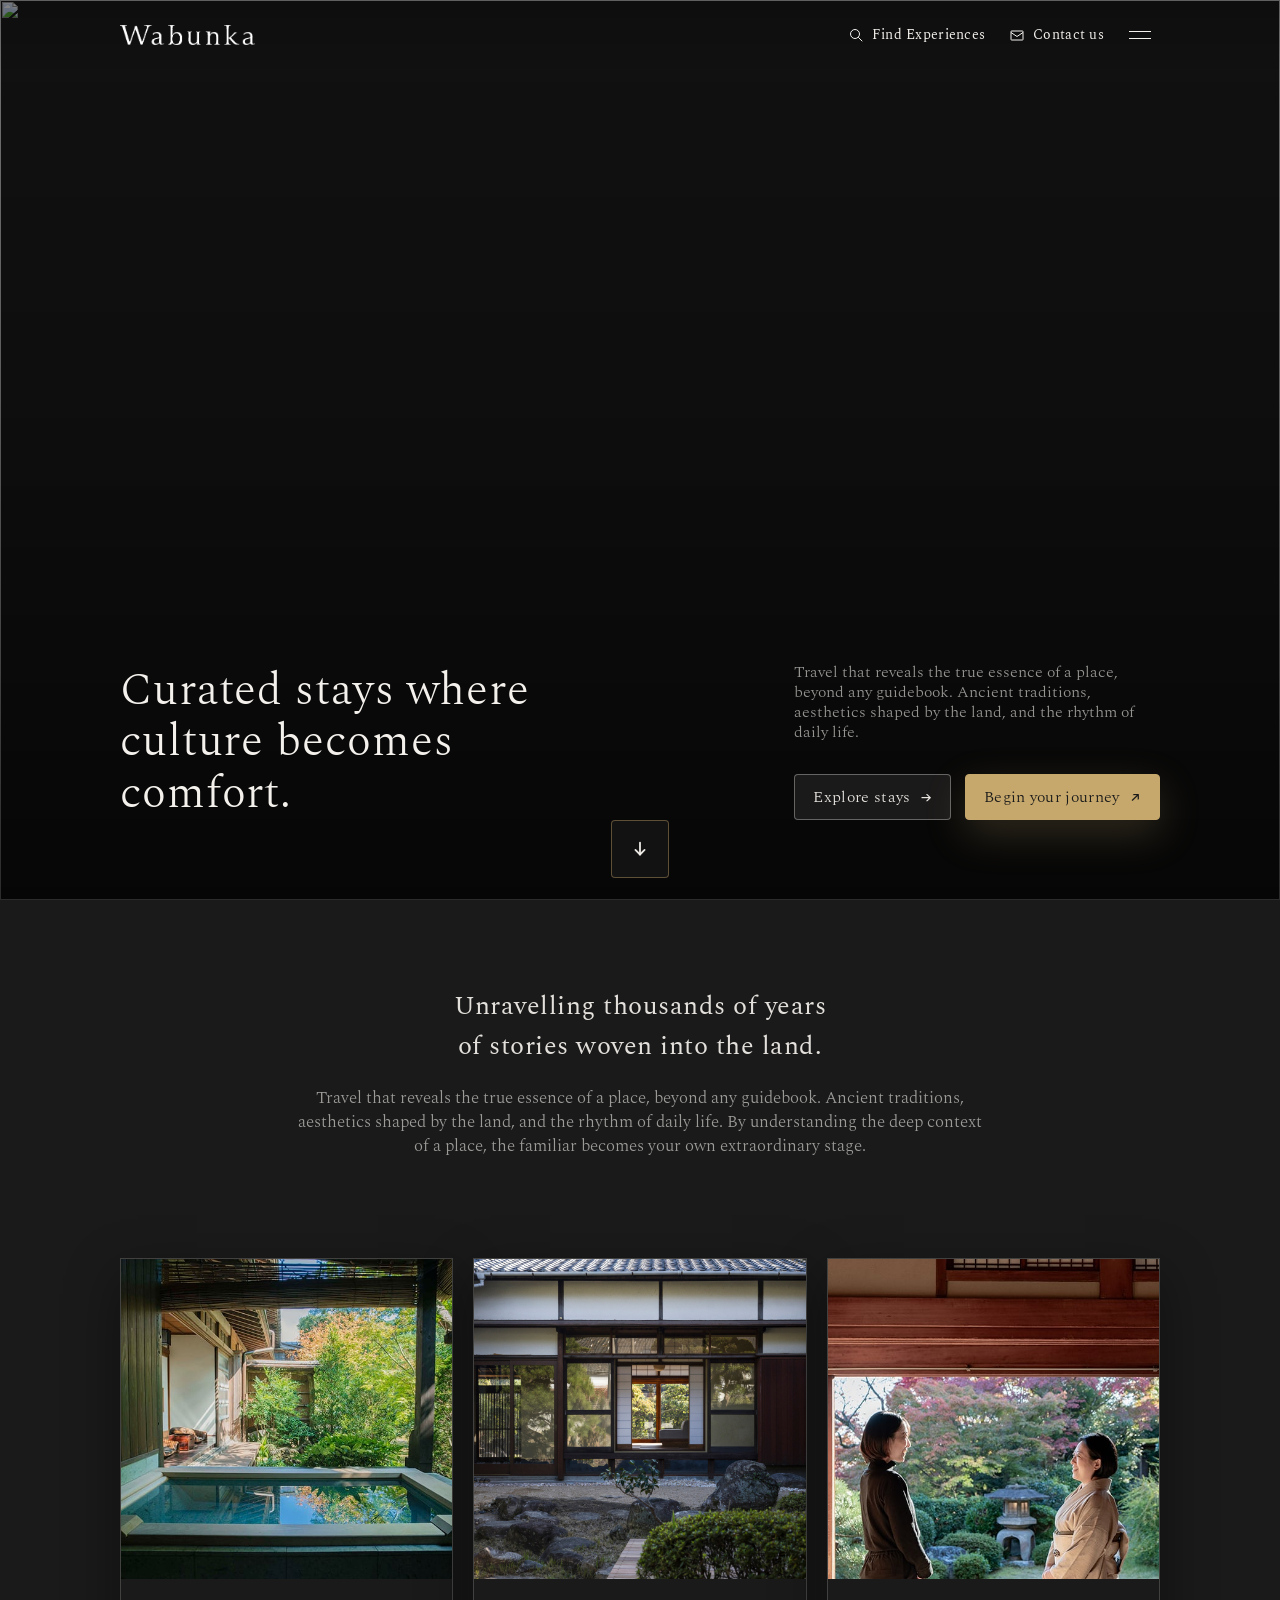
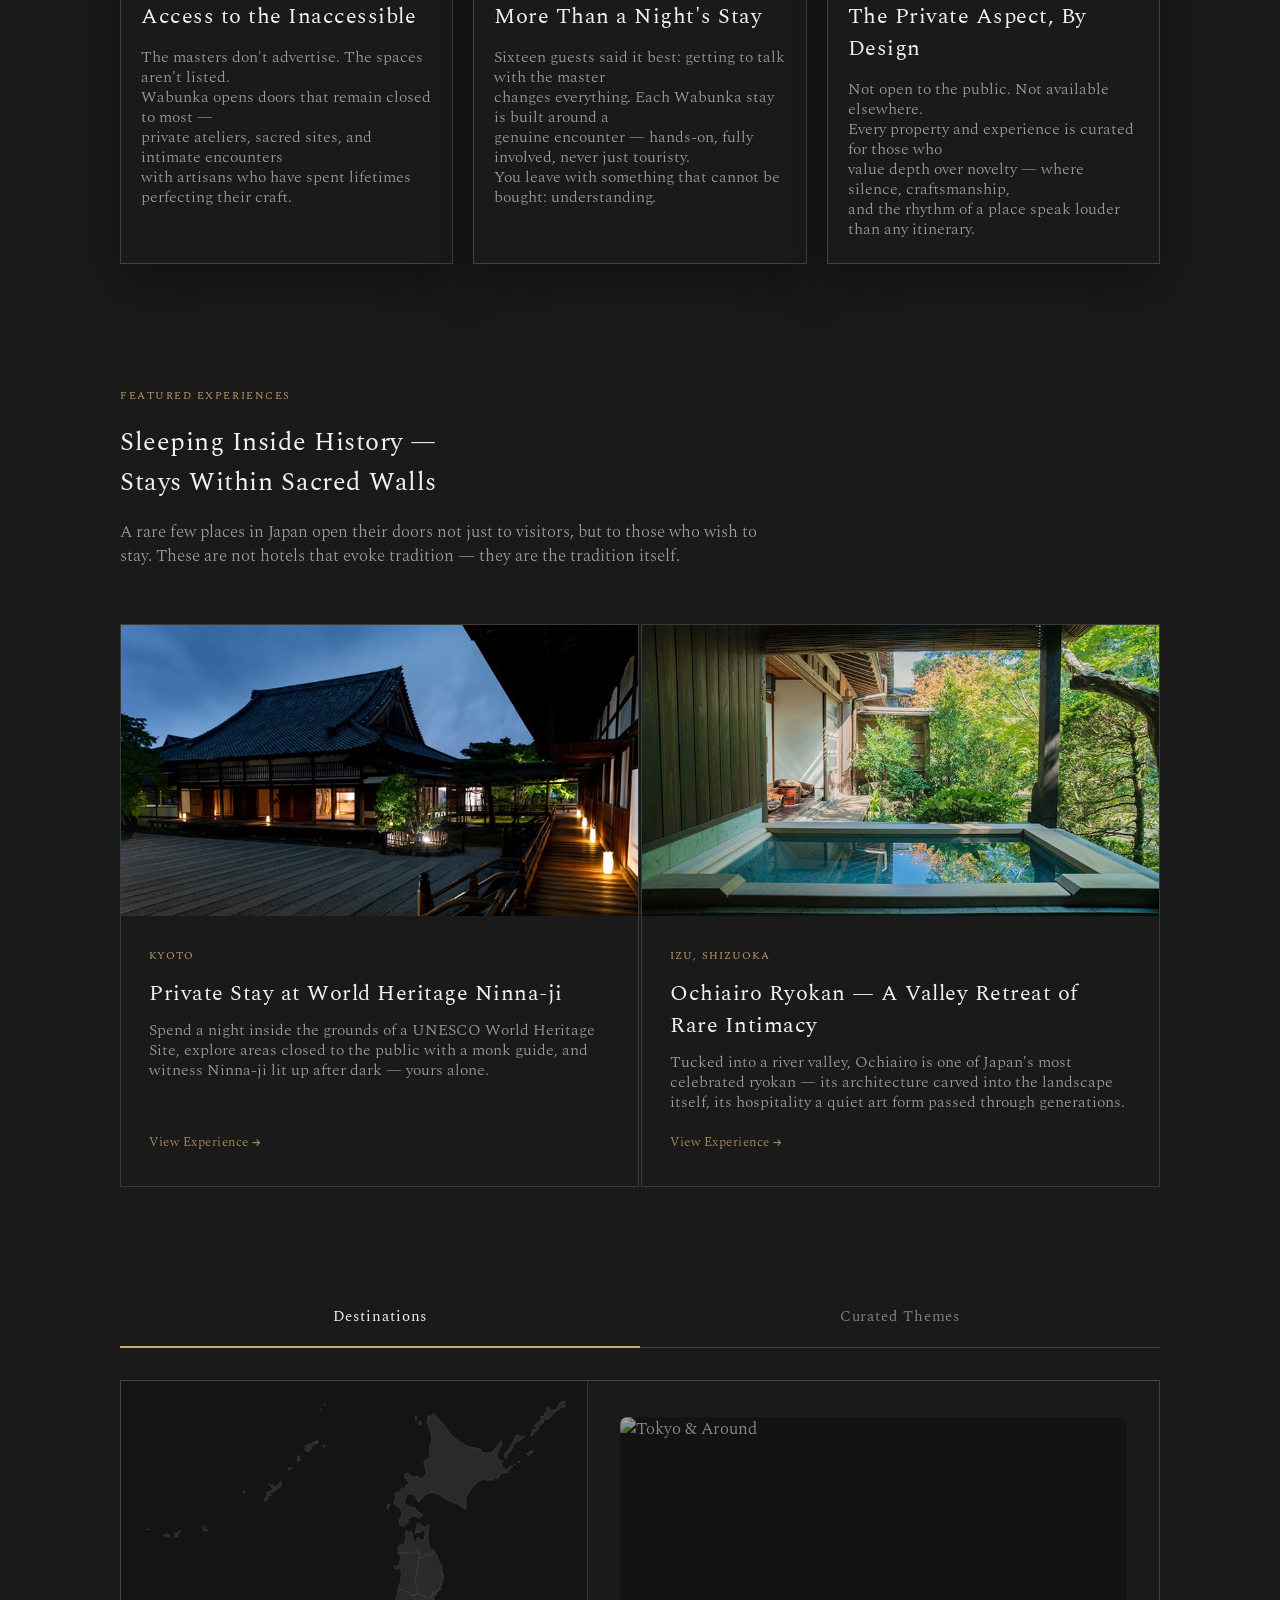
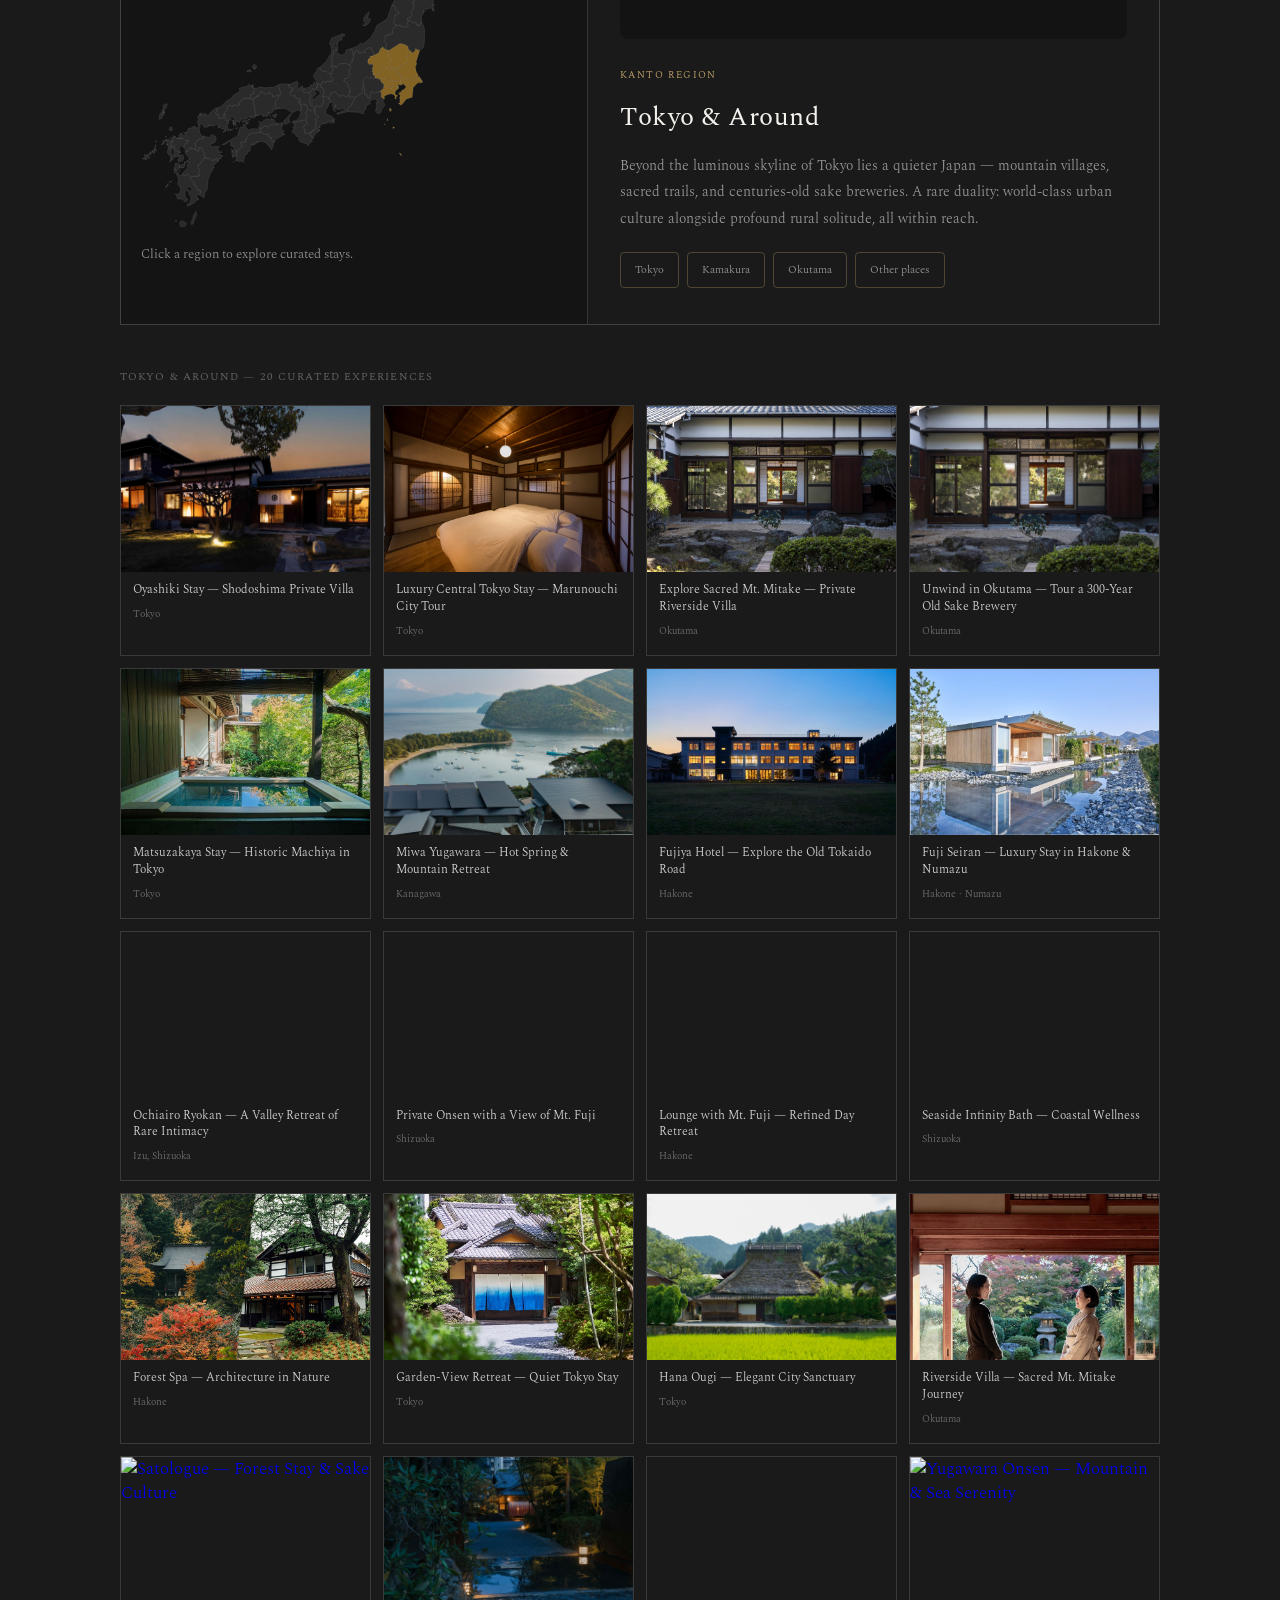
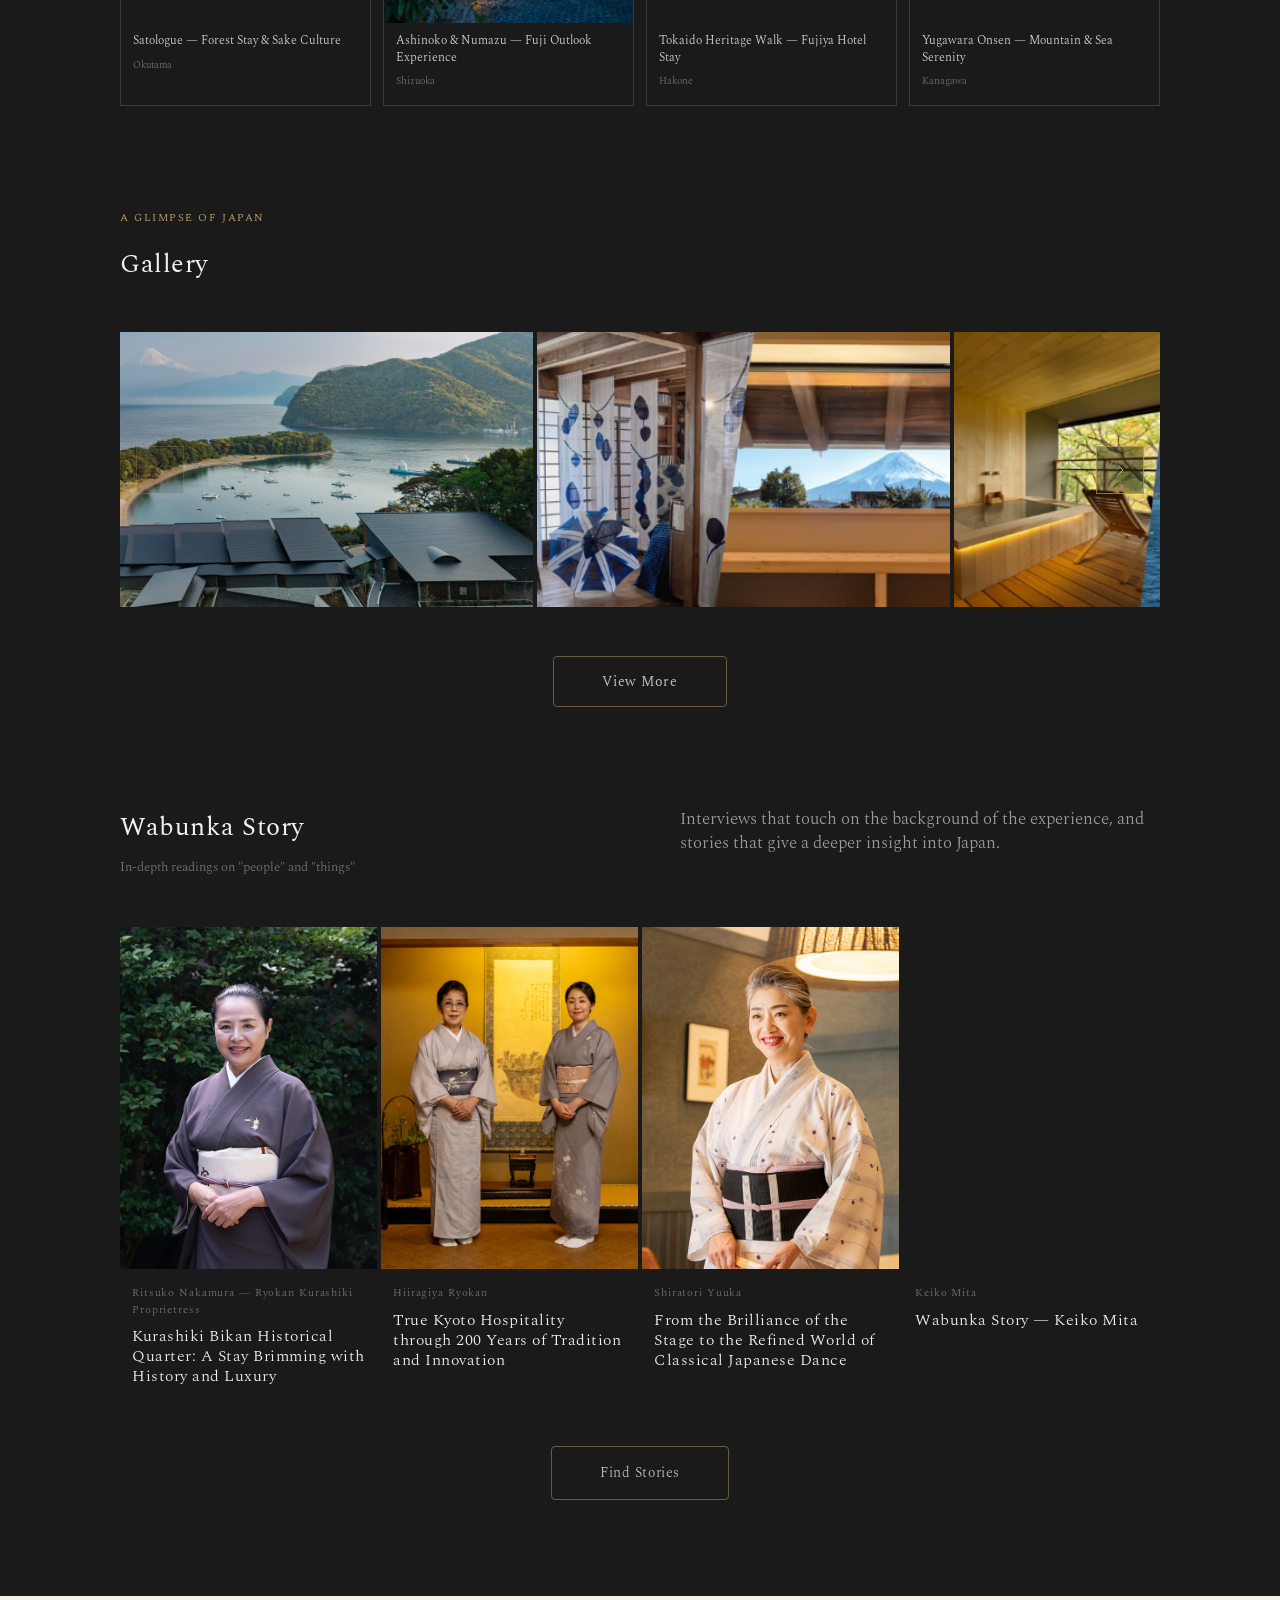
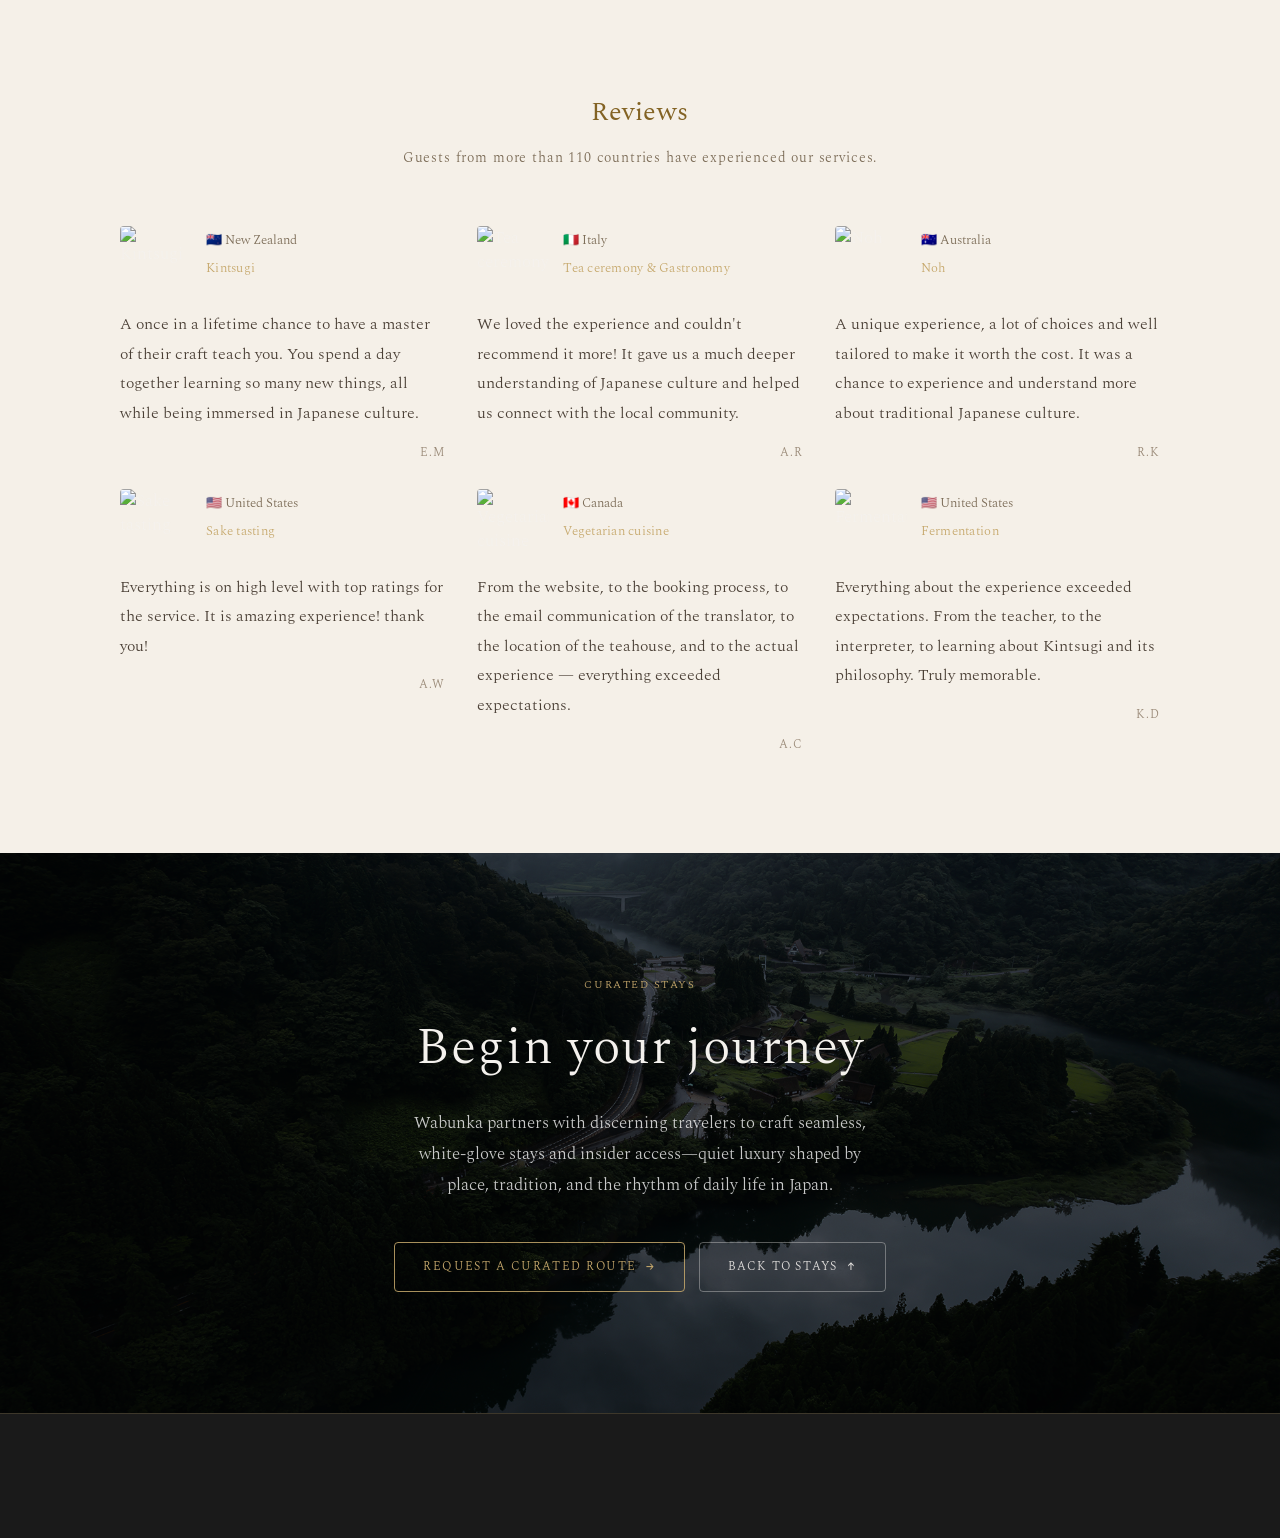
==== commit 1b2d0da1: "Add files via upload" ====
--- a/index.html
+++ b/index.html
@@ -14,8 +14,2681 @@
     />
 
     <title>Wabunka Curated Stays</title>
-
-    <link rel="stylesheet" href="./assets/css/main.css" />
+    <!-- 正しいデプロイ版: このファイルは約4700行。18行目が link rel=assets の古い版は使わないこと -->
+
+    <style>
+/* 外部CSSが読めない場合の緊急フォールバック */
+html, body { margin: 0; background: #1a1a1a; color: #f4f1ed; }
+.nav-link__icon { display: inline-flex; width: 16px; height: 16px; flex-shrink: 0; }
+.nav-link__icon svg { display: block; width: 16px; height: 16px; max-width: 16px; max-height: 16px; }
+
+:root {
+  /* Color — dark mode */
+  --bg: #1a1a1a;
+  --bg-card: #1a1a1a;
+  --border: #f4f1ed;
+  --border-accent: #c6a86c;
+  --brown: #1a1a1a;
+  --gold: #c6a86c;
+  --cream: #f4f1ed;
+  --ink: rgba(244, 241, 237, 0.92);
+  --muted: rgba(244, 241, 237, 0.6);
+  --cardShadow: 0 18px 50px rgba(0, 0, 0, 0.7);
+
+  /* Typography */
+  --text-h1-size: 36px;
+  --text-h1-weight: 400;
+  --text-h1-lh: 48px;
+  --text-h1-ls: 0.5px;
+  --text-h2-size: 26px;
+  --text-h2-weight: 400;
+  --text-h2-lh: 40px;
+  --text-h2-ls: 0.5px;
+  --text-h3-size: 22px;
+  --text-h3-weight: 400;
+  --text-h3-lh: 32px;
+  --text-h3-ls: 0.5px;
+  --text-p1-size: 17px;
+  --text-p1-weight: 300;
+  --text-p1-lh: 24px;
+  --text-p2-size: 16px;
+  --text-p2-weight: 300;
+  --text-p2-lh: 20px;
+
+  /* Border radius */
+  --radius: 0px;
+  --radius-btn: 4px;
+  --radius-modal: 8px;
+
+  /* Motion */
+  --motion-hover: 150ms ease-out;
+  --motion-transition: 300ms ease-in-out;
+
+  /* Horizontal page gutter & content width */
+  --page-gutter: 120px;
+  --content-max: 1200px;
+}
+
+* {
+  box-sizing: border-box;
+}
+
+html {
+  scroll-behavior: smooth;
+  overflow-x: clip;
+}
+
+body {
+  margin: 0;
+  font-family: "Spectral", serif;
+  background: var(--bg);
+  color: var(--ink);
+  font-size: var(--text-p1-size);
+  font-weight: var(--text-p1-weight);
+  line-height: var(--text-p1-lh);
+}
+
+img {
+  display: block;
+  max-width: 100%;
+}
+
+h1,
+h2,
+h3 {
+  font-family: "Spectral", serif;
+  margin: 0;
+}
+
+h1 {
+  font-size: var(--text-h1-size);
+  font-weight: var(--text-h1-weight);
+  line-height: var(--text-h1-lh);
+  letter-spacing: var(--text-h1-ls);
+}
+
+h2 {
+  font-size: var(--text-h2-size);
+  font-weight: var(--text-h2-weight);
+  line-height: var(--text-h2-lh);
+  letter-spacing: var(--text-h2-ls);
+}
+
+h3 {
+  font-size: var(--text-h3-size);
+  font-weight: var(--text-h3-weight);
+  line-height: var(--text-h3-lh);
+  letter-spacing: var(--text-h3-ls);
+}
+
+p {
+  font-size: var(--text-p1-size);
+  font-weight: var(--text-p1-weight);
+  line-height: var(--text-p1-lh);
+  margin: 0;
+}
+
+.text-p2 {
+  font-size: var(--text-p2-size);
+  font-weight: var(--text-p2-weight);
+  line-height: var(--text-p2-lh);
+}
+
+a,
+nav,
+button {
+  font-family: "Spectral", serif;
+}
+
+.container {
+  width: min(var(--content-max), calc(100vw - 2 * var(--page-gutter)));
+  max-width: var(--content-max);
+  margin: 0 auto;
+  padding: 0;
+}
+
+/* Header (Wabunka) */
+.site-header {
+  position: fixed;
+  top: 0;
+  left: 0;
+  right: 0;
+  z-index: 50;
+  background: linear-gradient(180deg, rgba(0, 0, 0, 0.16) 0%, rgba(0, 0, 0, 0) 100%);
+  border-bottom: none;
+  backdrop-filter: none;
+}
+
+.site-header .nav {
+  position: relative;
+}
+
+.site-header__inner {
+  display: flex;
+  align-items: center;
+  justify-content: space-between;
+  gap: 8px;
+  width: min(1440px, 100%);
+  max-width: 1440px;
+  height: 70px;
+  margin: 0 auto;
+  padding: 0 var(--page-gutter);
+}
+
+.logo {
+  display: inline-flex;
+  align-items: center;
+  flex-shrink: 0;
+  text-decoration: none;
+  color: var(--cream);
+}
+
+.logo__img {
+  display: block;
+  height: 20px;
+  width: auto;
+}
+
+.nav {
+  display: flex;
+  align-items: center;
+  justify-content: flex-end;
+  gap: 8px;
+  margin-left: auto;
+}
+
+.nav-link {
+  display: inline-flex;
+  align-items: center;
+  gap: 8px;
+  color: var(--cream);
+  text-decoration: none;
+  font-family: "Spectral", serif;
+  font-size: 14px;
+  font-weight: 400;
+  line-height: 1.2;
+  letter-spacing: 0.02em;
+  padding: 8px;
+  border-radius: 0;
+  transition: opacity var(--motion-hover);
+  white-space: nowrap;
+}
+
+.nav-link:hover {
+  opacity: 0.82;
+  background: transparent;
+  color: var(--cream);
+}
+
+.nav-link__icon {
+  display: inline-flex;
+  flex-shrink: 0;
+  width: 16px;
+  height: 16px;
+  color: inherit;
+}
+
+.nav-link__icon svg {
+  display: block;
+  width: 100%;
+  height: 100%;
+}
+
+.nav-toggle {
+  display: inline-flex;
+  flex-direction: column;
+  justify-content: center;
+  align-items: center;
+  gap: 6px;
+  width: 40px;
+  height: 40px;
+  margin: 0;
+  padding: 0;
+  appearance: none;
+  border: none;
+  background: transparent;
+  color: var(--cream);
+  cursor: pointer;
+  flex-shrink: 0;
+}
+
+.nav-toggle__bar {
+  display: block;
+  width: 22px;
+  height: 1px;
+  background: currentColor;
+  transition: transform var(--motion-hover), opacity var(--motion-hover);
+}
+
+/* Menu drawer panel (Wabunka) */
+.nav-drawer {
+  position: fixed;
+  inset: 0;
+  z-index: 100;
+  display: flex;
+  justify-content: flex-end;
+  background: rgba(0, 0, 0, 0.35);
+  opacity: 0;
+  visibility: hidden;
+  pointer-events: none;
+  transition:
+    opacity var(--motion-transition),
+    visibility var(--motion-transition);
+}
+
+.nav-open .nav-drawer {
+  opacity: 1;
+  visibility: visible;
+  pointer-events: auto;
+}
+
+.nav-open {
+  overflow: hidden;
+}
+
+.nav-drawer__inner {
+  position: relative;
+  width: min(390px, 100vw);
+  height: 100%;
+  margin: 0;
+  padding: 72px 24px 48px;
+  background: #ffffff;
+  overflow-y: auto;
+  -webkit-overflow-scrolling: touch;
+  box-shadow: -4px 0 24px rgba(0, 0, 0, 0.12);
+  transform: translateX(100%);
+  transition: transform var(--motion-transition);
+}
+
+.nav-open .nav-drawer__inner {
+  transform: translateX(0);
+}
+
+.nav-drawer__close {
+  position: absolute;
+  top: 20px;
+  right: 20px;
+  display: inline-flex;
+  align-items: center;
+  justify-content: center;
+  width: 44px;
+  height: 44px;
+  padding: 0;
+  border: none;
+  background: transparent;
+  color: #1a1a1a;
+  cursor: pointer;
+}
+
+.nav-drawer__close svg {
+  display: block;
+  width: 20px;
+  height: 20px;
+}
+
+.nav-drawer__menu {
+  list-style: none;
+  margin: 0;
+  padding: 0;
+}
+
+.nav-drawer__divider {
+  border: none;
+  border-top: 1px solid #e5e5e5;
+  margin: 8px 0 16px;
+}
+
+.nav-drawer__item {
+  display: flex;
+  align-items: center;
+  justify-content: space-between;
+  gap: 16px;
+  width: 100%;
+  padding: 18px 0;
+  color: #1a1a1a;
+  text-decoration: none;
+  font-family: "Spectral", serif;
+  font-size: 17px;
+  font-weight: 400;
+  line-height: 1.35;
+  letter-spacing: 0.01em;
+  transition: opacity var(--motion-hover);
+}
+
+.nav-drawer__item:hover {
+  opacity: 0.65;
+}
+
+.nav-drawer__item-main {
+  display: inline-flex;
+  align-items: center;
+  gap: 16px;
+  min-width: 0;
+}
+
+.nav-drawer__icon {
+  display: inline-flex;
+  flex-shrink: 0;
+  width: 22px;
+  height: 22px;
+  color: #1a1a1a;
+}
+
+.nav-drawer__icon svg {
+  display: block;
+  width: 100%;
+  height: 100%;
+}
+
+.nav-drawer__chevron {
+  display: inline-flex;
+  flex-shrink: 0;
+  width: 10px;
+  height: 10px;
+  color: #1a1a1a;
+  opacity: 0.85;
+}
+
+.nav-drawer__chevron svg {
+  display: block;
+  width: 100%;
+  height: 100%;
+}
+
+.nav-drawer__follow {
+  display: flex;
+  align-items: center;
+  justify-content: space-between;
+  gap: 16px;
+  padding: 18px 0 8px;
+  color: #1a1a1a;
+  font-family: "Spectral", serif;
+  font-size: 17px;
+  font-weight: 400;
+  line-height: 1.35;
+}
+
+.nav-drawer__social {
+  display: inline-flex;
+  align-items: center;
+  gap: 20px;
+}
+
+.nav-drawer__social a {
+  display: inline-flex;
+  color: #1a1a1a;
+  transition: opacity var(--motion-hover);
+}
+
+.nav-drawer__social a:hover {
+  opacity: 0.65;
+}
+
+.nav-drawer__social svg {
+  display: block;
+  width: 22px;
+  height: 22px;
+}
+
+/* Hero */
+.hero {
+  position: relative;
+  height: 100vh;
+  min-height: 100vh;
+  padding-top: 0;
+  display: block;
+  background: var(--brown);
+  overflow: hidden;
+}
+
+.hero__slideshow {
+  position: absolute;
+  inset: 0;
+  z-index: 0;
+  overflow: hidden;
+}
+
+.hero__slide {
+  position: absolute;
+  inset: 0;
+  opacity: 0;
+  transition: opacity 1.8s ease-in-out;
+  will-change: opacity;
+}
+
+.hero__slide.is-active {
+  opacity: 1;
+  z-index: 1;
+}
+
+.hero__slide img {
+  width: 100%;
+  height: 100%;
+  object-fit: cover;
+  object-position: center center;
+  display: block;
+  transform: scale(1.04);
+  filter: brightness(0.88);
+  transition: transform 7s ease-out, filter var(--motion-transition);
+}
+
+.hero__slide.is-active img {
+  transform: scale(1);
+}
+
+.hero__slideshow::after {
+  content: "";
+  position: absolute;
+  inset: 0;
+  z-index: 1;
+  pointer-events: none;
+  background: rgba(0, 0, 0, 0.2);
+}
+
+.hero::after {
+  content: "";
+  position: absolute;
+  inset: 0;
+  pointer-events: none;
+  z-index: 2;
+  background: linear-gradient(
+    180deg,
+    rgba(0, 0, 0, 0.15) 0%,
+    rgba(0, 0, 0, 0.32) 45%,
+    rgba(0, 0, 0, 0.68) 100%
+  );
+}
+
+@keyframes kv-text-in {
+  from {
+    opacity: 0;
+    transform: translateY(22px);
+  }
+  to {
+    opacity: 1;
+    transform: translateY(0);
+  }
+}
+
+@keyframes kv-scroll-in {
+  from {
+    opacity: 0;
+  }
+  to {
+    opacity: 1;
+  }
+}
+
+.hero-inner .kv-copy,
+.hero-inner .kv-side p,
+.hero-inner .hero-actions .btn {
+  opacity: 0;
+  animation: kv-text-in 1s ease-out forwards;
+}
+
+.hero-inner .kv-copy {
+  animation-delay: 0.4s;
+}
+
+.hero-inner .kv-side p {
+  animation-delay: 0.62s;
+}
+
+.hero-inner .hero-actions .btn:nth-child(1) {
+  animation-delay: 0.84s;
+}
+
+.hero-inner .hero-actions .btn:nth-child(2) {
+  animation-delay: 1s;
+}
+
+.hero .kv-scroll {
+  opacity: 0;
+  animation: kv-scroll-in 0.85s ease-out 1.18s forwards, kv-float 2.35s ease-in-out 2.35s infinite;
+}
+
+.hero-inner {
+  position: absolute;
+  bottom: 0;
+  left: 50%;
+  z-index: 3;
+  display: grid;
+  grid-template-columns: minmax(0, 1fr) minmax(0, 1fr);
+  gap: 60px;
+  align-items: flex-end;
+  width: min(var(--content-max), calc(100vw - 2 * var(--page-gutter)));
+  max-width: var(--content-max);
+  margin: 0;
+  padding: 0 0 80px;
+  transform: translateX(-50%);
+}
+
+.eyebrow {
+  display: inline-flex;
+  gap: 10px;
+  align-items: center;
+  color: rgba(244, 241, 237, 0.9);
+  font-size: 13px;
+  letter-spacing: 0.18em;
+  text-transform: uppercase;
+  margin-bottom: 16px;
+}
+
+.eyebrow::before {
+  content: "";
+  width: 44px;
+  height: 1px;
+  background: linear-gradient(90deg, rgba(198, 168, 108, 0.95), rgba(198, 168, 108, 0.25));
+}
+
+.hero h1 {
+  font-family: "Spectral", serif;
+  color: var(--cream);
+  font-size: var(--text-h1-size);
+  line-height: var(--text-h1-lh);
+  font-weight: var(--text-h1-weight);
+  font-style: normal;
+  max-width: 580px;
+  white-space: normal;
+  word-break: normal;
+  overflow-wrap: normal;
+  letter-spacing: var(--text-h1-ls);
+}
+
+.hero .kv-copy h1 {
+  font-size: calc(58px - 10pt);
+  line-height: 1.15;
+  max-width: 720px;
+  letter-spacing: 0.02em;
+  font-weight: 300;
+}
+
+.kv-copy {
+  min-width: 0;
+}
+
+.kv-side {
+  display: flex;
+  flex-direction: column;
+  justify-content: flex-end;
+  align-items: flex-start;
+  min-width: 0;
+  margin-left: auto;
+  max-width: 420px;
+}
+
+.kv-side p {
+  margin: 0;
+  color: var(--muted);
+  font-size: var(--text-p2-size);
+  font-weight: var(--text-p2-weight);
+  line-height: var(--text-p2-lh);
+  max-width: 360px;
+  text-align: left;
+}
+
+.kv-side .hero-actions {
+  justify-content: flex-start;
+}
+
+.hero-actions {
+  display: flex;
+  flex-wrap: wrap;
+  gap: 14px;
+  margin-top: 32px;
+}
+
+.btn {
+  display: inline-flex;
+  align-items: center;
+  justify-content: center;
+  gap: 10px;
+  border-radius: var(--radius-btn);
+  padding: 12px 18px;
+  text-decoration: none;
+  font-size: var(--text-p2-size);
+  font-weight: var(--text-p2-weight);
+  line-height: var(--text-p2-lh);
+  letter-spacing: 0.02em;
+  transition: background var(--motion-hover), border-color var(--motion-hover), color var(--motion-hover);
+  user-select: none;
+  cursor: pointer;
+}
+
+.btn--cream {
+  background: rgba(244, 241, 237, 0.08);
+  border: 1px solid rgba(244, 241, 237, 0.35);
+  color: rgba(244, 241, 237, 0.95);
+}
+
+.btn--cream:hover {
+  background: rgba(244, 241, 237, 0.12);
+  border-color: rgba(198, 168, 108, 0.5);
+}
+
+.btn--gold {
+  background: var(--gold);
+  border: 1px solid var(--border-accent);
+  color: var(--bg);
+  box-shadow: 0 14px 40px rgba(198, 168, 108, 0.22);
+}
+
+.btn--gold:hover {
+  background: #d4b87a;
+  border-color: #d4b87a;
+}
+
+/* Hero gallery */
+.hero-gallery {
+  display: grid;
+  grid-template-columns: repeat(2, 1fr);
+  grid-auto-rows: 140px;
+  gap: 14px;
+  align-self: stretch;
+}
+
+.hero-tile {
+  position: relative;
+  border-radius: var(--radius);
+  overflow: hidden;
+  border: 1px solid rgba(244, 241, 237, 0.18);
+  background: var(--bg-card);
+}
+
+.hero-tile img {
+  width: 100%;
+  height: 100%;
+  object-fit: cover;
+  transform: scale(1.02);
+  transition: transform var(--motion-transition);
+}
+
+.hero-tile:hover img {
+  transform: scale(1.09);
+}
+
+.hero-tile.tile-1 {
+  grid-column: 1 / -1;
+  grid-row: 1 / span 2;
+}
+
+.hero-tile.tile-2 {
+  grid-column: 1;
+}
+
+.hero-tile.tile-3 {
+  grid-column: 2;
+}
+
+/* Scroll hint arrow */
+.kv-scroll {
+  position: absolute;
+  left: 50%;
+  bottom: 22px;
+  transform: translateX(-50%);
+  z-index: 4;
+  width: 58px;
+  height: 58px;
+  border-radius: var(--radius-btn);
+  border: 1px solid rgba(198, 168, 108, 0.42);
+  background: rgba(26, 26, 26, 0.65);
+  color: rgba(244, 241, 237, 0.95);
+  display: inline-flex;
+  align-items: center;
+  justify-content: center;
+  text-decoration: none;
+  transition: background var(--motion-hover), border-color var(--motion-hover);
+}
+
+.kv-scroll:hover {
+  background: rgba(198, 168, 108, 0.2);
+  border-color: rgba(198, 168, 108, 0.75);
+}
+
+.kv-scroll svg {
+  width: 22px;
+  height: 22px;
+}
+
+@keyframes kv-float {
+  0%,
+  100% {
+    transform: translateX(-50%) translateY(0);
+  }
+  50% {
+    transform: translateX(-50%) translateY(-10px);
+  }
+}
+
+/* Sections */
+.section {
+  padding: 86px 0;
+}
+
+.section--tight {
+  padding: 66px 0;
+}
+
+.section-head {
+  display: flex;
+  align-items: baseline;
+  justify-content: space-between;
+  gap: 18px;
+  margin-bottom: 34px;
+}
+
+.section-head h2 {
+  font-size: var(--text-h2-size);
+  line-height: var(--text-h2-lh);
+  letter-spacing: var(--text-h2-ls);
+  font-weight: var(--text-h2-weight);
+}
+
+.section-head p {
+  margin: 0;
+  color: var(--muted);
+  max-width: 52ch;
+  font-size: var(--text-p2-size);
+  font-weight: var(--text-p2-weight);
+  line-height: var(--text-p2-lh);
+}
+
+/* Philosophy / intro cards */
+.philosophy {
+  background: #1a1a1a;
+}
+
+.philosophy.section {
+  padding-bottom: 0;
+}
+
+.philosophy + .iconic-stays-section {
+  margin-top: 120px;
+}
+
+.intro-cards-head {
+  text-align: center;
+  max-width: 900px;
+  margin: 0 auto 100px;
+}
+
+.intro-cards-head h2 {
+  font-family: "Spectral", serif;
+  font-size: var(--text-h2-size);
+  line-height: var(--text-h2-lh);
+  font-weight: var(--text-h2-weight);
+  letter-spacing: var(--text-h2-ls);
+  text-align: center;
+  max-width: 600px;
+  margin-left: auto;
+  margin-right: auto;
+}
+
+.intro-cards-head .lead {
+  margin: 20px auto 0;
+  color: var(--muted);
+  font-size: var(--text-p1-size);
+  font-weight: var(--text-p1-weight);
+  line-height: var(--text-p1-lh);
+  max-width: 76ch;
+}
+
+.intro-card-grid {
+  display: grid;
+  grid-template-columns: repeat(3, minmax(0, 1fr));
+  gap: 20px;
+}
+
+.intro-card {
+  border-radius: 0;
+  overflow: hidden;
+  background: var(--bg-card);
+  border: 1px solid rgba(244, 241, 237, 0.18);
+  box-shadow: 0 18px 50px rgba(0, 0, 0, 0.4);
+  cursor: default;
+  pointer-events: none;
+}
+
+.intro-card__media {
+  height: 320px;
+  overflow: hidden;
+  background: rgba(255, 255, 255, 0.02);
+  border-radius: 0;
+}
+
+.intro-card__media img {
+  width: 100%;
+  height: 100%;
+  object-fit: cover;
+}
+
+.intro-card .intro-card__media img {
+  transform: none !important;
+  transition: none !important;
+}
+
+.intro-card__body {
+  padding: 22px 20px 24px;
+}
+
+.intro-card__body h3 {
+  font-size: var(--text-h3-size);
+  font-weight: var(--text-h3-weight);
+  line-height: var(--text-h3-lh);
+  letter-spacing: var(--text-h3-ls);
+  color: var(--cream);
+}
+
+.intro-card__body p {
+  margin: 14px 0 0;
+  color: var(--muted);
+  font-size: var(--text-p2-size);
+  font-weight: var(--text-p2-weight);
+  line-height: var(--text-p2-lh);
+}
+
+/* Stays */
+.stays {
+  background: radial-gradient(900px 380px at 20% 0%, rgba(198, 168, 108, 0.18), transparent 55%);
+}
+
+.stay-grid {
+  display: grid;
+  gap: 22px;
+}
+
+.stay-card {
+  position: relative;
+  border-radius: var(--radius);
+  overflow: hidden;
+  background: #000;
+  box-shadow: var(--cardShadow);
+  border: 1px solid rgba(244, 241, 237, 0.08);
+  transform: translateZ(0);
+}
+
+/* Scroll reveal (sections) */
+.reveal {
+  opacity: 0;
+  transform: translateY(22px);
+  transition:
+    opacity 0.9s ease-out,
+    transform 0.9s ease-out;
+  transition-delay: var(--reveal-delay, 0ms);
+}
+
+.reveal.is-visible {
+  opacity: 1;
+  transform: translateY(0);
+}
+
+.stay-media {
+  /* 要件: 高さ60vh以上で大きく表示 */
+  height: 60vh;
+  min-height: 60vh;
+  width: 100%;
+}
+
+.stay-media img {
+  width: 100%;
+  height: 100%;
+  object-fit: cover;
+  transform: scale(1.04);
+  transition: transform var(--motion-transition);
+  filter: saturate(1.02) contrast(1.03);
+}
+
+.stay-overlay {
+  position: absolute;
+  inset: auto 0 0 0;
+  padding: 18px 18px 16px;
+  display: flex;
+  align-items: flex-end;
+  justify-content: space-between;
+  gap: 16px;
+  background: linear-gradient(180deg, rgba(0, 0, 0, 0) 0%, rgba(0, 0, 0, 0.68) 35%, rgba(0, 0, 0, 0.78) 100%);
+}
+
+.stay-title {
+  color: var(--cream);
+  font-size: var(--text-h3-size);
+  font-weight: var(--text-h3-weight);
+  line-height: var(--text-h3-lh);
+  letter-spacing: var(--text-h3-ls);
+}
+
+.stay-location {
+  margin-top: 6px;
+  color: rgba(244, 241, 237, 0.78);
+  font-size: var(--text-p2-size);
+  font-weight: var(--text-p2-weight);
+  line-height: var(--text-p2-lh);
+  letter-spacing: 0.02em;
+}
+
+.stay-arrow {
+  position: relative;
+  border-radius: var(--radius-btn);
+  border: 1px solid rgba(244, 241, 237, 0.35);
+  background: rgba(26, 26, 26, 0.18);
+  color: rgba(244, 241, 237, 0.95);
+  width: 46px;
+  height: 46px;
+  display: inline-flex;
+  align-items: center;
+  justify-content: center;
+  cursor: pointer;
+  transition: border-color var(--motion-hover), background var(--motion-hover), color var(--motion-hover);
+  flex: 0 0 auto;
+}
+
+.stay-arrow svg {
+  width: 22px;
+  height: 22px;
+  transition: transform var(--motion-hover);
+}
+
+.stay-card:hover .stay-media img {
+  transform: scale(1.12);
+}
+
+.stay-card:hover .stay-arrow {
+  background: var(--gold);
+  border-color: var(--border-accent);
+  color: var(--bg);
+}
+
+.stay-card:hover .stay-arrow svg {
+  transform: translateX(2px);
+}
+
+/* Features */
+.features {
+  background: #1a1a1a;
+}
+
+.feature-row {
+  display: grid;
+  grid-template-columns: repeat(3, 1fr);
+  gap: 18px;
+}
+
+.feature-card {
+  border-radius: var(--radius);
+  border: 1px solid rgba(244, 241, 237, 0.2);
+  background: var(--bg-card);
+  padding: 22px 18px;
+  min-height: 190px;
+}
+
+.feature-card h3 {
+  font-size: var(--text-h3-size);
+  font-weight: var(--text-h3-weight);
+  line-height: var(--text-h3-lh);
+  letter-spacing: var(--text-h3-ls);
+  color: var(--cream);
+}
+
+.feature-card p {
+  margin: 12px 0 0 0;
+  color: var(--muted);
+  font-size: var(--text-p2-size);
+  font-weight: var(--text-p2-weight);
+  line-height: var(--text-p2-lh);
+}
+
+.feature-card::after {
+  content: "";
+  display: block;
+  margin-top: 18px;
+  height: 1px;
+  background: linear-gradient(90deg, rgba(198, 168, 108, 0.7), rgba(198, 168, 108, 0.12), transparent);
+}
+
+/* CTA */
+.cta.section {
+  position: relative;
+  min-height: 560px;
+  padding: 120px 0;
+  display: flex;
+  align-items: center;
+  background-color: #1a1a1a;
+  background-image: url("./image/gokayama.png");
+  background-size: cover;
+  background-position: center;
+  background-repeat: no-repeat;
+}
+
+.cta::before {
+  content: "";
+  position: absolute;
+  inset: 0;
+  background: rgba(0, 0, 0, 0.55);
+  pointer-events: none;
+}
+
+.cta > .container {
+  position: relative;
+  z-index: 1;
+  width: 100%;
+}
+
+.cta-inner {
+  max-width: 640px;
+  margin: 0 auto;
+  padding: 0;
+  text-align: center;
+  border: none;
+  background: transparent;
+  box-shadow: none;
+}
+
+.cta-label {
+  margin: 0 0 20px;
+  font-size: 11px;
+  letter-spacing: 0.14em;
+  text-transform: uppercase;
+  color: #c6a86c;
+}
+
+.cta-inner h2 {
+  margin: 0;
+  font-family: "Spectral", serif;
+  font-size: clamp(36px, 4.5vw, 52px);
+  line-height: 1.2;
+  letter-spacing: 0.02em;
+  font-weight: 300;
+  color: var(--cream);
+}
+
+.cta-inner .cta-lead {
+  margin: 28px auto 0;
+  max-width: 52ch;
+  color: rgba(255, 255, 255, 0.78);
+  font-size: var(--text-p1-size);
+  font-weight: var(--text-p1-weight);
+  line-height: 1.85;
+}
+
+.cta-actions {
+  display: flex;
+  justify-content: center;
+  gap: 14px;
+  flex-wrap: wrap;
+  margin-top: 40px;
+}
+
+.cta-actions .btn--cta-primary {
+  text-transform: uppercase;
+  letter-spacing: 0.12em;
+  font-size: 12px;
+  padding: 14px 28px;
+  background: transparent;
+  border: 1px solid rgba(198, 168, 108, 0.85);
+  color: #c6a86c;
+  box-shadow: none;
+}
+
+.cta-actions .btn--cta-primary:hover {
+  background: rgba(198, 168, 108, 0.12);
+  border-color: #c6a86c;
+  color: #d4b87a;
+}
+
+.cta-actions .btn--cta-secondary {
+  text-transform: uppercase;
+  letter-spacing: 0.1em;
+  font-size: 12px;
+  padding: 14px 28px;
+  background: transparent;
+  border: 1px solid rgba(244, 241, 237, 0.35);
+  color: rgba(244, 241, 237, 0.9);
+}
+
+.cta-actions .btn--cta-secondary:hover {
+  background: rgba(244, 241, 237, 0.08);
+  border-color: rgba(244, 241, 237, 0.55);
+}
+
+@media (max-width: 820px) {
+  .cta.section {
+    min-height: 480px;
+    padding: 88px 0;
+  }
+
+  .cta-inner .cta-lead {
+    font-size: 15px;
+    line-height: 1.75;
+  }
+}
+
+/* Map interaction section */
+.map-interaction-section {
+  background: #1a1a1a;
+  color: rgba(255, 255, 255, 0.86);
+  padding-top: 0;
+  padding-bottom: 0;
+}
+
+.map-interaction-section > .container {
+  display: block;
+  text-align: start;
+  width: min(var(--content-max), calc(100vw - 2 * var(--page-gutter)));
+  max-width: var(--content-max);
+}
+
+.map-tabs {
+  display: grid;
+  grid-template-columns: 1fr 1fr;
+  border-bottom: 1px solid rgba(198, 168, 108, 0.25);
+  margin-bottom: 32px;
+}
+
+.map-tab {
+  appearance: none;
+  background: transparent;
+  border: none;
+  border-bottom: 2px solid transparent;
+  color: rgba(255, 255, 255, 0.45);
+  padding: 18px 0;
+  font-family: "Spectral", serif;
+  font-size: 15px;
+  letter-spacing: 0.06em;
+  cursor: pointer;
+  margin-bottom: -1px;
+  text-align: center;
+  width: 100%;
+  transition: color var(--motion-hover), border-color var(--motion-hover);
+}
+
+.map-tab:hover {
+  color: rgba(255, 255, 255, 0.75);
+}
+
+.map-tab.is-active {
+  color: rgba(255, 255, 255, 0.95);
+  border-bottom: 2px solid var(--border-accent);
+  font-weight: var(--text-h2-weight);
+  background: transparent;
+}
+
+.map-hint {
+  margin: 16px 0 0;
+  font-size: 13px;
+  color: rgba(255, 255, 255, 0.55);
+  line-height: 1.8;
+}
+
+/* Footer */
+footer {
+  background: var(--brown);
+  color: rgba(244, 241, 237, 0.88);
+  padding: 34px 0 44px;
+  border-top: 1px solid rgba(198, 168, 108, 0.2);
+}
+
+.footer-inner {
+  display: flex;
+  justify-content: space-between;
+  align-items: flex-end;
+  gap: 18px;
+  flex-wrap: wrap;
+}
+
+.footer-note {
+  margin: 0;
+  font-size: 13px;
+  line-height: 1.8;
+  color: rgba(244, 241, 237, 0.72);
+}
+
+.footer-links {
+  display: flex;
+  gap: 14px;
+  flex-wrap: wrap;
+}
+
+.footer-links a {
+  color: rgba(244, 241, 237, 0.85);
+  text-decoration: none;
+  font-size: 13px;
+  padding: 10px 10px;
+  border-radius: var(--radius-btn);
+  border: 1px solid rgba(244, 241, 237, 0.2);
+  background: var(--bg-card);
+  transition: border-color var(--motion-hover);
+}
+
+.footer-links a:hover {
+  border-color: rgba(198, 168, 108, 0.35);
+}
+
+/* Theme grid (Curated Stays) */
+.theme-grid-section {
+  width: 100%;
+  margin: 0 0 28px;
+  padding: 0;
+}
+
+.theme-grid {
+  display: grid;
+  grid-template-columns: 1fr 1fr;
+  grid-template-rows: 1fr 1fr;
+  gap: 4px;
+  aspect-ratio: 16 / 9;
+}
+
+.theme-card {
+  position: relative;
+  overflow: hidden;
+  display: block;
+  text-decoration: none;
+  cursor: pointer;
+  color: #ffffff;
+}
+
+.theme-card:focus-visible {
+  outline: 2px solid var(--gold);
+  outline-offset: 3px;
+  z-index: 1;
+}
+
+.theme-card img {
+  width: 100%;
+  height: 100%;
+  object-fit: cover;
+  display: block;
+  transition: transform var(--motion-transition);
+}
+
+.theme-card:hover img {
+  transform: scale(1.05);
+}
+
+.theme-card-overlay {
+  position: absolute;
+  inset: 0;
+  display: flex;
+  align-items: center;
+  justify-content: center;
+  padding: 18px 22px;
+  text-align: center;
+  background: rgba(0, 0, 0, 0.48);
+  color: #ffffff;
+  font-family: ui-sans-serif, system-ui, -apple-system, "Segoe UI", sans-serif;
+}
+
+.theme-card-title {
+  font-size: var(--text-p2-size);
+  font-weight: var(--text-p2-weight);
+  line-height: var(--text-p2-lh);
+  margin: 0;
+  max-width: 38ch;
+}
+
+.theme-card-option {
+  display: inline;
+  font-size: 11px;
+  letter-spacing: 0.1em;
+  text-transform: uppercase;
+  font-weight: var(--text-p2-weight);
+  margin-right: 0.35em;
+  opacity: 0.88;
+}
+
+.stay-list-section[id] {
+  scroll-margin-top: 96px;
+}
+
+@media (max-width: 768px) {
+  .theme-grid {
+    grid-template-columns: 1fr;
+    grid-template-rows: repeat(4, minmax(200px, 1fr));
+    aspect-ratio: unset;
+  }
+}
+
+/* Theme itinerary lists (linked from theme grid) */
+.stay-list-section {
+  padding: 56px 0 0;
+  margin-bottom: 64px;
+  width: 100%;
+  background-color: transparent;
+  border-top: 1px solid rgba(198, 168, 108, 0.14);
+}
+
+.stay-grid + .stay-list-section {
+  margin-top: 8px;
+}
+
+.stay-list-title {
+  font-family: "Spectral", serif;
+  font-size: var(--text-h3-size);
+  font-weight: var(--text-h3-weight);
+  line-height: var(--text-h3-lh);
+  letter-spacing: var(--text-h3-ls);
+  color: var(--cream);
+  margin: 0 0 28px;
+}
+
+.stay-list-section .stay-list-grid {
+  display: grid;
+  grid-template-columns: repeat(2, 1fr);
+  gap: 4px;
+  width: 100%;
+}
+
+.stay-list-grid {
+  display: grid;
+  grid-template-columns: repeat(2, 1fr);
+  gap: 4px;
+  width: 100%;
+}
+
+.stay-list-card {
+  position: relative;
+  display: block;
+  text-decoration: none;
+  aspect-ratio: 16 / 9;
+  overflow: hidden;
+  border-radius: 0;
+}
+
+.stay-list-section .stay-list-card {
+  position: relative;
+  overflow: hidden;
+  display: block;
+  text-decoration: none;
+  color: #ffffff;
+  aspect-ratio: 16 / 9;
+  border-radius: 0;
+  box-shadow: none;
+  border: none;
+  background: #000;
+  transform: none;
+}
+
+.stay-list-section .stay-list-card:focus-visible {
+  outline: 2px solid var(--gold);
+  outline-offset: 3px;
+  z-index: 1;
+}
+
+.stay-list-section .stay-list-card img {
+  width: 100%;
+  height: 100%;
+  object-fit: cover;
+  display: block;
+  transition: transform var(--motion-transition);
+  filter: none;
+  transform: none;
+}
+
+.stay-list-section .stay-list-card:hover img {
+  transform: scale(1.05);
+}
+
+.stay-list-section .stay-card-overlay {
+  position: absolute;
+  bottom: 0;
+  left: 0;
+  right: 0;
+  padding: 20px 20px;
+  background: linear-gradient(to top, rgba(0, 0, 0, 0.75) 0%, transparent 100%);
+  color: #ffffff;
+  font-family: ui-sans-serif, system-ui, -apple-system, "Segoe UI", sans-serif;
+}
+
+.stay-list-section .stay-card-title {
+  font-size: 14px;
+  font-weight: 400;
+  line-height: 1.5;
+  margin: 0;
+}
+
+@media (max-width: 768px) {
+  .stay-list-section .stay-list-grid {
+    grid-template-columns: 1fr;
+  }
+
+  .stay-list-section {
+    padding: 40px 0 0;
+  }
+}
+
+/* Mobile */
+@media (max-width: 980px) {
+  .hero-inner {
+    grid-template-columns: 1fr;
+    gap: 24px;
+    bottom: 0;
+    width: min(var(--content-max), calc(100vw - 2 * var(--page-gutter)));
+    padding-bottom: 72px;
+    transform: translateX(-50%);
+  }
+
+  .kv-copy,
+  .kv-side {
+    max-width: 100%;
+    margin-left: 0;
+  }
+
+  .kv-side {
+    align-items: stretch;
+  }
+
+  .section {
+    padding: 72px 0;
+  }
+
+  .section-head {
+    flex-direction: column;
+    align-items: flex-start;
+  }
+
+  .feature-row {
+    grid-template-columns: 1fr;
+  }
+
+  .intro-card-grid {
+    grid-template-columns: 1fr;
+  }
+
+  .stay-media {
+    /* 要件: 高さ60vh以上で大きく表示（モバイルでも維持） */
+    min-height: 60vh;
+    height: 60vh;
+  }
+}
+
+@media (max-width: 820px) {
+  :root {
+    --page-gutter: 20px;
+  }
+
+  .site-header__inner {
+    padding: 0 var(--page-gutter);
+  }
+
+  .nav {
+    gap: 4px;
+  }
+
+  .nav-link span:not(.nav-link__icon) {
+    display: none;
+  }
+
+  .nav-link {
+    padding: 8px 6px;
+  }
+
+  .hero {
+    padding-top: 0;
+  }
+
+  .hero-inner {
+    padding-bottom: 56px;
+  }
+
+  .nav-drawer__inner {
+    padding: 68px 20px 40px;
+  }
+
+  .nav-drawer__close {
+    top: 16px;
+    right: 16px;
+  }
+
+  .nav-drawer__item {
+    font-size: 16px;
+    padding: 16px 0;
+  }
+}
+
+/* Accessibility */
+@media (prefers-reduced-motion: reduce) {
+  html {
+    scroll-behavior: auto;
+  }
+  .reveal {
+    transition: none;
+    transform: none;
+    opacity: 1;
+  }
+  .stay-media img,
+  .hero-tile img {
+    transition: none;
+  }
+
+  .kv-scroll {
+    animation: none;
+  }
+
+  .nav-drawer,
+  .nav-drawer__inner {
+    transition: none;
+  }
+
+  .nav-open .nav-drawer__inner {
+    transform: none;
+  }
+
+  .hero__slide,
+  .hero__slide img {
+    transition: none;
+    transform: none;
+  }
+
+  .hero__slide.is-active {
+    opacity: 1;
+  }
+
+  .hero__slide:not(.is-active) {
+    opacity: 0;
+  }
+
+  .hero__slide img {
+    filter: none;
+  }
+
+  .hero-inner .kv-copy,
+  .hero-inner .kv-side p,
+  .hero-inner .hero-actions .btn,
+  .hero .kv-scroll {
+    opacity: 1;
+    animation: none;
+    transform: none;
+  }
+
+  .hero .kv-scroll {
+    transform: translateX(-50%);
+  }
+}
+
+.theme-tab-panel {
+  width: 100%;
+  margin-top: 0;
+}
+
+.theme-tab-grid {
+  display: grid;
+  grid-template-columns: repeat(2, 1fr);
+  gap: 4px;
+  border-radius: var(--radius);
+  overflow: hidden;
+  width: 100%;
+}
+
+.theme-tab-card {
+  position: relative;
+  display: block;
+  text-decoration: none;
+  aspect-ratio: 16 / 9;
+  overflow: hidden;
+}
+
+.theme-tab-card img {
+  width: 100%;
+  height: 100%;
+  object-fit: cover;
+  display: block;
+  transition: transform var(--motion-transition);
+}
+
+.theme-tab-card:hover img {
+  transform: scale(1.05);
+}
+
+.theme-tab-overlay {
+  position: absolute;
+  bottom: 0;
+  left: 0;
+  right: 0;
+  padding: 16px 18px;
+  background: linear-gradient(to top, rgba(0, 0, 0, 0.72) 0%, transparent 100%);
+  color: #ffffff;
+}
+
+.theme-tab-option {
+  font-size: 11px;
+  letter-spacing: 0.1em;
+  opacity: 0.75;
+  margin: 0 0 4px;
+  text-transform: uppercase;
+}
+
+.theme-tab-overlay h3 {
+  font-size: 13px;
+  font-weight: 500;
+  line-height: 1.4;
+  margin: 0;
+  font-family: "Spectral", serif;
+}
+
+.theme-stays-panel {
+  margin-top: 32px;
+}
+
+.theme-stays-panel .stay-list-section {
+  margin-bottom: 64px;
+  width: 100%;
+}
+
+.theme-stays-panel .stay-list-title {
+  font-size: 16px;
+  font-weight: 500;
+  color: rgba(255, 255, 255, 0.9);
+  font-family: "Spectral", serif;
+  margin: 0 0 16px;
+  letter-spacing: 0.02em;
+}
+
+.stay-list-desc {
+  font-size: 14px;
+  color: rgba(255, 255, 255, 0.5);
+  line-height: 1.9;
+  margin: -8px 0 24px;
+  max-width: 700px;
+}
+
+.theme-stays-panel .stay-list-grid {
+  display: grid;
+  grid-template-columns: repeat(3, 1fr);
+  gap: 12px;
+  width: 100%;
+}
+
+.theme-stays-panel .stay-list-card {
+  position: relative;
+  display: block;
+  text-decoration: none;
+  aspect-ratio: 4 / 3;
+  overflow: hidden;
+  border-radius: 0;
+}
+
+.theme-stays-panel .stay-list-card img {
+  width: 100%;
+  height: 100%;
+  object-fit: cover;
+  display: block;
+  transition: transform var(--motion-transition);
+}
+
+.theme-stays-panel .stay-list-card:hover img {
+  transform: scale(1.04);
+}
+
+.theme-stays-panel .stay-card-overlay {
+  position: absolute;
+  bottom: 0;
+  left: 0;
+  right: 0;
+  padding: 16px;
+  background: linear-gradient(to top, rgba(0, 0, 0, 0.75) 0%, transparent 100%);
+  color: #ffffff;
+}
+
+.theme-stays-panel .stay-card-title {
+  font-size: 13px;
+  font-weight: 500;
+  line-height: 1.5;
+  margin: 0;
+  font-family: "Spectral", serif;
+}
+
+@media (max-width: 980px) {
+  .theme-stays-panel .stay-list-section .stay-list-grid {
+    grid-template-columns: repeat(2, 1fr);
+  }
+}
+
+@media (max-width: 600px) {
+  .theme-stays-panel .stay-list-section .stay-list-grid {
+    grid-template-columns: 1fr;
+  }
+}
+
+/* Japan map — split layout (map + copy + stays grid) */
+.map-body {
+  display: flex;
+  gap: 0;
+  align-items: stretch;
+  border: 1px solid rgba(244, 241, 237, 0.18);
+  border-radius: var(--radius);
+  overflow: hidden;
+  background: var(--bg-card);
+}
+
+.map-body-left {
+  width: 45%;
+  flex-shrink: 0;
+  padding: 20px;
+  border-right: 1px solid rgba(244, 241, 237, 0.15);
+  background: #141414;
+}
+
+.map-svg-wrap {
+  border: none;
+  background: transparent;
+  padding: 0;
+}
+
+.jp-map {
+  width: 100%;
+  height: auto;
+  display: block;
+}
+
+.jp-region {
+  fill: #2a2a2a;
+  stroke: rgba(255, 255, 255, 0.18);
+  stroke-width: 1px;
+  cursor: pointer;
+  transition: fill var(--motion-hover);
+  outline: none;
+}
+
+.jp-region polygon,
+.jp-region path {
+  fill: inherit;
+  stroke: inherit;
+  pointer-events: visiblePainted;
+}
+
+.jp-region:hover {
+  fill: rgba(131, 99, 36, 0.5);
+}
+
+.jp-region.is-active {
+  fill: #836324;
+}
+
+.map-body-right {
+  flex: 1;
+  padding: 36px 32px;
+  display: flex;
+  flex-direction: column;
+  justify-content: center;
+}
+
+.map-default-label {
+  font-size: 11px;
+  letter-spacing: 0.12em;
+  color: #c6a86c;
+  text-transform: uppercase;
+  margin-bottom: 14px;
+}
+
+.map-default-title {
+  font-family: "Spectral", serif;
+  font-size: var(--text-h2-size);
+  font-weight: var(--text-h2-weight);
+  line-height: var(--text-h2-lh);
+  letter-spacing: var(--text-h2-ls);
+  color: var(--cream);
+  margin-bottom: 16px;
+}
+
+.map-default-desc {
+  font-size: 14px;
+  color: rgba(255, 255, 255, 0.38);
+  line-height: 1.9;
+}
+
+.map-area-info {
+  display: flex;
+  flex-direction: column;
+  gap: 0;
+}
+
+.map-area-img-wrap {
+  position: relative;
+  width: 100%;
+  aspect-ratio: 16 / 7;
+  overflow: hidden;
+  margin-bottom: 24px;
+  border-radius: var(--radius-modal);
+}
+
+.map-area-img-wrap::after {
+  content: "";
+  position: absolute;
+  inset: 0;
+  background: rgba(0, 0, 0, 0.28);
+  pointer-events: none;
+  border-radius: inherit;
+}
+
+.map-area-img-wrap img {
+  width: 100%;
+  height: 100%;
+  object-fit: cover;
+  display: block;
+  filter: brightness(0.88);
+  transition: transform var(--motion-transition), filter var(--motion-hover);
+}
+
+.map-area-info:hover .map-area-img-wrap img {
+  transform: scale(1.03);
+}
+
+@keyframes fadeIn {
+  from {
+    opacity: 0;
+    transform: translateY(10px);
+  }
+  to {
+    opacity: 1;
+    transform: translateY(0);
+  }
+}
+
+.map-area-region {
+  font-size: 10px;
+  letter-spacing: 0.14em;
+  color: #c6a86c;
+  text-transform: uppercase;
+  margin-bottom: 10px;
+}
+
+.map-area-title {
+  font-family: "Spectral", serif;
+  font-size: var(--text-h2-size);
+  font-weight: var(--text-h2-weight);
+  line-height: var(--text-h2-lh);
+  letter-spacing: var(--text-h2-ls);
+  color: var(--cream);
+  margin-bottom: 16px;
+}
+
+.map-area-desc {
+  font-size: 14px;
+  color: rgba(255, 255, 255, 0.55);
+  line-height: 1.9;
+  margin-bottom: 20px;
+}
+
+.map-area-tags {
+  display: flex;
+  flex-wrap: wrap;
+  gap: 8px;
+}
+
+.map-area-tag {
+  font-size: 11px;
+  padding: 5px 14px;
+  border: 1px solid rgba(198, 168, 108, 0.3);
+  border-radius: var(--radius-btn);
+  color: rgba(255, 255, 255, 0.55);
+}
+
+.map-stays-section {
+  margin-top: 40px;
+}
+
+.map-stays-label {
+  font-size: 11px;
+  letter-spacing: 0.1em;
+  color: rgba(255, 255, 255, 0.35);
+  text-transform: uppercase;
+  margin-bottom: 16px;
+}
+
+.map-stays-grid {
+  display: grid;
+  grid-template-columns: repeat(4, 1fr);
+  gap: 12px;
+}
+
+.map-stay-card {
+  display: block;
+  text-decoration: none;
+  background: var(--bg-card);
+  border: 1px solid rgba(244, 241, 237, 0.15);
+  border-radius: var(--radius);
+  overflow: hidden;
+  transition: border-color var(--motion-hover);
+}
+
+.map-stay-card:hover {
+  border-color: rgba(198, 168, 108, 0.45);
+}
+
+.map-stay-card img {
+  width: 100%;
+  aspect-ratio: 3 / 2;
+  object-fit: cover;
+  display: block;
+  transition: transform var(--motion-transition);
+}
+
+.map-stay-card:hover img {
+  transform: scale(1.05);
+}
+
+.map-stay-card-body {
+  padding: 10px 12px 12px;
+}
+
+.map-stay-card-name {
+  font-family: "Spectral", serif;
+  font-size: 12px;
+  color: rgba(255, 255, 255, 0.82);
+  line-height: 1.4;
+  margin-bottom: 3px;
+}
+
+.map-stay-card-loc {
+  font-size: 10px;
+  color: rgba(255, 255, 255, 0.38);
+}
+
+.map-stays-empty {
+  font-size: 14px;
+  color: rgba(255, 255, 255, 0.35);
+  padding: 24px 0;
+}
+
+@media (max-width: 980px) {
+  .map-body {
+    flex-direction: column;
+  }
+
+  .map-body-left {
+    width: 100%;
+    border-right: none;
+    border-bottom: 1px solid rgba(198, 168, 108, 0.15);
+  }
+
+  .map-stays-grid {
+    grid-template-columns: repeat(2, 1fr);
+  }
+}
+
+@media (max-width: 600px) {
+  .map-stays-grid {
+    grid-template-columns: 1fr;
+  }
+}
+
+@media (prefers-reduced-motion: reduce) {
+  .map-stay-card img {
+    transition: none;
+  }
+}
+
+.iconic-stays-section {
+  padding-top: 0;
+  padding-bottom: 0;
+}
+
+.iconic-stays-section + .map-interaction-section {
+  margin-top: 100px;
+}
+
+.iconic-stays-head {
+  max-width: 640px;
+  margin-bottom: 56px;
+}
+
+.iconic-stays-label {
+  font-size: 11px;
+  letter-spacing: 0.14em;
+  text-transform: uppercase;
+  color: #c6a86c;
+  margin-bottom: 14px;
+}
+
+.iconic-stays-title {
+  font-family: "Spectral", serif;
+  font-size: var(--text-h2-size);
+  font-weight: var(--text-h2-weight);
+  color: var(--cream);
+  line-height: var(--text-h2-lh);
+  letter-spacing: var(--text-h2-ls);
+  margin-bottom: 18px;
+}
+
+.iconic-stays-head .iconic-stays-desc {
+  font-size: var(--text-p1-size);
+  font-weight: var(--text-p1-weight);
+  line-height: var(--text-p1-lh);
+  color: var(--muted);
+}
+
+.iconic-stays-grid {
+  display: grid;
+  grid-template-columns: repeat(2, 1fr);
+  gap: 2px;
+}
+
+.iconic-stay-card {
+  display: flex;
+  flex-direction: column;
+  text-decoration: none;
+  background: var(--bg-card);
+  border: 1px solid rgba(244, 241, 237, 0.15);
+  overflow: hidden;
+  transition: border-color var(--motion-hover);
+}
+
+.iconic-stay-card:hover {
+  border-color: rgba(198, 168, 108, 0.4);
+}
+
+.iconic-stay-media {
+  width: 100%;
+  aspect-ratio: 16 / 9;
+  overflow: hidden;
+}
+
+.iconic-stay-media img {
+  width: 100%;
+  height: 100%;
+  object-fit: cover;
+  display: block;
+  transition: transform var(--motion-transition);
+}
+
+.iconic-stay-card:hover .iconic-stay-media img {
+  transform: scale(1.04);
+}
+
+.iconic-stay-body {
+  padding: 28px 28px 32px;
+  display: flex;
+  flex-direction: column;
+  gap: 10px;
+  flex: 1;
+}
+
+.iconic-stay-location {
+  font-size: 11px;
+  letter-spacing: 0.1em;
+  text-transform: uppercase;
+  color: #c6a86c;
+  margin: 0;
+}
+
+.iconic-stay-name {
+  font-family: "Spectral", serif;
+  font-size: var(--text-h3-size);
+  font-weight: var(--text-h3-weight);
+  line-height: var(--text-h3-lh);
+  letter-spacing: var(--text-h3-ls);
+  color: var(--cream);
+  margin: 0;
+}
+
+.iconic-stay-body .iconic-stay-desc {
+  font-size: var(--text-p2-size);
+  font-weight: var(--text-p2-weight);
+  line-height: var(--text-p2-lh);
+  color: var(--muted);
+  margin: 0;
+  flex: 1;
+}
+
+.iconic-stay-cta {
+  font-size: 13px;
+  color: rgba(198, 168, 108, 0.85);
+  letter-spacing: 0.04em;
+  margin-top: 8px;
+}
+
+.iconic-stay-card:hover .iconic-stay-cta {
+  color: rgba(198, 168, 108, 1);
+}
+
+@media (max-width: 768px) {
+  .iconic-stays-grid {
+    grid-template-columns: 1fr;
+  }
+}
+
+/* Gallery section */
+.gallery-section {
+  --gallery-gap: 4px;
+  --gallery-visible: 2.5;
+  margin-top: 100px;
+  padding: 0 0 100px;
+  margin-bottom: 0;
+  background: #1a1a1a;
+  overflow-x: clip;
+}
+
+.gallery-head {
+  margin-bottom: 48px;
+}
+
+.gallery-label {
+  font-size: 11px;
+  letter-spacing: 0.14em;
+  text-transform: uppercase;
+  color: #c6a86c;
+  margin: 0 0 14px;
+}
+
+.gallery-title {
+  font-family: "Spectral", serif;
+  font-size: var(--text-h2-size);
+  font-weight: var(--text-h2-weight);
+  line-height: var(--text-h2-lh);
+  letter-spacing: var(--text-h2-ls);
+  color: var(--cream);
+  margin: 0;
+}
+
+.gallery-slider {
+  width: min(var(--content-max), calc(100vw - 2 * var(--page-gutter)));
+  max-width: var(--content-max);
+  margin-left: auto;
+  margin-right: auto;
+  box-sizing: border-box;
+}
+
+.gallery-viewport {
+  position: relative;
+  width: 100%;
+  overflow: hidden;
+}
+
+.gallery-track {
+  display: flex;
+  gap: 4px;
+  transition: transform var(--motion-transition);
+  will-change: transform;
+}
+
+/* コンテンツ幅1200px内で約2.5枚表示 */
+.gallery-slide {
+  flex: 0 0
+    calc(
+      (
+          min(var(--content-max), 100vw - 2 * var(--page-gutter)) -
+          (2 * var(--gallery-gap))
+        ) /
+        var(--gallery-visible)
+    );
+  margin: 0;
+  overflow: hidden;
+  background: var(--bg-card);
+}
+
+.gallery-slide img {
+  display: block;
+  width: 100%;
+  height: auto;
+  aspect-ratio: 3 / 2;
+  object-fit: cover;
+}
+
+.gallery-nav {
+  position: absolute;
+  top: 50%;
+  z-index: 2;
+  display: inline-flex;
+  align-items: center;
+  justify-content: center;
+  width: 48px;
+  height: 48px;
+  padding: 0;
+  border: 1px solid rgba(198, 168, 108, 0.65);
+  background: rgba(26, 26, 26, 0.42);
+  color: #c6a86c;
+  cursor: pointer;
+  transform: translateY(-50%);
+  transition:
+    border-color var(--motion-hover),
+    color var(--motion-hover),
+    background var(--motion-hover);
+}
+
+.gallery-nav--prev {
+  left: 16px;
+}
+
+.gallery-nav--next {
+  right: 16px;
+}
+
+.gallery-nav:hover {
+  border-color: rgba(198, 168, 108, 0.95);
+  color: #d4b87a;
+  background: rgba(26, 26, 26, 0.62);
+}
+
+.gallery-nav:disabled {
+  opacity: 0.35;
+  cursor: default;
+  pointer-events: none;
+}
+
+.gallery-nav svg {
+  display: block;
+  width: 14px;
+  height: 14px;
+}
+
+@media (max-width: 1100px) {
+  .gallery-section {
+    --gallery-visible: 2.1;
+  }
+}
+
+@media (max-width: 600px) {
+  .gallery-section {
+    --gallery-visible: 1.12;
+  }
+
+  .gallery-nav {
+    width: 40px;
+    height: 40px;
+  }
+
+  .gallery-nav--prev {
+    left: 10px;
+  }
+
+  .gallery-nav--next {
+    right: 10px;
+  }
+}
+
+.gallery-footer {
+  margin-top: 48px;
+  display: flex;
+  justify-content: center;
+}
+
+.gallery-view-more-btn {
+  display: inline-flex;
+  align-items: center;
+  padding: 14px 48px;
+  border: 1px solid rgba(198, 168, 108, 0.45);
+  border-radius: var(--radius-btn);
+  background: transparent;
+  color: rgba(255, 255, 255, 0.72);
+  font-family: "Spectral", serif;
+  font-size: 14px;
+  letter-spacing: 0.04em;
+  cursor: pointer;
+  transition: border-color var(--motion-hover), color var(--motion-hover);
+}
+
+.gallery-view-more-btn:hover {
+  border-color: rgba(198, 168, 108, 0.9);
+  color: rgba(255, 255, 255, 0.95);
+}
+
+.gallery-modal {
+  position: fixed;
+  inset: 0;
+  z-index: 110;
+  display: flex;
+  align-items: center;
+  justify-content: center;
+  padding: var(--page-gutter);
+  background: rgba(0, 0, 0, 0.78);
+  opacity: 0;
+  visibility: hidden;
+  pointer-events: none;
+  transition:
+    opacity var(--motion-transition),
+    visibility var(--motion-transition);
+}
+
+.gallery-modal.is-open {
+  opacity: 1;
+  visibility: visible;
+  pointer-events: auto;
+}
+
+.gallery-modal-open {
+  overflow: hidden;
+}
+
+.gallery-modal__panel {
+  width: min(var(--content-max), 100%);
+  max-height: min(90vh, 900px);
+  overflow-y: auto;
+  background: #1a1a1a;
+  border: 1px solid rgba(198, 168, 108, 0.28);
+  padding: 36px 32px 40px;
+  -webkit-overflow-scrolling: touch;
+}
+
+.gallery-modal__head {
+  display: flex;
+  align-items: center;
+  justify-content: space-between;
+  gap: 16px;
+  margin-bottom: 28px;
+}
+
+.gallery-modal__title {
+  margin: 0;
+  font-family: "Spectral", serif;
+  font-size: var(--text-h2-size);
+  font-weight: var(--text-h2-weight);
+  line-height: var(--text-h2-lh);
+  letter-spacing: var(--text-h2-ls);
+  color: var(--cream);
+}
+
+.gallery-modal__close {
+  flex-shrink: 0;
+  display: inline-flex;
+  align-items: center;
+  justify-content: center;
+  width: 40px;
+  height: 40px;
+  padding: 0;
+  border: 1px solid rgba(198, 168, 108, 0.45);
+  border-radius: var(--radius-btn);
+  background: transparent;
+  color: rgba(255, 255, 255, 0.8);
+  font-size: 22px;
+  line-height: 1;
+  cursor: pointer;
+  transition: border-color var(--motion-hover), color var(--motion-hover);
+}
+
+.gallery-modal__close:hover {
+  border-color: rgba(198, 168, 108, 0.9);
+  color: #fff;
+}
+
+.gallery-modal__grid {
+  display: grid;
+  grid-template-columns: repeat(3, minmax(0, 1fr));
+  gap: 12px;
+}
+
+.gallery-modal__item {
+  margin: 0;
+  overflow: hidden;
+  background: var(--bg-card);
+}
+
+.gallery-modal__item img {
+  display: block;
+  width: 100%;
+  aspect-ratio: 3 / 2;
+  object-fit: cover;
+}
+
+@media (max-width: 820px) {
+  .gallery-modal__grid {
+    grid-template-columns: repeat(2, minmax(0, 1fr));
+  }
+
+  .gallery-modal__panel {
+    padding: 28px 20px 32px;
+  }
+}
+
+@media (max-width: 520px) {
+  .gallery-modal__grid {
+    grid-template-columns: 1fr;
+  }
+}
+
+.gallery-section + .story-section {
+  margin-top: 0;
+}
+
+.story-section {
+  margin-top: 0;
+  padding-top: 0;
+  padding-bottom: 96px;
+}
+
+.story-head {
+  display: flex;
+  justify-content: space-between;
+  align-items: flex-start;
+  gap: 40px;
+  margin-bottom: 48px;
+}
+
+.story-head-left {
+  flex-shrink: 0;
+}
+
+.story-head-title {
+  font-family: "Spectral", serif;
+  font-size: var(--text-h2-size);
+  font-weight: var(--text-h2-weight);
+  line-height: var(--text-h2-lh);
+  letter-spacing: var(--text-h2-ls);
+  color: var(--cream);
+  margin: 0 0 8px;
+}
+
+.story-head-sub {
+  font-size: 13px;
+  color: rgba(255, 255, 255, 0.4);
+  margin: 0;
+}
+
+.story-head-desc {
+  font-size: var(--text-p1-size);
+  font-weight: var(--text-p1-weight);
+  line-height: var(--text-p1-lh);
+  color: var(--muted);
+  max-width: 480px;
+  margin: 0;
+}
+
+.story-grid {
+  display: grid;
+  grid-template-columns: repeat(4, 1fr);
+  gap: 4px;
+}
+
+.story-card {
+  display: flex;
+  flex-direction: column;
+  text-decoration: none;
+  overflow: hidden;
+  background: var(--bg-card);
+  transition: opacity var(--motion-hover);
+}
+
+.story-card:hover {
+  opacity: 0.82;
+}
+
+.story-card-media {
+  width: 100%;
+  aspect-ratio: 3 / 4;
+  overflow: hidden;
+  flex-shrink: 0;
+}
+
+.story-card-media img {
+  width: 100%;
+  height: 100%;
+  object-fit: cover;
+  display: block;
+  transition: transform var(--motion-transition);
+}
+
+.story-card:hover .story-card-media img {
+  transform: scale(1.04);
+}
+
+.story-card-body {
+  padding: 16px 12px 20px;
+  flex: 1;
+}
+
+.story-card-label {
+  font-size: 11px;
+  letter-spacing: 0.08em;
+  color: rgba(255, 255, 255, 0.38);
+  margin: 0 0 8px;
+  line-height: 1.5;
+}
+
+.story-card-title {
+  font-family: "Spectral", serif;
+  font-size: var(--text-p2-size);
+  font-weight: var(--text-p2-weight);
+  line-height: var(--text-p2-lh);
+  color: var(--cream);
+  margin: 0;
+}
+
+.story-footer {
+  margin-top: 40px;
+  display: flex;
+  justify-content: center;
+}
+
+.story-find-btn {
+  display: inline-flex;
+  align-items: center;
+  padding: 14px 48px;
+  border: 1px solid rgba(198, 168, 108, 0.45);
+  border-radius: var(--radius-btn);
+  color: rgba(255, 255, 255, 0.72);
+  font-family: "Spectral", serif;
+  font-size: 14px;
+  letter-spacing: 0.04em;
+  text-decoration: none;
+  transition: border-color var(--motion-hover), color var(--motion-hover);
+}
+
+.story-find-btn:hover {
+  border-color: rgba(198, 168, 108, 0.9);
+  color: rgba(255, 255, 255, 0.95);
+}
+
+@media (max-width: 980px) {
+  .story-grid {
+    grid-template-columns: repeat(2, 1fr);
+  }
+
+  .story-head {
+    flex-direction: column;
+    gap: 16px;
+  }
+}
+
+@media (max-width: 600px) {
+  .story-grid {
+    grid-template-columns: 1fr;
+  }
+}
+
+.reviews-section {
+  padding: 96px 0;
+  background: #f5f0e8;
+  margin-left: calc(50% - 50vw);
+  margin-right: calc(50% - 50vw);
+  padding-left: calc(50vw - 50%);
+  padding-right: calc(50vw - 50%);
+}
+
+.reviews-head {
+  text-align: center;
+  margin-bottom: 56px;
+}
+
+.reviews-title {
+  font-family: "Spectral", serif;
+  font-size: var(--text-h2-size);
+  font-weight: var(--text-h2-weight);
+  line-height: var(--text-h2-lh);
+  letter-spacing: var(--text-h2-ls);
+  color: #836324;
+  margin: 0 0 14px;
+}
+
+.reviews-subtitle {
+  font-size: 14px;
+  color: #7a6a55;
+  letter-spacing: 0.06em;
+  margin: 0;
+}
+
+.reviews-grid {
+  display: grid;
+  grid-template-columns: repeat(3, 1fr);
+  gap: 24px 32px;
+}
+
+.review-card {
+  display: flex;
+  flex-direction: column;
+  gap: 12px;
+}
+
+.review-card-top {
+  display: flex;
+  gap: 14px;
+  align-items: flex-start;
+}
+
+.review-img {
+  width: 72px;
+  height: 72px;
+  object-fit: cover;
+  border-radius: 4px;
+  flex-shrink: 0;
+}
+
+.review-meta {
+  display: flex;
+  flex-direction: column;
+  gap: 4px;
+  padding-top: 2px;
+}
+
+.review-country {
+  font-size: 13px;
+  color: #7a6a55;
+  margin: 0;
+}
+
+.review-experience {
+  font-size: 13px;
+  color: var(--gold);
+  font-weight: var(--text-p2-weight);
+  margin: 0;
+  letter-spacing: 0.02em;
+}
+
+.review-text {
+  font-size: var(--text-p2-size);
+  color: #4a3f35;
+  line-height: 1.85;
+  margin: 0;
+}
+
+.review-author {
+  font-size: 12px;
+  color: #9a8a78;
+  letter-spacing: 0.08em;
+  margin: 0;
+  text-align: right;
+}
+
+@media (max-width: 980px) {
+  .reviews-grid {
+    grid-template-columns: repeat(2, 1fr);
+  }
+}
+
+@media (max-width: 600px) {
+  .reviews-grid {
+    grid-template-columns: 1fr;
+  }
+}
+    </style>
   </head>
   <body>
     <header class="site-header" role="banner">
@@ -27,7 +2700,7 @@
         <nav class="nav" aria-label="Primary">
           <a class="nav-link" href="https://wabunka-lux.jp/experiences/" target="_blank" rel="noopener">
             <span class="nav-link__icon" aria-hidden="true">
-              <svg viewBox="0 0 16 16" fill="none" xmlns="http://www.w3.org/2000/svg">
+              <svg width="16" height="16" viewBox="0 0 16 16" fill="none" xmlns="http://www.w3.org/2000/svg">
                 <circle cx="7" cy="7" r="4.5" stroke="currentColor" stroke-width="1" />
                 <path d="M10.5 10.5L14 14" stroke="currentColor" stroke-width="1" stroke-linecap="round" />
               </svg>
@@ -36,7 +2709,7 @@
           </a>
           <a class="nav-link" href="https://wabunka-lux.jp/contact/" target="_blank" rel="noopener">
             <span class="nav-link__icon" aria-hidden="true">
-              <svg viewBox="0 0 16 16" fill="none" xmlns="http://www.w3.org/2000/svg">
+              <svg width="16" height="16" viewBox="0 0 16 16" fill="none" xmlns="http://www.w3.org/2000/svg">
                 <rect x="2" y="4" width="12" height="9" rx="0.5" stroke="currentColor" stroke-width="1" />
                 <path d="M2 5.5L8 9.5L14 5.5" stroke="currentColor" stroke-width="1" stroke-linejoin="round" />
               </svg>
@@ -1293,6 +3966,8 @@
         </div>
       </div>
     </section>
+
+    <footer aria-label="Footer">
       <div class="container footer-inner">
         <p class="footer-note">© <span id="year"></span> Wabunka Curated Stays. All rights reserved.</p>
         <div class="footer-links">
@@ -1300,9 +3975,750 @@
         </div>
       </div>
     </footer>
-
-    <script src="./assets/js/gallery-data.js" defer></script>
-    <script src="./assets/js/main.js" defer></script>
-  </body>
+    <script>
+/**
+ * Gallery image list (prototype).
+ * Production: replace with API response.
+ */
+window.GALLERY_ITEMS = [
+  { src: "./image/en_fujiseiran_PCKV.jpg", alt: "Mt. Fuji and onsen stay" },
+  { src: "./image/002.jpg", alt: "Japanese interior" },
+  { src: "./image/003.jpg", alt: "Traditional room detail" },
+  { src: "./image/004.jpg", alt: "Garden view" },
+  { src: "./image/005.jpg", alt: "Curated stay" },
+  { src: "./image/en_oyashikistay_AR05.jpg", alt: "Oyashiki stay" },
+  { src: "./image/en_meitokuan_AR05.jpg", alt: "Meitokuan" },
+  { src: "./image/en_takigahara-natadera_SN6.jpg", alt: "Takigahara Natadera" },
+  {
+    src: "./image/images_d704a0a1-b6ab-410b-b11c-59ec5b1e991e.jpeg",
+    alt: "Artisan sanctuary",
+  },
+];
+
+function renderGalleryFromData() {
+  const items = window.GALLERY_ITEMS || [];
+  const track = document.querySelector("[data-gallery-track]");
+  const grid = document.querySelector("[data-gallery-modal-grid]");
+  if (!track || !grid || !items.length) return;
+
+  const slideHtml = (item, index) =>
+    `<figure class="gallery-slide">
+      <img src="${item.src}" alt="${item.alt || ""}" loading="${index === 0 ? "eager" : "lazy"}" decoding="async" />
+    </figure>`;
+
+  const modalHtml = (item) =>
+    `<figure class="gallery-modal__item">
+      <img src="${item.src}" alt="${item.alt || ""}" loading="lazy" decoding="async" />
+    </figure>`;
+
+  track.innerHTML = items.map(slideHtml).join("");
+  grid.innerHTML = items.map(modalHtml).join("");
+}
+
+const elYear = document.getElementById("year");
+if (elYear) elYear.textContent = new Date().getFullYear();
+
+// ------------------------------
+// Menu drawer toggle
+// ------------------------------
+const navToggle = document.querySelector(".nav-toggle");
+const navDrawer = document.getElementById("navDrawer");
+const navDrawerClose = document.querySelector(".nav-drawer__close");
+const body = document.body;
+
+function setNavExpanded(expanded) {
+  if (!navToggle || !navDrawer) return;
+  navToggle.setAttribute("aria-expanded", String(expanded));
+  navToggle.setAttribute("aria-label", expanded ? "Close menu" : "Open menu");
+  navDrawer.setAttribute("aria-hidden", String(!expanded));
+  if (expanded) {
+    navDrawer.removeAttribute("inert");
+  } else {
+    navDrawer.setAttribute("inert", "");
+  }
+  body.classList.toggle("nav-open", expanded);
+}
+
+navToggle?.addEventListener("click", () => {
+  const expanded = navToggle.getAttribute("aria-expanded") === "true";
+  setNavExpanded(!expanded);
+});
+
+navDrawerClose?.addEventListener("click", () => setNavExpanded(false));
+
+navDrawer?.addEventListener("click", (e) => {
+  if (e.target === navDrawer) setNavExpanded(false);
+});
+
+navDrawer?.querySelectorAll("a").forEach((link) => {
+  link.addEventListener("click", () => setNavExpanded(false));
+});
+
+document.addEventListener("keydown", (e) => {
+  if (e.key === "Escape" && navToggle?.getAttribute("aria-expanded") === "true") {
+    setNavExpanded(false);
+  }
+});
+
+document.querySelectorAll('a[href^="#"]').forEach((a) => {
+  a.addEventListener("click", () => {
+    if (navToggle?.getAttribute("aria-expanded") === "true") setNavExpanded(false);
+  });
+});
+
+// ------------------------------
+// Reveal on scroll (Intersection Observer)
+// ------------------------------
+const prefersReducedMotion = window.matchMedia("(prefers-reduced-motion: reduce)").matches;
+
+const revealObserver = new IntersectionObserver(
+  (entries) => {
+    for (const entry of entries) {
+      if (entry.isIntersecting) {
+        entry.target.classList.add("is-visible");
+        revealObserver.unobserve(entry.target);
+      }
+    }
+  },
+  { threshold: 0.12, rootMargin: "0px 0px -8% 0px" }
+);
+
+function resetReveal(el) {
+  if (!el) return;
+  el.classList.remove("reveal", "is-visible");
+  revealObserver.unobserve(el);
+}
+
+function registerReveal(el, delaySec = 0) {
+  if (!el) return;
+  resetReveal(el);
+  el.classList.add("reveal");
+  el.style.setProperty("--reveal-delay", `${delaySec}s`);
+  if (prefersReducedMotion) {
+    el.classList.add("is-visible");
+    return;
+  }
+  revealObserver.observe(el);
+  requestAnimationFrame(() => {
+    const rect = el.getBoundingClientRect();
+    if (rect.top < window.innerHeight * 0.92 && rect.bottom > window.innerHeight * 0.05) {
+      el.classList.add("is-visible");
+      revealObserver.unobserve(el);
+    }
+  });
+}
+
+function registerRevealAll(selector, staggerSec = 0.09, maxDelay = 0.72) {
+  document.querySelectorAll(selector).forEach((el, index) => {
+    registerReveal(el, Math.min(index * staggerSec, maxDelay));
+  });
+}
+
+registerReveal(document.querySelector(".philosophy .intro-cards-head"));
+registerRevealAll(".philosophy .intro-card");
+registerReveal(document.querySelector(".iconic-stays-section .iconic-stays-head"));
+registerRevealAll(".iconic-stays-section .iconic-stay-card");
+registerReveal(document.querySelector(".map-interaction-section .map-tabs"));
+registerReveal(document.querySelector(".map-interaction-section .map-body"));
+registerRevealAll("#themesPanel .theme-tab-grid");
+registerRevealAll("#themeStaysPanel .stay-list-section", 0.08, 0.4);
+registerRevealAll("#themeStaysPanel .stay-list-card", 0.06, 0.48);
+registerReveal(document.querySelector(".gallery-section .gallery-head"));
+registerReveal(document.querySelector(".story-section .story-head"));
+registerRevealAll(".story-section .story-card");
+registerReveal(document.querySelector(".story-section .story-footer"));
+registerReveal(document.querySelector(".reviews-section .reviews-head"));
+registerRevealAll(".reviews-section .review-card");
+registerReveal(document.querySelector(".cta .cta-inner"));
+registerReveal(document.querySelector("footer .footer-inner"));
+
+window.registerMapStayReveals = function (root) {
+  if (!root) return;
+  resetReveal(root);
+  root.querySelectorAll(".map-stay-card").forEach(resetReveal);
+  registerReveal(root, 0);
+  root.querySelectorAll(".map-stay-card").forEach((card, index) => {
+    registerReveal(card, Math.min(0.08 + index * 0.05, 0.56));
+  });
+};
+// ------------------------------
+// Japan map interactive stays
+// ------------------------------
+const AREA_INFO = {
+  hokkaido: {
+    region: "Hokkaido",
+    title: "Hokkaido",
+    desc: "Japan's vast northern frontier, where untamed wilderness meets quiet refinement. A land shaped by long winters and extraordinary nature — offering a rare stillness that invites genuine restoration.",
+    tags: ["Sapporo", "Niseko", "Furano"],
+    image:
+      "https://images.microcms-assets.io/assets/a061b71b7a084ccfa781f19d8659cbbd/909ed712f1444a9cbc7da1eaef75db5e/itinerary-long13_PCKV01.jpg",
+  },
+  tohoku: {
+    region: "Tohoku Region",
+    title: "Northern Japan",
+    desc: "A region of deep forests, ancient hot springs, and sacred mountains still untouched by mass tourism. Tohoku preserves a raw, unhurried version of Japan — where tradition endures not as performance, but as everyday life.",
+    tags: ["Aomori", "Hirosaki", "Towada"],
+    image:
+      "https://images.microcms-assets.io/assets/a061b71b7a084ccfa781f19d8659cbbd/c6eb34aeead24a33ba26af5c02ba8c74/itinerary-long13_SPKV01.jpg",
+  },
+  kanto: {
+    region: "Kanto Region",
+    title: "Tokyo & Around",
+    desc: "Beyond the luminous skyline of Tokyo lies a quieter Japan — mountain villages, sacred trails, and centuries-old sake breweries. A rare duality: world-class urban culture alongside profound rural solitude, all within reach.",
+    tags: ["Tokyo", "Kamakura", "Okutama", "Other places"],
+    image: "./image/AdobeStock_704320852.jpeg",
+  },
+  chubu: {
+    region: "Chubu Region",
+    title: "Mt. Fuji, Hakone & Beyond",
+    desc: "From the iconic silhouette of Fuji to the lacquerware ateliers of Hida Takayama, Chubu is a region of extraordinary contrasts. Private onsen villas overlook ancient crater lakes; mountain ryokan serve kaiseki composed entirely from local harvest.",
+    tags: ["Mt. Fuji & Around", "Hakone", "Hida Takayama", "Matsumoto", "Kiso"],
+    image:
+      "https://images.microcms-assets.io/assets/a061b71b7a084ccfa781f19d8659cbbd/d58a3b53393d4bd2bd77f4e8d5577c24/fujiseiran-ashinoko-numazu_PCKV.jpg",
+  },
+  kansai: {
+    region: "Kansai Region",
+    title: "Kyoto, Osaka & Around",
+    desc: "The spiritual and aesthetic heart of Japan. Kyoto's machiya townhouses and centuries-old ryokan offer an intimacy with tradition rarely found elsewhere — where a single tea ceremony or an evening with a geisha can quietly reframe how you understand beauty.",
+    tags: ["Kyoto", "Osaka", "Nara", "Other places"],
+    image:
+      "https://images.microcms-assets.io/assets/a061b71b7a084ccfa781f19d8659cbbd/43bc0fc75c11474a8edb9375fb91d94f/hiiragiya-geisha_PCKV.jpg",
+  },
+  chugoku_shikoku: {
+    region: "Chugoku & Shikoku",
+    title: "Hiroshima & the Inland Sea",
+    desc: "A constellation of islands, historic merchant towns, and world-class contemporary art. The Seto Inland Sea rewards the unhurried traveller — with private villas by architectural masters and ryokan that have stood for generations.",
+    tags: ["Hiroshima", "Onomichi", "Kurashiki", "Naoshima & Islands"],
+    image:
+      "https://images.microcms-assets.io/assets/a061b71b7a084ccfa781f19d8659cbbd/8486dd3ca4aa463cbd8858f061047f82/ryokankurashiki_PCKV.jpg",
+  },
+  kyushu: {
+    region: "Kyushu",
+    title: "Kyushu",
+    desc: "Japan's southernmost main island pulses with volcanic energy and ancient craftsmanship. From the ceramic villages of Arita to the sacred sites of Nagasaki, Kyushu holds a distinct cultural identity — warmer, wilder, and deeply its own.",
+    tags: ["Fukuoka", "Nagasaki", "Kumamoto", "Kagoshima"],
+    image:
+      "https://images.microcms-assets.io/assets/a061b71b7a084ccfa781f19d8659cbbd/ecf6469354d94fa79c041647e1ffc89f/wataya_PCKV%20(8).jpg",
+  },
+};
+
+const MAP_STAYS = {
+  hokkaido: [],
+  tohoku: [
+    {
+      name: "Aomori — Hirosaki and Towada Journey",
+      location: "Aomori",
+      url: "https://wabunka-lux.jp/itineraries/long_aomori",
+      image: "./image/en_oyashikistay_PCKV.jpg",
+    },
+  ],
+  kanto: [
+    {
+      name: "Oyashiki Stay — Shodoshima Private Villa",
+      location: "Tokyo",
+      url: "https://wabunka-lux.jp/experiences/en_oyashikistay/",
+      image: "./image/en_oyashikistay_PCKV.jpg",
+    },
+    {
+      name: "Luxury Central Tokyo Stay — Marunouchi City Tour",
+      location: "Tokyo",
+      url: "https://wabunka-lux.jp/itineraries/kitanohotel-koikeshuko",
+      image: "./image/en_oyashikistay_AR04.jpg",
+    },
+    {
+      name: "Explore Sacred Mt. Mitake — Private Riverside Villa",
+      location: "Okutama",
+      url: "https://wabunka-lux.jp/itineraries/mt-tokyo-fushi",
+      image: "./image/en_oyashikistay_AR05.jpg",
+    },
+    {
+      name: "Unwind in Okutama — Tour a 300-Year Old Sake Brewery",
+      location: "Okutama",
+      url: "https://wabunka-lux.jp/itineraries/satologue-ozawashuzo",
+      image: "./image/en_oyashikistay_PCCA01.jpg",
+    },
+    {
+      name: "Matsuzakaya Stay — Historic Machiya in Tokyo",
+      location: "Tokyo",
+      url: "https://wabunka-lux.jp/experiences/en_matsuzakaya-stay/",
+      image: "./image/images_en_ochiairo_sub_20_51525c7b.jpg",
+    },
+    {
+      name: "Miwa Yugawara — Hot Spring & Mountain Retreat",
+      location: "Kanagawa",
+      url: "https://wabunka-lux.jp/experiences/en_miwayugawara/",
+      image: "./image/en_fujiseiran_PCKV.jpg",
+    },
+    {
+      name: "Fujiya Hotel — Explore the Old Tokaido Road",
+      location: "Hakone",
+      url: "https://wabunka-lux.jp/itineraries/fujiya-explorehakone",
+      image: "./image/images_267478b2-ba8a-4d25-b193-fbfd8d7afb2a.jpeg",
+    },
+    {
+      name: "Fuji Seiran — Luxury Stay in Hakone & Numazu",
+      location: "Hakone · Numazu",
+      url: "https://wabunka-lux.jp/itineraries/fujiseiran-ashinoko-numazu",
+      image: "./image/images_3355d8a4-508d-4e54-a644-74ea2bc35a4c.jpeg",
+    },
+    {
+      name: "Ochiairo Ryokan — A Valley Retreat of Rare Intimacy",
+      location: "Izu, Shizuoka",
+      url: "https://wabunka-lux.jp/experiences/en_ochiairo/",
+      image: "./image/images_6950af3c-239b-4e88-9f60-6d27867c77ca.jpeg",
+    },
+    {
+      name: "Private Onsen with a View of Mt. Fuji",
+      location: "Shizuoka",
+      url: "https://wabunka-lux.jp/s/experiences",
+      image: "./image/images_6faac036-f236-4b4b-b543-1f62ea9bee8a.jpeg",
+    },
+    {
+      name: "Lounge with Mt. Fuji — Refined Day Retreat",
+      location: "Hakone",
+      url: "https://wabunka-lux.jp/s/experiences",
+      image: "./image/images_d704a0a1-b6ab-410b-b11c-59ec5b1e991e.jpeg",
+    },
+    {
+      name: "Seaside Infinity Bath — Coastal Wellness",
+      location: "Shizuoka",
+      url: "https://wabunka-lux.jp/s/experiences",
+      image: "./image/en_meitokuan_AR05.jpg",
+    },
+    {
+      name: "Forest Spa — Architecture in Nature",
+      location: "Hakone",
+      url: "https://wabunka-lux.jp/s/experiences",
+      image: "./image/en_takigahara-natadera_SN6.jpg",
+    },
+    {
+      name: "Garden-View Retreat — Quiet Tokyo Stay",
+      location: "Tokyo",
+      url: "https://wabunka-lux.jp/experiences/en_matsuzakaya-stay/",
+      image: "./image/images_en_ochiairo_sub_9_49698ae4.jpg",
+    },
+    {
+      name: "Hana Ougi — Elegant City Sanctuary",
+      location: "Tokyo",
+      url: "https://wabunka-lux.jp/experiences/en_hanaoug/",
+      image: "./image/miyama_PCKV (1).jpg",
+    },
+    {
+      name: "Riverside Villa — Sacred Mt. Mitake Journey",
+      location: "Okutama",
+      url: "https://wabunka-lux.jp/itineraries/mt-tokyo-fushi",
+      image: "./image/images_en_yoshida-sanso_sub_6_c1af9ffb (1).jpg",
+    },
+    {
+      name: "Satologue — Forest Stay & Sake Culture",
+      location: "Okutama",
+      url: "https://wabunka-lux.jp/itineraries/satologue-ozawashuzo",
+      image: "./image/007.jpg",
+    },
+    {
+      name: "Ashinoko & Numazu — Fuji Outlook Experience",
+      location: "Shizuoka",
+      url: "https://wabunka-lux.jp/itineraries/fujiseiran-ashinoko-numazu",
+      image: "./image/00278.jpg",
+    },
+    {
+      name: "Tokaido Heritage Walk — Fujiya Hotel Stay",
+      location: "Hakone",
+      url: "https://wabunka-lux.jp/itineraries/fujiya-explorehakone",
+      image: "./image/006.jpg",
+    },
+    {
+      name: "Yugawara Onsen — Mountain & Sea Serenity",
+      location: "Kanagawa",
+      url: "https://wabunka-lux.jp/experiences/en_miwayugawara/",
+      image: "./image/202106_R105_太田 (9).jpg",
+    },
+  ],
+  chubu: [
+    {
+      name: "Tour Hakone & Numazu — Luxury Stay at Fuji Seiran",
+      location: "Hakone · Numazu",
+      url: "https://wabunka-lux.jp/itineraries/fujiseiran-ashinoko-numazu",
+      image: "./image/images_267478b2-ba8a-4d25-b193-fbfd8d7afb2a.jpeg",
+    },
+    {
+      name: "Hakone Gora Byakudan — Premium Sake Tasting",
+      location: "Hakone",
+      url: "https://wabunka-lux.jp/itineraries/hakone-byakudan-setoshuzo",
+      image: "./image/images_267478b2-ba8a-4d25-b193-fbfd8d7afb2a.jpeg",
+    },
+    {
+      name: "Stay at Fujiya Hotel — Hike the Old Tokaido Road",
+      location: "Hakone",
+      url: "https://wabunka-lux.jp/itineraries/fujiya-explorehakone",
+      image: "./image/images_267478b2-ba8a-4d25-b193-fbfd8d7afb2a.jpeg",
+    },
+    {
+      name: "Rediscover Rural Japan — Family-Owned Ryokan in Hida",
+      location: "Hida Takayama",
+      url: "https://wabunka-lux.jp/itineraries/busuitei",
+      image: "./image/images_267478b2-ba8a-4d25-b193-fbfd8d7afb2a.jpeg",
+    },
+    {
+      name: "Unwind at a Stylish Ryokan — Artisanal Woodworking",
+      location: "Hida Takayama",
+      url: "https://wabunka-lux.jp/itineraries/hidatei-kazehikaru",
+      image: "./image/images_267478b2-ba8a-4d25-b193-fbfd8d7afb2a.jpeg",
+    },
+    {
+      name: "Tour Mt. Fuji & Yamanashi Wineries at nôtori",
+      location: "Yamanashi",
+      url: "https://wabunka-lux.jp/itineraries/notori-thousandth-wineries",
+      image: "./image/images_267478b2-ba8a-4d25-b193-fbfd8d7afb2a.jpeg",
+    },
+    {
+      name: "Rural Life in Yamanashi — Farm Stay & Vineyard Tour",
+      location: "Yamanashi",
+      url: "https://wabunka-lux.jp/itineraries/agriturismo-yutaka",
+      image: "./image/images_267478b2-ba8a-4d25-b193-fbfd8d7afb2a.jpeg",
+    },
+    {
+      name: "Yamanaka Onsen — Lacquerware Artisan Experience",
+      location: "Kanazawa",
+      url: "https://wabunka-lux.jp/itineraries/hanamurasaki-yukamabune",
+      image: "./image/images_267478b2-ba8a-4d25-b193-fbfd8d7afb2a.jpeg",
+    },
+  ],
+  kansai: [
+    {
+      name: "ART MON ZEN KYOTO — Meitoku-an Tea Ceremony",
+      location: "Kyoto",
+      url: "https://wabunka-lux.jp/experiences/en_meitokuan/",
+      image: "./image/en_meitokuan_AR05.jpg",
+    },
+    {
+      name: "Hiiragiya Ryokan — Forge Your Own Japanese Knife",
+      location: "Kyoto",
+      url: "https://wabunka-lux.jp/itineraries/hiiragiya-kanetaka-hamono",
+      image: "./image/en_meitokuan_AR05.jpg",
+    },
+    {
+      name: "Hiiragiya Ryokan — Traditional Silk Dyeing",
+      location: "Kyoto",
+      url: "https://wabunka-lux.jp/itineraries/hiiragiya-atelier-shimura",
+      image: "./image/en_oyashikistay_AR04.jpg",
+    },
+    {
+      name: "Sumiya Ryokan — Learn Kintsugi with a Local Artisan",
+      location: "Kyoto",
+      url: "https://wabunka-lux.jp/itineraries/sumiya-shikata",
+      image: "./image/en_meitokuan_AR05.jpg",
+    },
+    {
+      name: "Hiiragiya Ryokan — An Evening with a Geisha",
+      location: "Kyoto",
+      url: "https://wabunka-lux.jp/itineraries/hiiragiya-geisha",
+      image: "./image/en_oyashikistay_AR04.jpg",
+    },
+    {
+      name: "Traditional Thatched Villa in Miyama, Rural Kyoto",
+      location: "Kyoto Rural",
+      url: "https://wabunka-lux.jp/itineraries/miyama-honkan",
+      image: "./image/en_meitokuan_AR05.jpg",
+    },
+    {
+      name: "Escape into National Park Forests near Osaka",
+      location: "Osaka",
+      url: "https://wabunka-lux.jp/experiences/en_meitokuan/",
+      image: "./image/en_oyashikistay_AR04.jpg",
+    },
+    {
+      name: "Kominka Folk Inn — History & Bounties in Gokasho",
+      location: "Nara",
+      url: "https://wabunka-lux.jp/itineraries/nipponia-gokasho-ukarokkon",
+      image: "./image/en_meitokuan_AR05.jpg",
+    },
+  ],
+  chugoku_shikoku: [
+    {
+      name: "Simose Art Garden Villa — World-Class Architecture",
+      location: "Hiroshima",
+      url: "https://wabunka-lux.jp/experiences/en_simose/",
+      image: "./image/ryokankurashiki_AR22.jpg",
+    },
+    {
+      name: "Onomichi Ryokan — Sake, Soy Sauce & Zen Temple",
+      location: "Onomichi",
+      url: "https://wabunka-lux.jp/itineraries/onomichi-3days",
+      image: "./image/ryokankurashiki_AR22.jpg",
+    },
+    {
+      name: "Ryokan Kurashiki — Historic Sugar Merchant Manor",
+      location: "Kurashiki",
+      url: "https://wabunka-lux.jp/experiences/en_ryokankurashiki-basic/",
+      image: "./image/ryokankurashiki_AR22.jpg",
+    },
+    {
+      name: "Private Villa on Shodoshima — Olive Groves & Pilgrimages",
+      location: "Naoshima & Islands",
+      url: "https://wabunka-lux.jp/experiences/en_oyashikistay/",
+      image: "./image/ryokankurashiki_AR22.jpg",
+    },
+    {
+      name: "Seto Inland Sea — Historic Soy Sauce Brewery & Inn",
+      location: "Seto Inland Sea",
+      url: "https://wabunka-lux.jp/itineraries/shintoyo-okamotoshoyu",
+      image: "./image/ryokankurashiki_AR22.jpg",
+    },
+  ],
+  kyushu: [
+    {
+      name: "Enter a World of Historic Townhouses in Sakai City",
+      location: "Osaka / Sakai",
+      url: "https://wabunka-lux.jp/experiences/en_sakainoma_yanagi/",
+      image: "./image/en_oyashikistay_PCKV.jpg",
+    },
+  ],
+};
+
+function escapeHtml(s) {
+  return String(s)
+    .replaceAll("&", "&amp;")
+    .replaceAll("<", "&lt;")
+    .replaceAll(">", "&gt;")
+    .replaceAll('"', "&quot;");
+}
+
+function renderArea(key) {
+  const info = AREA_INFO[key];
+  const stays = MAP_STAYS[key] || [];
+  if (!info) return;
+
+  document.getElementById("mapDefaultMsg").style.display = "none";
+  const areaInfo = document.getElementById("mapAreaInfo");
+  areaInfo.style.display = "flex";
+  registerReveal(areaInfo, 0);
+
+  const imgEl = document.getElementById("mapAreaImg");
+  if (imgEl && info.image) {
+    imgEl.src = info.image;
+    imgEl.alt = info.title;
+  }
+
+  document.getElementById("mapAreaRegion").textContent = info.region;
+  document.getElementById("mapAreaTitle").textContent = info.title;
+  document.getElementById("mapAreaDesc").textContent = info.desc;
+  document.getElementById("mapAreaTags").innerHTML = info.tags
+    .map((t) => `<span class="map-area-tag">${escapeHtml(t)}</span>`)
+    .join("");
+
+  const section = document.getElementById("mapStaysSection");
+  const grid = document.getElementById("mapStaysGrid");
+  const label = document.getElementById("mapStaysLabel");
+
+  if (!stays.length) {
+    section.style.display = "block";
+    label.textContent = "";
+    grid.innerHTML = `<p class="map-stays-empty">More stays coming soon for this region.</p>`;
+    if (typeof window.registerMapStayReveals === "function") {
+      window.registerMapStayReveals(section);
+    }
+    return;
+  }
+
+  label.textContent = `${info.title} — ${stays.length} curated experience${stays.length > 1 ? "s" : ""}`;
+  grid.innerHTML = stays
+    .map(
+      (stay) => `
+    <a class="map-stay-card" href="${escapeHtml(stay.url)}" target="_blank" rel="noopener">
+<img src="${escapeHtml(stay.image)}" alt="${escapeHtml(stay.name)}" loading="lazy" decoding="async" />
+<div class="map-stay-card-body">
+  <p class="map-stay-card-name">${escapeHtml(stay.name)}</p>
+  <p class="map-stay-card-loc">${escapeHtml(stay.location)}</p>
+</div>
+    </a>
+  `
+    )
+    .join("");
+
+  section.style.display = "block";
+  if (typeof window.registerMapStayReveals === "function") {
+    window.registerMapStayReveals(section);
+  }
+}
+
+const regionEls = document.querySelectorAll(".jp-region[data-region]");
+regionEls.forEach((el) => {
+  el.style.pointerEvents = "auto";
+  el.addEventListener("click", (e) => {
+    if (!el.contains(e.target)) return;
+    regionEls.forEach((r) => r.classList.remove("is-active"));
+    el.classList.add("is-active");
+    renderArea(el.dataset.region);
+  });
+  el.addEventListener("keydown", (e) => {
+    if (e.key !== "Enter" && e.key !== " ") return;
+    e.preventDefault();
+    regionEls.forEach((r) => r.classList.remove("is-active"));
+    el.classList.add("is-active");
+    renderArea(el.dataset.region);
+  });
+});
+
+const mapTabEls = document.querySelectorAll("[data-map-tab]");
+const destinationsPanel = document.getElementById("destinationsPanel");
+const themesPanel = document.getElementById("themesPanel");
+
+mapTabEls.forEach((tab) => {
+  tab.addEventListener("click", () => {
+    mapTabEls.forEach((t) => t.classList.toggle("is-active", t === tab));
+    const key = tab.getAttribute("data-map-tab");
+    if (destinationsPanel) destinationsPanel.style.display = key === "destinations" ? "block" : "none";
+    if (themesPanel) themesPanel.style.display = key === "themes" ? "block" : "none";
+  });
+});
+
+
+// Gallery slider
+renderGalleryFromData();
+(function initGallerySlider() {
+  const root = document.querySelector("[data-gallery-slider]");
+  if (!root) return;
+
+  const track = root.querySelector(".gallery-track");
+  const viewport = root.querySelector(".gallery-viewport");
+  const prevBtn = root.querySelector(".gallery-nav--prev");
+  const nextBtn = root.querySelector(".gallery-nav--next");
+  const slides = root.querySelectorAll(".gallery-slide");
+  if (!track || !viewport || !slides.length) return;
+
+  let index = 0;
+
+  function getGap() {
+    return parseFloat(getComputedStyle(track).columnGap || getComputedStyle(track).gap || "0") || 0;
+  }
+
+  function getVisibleCount() {
+    const step = getStep();
+    if (!step) return 1;
+    return Math.max(1, (viewport.clientWidth + getGap()) / step);
+  }
+
+  function getStep() {
+    const slide = slides[0];
+    if (!slide) return 0;
+    return slide.getBoundingClientRect().width + getGap();
+  }
+
+  function getMaxIndex() {
+    return Math.max(0, Math.ceil(slides.length - getVisibleCount()));
+  }
+
+  function update() {
+    const maxIndex = getMaxIndex();
+    index = Math.min(Math.max(index, 0), maxIndex);
+    track.style.transform = `translateX(${-index * getStep()}px)`;
+    if (prevBtn) prevBtn.disabled = index <= 0;
+    if (nextBtn) nextBtn.disabled = index >= maxIndex;
+  }
+
+  prevBtn?.addEventListener("click", () => {
+    index -= 1;
+    update();
+  });
+
+  nextBtn?.addEventListener("click", () => {
+    index += 1;
+    update();
+  });
+
+  window.addEventListener("resize", update);
+  if (document.fonts?.ready) {
+    document.fonts.ready.then(update);
+  }
+  window.addEventListener("load", update);
+  update();
+})();
+
+// Gallery modal (View More)
+(function initGalleryModal() {
+  const modal = document.getElementById("galleryModal");
+  const openBtn = document.querySelector("[data-gallery-open]");
+  if (!modal || !openBtn) return;
+
+  const panel = modal.querySelector(".gallery-modal__panel");
+  const closeBtn = modal.querySelector("[data-gallery-close]");
+  let lastFocused = null;
+
+  function openModal() {
+    lastFocused = document.activeElement;
+    modal.hidden = false;
+    modal.setAttribute("aria-hidden", "false");
+    modal.classList.add("is-open");
+    document.body.classList.add("gallery-modal-open");
+    closeBtn?.focus();
+  }
+
+  function closeModal() {
+    modal.classList.remove("is-open");
+    modal.setAttribute("aria-hidden", "true");
+    modal.hidden = true;
+    document.body.classList.remove("gallery-modal-open");
+    if (lastFocused && typeof lastFocused.focus === "function") {
+      lastFocused.focus();
+    }
+  }
+
+  openBtn.addEventListener("click", openModal);
+  closeBtn?.addEventListener("click", closeModal);
+
+  modal.addEventListener("click", (e) => {
+    if (e.target === modal) closeModal();
+  });
+
+  panel?.addEventListener("click", (e) => {
+    e.stopPropagation();
+  });
+
+  document.addEventListener("keydown", (e) => {
+    if (e.key === "Escape" && modal.classList.contains("is-open")) {
+      closeModal();
+    }
+  });
+})();
+
+// Hero KV slideshow
+(function initHeroSlideshow() {
+  const slides = document.querySelectorAll(".hero__slide");
+  if (slides.length < 2) return;
+
+  const reduceMotion = window.matchMedia("(prefers-reduced-motion: reduce)").matches;
+  if (reduceMotion) {
+    slides.forEach((slide, i) => slide.classList.toggle("is-active", i === 0));
+    return;
+  }
+
+  let index = 0;
+  const intervalMs = 5500;
+
+  setInterval(() => {
+    slides[index].classList.remove("is-active");
+    index = (index + 1) % slides.length;
+    slides[index].classList.add("is-active");
+  }, intervalMs);
+})();
+
+// デフォルトで関東を選択済み状態にする
+const defaultRegion = "kanto";
+const defaultEl = document.querySelector(
+  '.jp-region[data-region="' + defaultRegion + '"]'
+);
+if (defaultEl) {
+  defaultEl.classList.add("is-active");
+}
+renderArea(defaultRegion);
+document.getElementById("mapDefaultMsg") &&
+  (document.getElementById("mapDefaultMsg").style.display = "none");
+document.getElementById("mapAreaInfo") &&
+  (document.getElementById("mapAreaInfo").style.display = "flex");
+
+
+    </script>
+</body>
 </html>
 
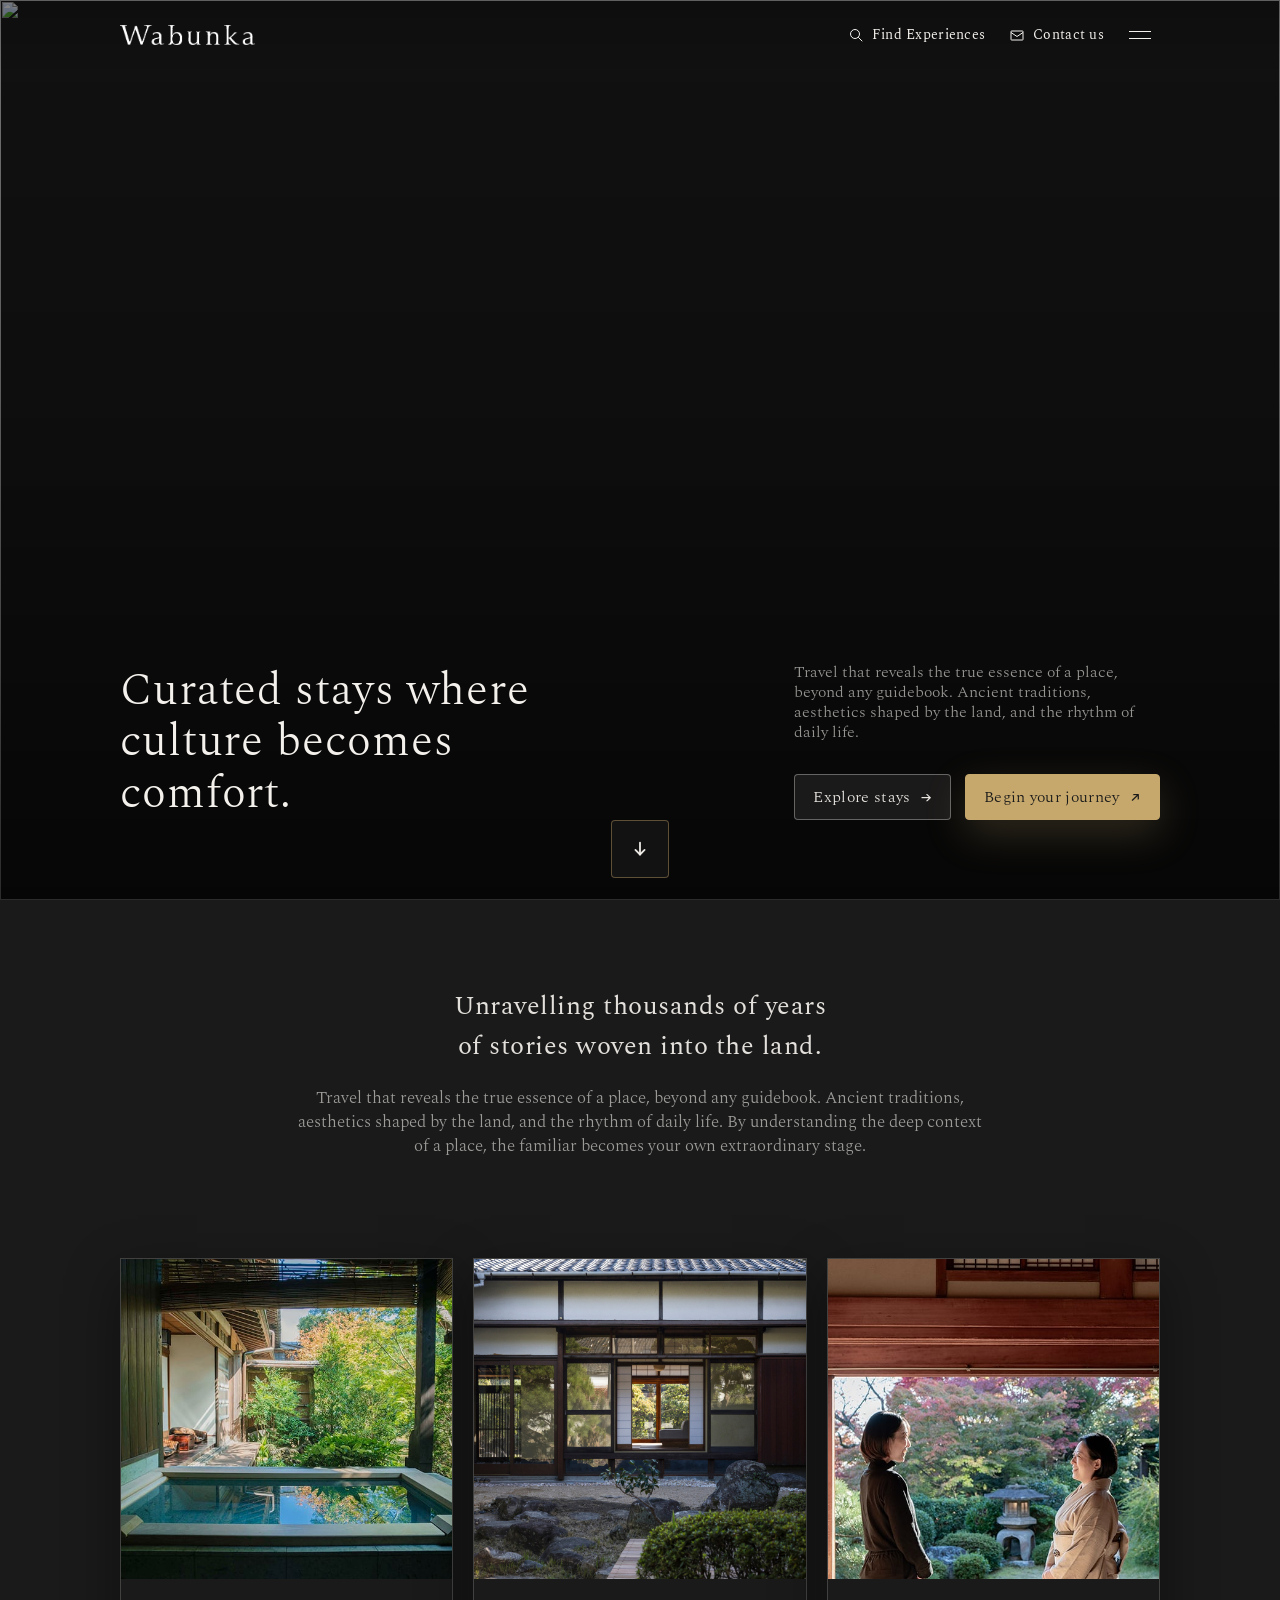
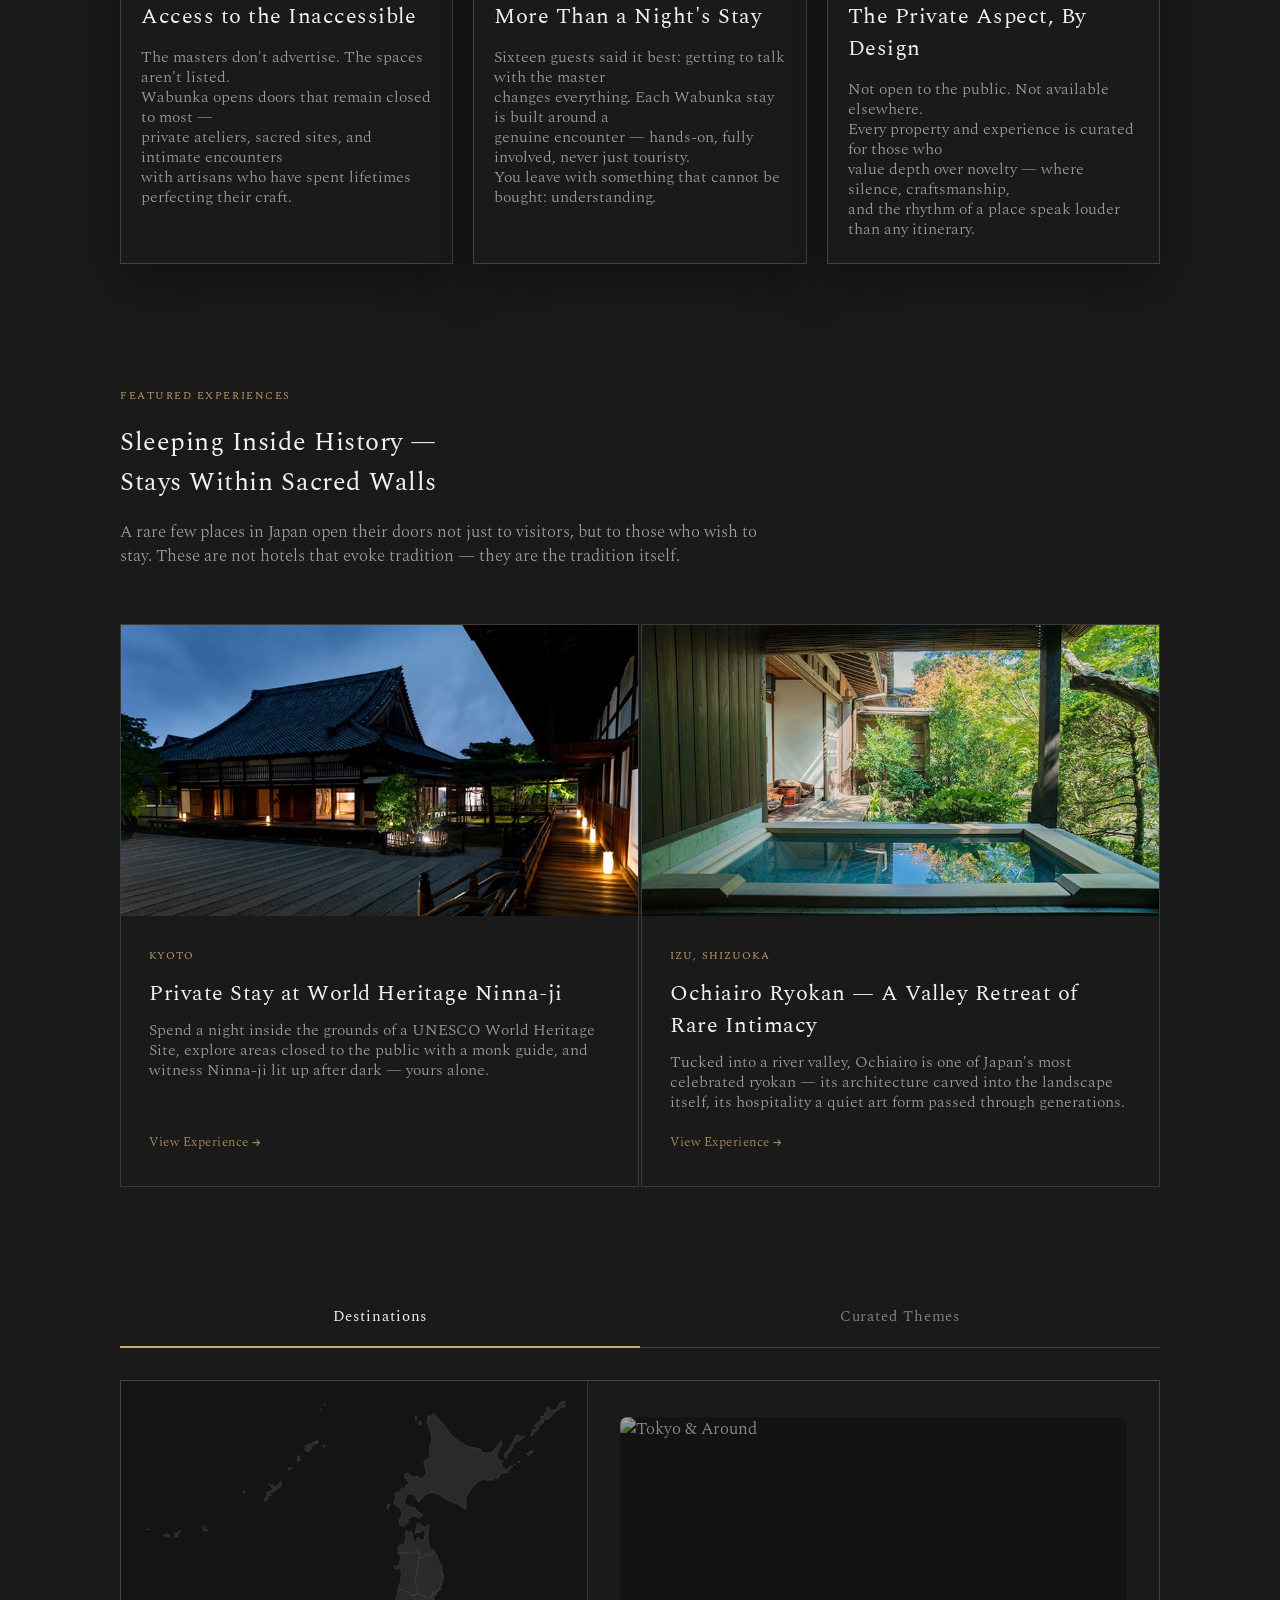
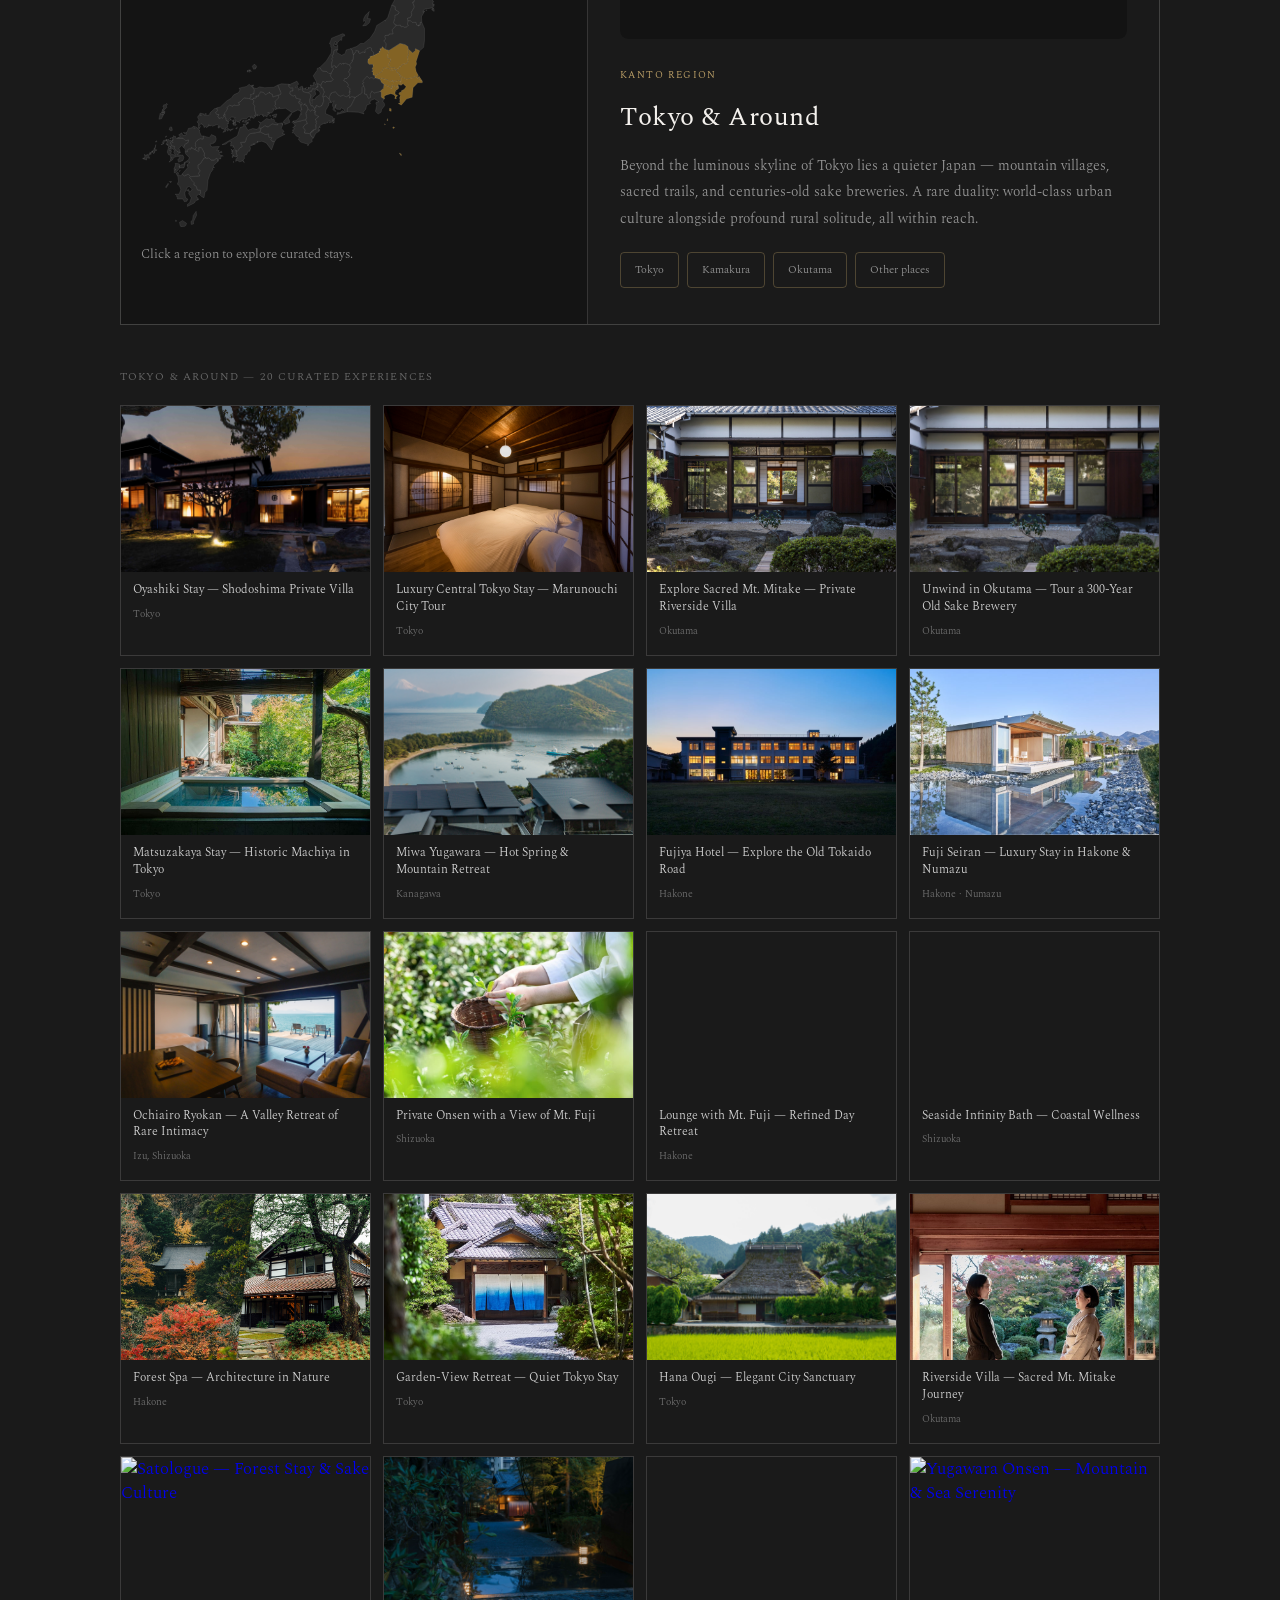
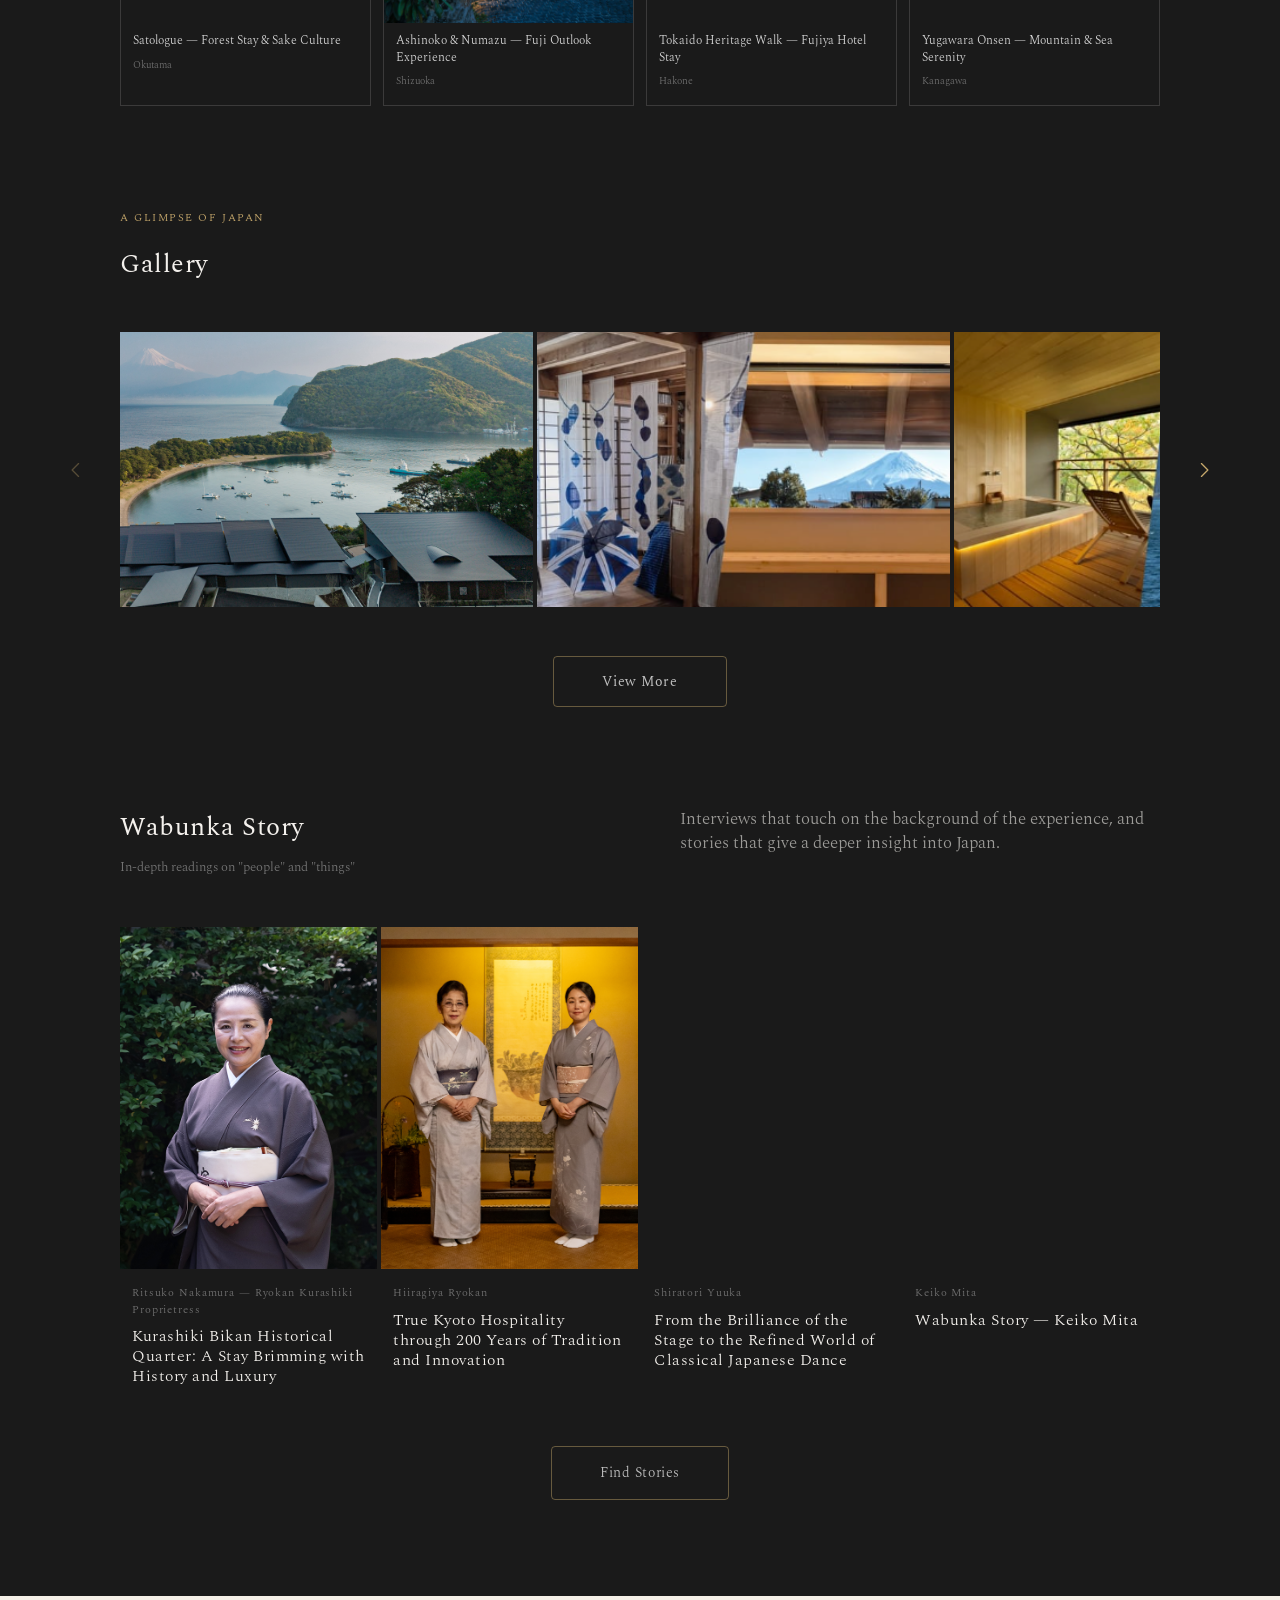
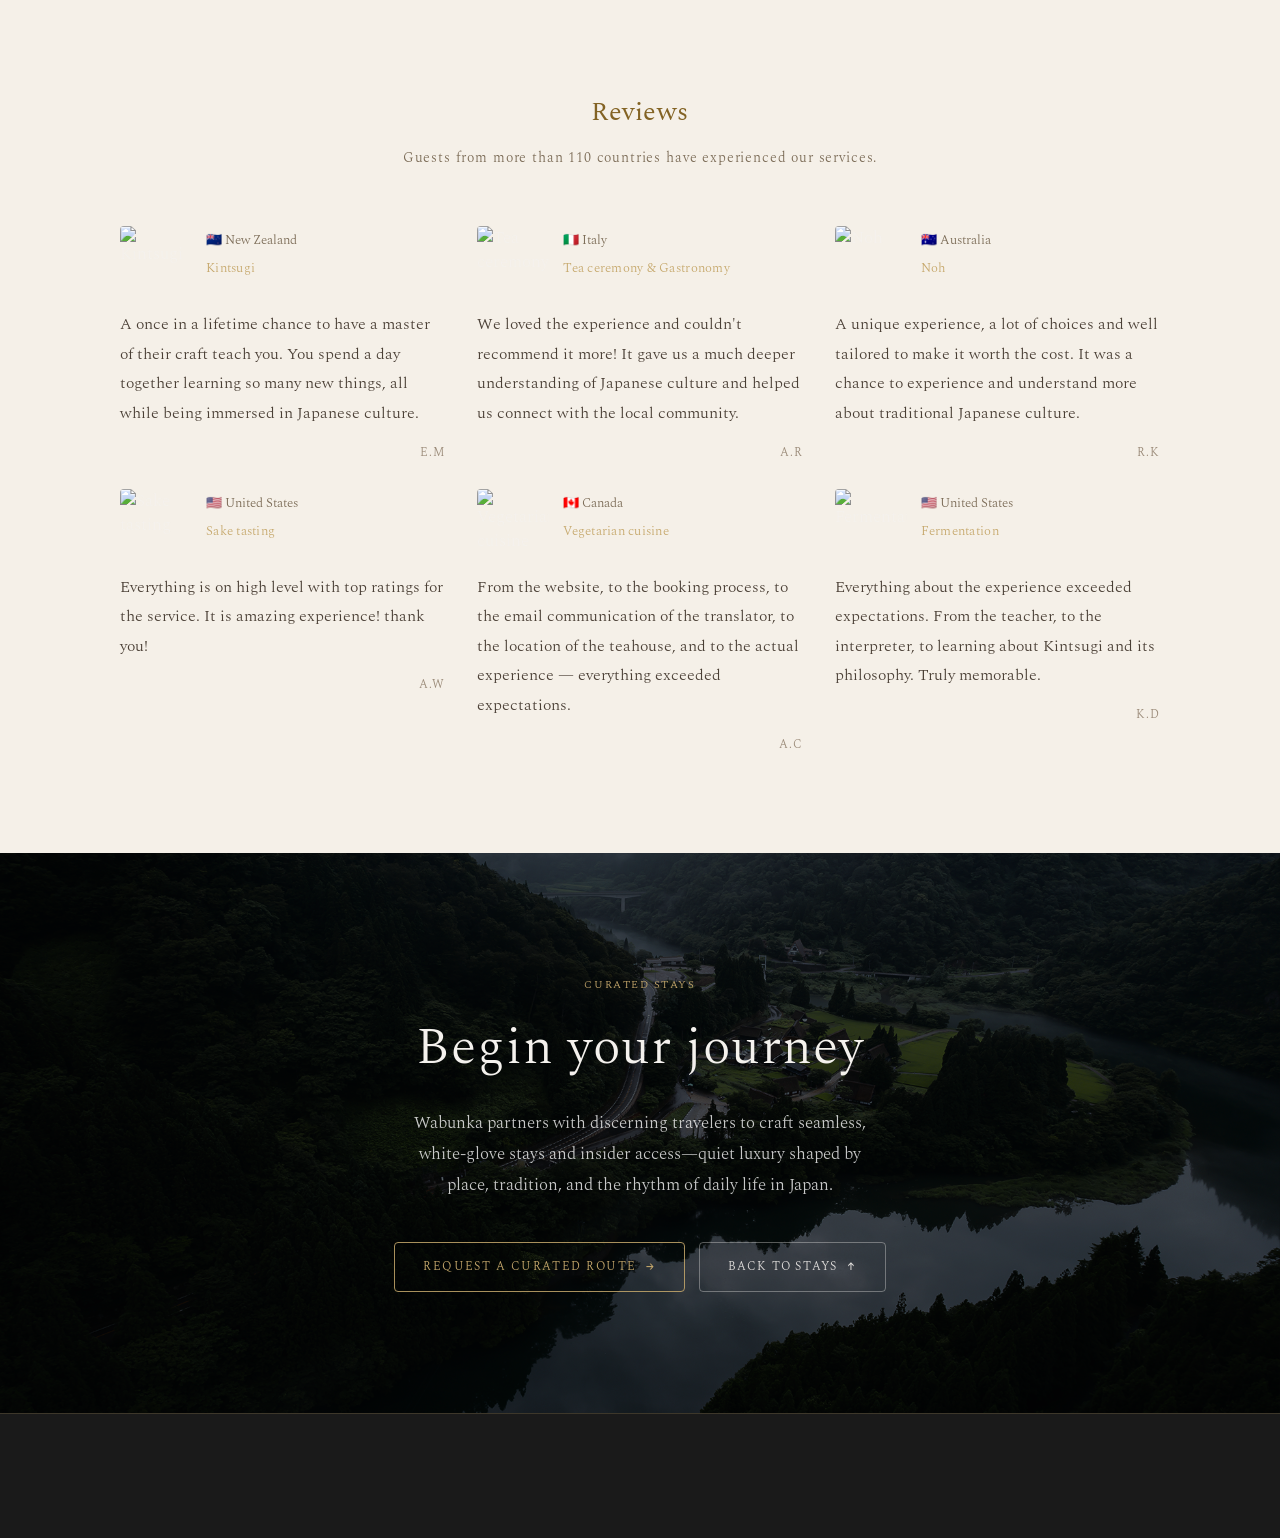
==== commit ae08bbe2: "Add files via upload" ====
--- a/index.html
+++ b/index.html
@@ -2151,11 +2151,13 @@
 .gallery-section {
   --gallery-gap: 4px;
   --gallery-visible: 2.5;
+  --gallery-nav-size: 48px;
+  --gallery-nav-gap: 20px;
   margin-top: 100px;
   padding: 0 0 100px;
   margin-bottom: 0;
   background: #1a1a1a;
-  overflow-x: clip;
+  overflow-x: visible;
 }
 
 .gallery-head {
@@ -2181,6 +2183,7 @@
 }
 
 .gallery-slider {
+  position: relative;
   width: min(var(--content-max), calc(100vw - 2 * var(--page-gutter)));
   max-width: var(--content-max);
   margin-left: auto;
@@ -2231,32 +2234,32 @@
   display: inline-flex;
   align-items: center;
   justify-content: center;
-  width: 48px;
-  height: 48px;
+  width: var(--gallery-nav-size);
+  height: var(--gallery-nav-size);
   padding: 0;
-  border: 1px solid rgba(198, 168, 108, 0.65);
-  background: rgba(26, 26, 26, 0.42);
+  border: none;
+  background: transparent;
   color: #c6a86c;
   cursor: pointer;
   transform: translateY(-50%);
   transition:
-    border-color var(--motion-hover),
     color var(--motion-hover),
     background var(--motion-hover);
 }
 
 .gallery-nav--prev {
-  left: 16px;
+  right: calc(100% + var(--gallery-nav-gap));
+  left: auto;
 }
 
 .gallery-nav--next {
-  right: 16px;
+  left: calc(100% + var(--gallery-nav-gap));
+  right: auto;
 }
 
 .gallery-nav:hover {
-  border-color: rgba(198, 168, 108, 0.95);
   color: #d4b87a;
-  background: rgba(26, 26, 26, 0.62);
+  background: #242424;
 }
 
 .gallery-nav:disabled {
@@ -2267,8 +2270,8 @@
 
 .gallery-nav svg {
   display: block;
-  width: 14px;
-  height: 14px;
+  width: 18px;
+  height: 18px;
 }
 
 @media (max-width: 1100px) {
@@ -2280,19 +2283,8 @@
 @media (max-width: 600px) {
   .gallery-section {
     --gallery-visible: 1.12;
-  }
-
-  .gallery-nav {
-    width: 40px;
-    height: 40px;
-  }
-
-  .gallery-nav--prev {
-    left: 10px;
-  }
-
-  .gallery-nav--next {
-    right: 10px;
+    --gallery-nav-size: 40px;
+    --gallery-nav-gap: 10px;
   }
 }
 
@@ -3676,19 +3668,19 @@
       </div>
 
       <div class="gallery-slider" data-gallery-slider>
+        <button class="gallery-nav gallery-nav--prev" type="button" aria-label="Previous slides">
+          <svg viewBox="0 0 14 14" fill="none" aria-hidden="true">
+            <path d="M9 2L4 7L9 12" stroke="currentColor" stroke-width="1" stroke-linecap="round" stroke-linejoin="round" />
+          </svg>
+        </button>
         <div class="gallery-viewport">
-            <div class="gallery-track" data-gallery-track></div>
-            <button class="gallery-nav gallery-nav--prev" type="button" aria-label="Previous slides">
-              <svg viewBox="0 0 14 14" fill="none" aria-hidden="true">
-                <path d="M9 2L4 7L9 12" stroke="currentColor" stroke-width="1" stroke-linecap="round" stroke-linejoin="round" />
-              </svg>
-            </button>
-            <button class="gallery-nav gallery-nav--next" type="button" aria-label="Next slides">
-              <svg viewBox="0 0 14 14" fill="none" aria-hidden="true">
-                <path d="M5 2L10 7L5 12" stroke="currentColor" stroke-width="1" stroke-linecap="round" stroke-linejoin="round" />
-              </svg>
-            </button>
+          <div class="gallery-track" data-gallery-track></div>
         </div>
+        <button class="gallery-nav gallery-nav--next" type="button" aria-label="Next slides">
+          <svg viewBox="0 0 14 14" fill="none" aria-hidden="true">
+            <path d="M5 2L10 7L5 12" stroke="currentColor" stroke-width="1" stroke-linecap="round" stroke-linejoin="round" />
+          </svg>
+        </button>
       </div>
 
       <div class="gallery-footer">
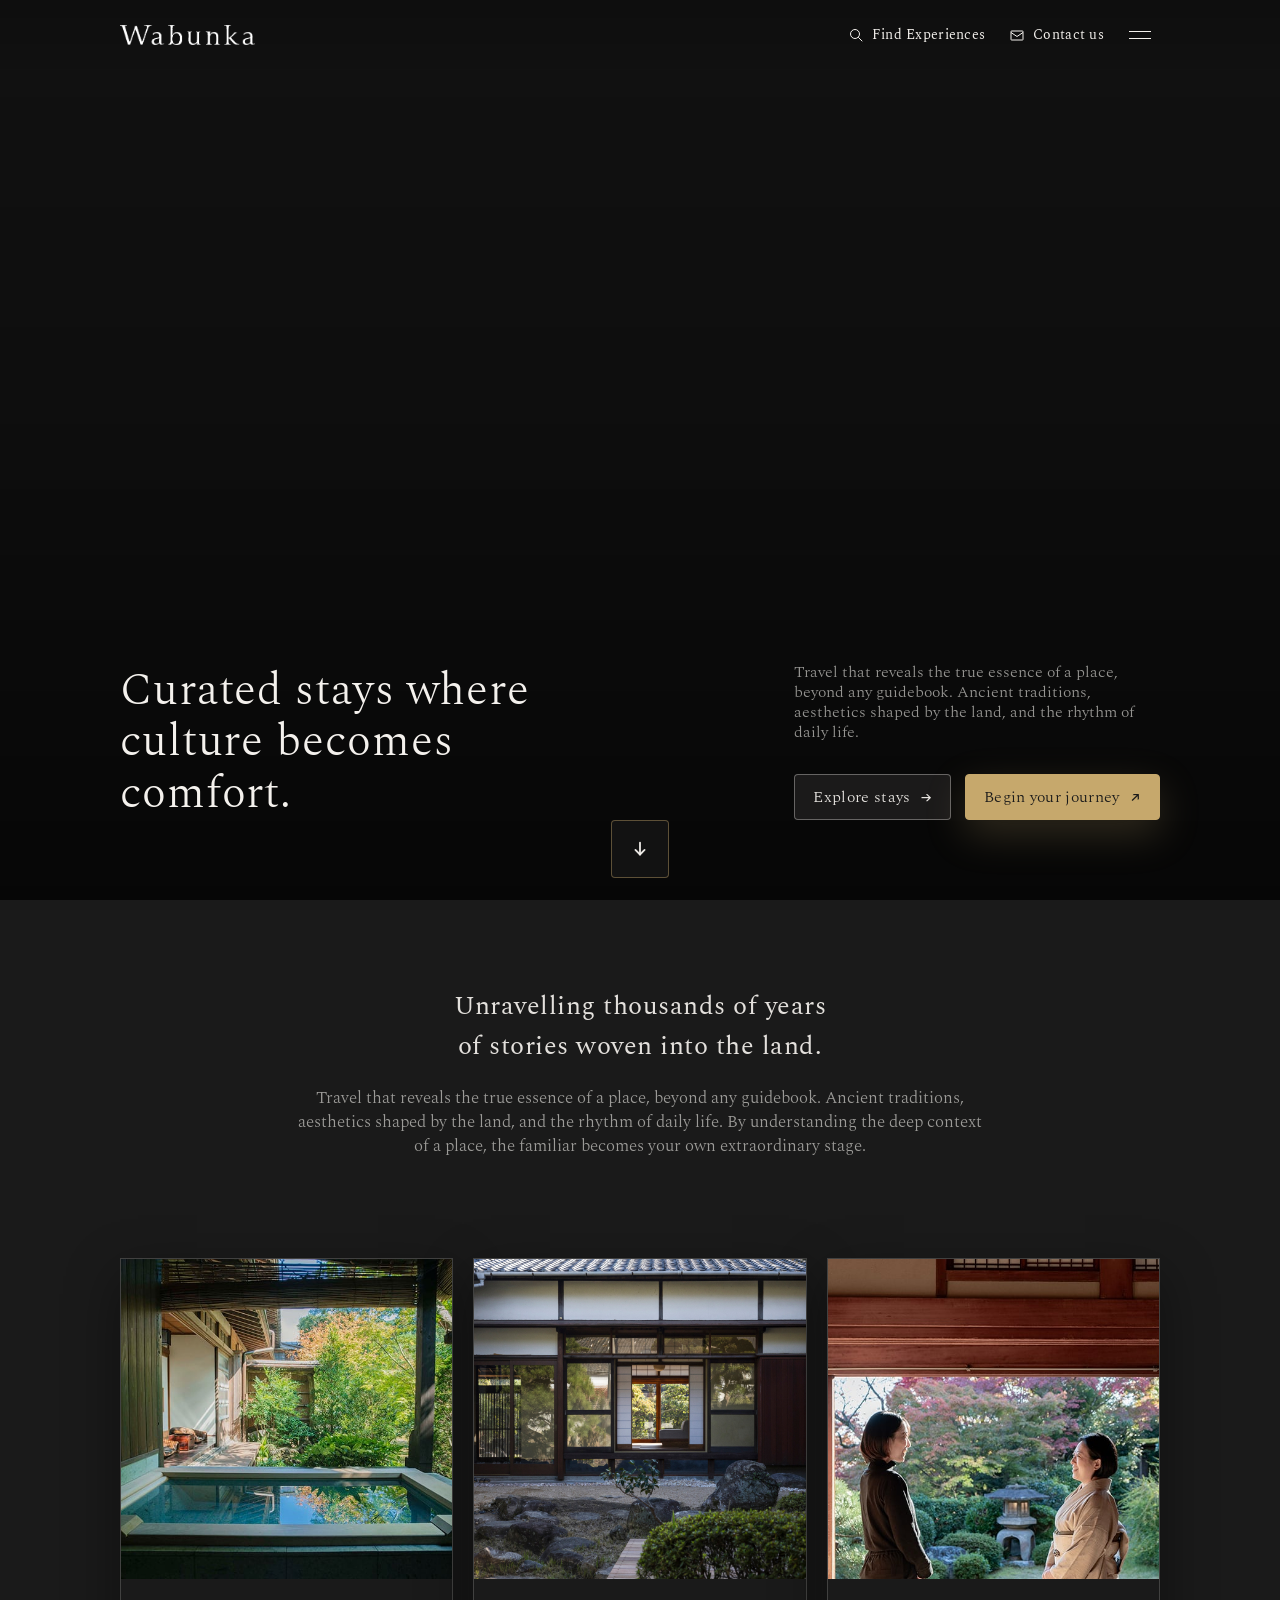
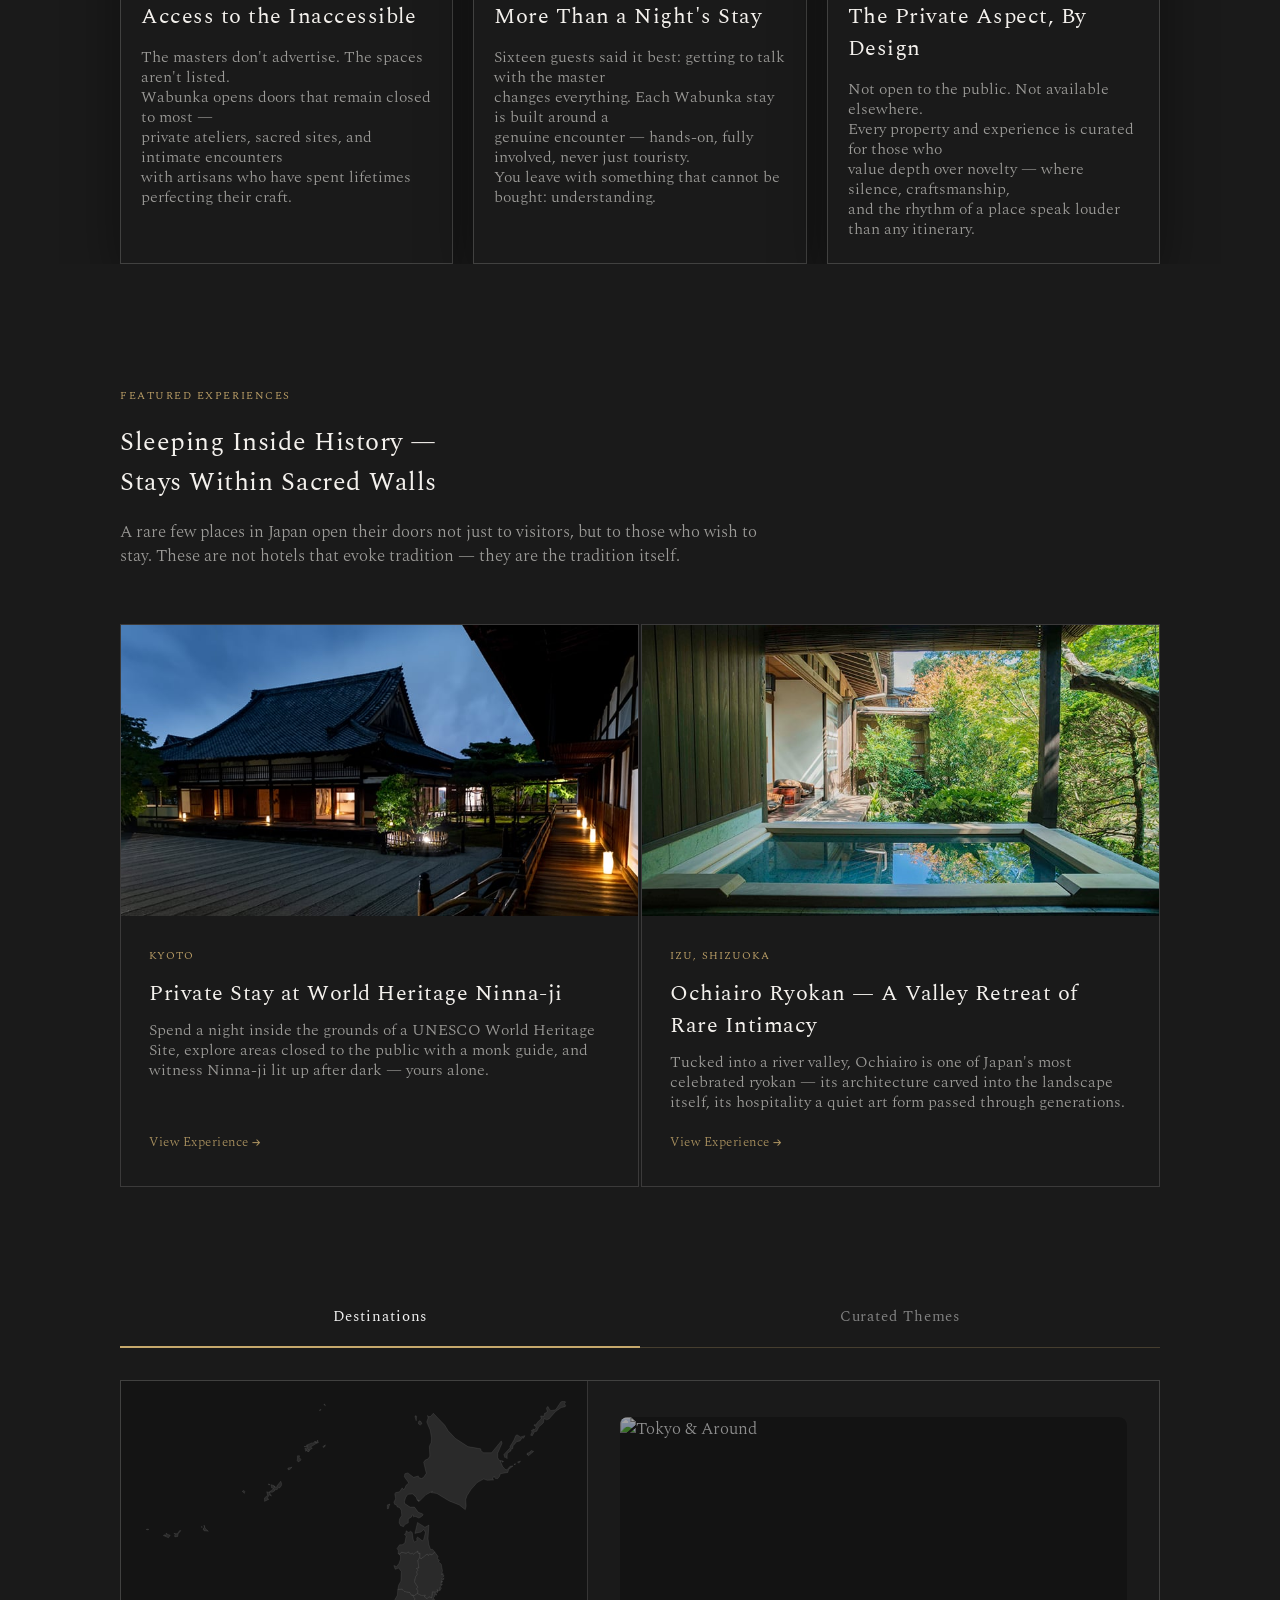
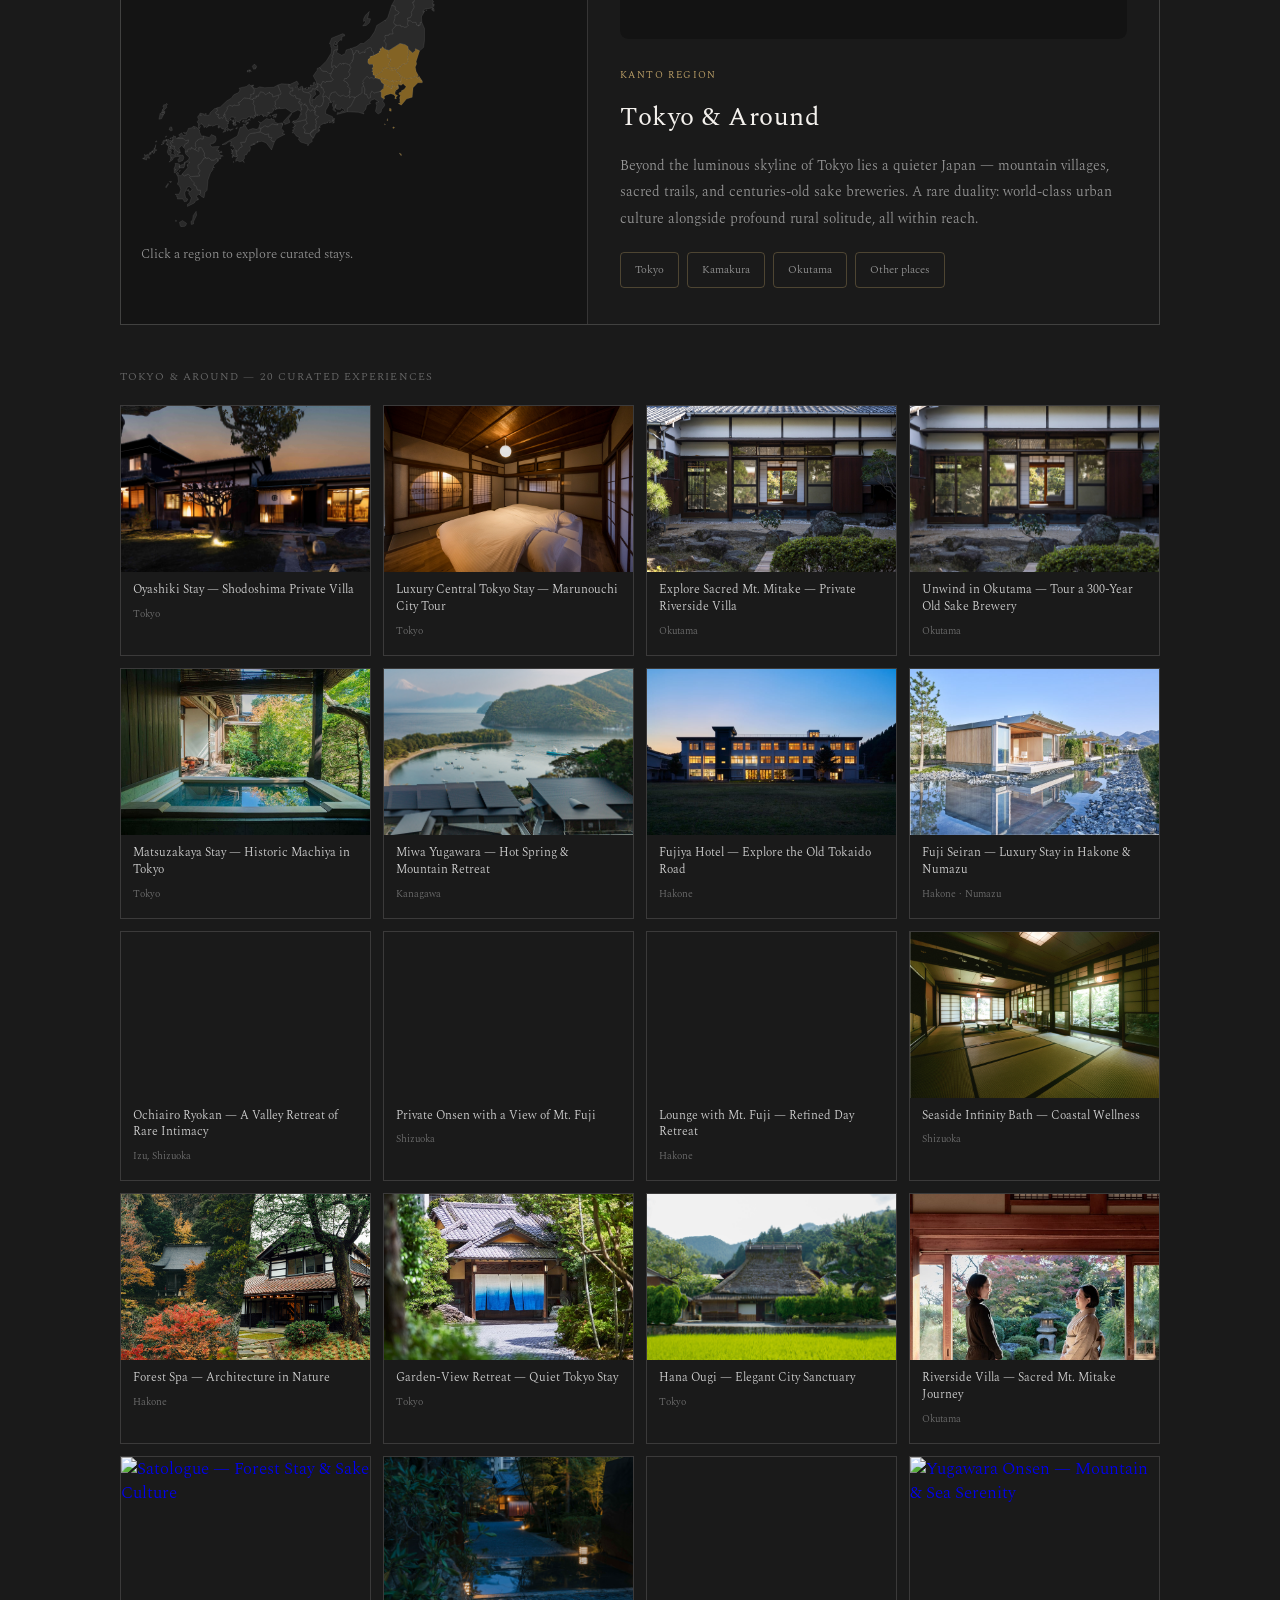
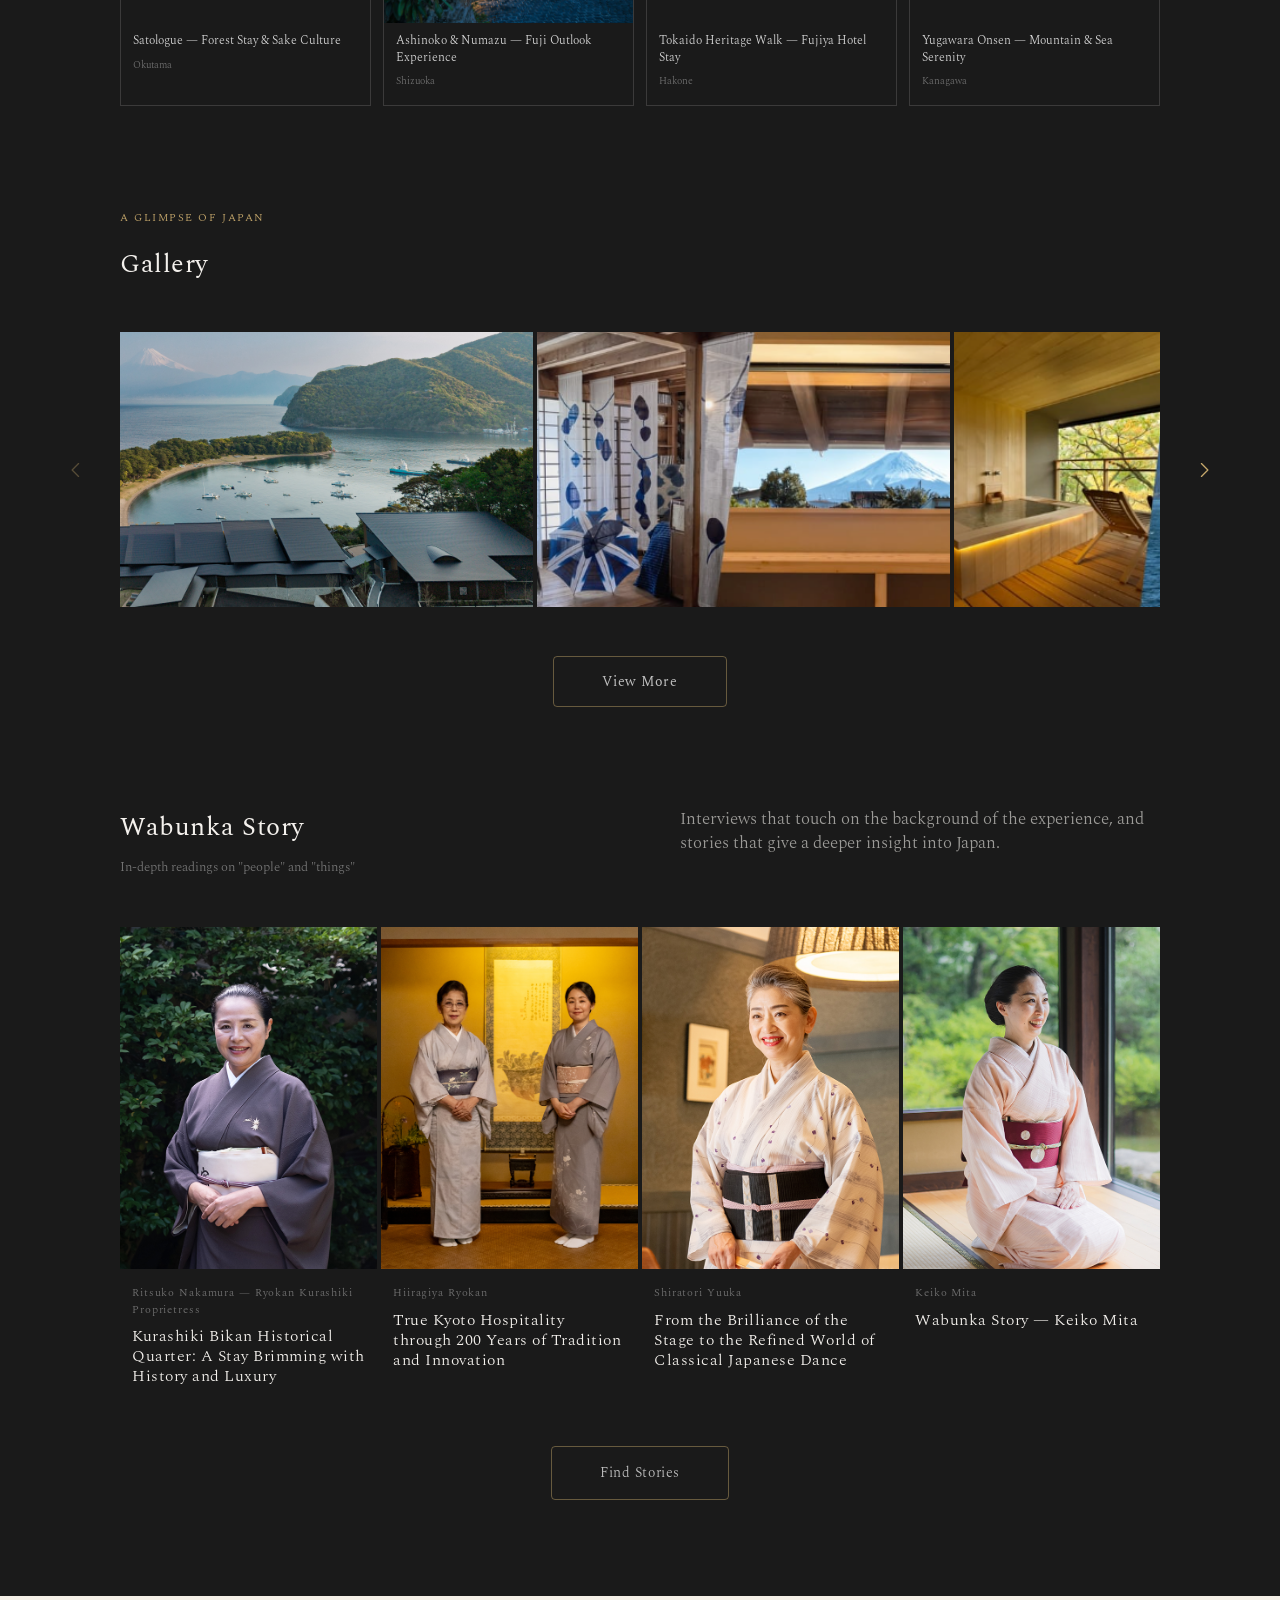
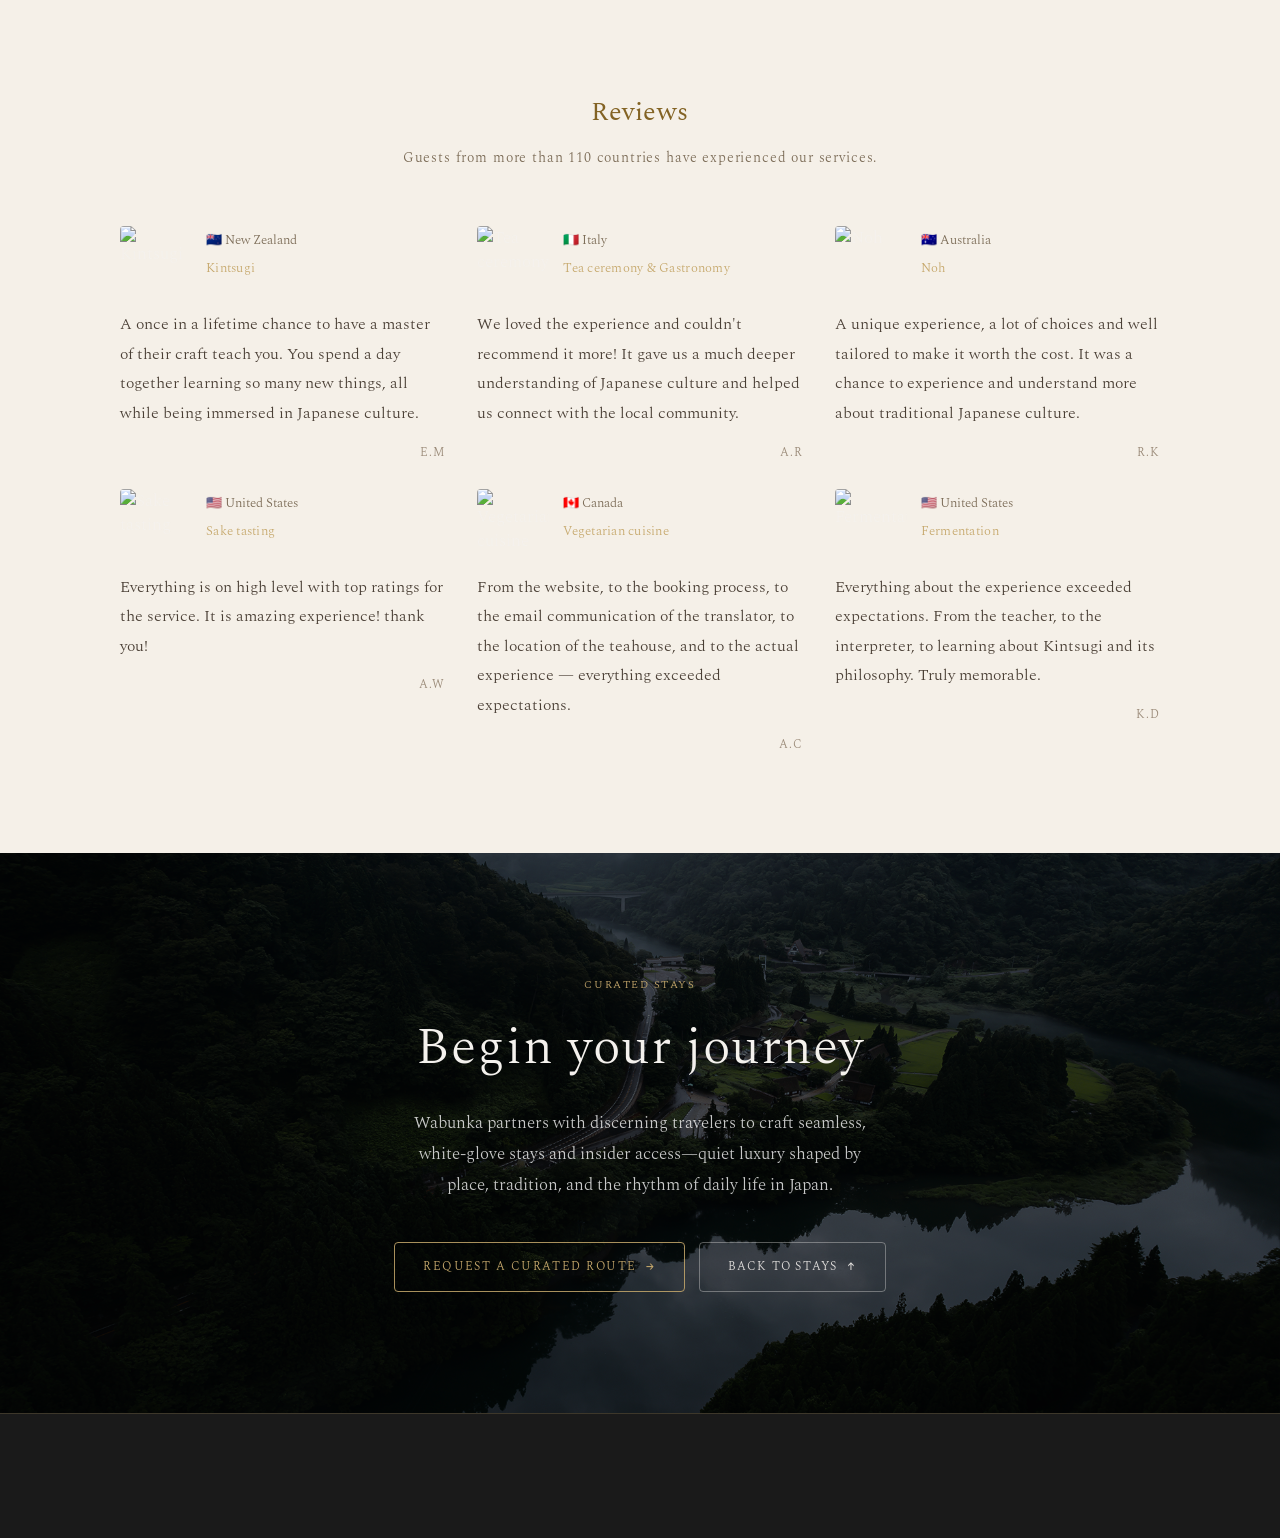
==== commit 31134aea: "Add files via upload" ====
--- a/index.html
+++ b/index.html
@@ -442,7 +442,7 @@
 }
 
 .hero__slideshow {
-  position: absolute;
+  position: fixed;
   inset: 0;
   z-index: 0;
   overflow: hidden;
@@ -452,12 +452,18 @@
   position: absolute;
   inset: 0;
   opacity: 0;
-  transition: opacity 1.8s ease-in-out;
+  z-index: 0;
+  transition: opacity 2.2s cubic-bezier(0.33, 1, 0.68, 1);
   will-change: opacity;
 }
 
 .hero__slide.is-active {
   opacity: 1;
+  z-index: 2;
+}
+
+.hero__slide.is-leaving {
+  opacity: 0;
   z-index: 1;
 }
 
@@ -467,13 +473,19 @@
   object-fit: cover;
   object-position: center center;
   display: block;
-  transform: scale(1.04);
+  transform: translate3d(-2.4%, 0, 0) scale(1.08);
   filter: brightness(0.88);
-  transition: transform 7s ease-out, filter var(--motion-transition);
+  transition: transform 7.2s linear, filter var(--motion-transition);
+  will-change: transform;
 }
 
 .hero__slide.is-active img {
-  transform: scale(1);
+  transform: translate3d(2.4%, 0, 0) scale(1.08);
+}
+
+.hero__slide.is-leaving img {
+  transform: translate3d(2.8%, 0, 0) scale(1.08);
+  transition-duration: 2.2s, var(--motion-transition);
 }
 
 .hero__slideshow::after {
@@ -762,6 +774,9 @@
 
 /* Sections */
 .section {
+  position: relative;
+  z-index: 5;
+  background: var(--bg);
   padding: 86px 0;
 }
 
@@ -803,7 +818,7 @@
 }
 
 .philosophy + .iconic-stays-section {
-  margin-top: 120px;
+  margin-top: 0;
 }
 
 .intro-cards-head {
@@ -1166,7 +1181,7 @@
 .map-interaction-section {
   background: #1a1a1a;
   color: rgba(255, 255, 255, 0.86);
-  padding-top: 0;
+  padding-top: 100px;
   padding-bottom: 0;
 }
 
@@ -1221,6 +1236,8 @@
 
 /* Footer */
 footer {
+  position: relative;
+  z-index: 5;
   background: var(--brown);
   color: rgba(244, 241, 237, 0.88);
   padding: 34px 0 44px;
@@ -2019,12 +2036,12 @@
 }
 
 .iconic-stays-section {
-  padding-top: 0;
+  padding-top: 120px;
   padding-bottom: 0;
 }
 
 .iconic-stays-section + .map-interaction-section {
-  margin-top: 100px;
+  margin-top: 0;
 }
 
 .iconic-stays-head {
@@ -2153,8 +2170,8 @@
   --gallery-visible: 2.5;
   --gallery-nav-size: 48px;
   --gallery-nav-gap: 20px;
-  margin-top: 100px;
-  padding: 0 0 100px;
+  margin-top: 0;
+  padding: 100px 0 100px;
   margin-bottom: 0;
   background: #1a1a1a;
   overflow-x: visible;
@@ -4686,12 +4703,21 @@
   }
 
   let index = 0;
-  const intervalMs = 5500;
+  const intervalMs = 6200;
+  const fadeMs = 2200;
 
   setInterval(() => {
-    slides[index].classList.remove("is-active");
+    const previous = slides[index];
+    previous.classList.remove("is-active");
+    previous.classList.add("is-leaving");
+
     index = (index + 1) % slides.length;
+    slides[index].classList.remove("is-leaving");
     slides[index].classList.add("is-active");
+
+    window.setTimeout(() => {
+      previous.classList.remove("is-leaving");
+    }, fadeMs);
   }, intervalMs);
 })();
 
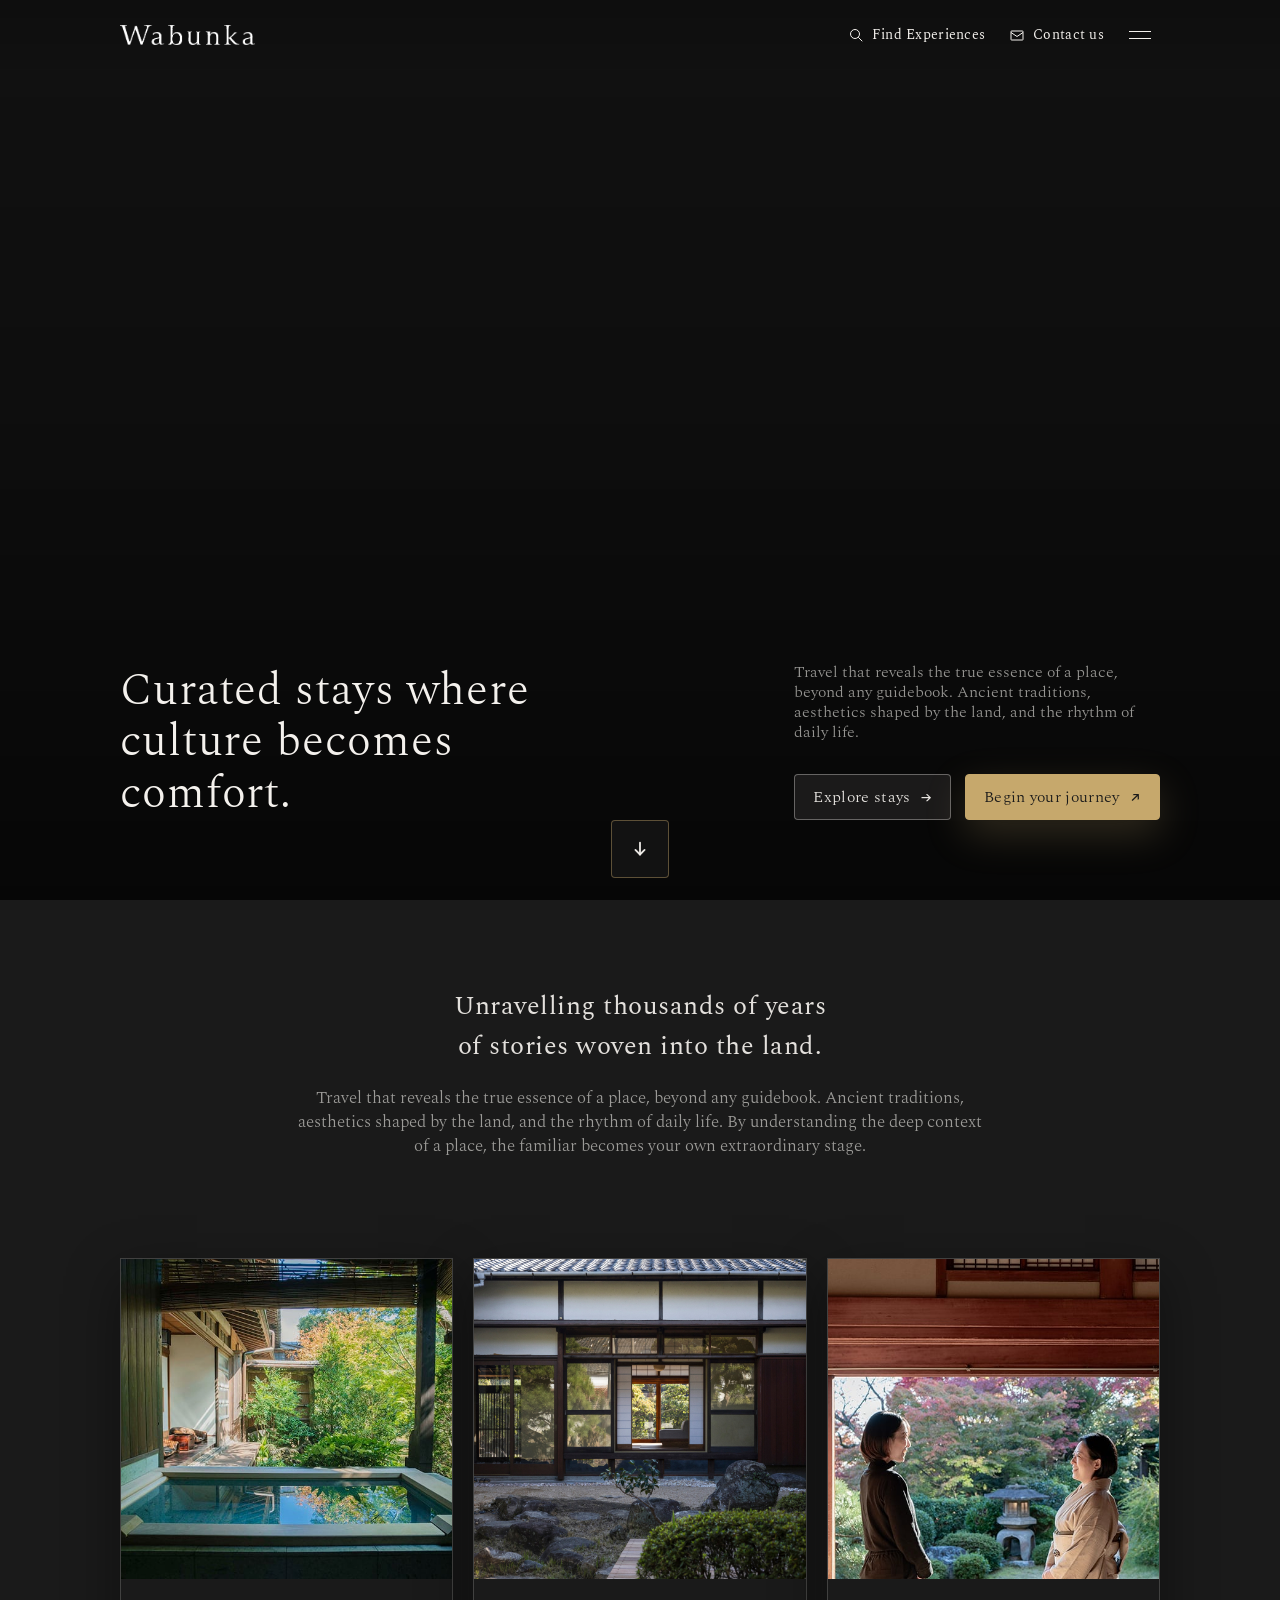
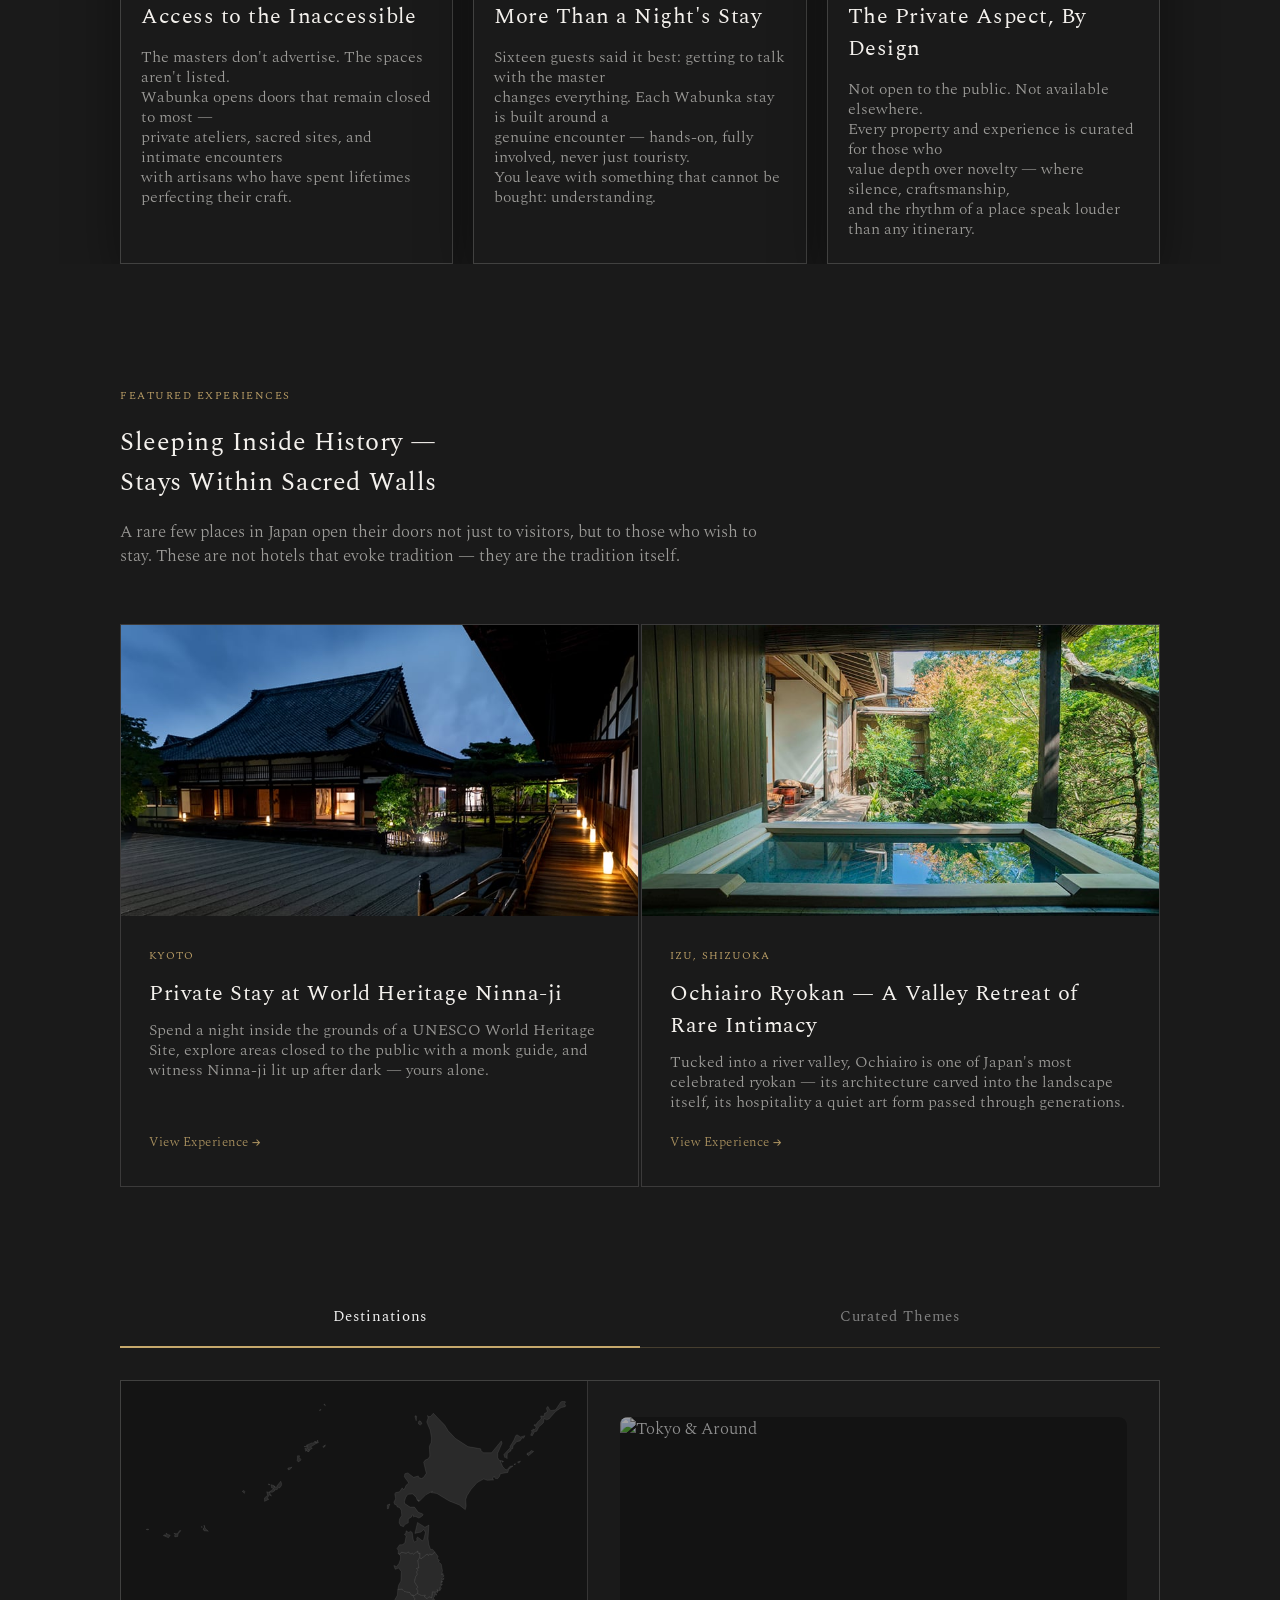
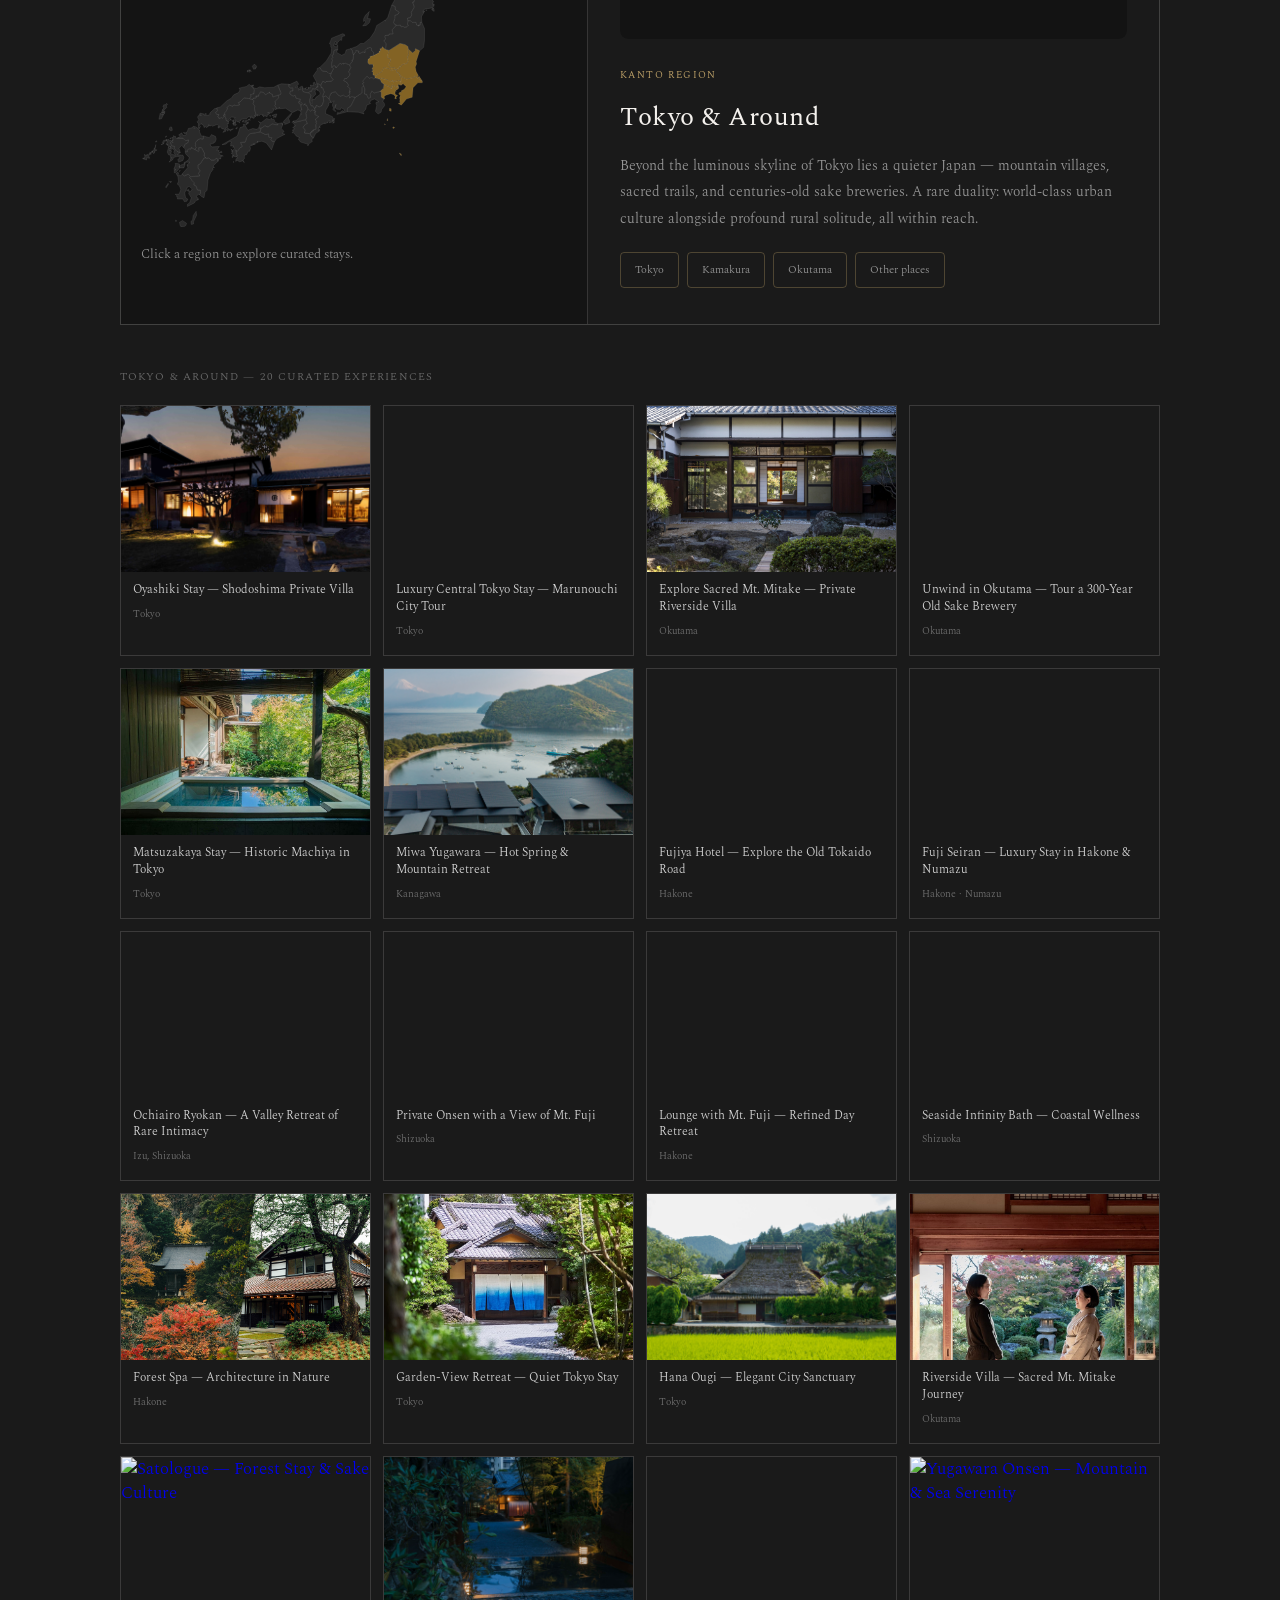
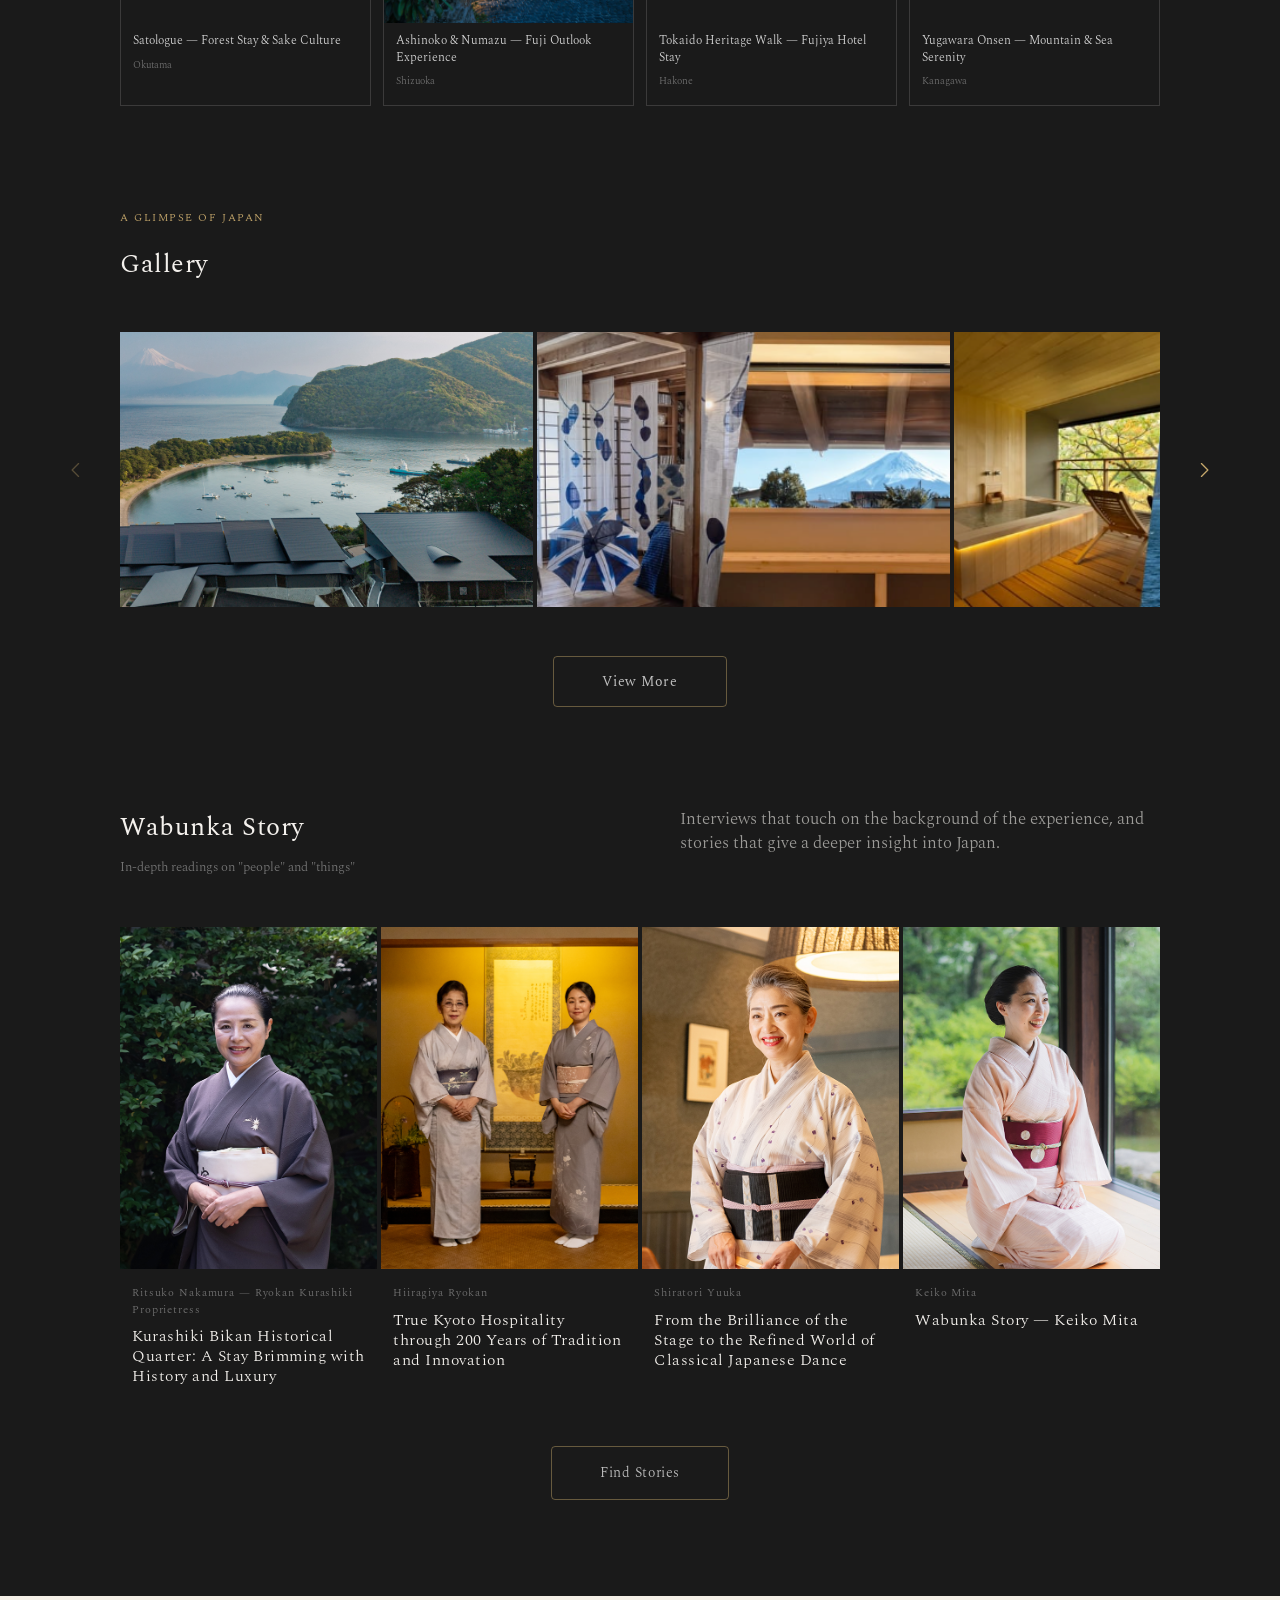
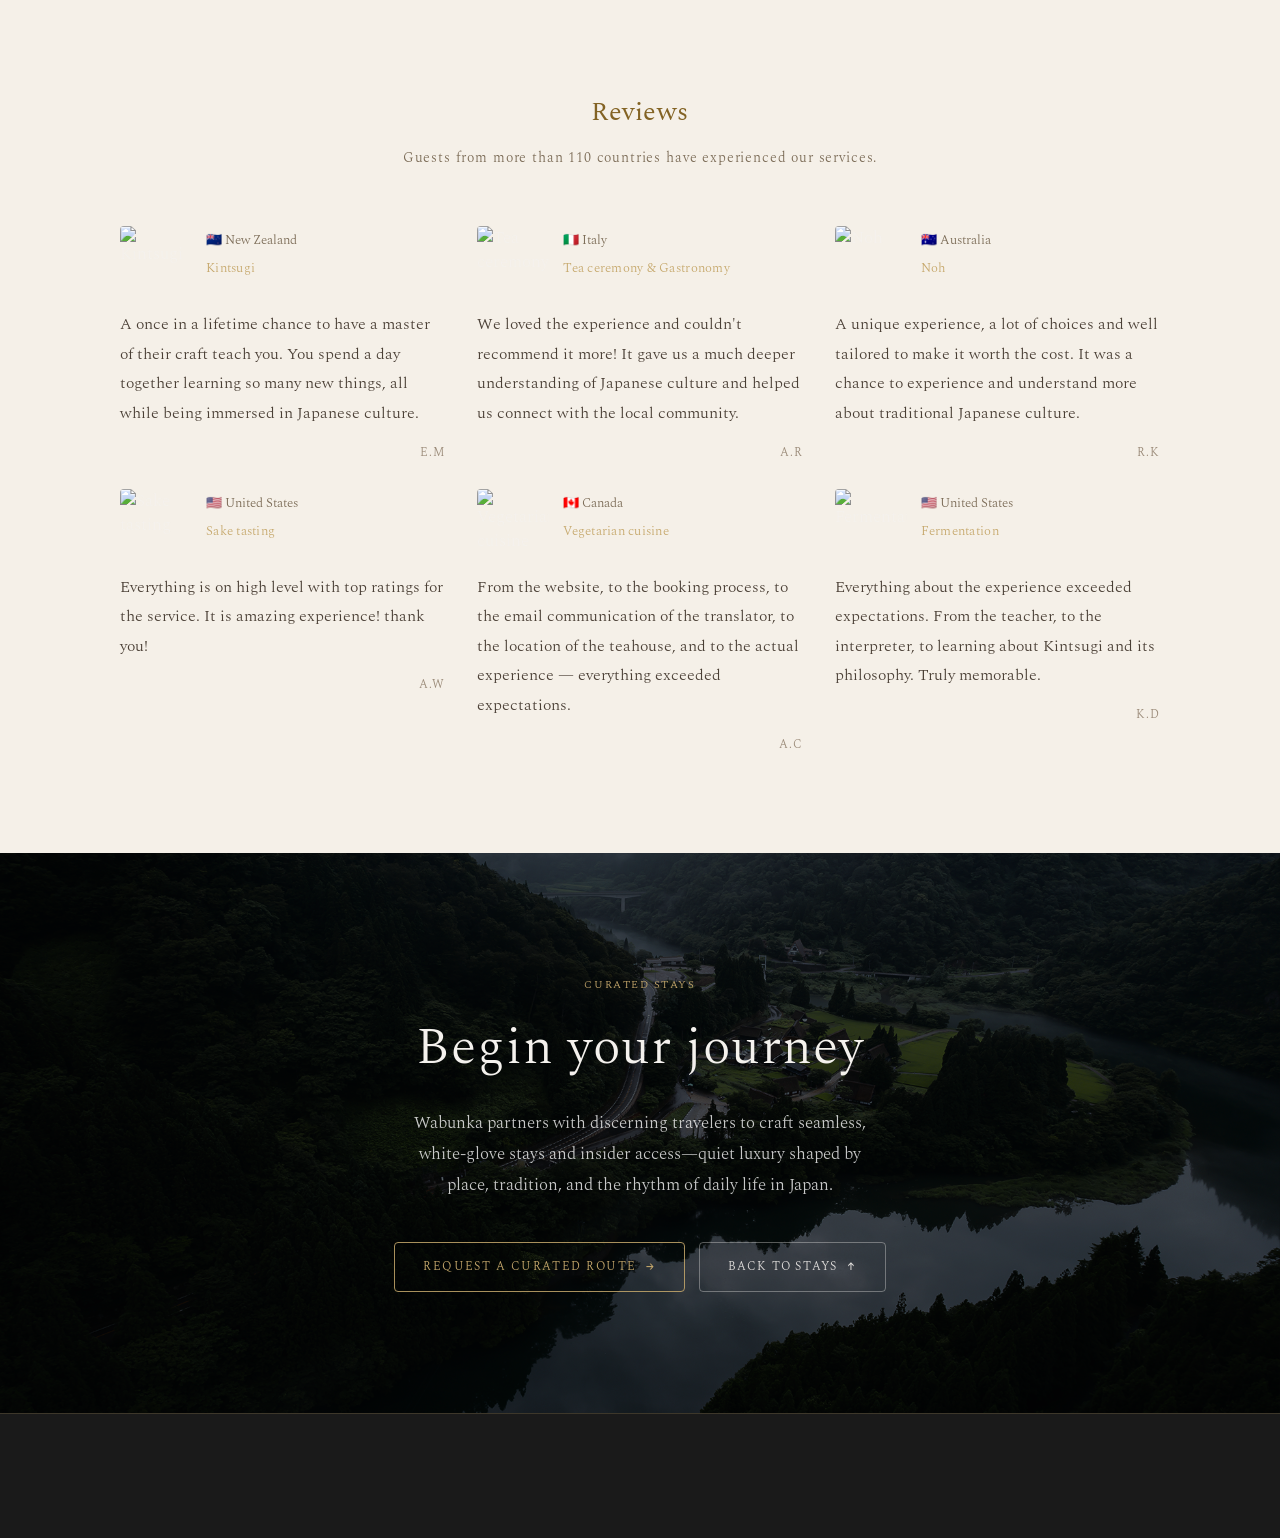
==== commit cfb65279: "Add files via upload" ====
--- a/index.html
+++ b/index.html
@@ -1625,6 +1625,7 @@
 .theme-tab-panel {
   width: 100%;
   margin-top: 0;
+  background: #1a1a1a;
 }
 
 .theme-tab-grid {
@@ -1634,6 +1635,7 @@
   border-radius: var(--radius);
   overflow: hidden;
   width: 100%;
+  background: #1a1a1a;
 }
 
 .theme-tab-card {
@@ -1683,12 +1685,16 @@
 }
 
 .theme-stays-panel {
-  margin-top: 32px;
+  margin-top: 0;
+  padding-top: 32px;
+  background: #1a1a1a;
 }
 
 .theme-stays-panel .stay-list-section {
-  margin-bottom: 64px;
+  margin-bottom: 0;
+  padding-bottom: 64px;
   width: 100%;
+  background: #1a1a1a;
 }
 
 .theme-stays-panel .stay-list-title {
@@ -1713,6 +1719,7 @@
   grid-template-columns: repeat(3, 1fr);
   gap: 12px;
   width: 100%;
+  background: #1a1a1a;
 }
 
 .theme-stays-panel .stay-list-card {
